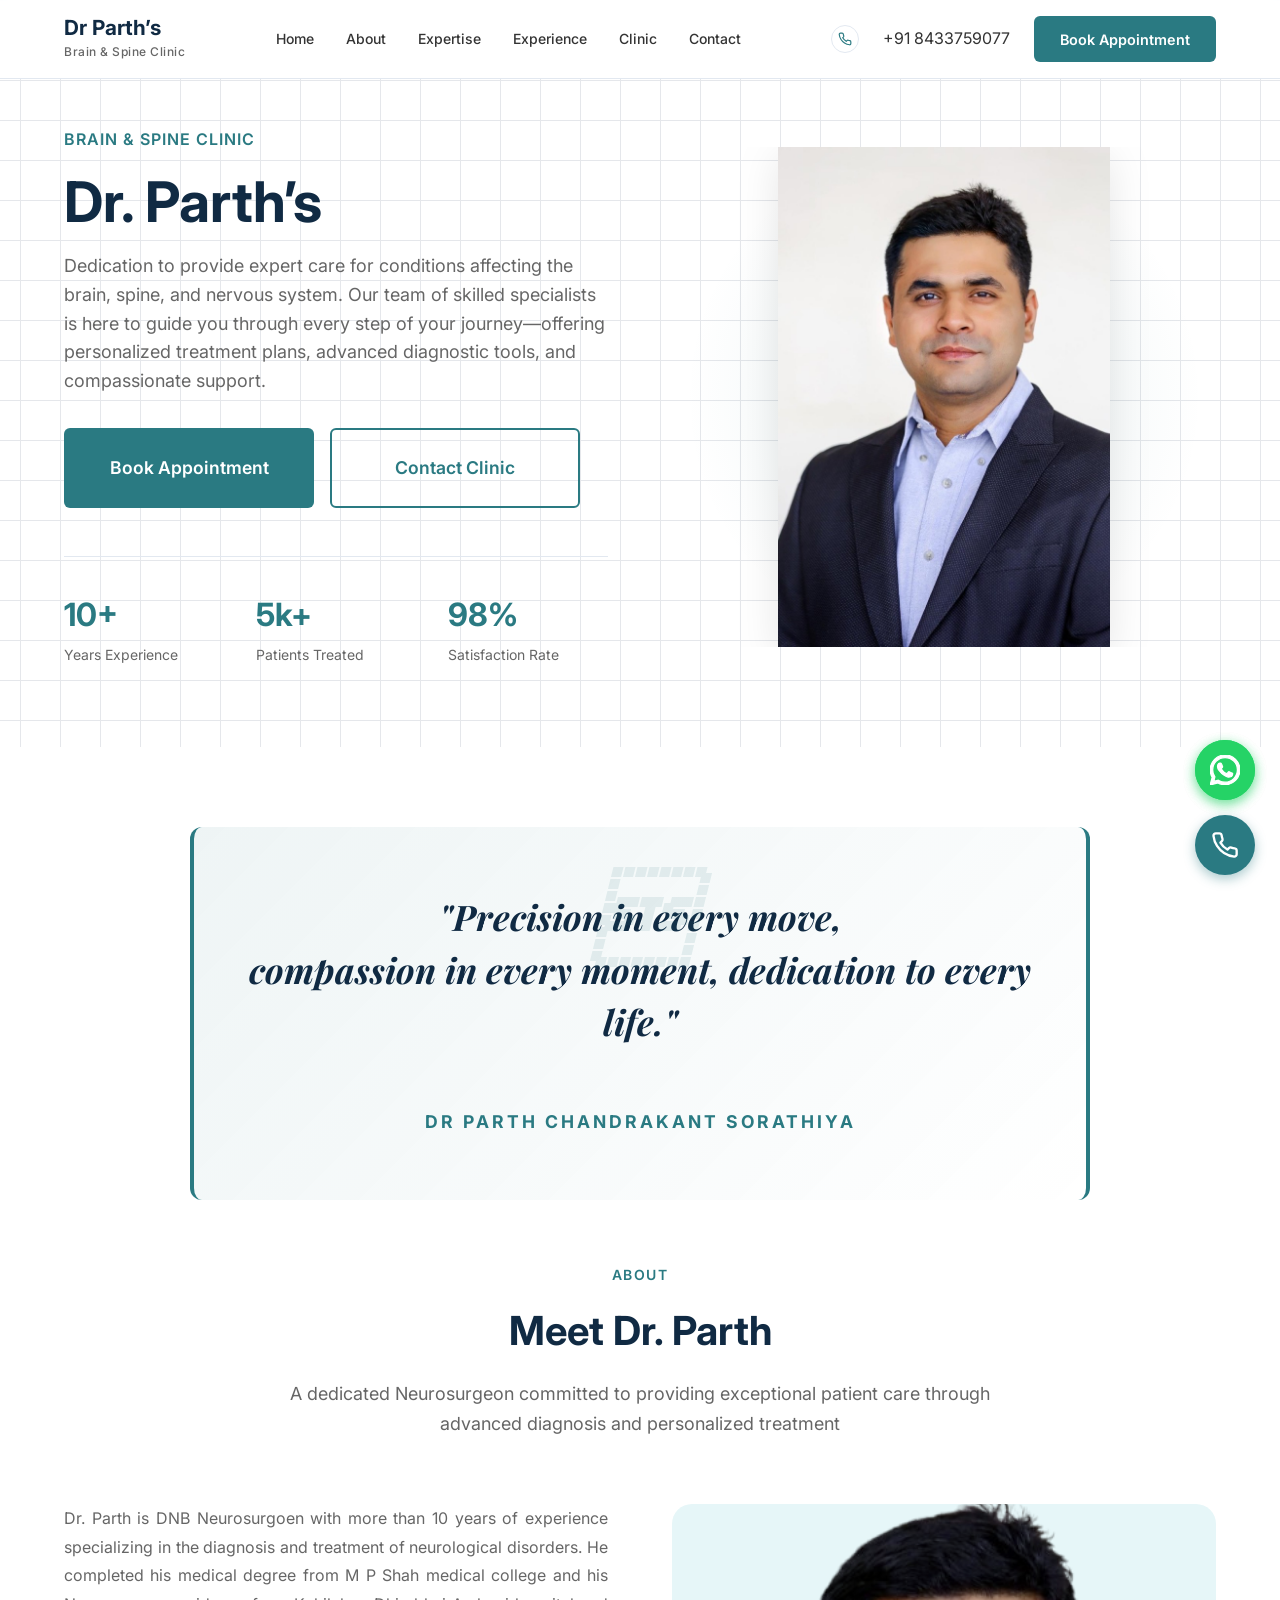
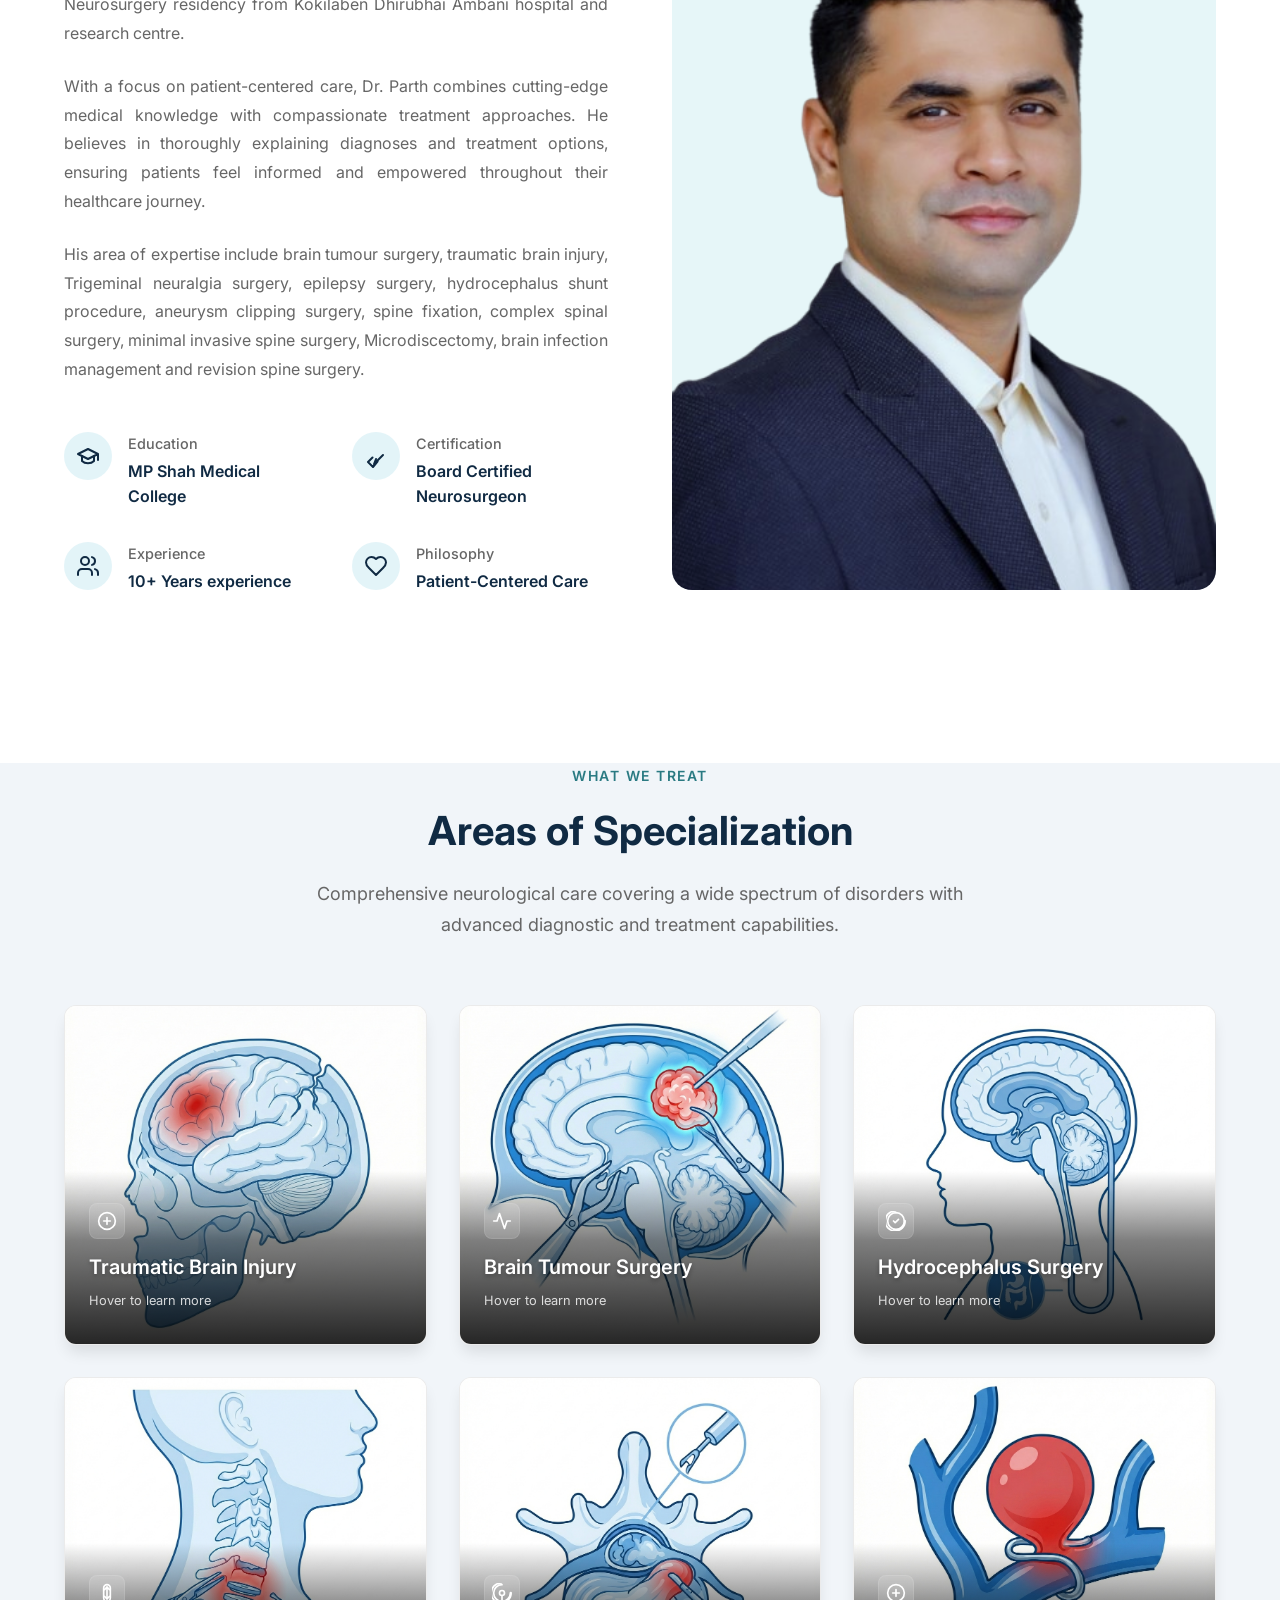
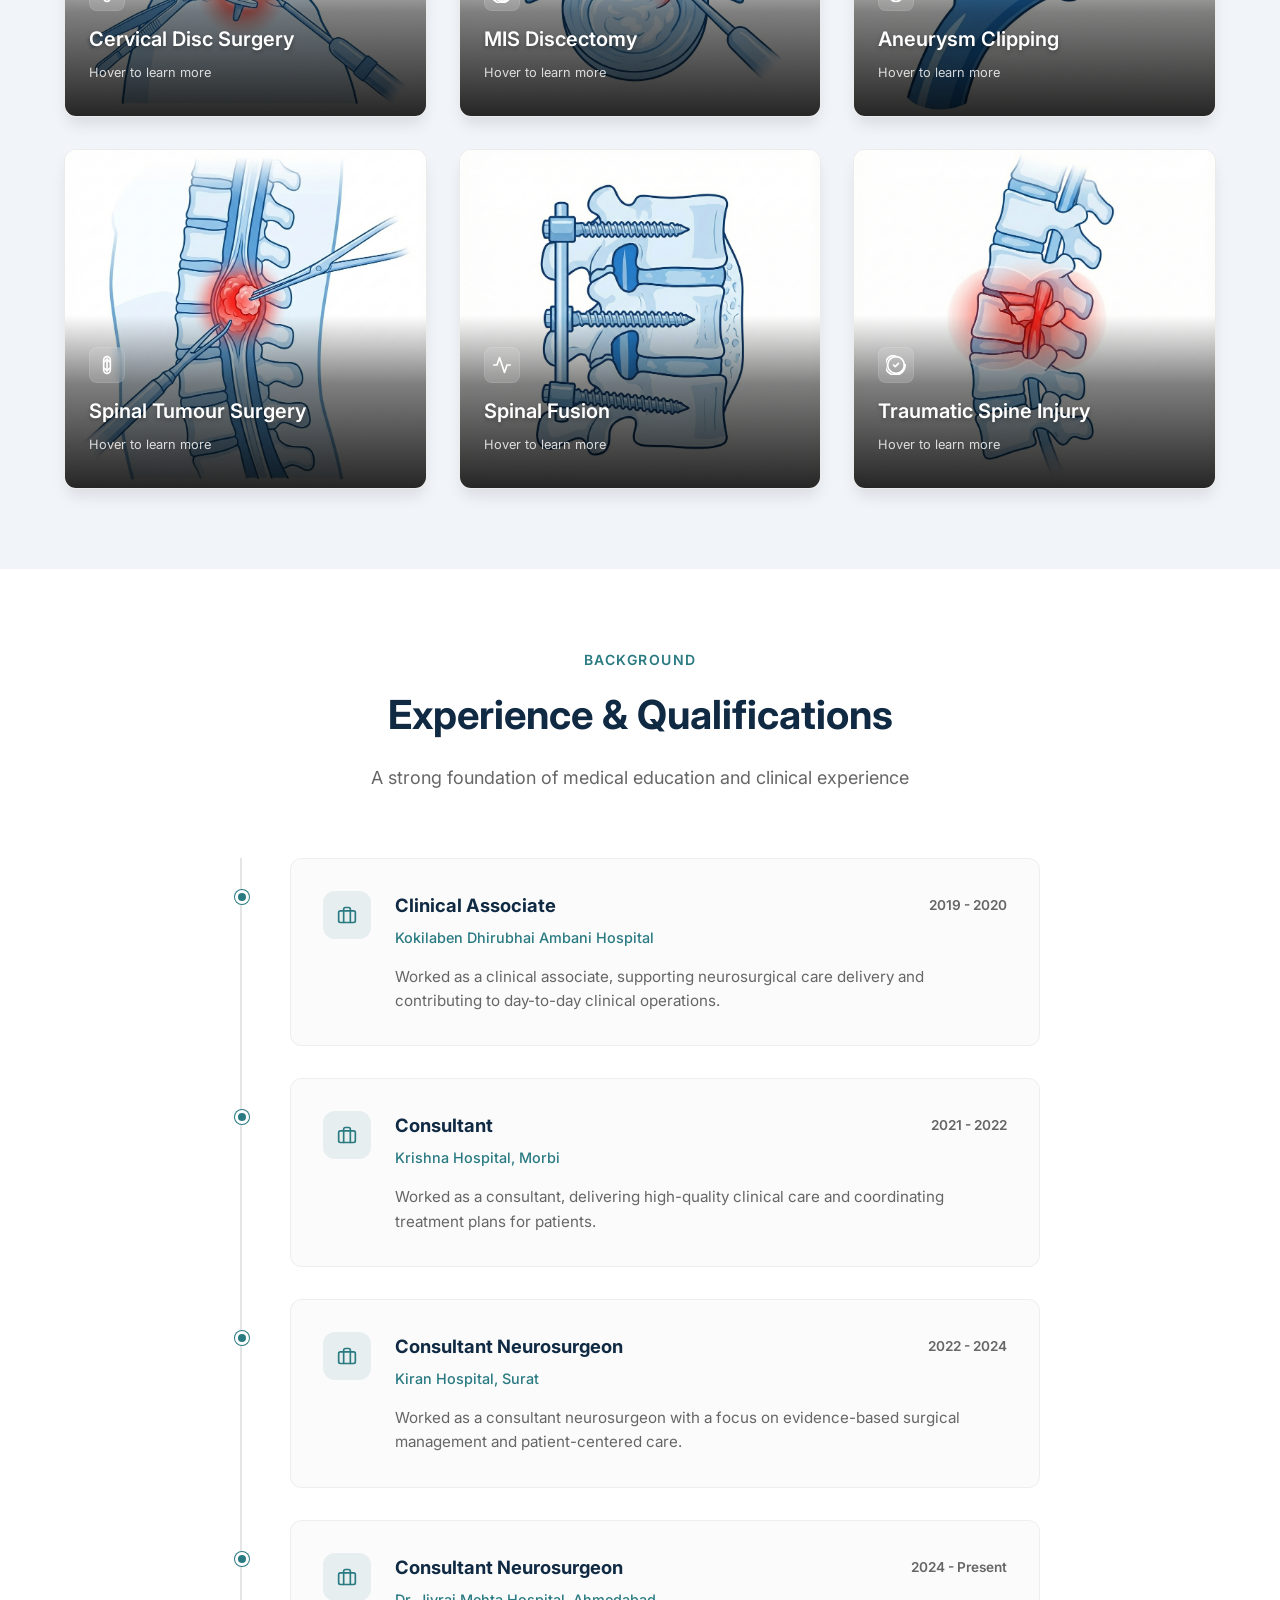
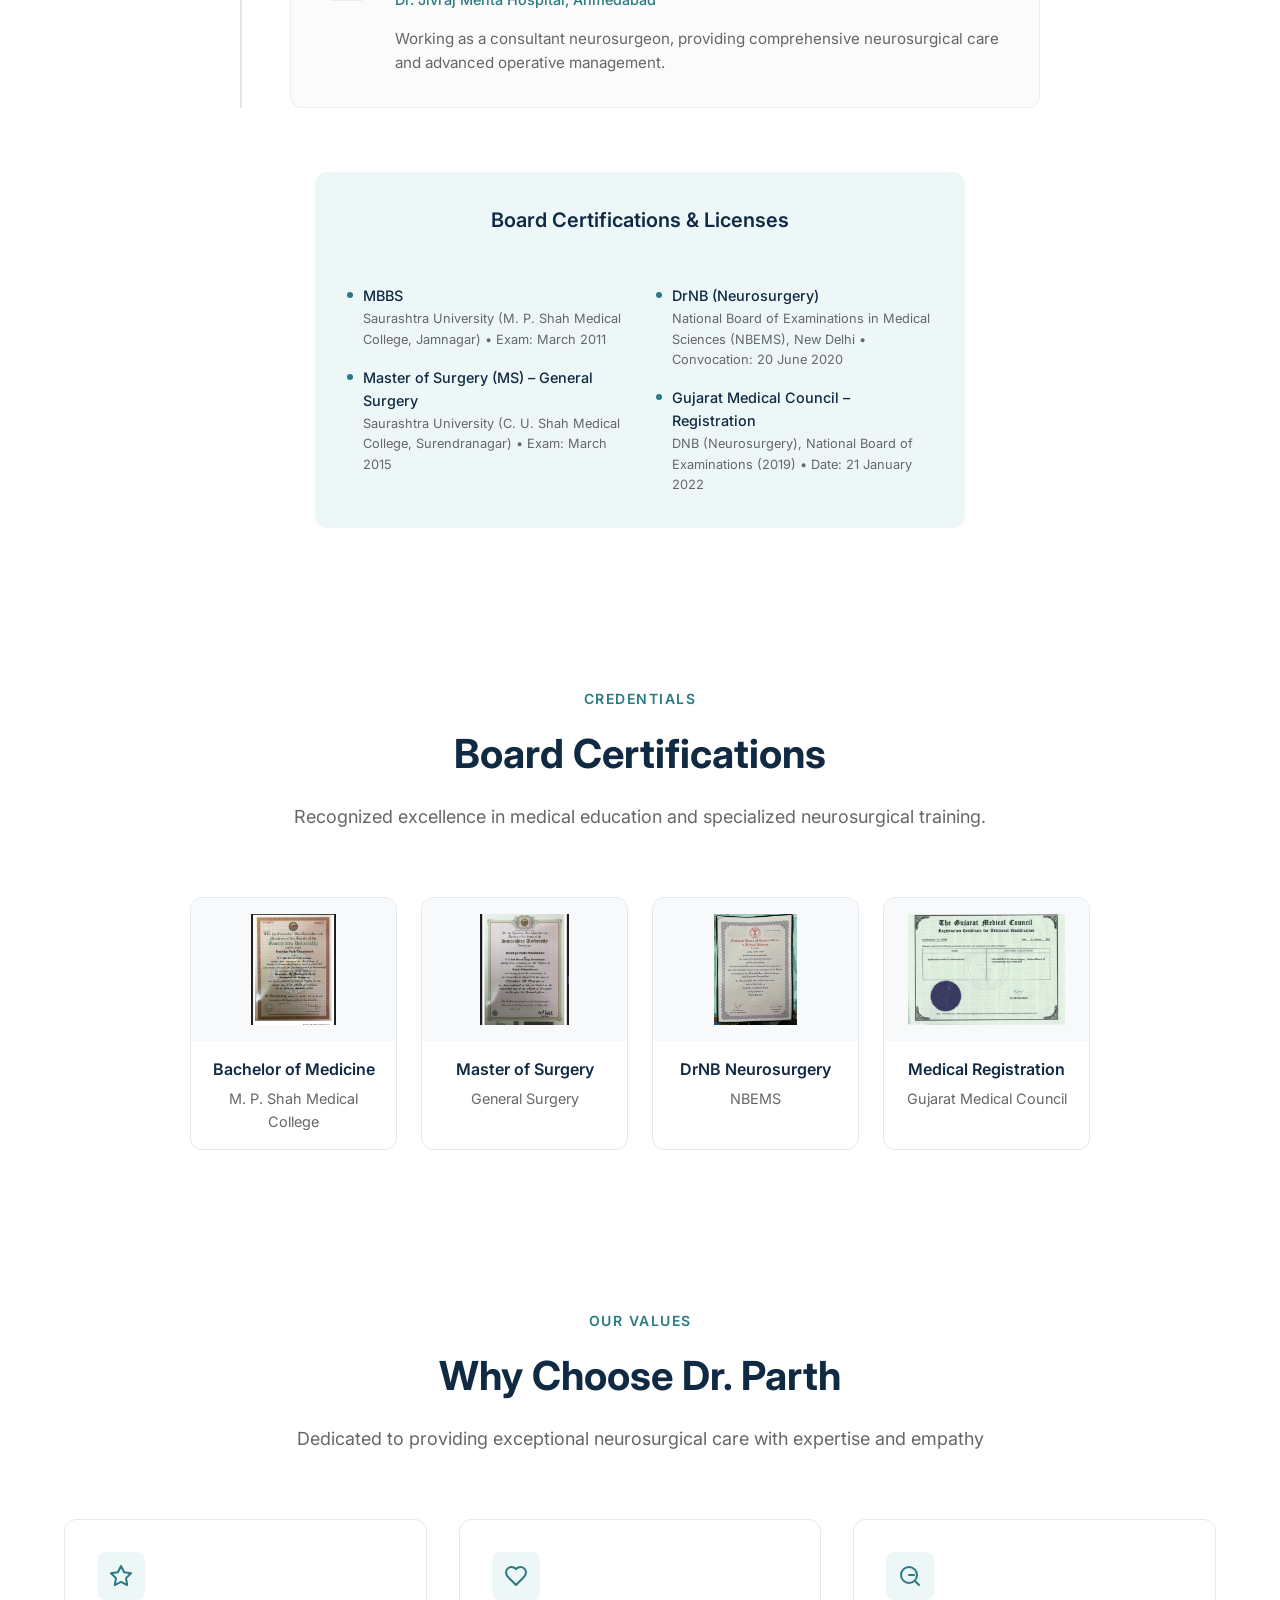
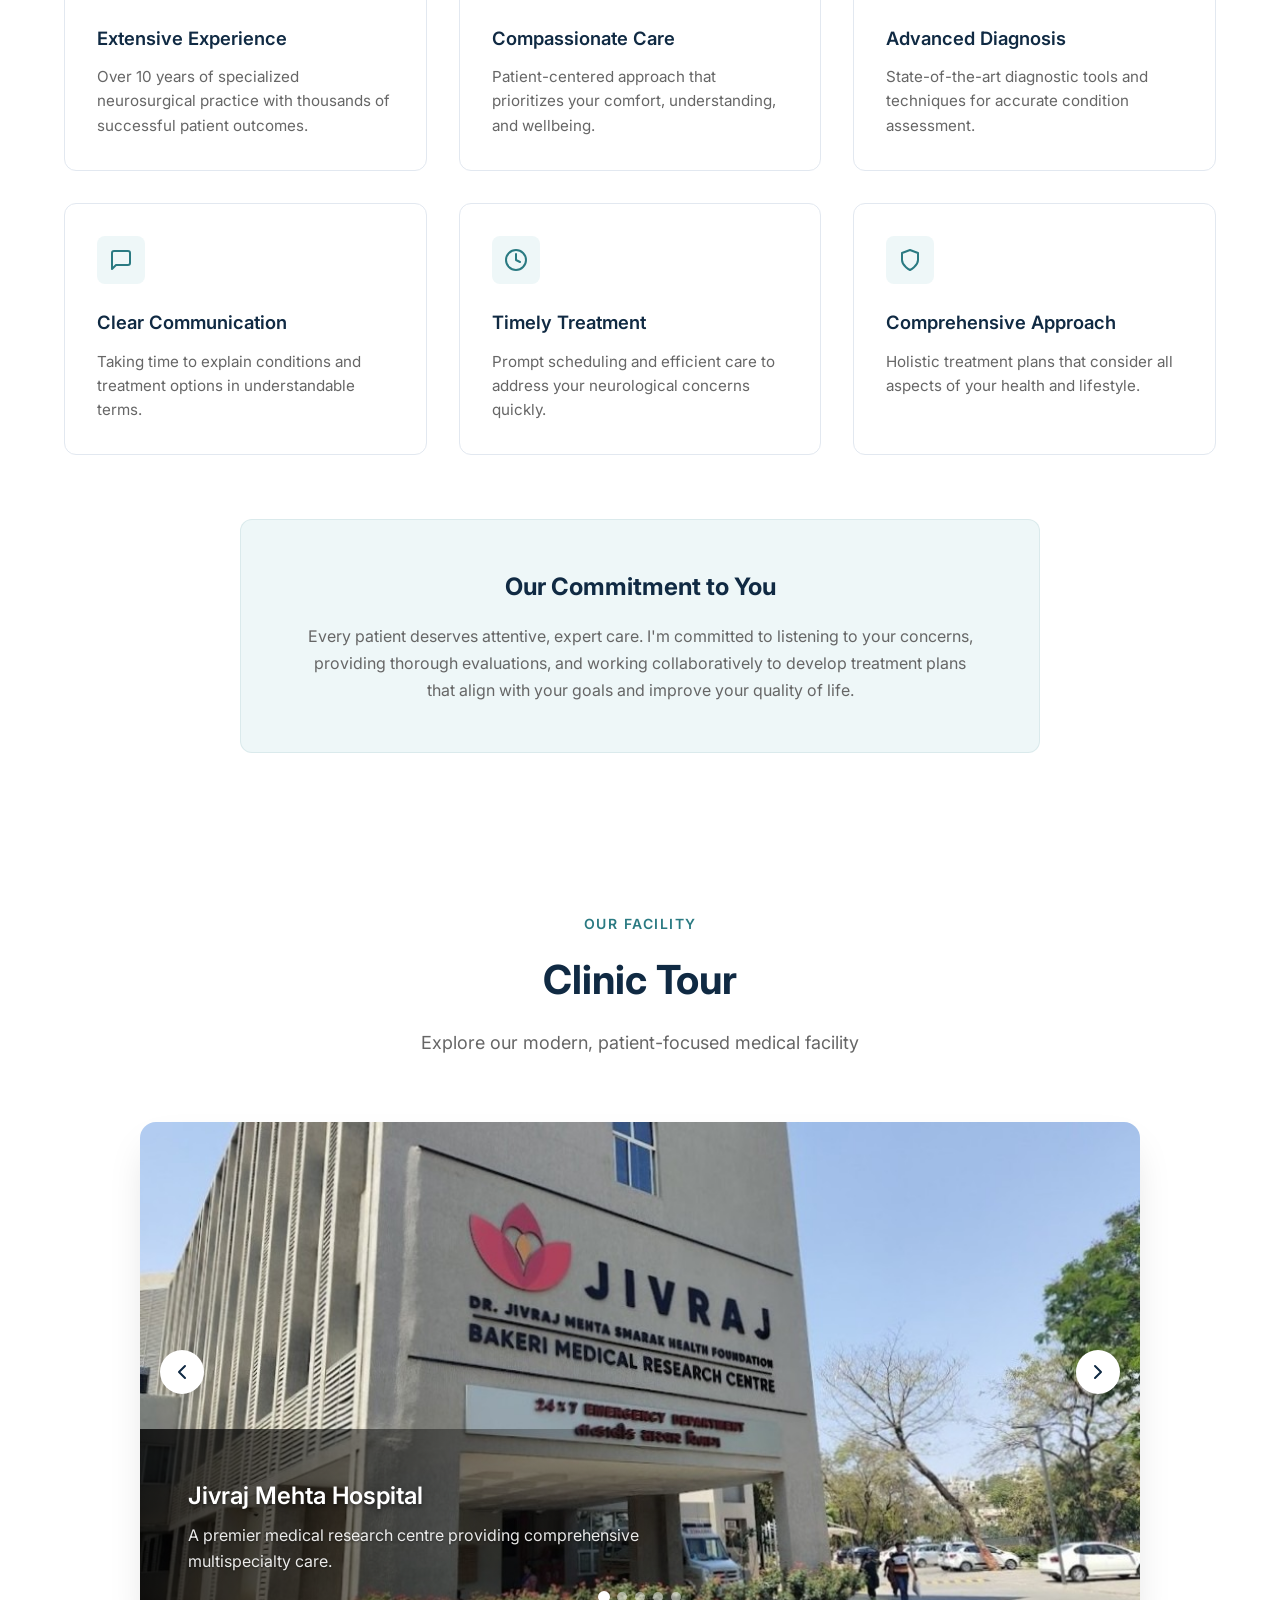
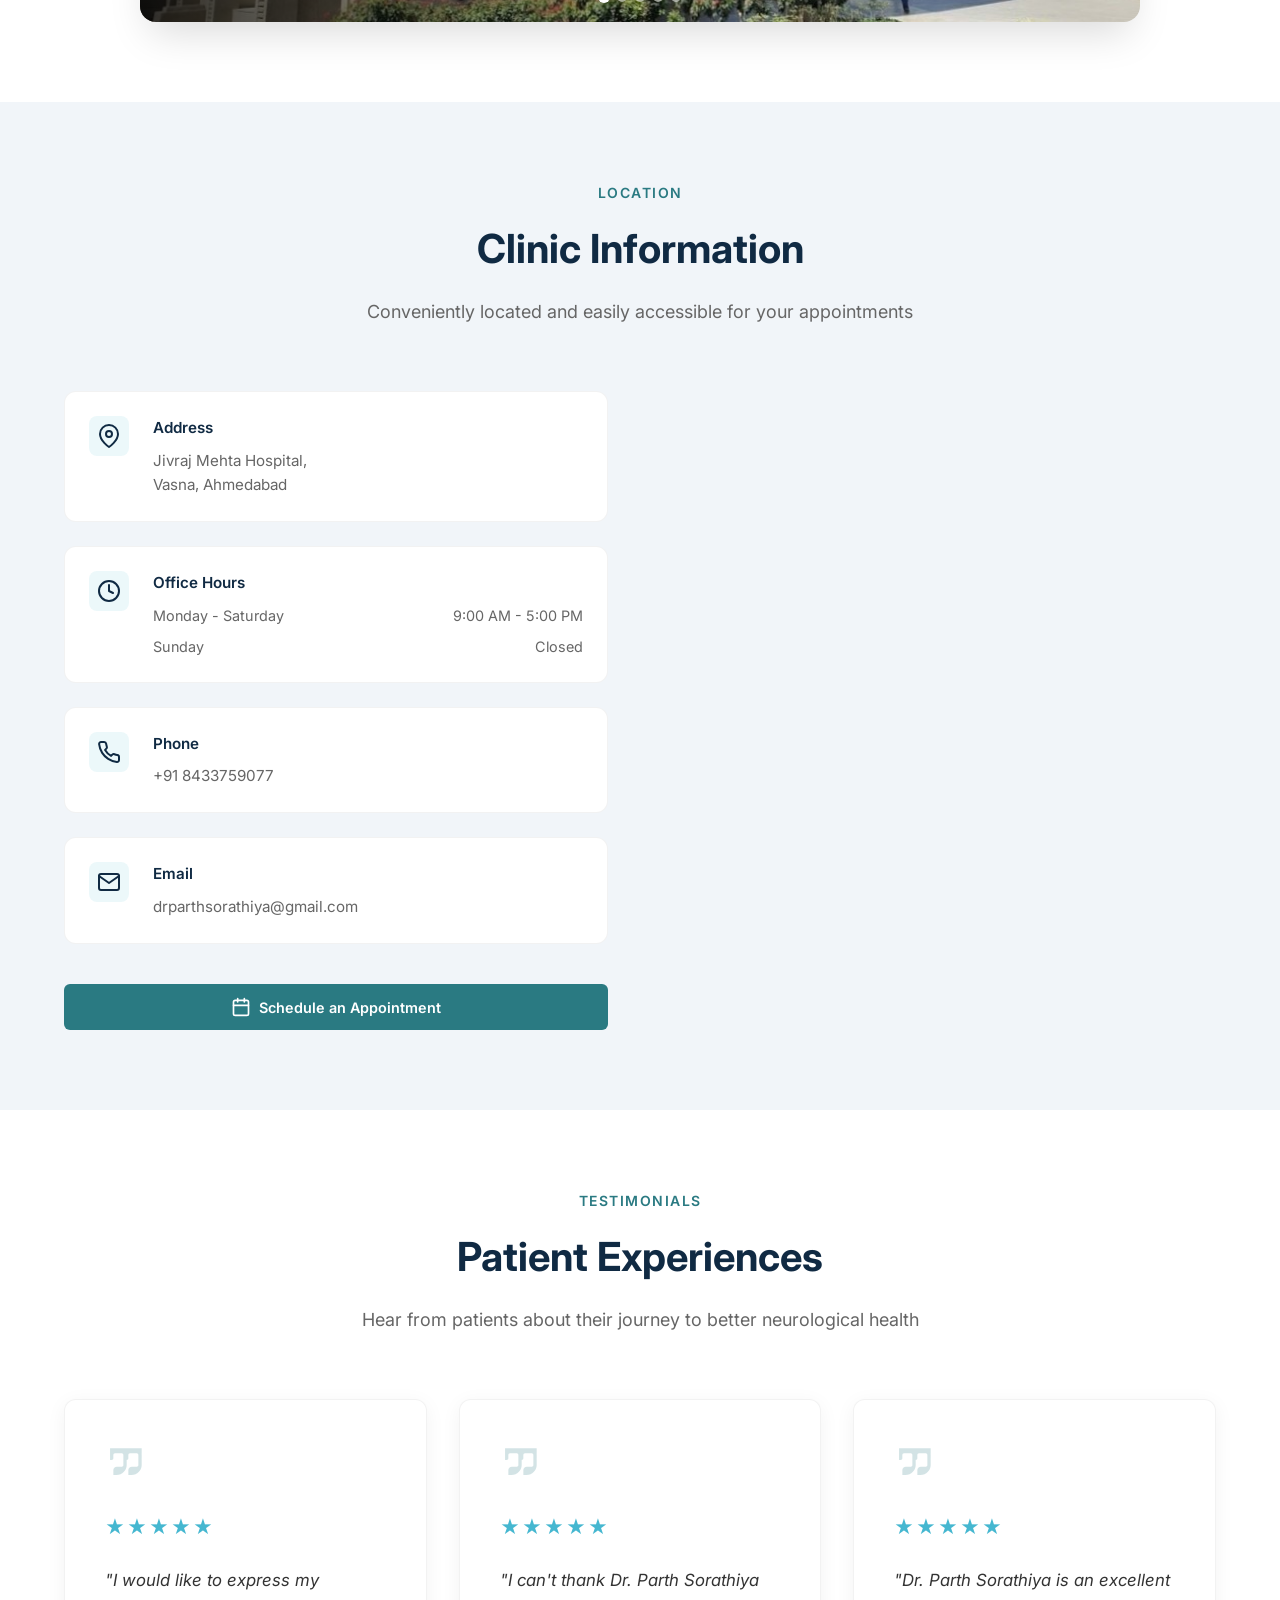
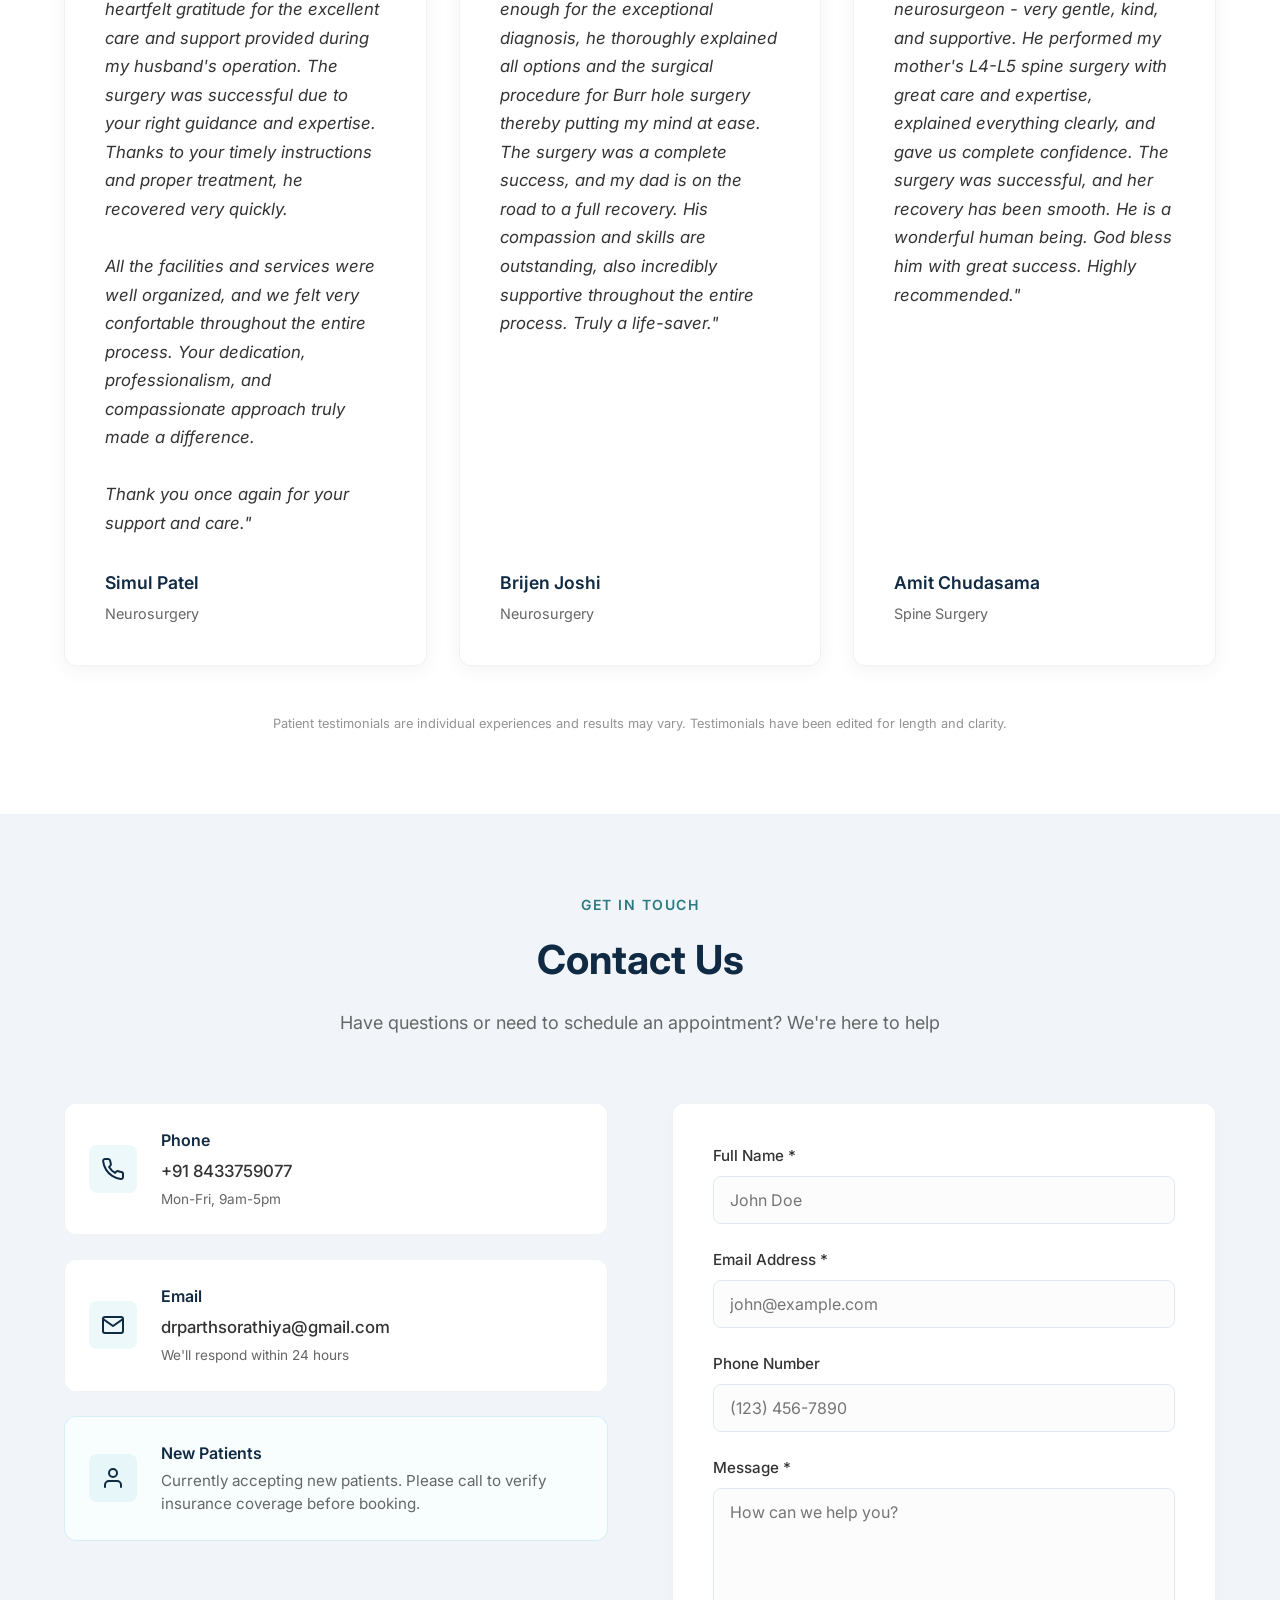
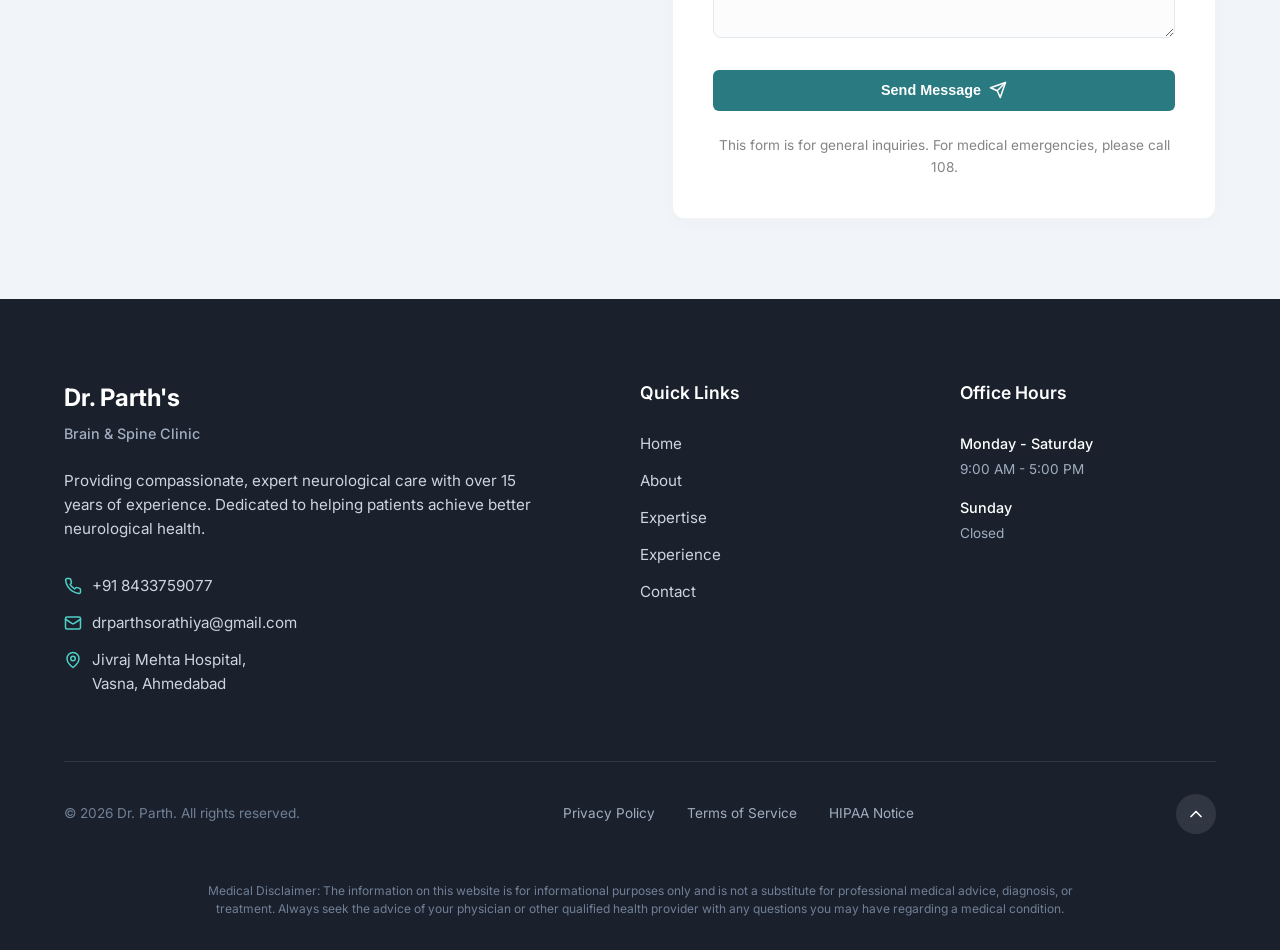
==== index.html @ 2cc27371 "first commit" ====
<!DOCTYPE html>
<html lang="en">

<head>
    <meta charset="UTF-8">
    <meta name="viewport" content="width=device-width, initial-scale=1.0">
    <title>Dr. Parth - Neurologist | Expert Care</title>
    <!-- Google Fonts: Inter -->
    <link rel="preconnect" href="https://fonts.googleapis.com">
    <link rel="preconnect" href="https://fonts.gstatic.com" crossorigin>
    <link
        href="https://fonts.googleapis.com/css2?family=Inter:wght@400;500;600;700&family=Playfair+Display:ital,wght@0,400;0,600;0,700;1,400&display=swap"
        rel="stylesheet">

    <link rel="stylesheet" href="css/base.css">
    <link rel="stylesheet" href="css/layout.css">
    <link rel="stylesheet" href="css/components.css">
    <link rel="stylesheet" href="css/contact.css">
    <link rel="stylesheet" href="css/animations.css">
    <link rel="stylesheet" href="css/responsive.css">
    <style>
        html {
            scroll-behavior: smooth;
        }
    </style>
</head>

<body>
    <!-- Navbar -->
    <header class="navbar">
        <nav class="container nav-container">
            <div class="logo-wrapper">
                <a href="#" class="logo">Dr Parth’s</a>
                <span class="logo-subtitle">Brain & Spine Clinic</span>
            </div>

            <button class="mobile-toggle" aria-label="Toggle navigation">
                <span class="bar"></span>
                <span class="bar"></span>
                <span class="bar"></span>
            </button>

            <div class="nav-menu">
                <ul class="nav-links">
                    <li><a href="#" class="nav-link">Home</a></li>
                    <li><a href="#about" class="nav-link">About</a></li>
                    <li><a href="#expertise" class="nav-link">Expertise</a></li>
                    <li><a href="#experience" class="nav-link">Experience</a></li>
                    <li><a href="#clinic-tour" class="nav-link">Clinic</a></li>
                    <li><a href="#contact" class="nav-link">Contact</a></li>
                </ul>

                <div class="nav-actions">
                    <a href="tel:+918433759077" class="nav-phone">
                        <span class="phone-icon">
                            <svg xmlns="http://www.w3.org/2000/svg" width="24" height="24" viewBox="0 0 24 24"
                                fill="none" stroke="currentColor" stroke-width="2" stroke-linecap="round"
                                stroke-linejoin="round">
                                <path
                                    d="M22 16.92v3a2 2 0 0 1-2.18 2 19.79 19.79 0 0 1-8.63-3.07 19.5 19.5 0 0 1-6-6 19.79 19.79 0 0 1-3.07-8.67A2 2 0 0 1 4.11 2h3a2 2 0 0 1 2 1.72 12.84 12.84 0 0 0 .7 2.81 2 2 0 0 1-.45 2.11L8.09 9.91a16 16 0 0 0 6 6l1.27-1.27a2 2 0 0 1 2.11-.45 12.84 12.84 0 0 0 2.81.7A2 2 0 0 1 22 16.92z">
                                </path>
                            </svg>
                        </span> <a href="tel:+918433759077" style="color: inherit; text-decoration: none;">+91
                            8433759077</a>
                    </a>
                    <a href="#contact" class="btn btn-primary">Book Appointment</a>
                </div>
            </div>
        </nav>
    </header>

    <main>
        <!-- Hero Section -->
        <section class="hero">
            <div class="container grid-2">
                <div class="hero-content">
                    <span class="hero-subtitle">Brain & Spine Clinic</span>
                    <h1 class="hero-title">Dr. Parth’s</h1>
                    <p class="hero-description">Dedication to provide expert care for conditions affecting the brain,
                        spine, and nervous system. Our team of skilled specialists is here to guide you through every
                        step of your journey—offering personalized treatment plans, advanced diagnostic tools, and
                        compassionate support.</p>

                    <div class="hero-actions">
                        <a href="#contact" class="btn btn-primary">Book Appointment</a>
                        <a href="tel:+918433759077" class="btn btn-secondary">Contact Clinic</a>
                    </div>

                    <div class="stats grid-3">
                        <div>
                            <h3 class="stat-number">10+</h3>
                            <p class="stat-label">Years Experience</p>
                        </div>
                        <div>
                            <h3 class="stat-number">5k+</h3>
                            <p class="stat-label">Patients Treated</p>
                        </div>
                        <div>
                            <h3 class="stat-number">98%</h3>
                            <p class="stat-label">Satisfaction Rate</p>
                        </div>
                    </div>
                </div>
                <div class="hero-image">
                    <!-- Placeholder for Doctor's Image -->
                    <div class="hero-image-wrapper">
                        <img src="assets/images/dr-parth-hero-new.jpg" alt="Dr. Parth" class="animate-float">
                    </div>
                </div>
            </div>
        </section>

        <!-- About Section -->
        <section id="about" style="background-color: var(--bg-white);">
            <div class="container">
                <div class="doctor-quote-container">
                    <h3 class="doctor-quote-text">
                        "Precision in every move,<br>
                        compassion in every moment,
                        dedication to every life."
                    </h3>
                    <div class="doctor-quote-divider"></div>
                    <p class="doctor-quote-author">Dr Parth Chandrakant Sorathiya</p>
                </div>
                <div class="section-header text-center">
                    <span class="section-subtitle">ABOUT</span>
                    <h2 class="section-title">Meet Dr. Parth</h2>
                    <p class="section-description">A dedicated Neurosurgeon committed to providing exceptional patient
                        care through advanced diagnosis and personalized treatment</p>
                </div>

                <div class="about-grid">
                    <!-- Left Column: Content -->
                    <div class="about-content">
                        <p class="about-text">
                            Dr. Parth is DNB Neurosurgoen with more than 10 years of experience specializing in
                            the diagnosis and treatment of neurological disorders. He completed his medical degree from
                            M P Shah medical college and his Neurosurgery residency from Kokilaben Dhirubhai Ambani
                            hospital and research centre.
                        </p>
                        <p class="about-text">
                            With a focus on patient-centered care, Dr. Parth combines cutting-edge medical knowledge
                            with compassionate treatment approaches. He believes in thoroughly explaining diagnoses and
                            treatment options, ensuring patients feel informed and empowered throughout their healthcare
                            journey.
                        </p>
                        <p class="about-text">
                            His area of expertise include brain tumour surgery, traumatic brain injury, Trigeminal
                            neuralgia surgery, epilepsy surgery, hydrocephalus shunt procedure, aneurysm clipping
                            surgery, spine fixation, complex spinal surgery, minimal invasive spine surgery,
                            Microdiscectomy, brain infection management and revision spine surgery.
                        </p>

                        <div class="highlight-grid">
                            <!-- Education -->
                            <div class="highlight-item">
                                <div class="highlight-icon">
                                    <svg xmlns="http://www.w3.org/2000/svg" width="24" height="24" viewBox="0 0 24 24"
                                        fill="none" stroke="currentColor" stroke-width="2" stroke-linecap="round"
                                        stroke-linejoin="round">
                                        <path d="M22 10v6M2 10l10-5 10 5-10 5z" />
                                        <path d="M6 12v5c3 3 9 3 12 0v-5" />
                                    </svg>
                                </div>
                                <div>
                                    <h4 class="highlight-title">Education</h4>
                                    <p class="highlight-desc">MP Shah Medical College</p>
                                </div>
                            </div>

                            <!-- Certification -->
                            <div class="highlight-item">
                                <div class="highlight-icon">
                                    <svg xmlns="http://www.w3.org/2000/svg" width="24" height="24" viewBox="0 0 24 24"
                                        fill="none" stroke="currentColor" stroke-width="2" stroke-linecap="round"
                                        stroke-linejoin="round">
                                        <path d="M12 15l-2 5l9-9l-9 9l2-5" />
                                        <path d="M8.5 13.5l-4.5 4.5l5 5l4.5-5.5" />
                                    </svg> <!-- Changed to simpler award icon representation or similar -->
                                    <path
                                        d="M3.85 8.62a4 4 0 0 1 4.78-4.77 4 4 0 0 1 6.74 0 4 4 0 0 1 4.78 4.78 4 4 0 0 1 0 6.74 4 4 0 0 1-4.78 4.78 4 4 0 0 1-6.74 0 4 4 0 0 1-4.78-4.77 4 4 0 0 1 0-6.74Z" />
                                    <path d="m9 12 2 2 4-4" />
                                </div>
                                <div>
                                    <h4 class="highlight-title">Certification</h4>
                                    <p class="highlight-desc">Board Certified Neurosurgeon</p>
                                </div>
                            </div>

                            <!-- Experience -->
                            <div class="highlight-item">
                                <div class="highlight-icon">
                                    <svg xmlns="http://www.w3.org/2000/svg" width="24" height="24" viewBox="0 0 24 24"
                                        fill="none" stroke="currentColor" stroke-width="2" stroke-linecap="round"
                                        stroke-linejoin="round">
                                        <path d="M16 21v-2a4 4 0 0 0-4-4H6a4 4 0 0 0-4 4v2" />
                                        <circle cx="9" cy="7" r="4" />
                                        <path d="M22 21v-2a4 4 0 0 0-3-3.87" />
                                        <path d="M16 3.13a4 4 0 0 1 0 7.75" />
                                    </svg>
                                </div>
                                <div>
                                    <h4 class="highlight-title">Experience</h4>
                                    <p class="highlight-desc">10+ Years experience</p>
                                </div>
                            </div>

                            <!-- Philosophy -->
                            <div class="highlight-item">
                                <div class="highlight-icon">
                                    <svg xmlns="http://www.w3.org/2000/svg" width="24" height="24" viewBox="0 0 24 24"
                                        fill="none" stroke="currentColor" stroke-width="2" stroke-linecap="round"
                                        stroke-linejoin="round">
                                        <path
                                            d="M19 14c1.49-1.46 3-3.21 3-5.5A5.5 5.5 0 0 0 16.5 3c-1.76 0-3 .5-4.5 2-1.5-1.5-2.74-2-4.5-2A5.5 5.5 0 0 0 2 8.5c0 2.3 1.5 4.05 3 5.5l7 7Z" />
                                    </svg>
                                </div>
                                <div>
                                    <h4 class="highlight-title">Philosophy</h4>
                                    <p class="highlight-desc">Patient-Centered Care</p>
                                </div>
                            </div>
                        </div>
                    </div>

                    <!-- Right Column: Image -->
                    <div class="about-image-wrapper">
                        <img src="assets/images/dr-parth-about-new.png" alt="Dr. Parth Portrait" class="about-image">
                    </div>
                </div>
            </div>
        </section>

        <!-- Areas of Specialization  -->
        <section id="expertise" class="expertise-section">
            <div class="container">
                <div class="section-header text-center">
                    <span class="section-subtitle">What We Treat</span>
                    <h2 class="section-title">Areas of Specialization</h2>
                    <p class="section-description">Comprehensive neurological care covering a wide spectrum of disorders
                        with advanced diagnostic and treatment capabilities.</p>
                </div>

                <div class="grid-3 expertise-grid">
                    <!-- Card 1: Migraine -->
                    <div class="expertise-card-container">
                        <div class="expertise-card-inner">
                            <div class="expertise-card-front">
                                <img src="assets/images/brain-specialization.jpg" alt="Traumatic Brain Injury"
                                    class="card-front-img">
                                <div class="card-front-content">
                                    <div class="front-icon-box">
                                        <svg xmlns="http://www.w3.org/2000/svg" width="20" height="20"
                                            viewBox="0 0 24 24" fill="none" stroke="currentColor" stroke-width="2"
                                            stroke-linecap="round" stroke-linejoin="round">
                                            <circle cx="12" cy="12" r="10" />
                                            <path d="M12 8v8" />
                                            <path d="M8 12h8" />
                                        </svg>
                                    </div>
                                    <h3>Traumatic Brain Injury</h3>
                                    <span class="hover-learn-more">Hover to learn more</span>
                                </div>
                            </div>
                            <div class="expertise-card-back">
                                <div class="icon-box">
                                    <svg xmlns="http://www.w3.org/2000/svg" width="24" height="24" viewBox="0 0 24 24"
                                        fill="none" stroke="currentColor" stroke-width="2" stroke-linecap="round"
                                        stroke-linejoin="round">
                                        <circle cx="12" cy="12" r="10" />
                                        <path d="M12 8v8" />
                                        <path d="M8 12h8" />
                                    </svg>
                                </div>
                                <h3>Traumatic Brain Injury</h3>
                                <p>Expert management of head injuries ranging from concussions to severe traumatic brain
                                    injuries, focused on protecting brain function and promoting recovery.</p>
                            </div>
                        </div>
                    </div>

                    <!-- Card 2: Epilepsy -->
                    <div class="expertise-card-container">
                        <div class="expertise-card-inner">
                            <div class="expertise-card-front">
                                <img src="assets/images/brain-surgery.jpg" alt="Brain Tumour Surgery"
                                    class="card-front-img">
                                <div class="card-front-content">
                                    <div class="front-icon-box">
                                        <svg xmlns="http://www.w3.org/2000/svg" width="20" height="20"
                                            viewBox="0 0 24 24" fill="none" stroke="currentColor" stroke-width="2"
                                            stroke-linecap="round" stroke-linejoin="round">
                                            <path d="M22 12h-4l-3 9L9 3l-3 9H2" />
                                        </svg>
                                    </div>
                                    <h3>Brain Tumour Surgery</h3>
                                    <span class="hover-learn-more">Hover to learn more</span>
                                </div>
                            </div>
                            <div class="expertise-card-back">
                                <div class="icon-box">
                                    <svg xmlns="http://www.w3.org/2000/svg" width="24" height="24" viewBox="0 0 24 24"
                                        fill="none" stroke="currentColor" stroke-width="2" stroke-linecap="round"
                                        stroke-linejoin="round">
                                        <path d="M22 12h-4l-3 9L9 3l-3 9H2" />
                                    </svg>
                                </div>
                                <h3>Brain Tumour Surgery</h3>
                                <p>Advanced surgical removal of benign and malignant brain tumours using
                                    state-of-the-art neuronavigation and minimally invasive techniques.</p>
                            </div>
                        </div>
                    </div>

                    <!-- Card 3: Hydrocephalus -->
                    <div class="expertise-card-container">
                        <div class="expertise-card-inner">
                            <div class="expertise-card-front">
                                <img src="assets/images/hydrocephalus-surgery.png" alt="Hydrocephalus Surgery"
                                    class="card-front-img">
                                <div class="card-front-content">
                                    <div class="front-icon-box">
                                        <svg xmlns="http://www.w3.org/2000/svg" width="20" height="20"
                                            viewBox="0 0 24 24" fill="none" stroke="currentColor" stroke-width="2"
                                            stroke-linecap="round" stroke-linejoin="round">
                                            <path
                                                d="M12 2a10 10 0 1 0 10 10 0.5 0.5 0 0 1 1 0 12 12 0 1 1-12-12 0.5 0.5 0 0 1 0-1" />
                                            <path d="M12 2A10 10 0 0 1 22 12" />
                                            <path d="m9 12 2 2 4-4" />
                                        </svg>
                                    </div>
                                    <h3>Hydrocephalus Surgery</h3>
                                    <span class="hover-learn-more">Hover to learn more</span>
                                </div>
                            </div>
                            <div class="expertise-card-back">
                                <div class="icon-box">
                                    <svg xmlns="http://www.w3.org/2000/svg" width="24" height="24" viewBox="0 0 24 24"
                                        fill="none" stroke="currentColor" stroke-width="2" stroke-linecap="round"
                                        stroke-linejoin="round">
                                        <path
                                            d="M12 2a10 10 0 1 0 10 10 0.5 0.5 0 0 1 1 0 12 12 0 1 1-12-12 0.5 0.5 0 0 1 0-1" />
                                        <path d="M12 2A10 10 0 0 1 22 12" />
                                        <path d="m9 12 2 2 4-4" />
                                    </svg>
                                </div>
                                <h3>Hydrocephalus Surgery</h3>
                                <p>Expert surgical management of hydrocephalus including VP shunt placement and
                                    Endoscopic Third Ventriculostomy (ETV) to restore normal cerebrospinal fluid flow.
                                </p>
                            </div>
                        </div>
                    </div>

                    <!-- Card 4: Cervical Disc Surgery -->
                    <div class="expertise-card-container">
                        <div class="expertise-card-inner">
                            <div class="expertise-card-front">
                                <img src="assets/images/cervical-disc-surgery.png" alt="Cervical Disc Surgery"
                                    class="card-front-img">
                                <div class="card-front-content">
                                    <div class="front-icon-box">
                                        <svg xmlns="http://www.w3.org/2000/svg" width="20" height="20"
                                            viewBox="0 0 24 24" fill="none" stroke="currentColor" stroke-width="2"
                                            stroke-linecap="round" stroke-linejoin="round">
                                            <path d="M12 5v14" />
                                            <path d="m15 8-3-3-3 3" />
                                            <path d="m15 16-3 3-3-3" />
                                            <rect x="8" y="2" width="8" height="20" rx="4" />
                                        </svg>
                                    </div>
                                    <h3>Cervical Disc Surgery</h3>
                                    <span class="hover-learn-more">Hover to learn more</span>
                                </div>
                            </div>
                            <div class="expertise-card-back">
                                <div class="icon-box">
                                    <svg xmlns="http://www.w3.org/2000/svg" width="24" height="24" viewBox="0 0 24 24"
                                        fill="none" stroke="currentColor" stroke-width="2" stroke-linecap="round"
                                        stroke-linejoin="round">
                                        <path d="M12 5v14" />
                                        <path d="m15 8-3-3-3 3" />
                                        <path d="m15 16-3 3-3-3" />
                                        <rect x="8" y="2" width="8" height="20" rx="4" />
                                    </svg>
                                </div>
                                <h3>Cervical Disc Surgery</h3>
                                <p>Minimally invasive surgical solutions for cervical disc herniation and spondylosis,
                                    including ACDF and artificial disc replacement to restore mobility.</p>
                            </div>
                        </div>
                    </div>

                    <!-- Card 5: MIS Discectomy -->
                    <div class="expertise-card-container">
                        <div class="expertise-card-inner">
                            <div class="expertise-card-front">
                                <img src="assets/images/mis-discectomy.png" alt="MIS Discectomy" class="card-front-img">
                                <div class="card-front-content">
                                    <div class="front-icon-box">
                                        <svg xmlns="http://www.w3.org/2000/svg" width="20" height="20"
                                            viewBox="0 0 24 24" fill="none" stroke="currentColor" stroke-width="2"
                                            stroke-linecap="round" stroke-linejoin="round">
                                            <path
                                                d="M12 2a10 10 0 1 0 10 10 0.5 0.5 0 0 1 1 0 12 12 0 1 1-12-12 0.5 0.5 0 0 1 0-1" />
                                            <path d="M12 12m-3 0a3 3 0 1 0 6 0a3 3 0 1 0 -6 0" />
                                            <path d="M12 15v7" />
                                        </svg>
                                    </div>
                                    <h3>MIS Discectomy</h3>
                                    <span class="hover-learn-more">Hover to learn more</span>
                                </div>
                            </div>
                            <div class="expertise-card-back">
                                <div class="icon-box">
                                    <svg xmlns="http://www.w3.org/2000/svg" width="24" height="24" viewBox="0 0 24 24"
                                        fill="none" stroke="currentColor" stroke-width="2" stroke-linecap="round"
                                        stroke-linejoin="round">
                                        <path
                                            d="M12 2a10 10 0 1 0 10 10 0.5 0.5 0 0 1 1 0 12 12 0 1 1-12-12 0.5 0.5 0 0 1 0-1" />
                                        <path d="M12 12m-3 0a3 3 0 1 0 6 0a3 3 0 1 0 -6 0" />
                                        <path d="M12 15v7" />
                                    </svg>
                                </div>
                                <h3>MIS Discectomy</h3>
                                <p>Advanced Minimally Invasive Spine (MIS) Discectomy techniques to remove herniated
                                    discs with smaller incisions, ensuring rapid recovery and minimal tissue disruption.
                                </p>
                            </div>
                        </div>
                    </div>

                    <!-- Card 6: Aneurysm Clipping -->
                    <div class="expertise-card-container">
                        <div class="expertise-card-inner">
                            <div class="expertise-card-front">
                                <img src="assets/images/aneurysm-clipping.jpg" alt="Aneurysm Clipping"
                                    class="card-front-img">
                                <div class="card-front-content">
                                    <div class="front-icon-box">
                                        <svg xmlns="http://www.w3.org/2000/svg" width="20" height="20"
                                            viewBox="0 0 24 24" fill="none" stroke="currentColor" stroke-width="2"
                                            stroke-linecap="round" stroke-linejoin="round">
                                            <circle cx="12" cy="12" r="10" />
                                            <path d="M12 8v8" />
                                            <path d="M8 12h8" />
                                        </svg>
                                    </div>
                                    <h3>Aneurysm Clipping</h3>
                                    <span class="hover-learn-more">Hover to learn more</span>
                                </div>
                            </div>
                            <div class="expertise-card-back">
                                <div class="icon-box">
                                    <svg xmlns="http://www.w3.org/2000/svg" width="24" height="24" viewBox="0 0 24 24"
                                        fill="none" stroke="currentColor" stroke-width="2" stroke-linecap="round"
                                        stroke-linejoin="round">
                                        <circle cx="12" cy="12" r="10" />
                                        <path d="M12 8v8" />
                                        <path d="M8 12h8" />
                                    </svg>
                                </div>
                                <h3>Aneurysm Clipping</h3>
                                <p>Microsurgical clipping of brain aneurysms to prevent rupture or treat bleeding, using
                                    high-precision techniques to secure the aneurysm neck.</p>
                            </div>
                        </div>
                    </div>

                    <!-- Card 7: Service 7 -->
                    <div class="expertise-card-container">
                        <div class="expertise-card-inner">
                            <div class="expertise-card-front">
                                <img src="assets/images/service-7.jpg" alt="Service 7" class="card-front-img">
                                <div class="card-front-content">
                                    <div class="front-icon-box">
                                        <svg xmlns="http://www.w3.org/2000/svg" width="20" height="20"
                                            viewBox="0 0 24 24" fill="none" stroke="currentColor" stroke-width="2"
                                            stroke-linecap="round" stroke-linejoin="round">
                                            <path d="M12 5v14" />
                                            <path d="m15 8-3-3-3 3" />
                                            <path d="m15 16-3 3-3-3" />
                                            <rect x="8" y="2" width="8" height="20" rx="4" />
                                        </svg>
                                    </div>
                                    <h3>Spinal Tumour Surgery</h3>
                                    <span class="hover-learn-more">Hover to learn more</span>
                                </div>
                            </div>
                            <div class="expertise-card-back">
                                <div class="icon-box">
                                    <svg xmlns="http://www.w3.org/2000/svg" width="24" height="24" viewBox="0 0 24 24"
                                        fill="none" stroke="currentColor" stroke-width="2" stroke-linecap="round"
                                        stroke-linejoin="round">
                                        <path d="M12 5v14" />
                                        <path d="m15 8-3-3-3 3" />
                                        <path d="m15 16-3 3-3-3" />
                                        <rect x="8" y="2" width="8" height="20" rx="4" />
                                    </svg>
                                </div>
                                <h3>Spinal Tumour Surgery</h3>
                                <p>Microsurgical removal of intramedullary and extramedullary spinal tumours using
                                    advanced monitoring to preserve neurological function.</p>
                            </div>
                        </div>
                    </div>

                    <!-- Card 8: Service 8 -->
                    <div class="expertise-card-container">
                        <div class="expertise-card-inner">
                            <div class="expertise-card-front">
                                <img src="assets/images/service-9.jpg" alt="Service 8" class="card-front-img">
                                <div class="card-front-content">
                                    <div class="front-icon-box">
                                        <svg xmlns="http://www.w3.org/2000/svg" width="20" height="20"
                                            viewBox="0 0 24 24" fill="none" stroke="currentColor" stroke-width="2"
                                            stroke-linecap="round" stroke-linejoin="round">
                                            <path d="M22 12h-4l-3 9L9 3l-3 9H2" />
                                        </svg>
                                    </div>
                                    <h3>Spinal Fusion</h3>
                                    <span class="hover-learn-more">Hover to learn more</span>
                                </div>
                            </div>
                            <div class="expertise-card-back">
                                <div class="icon-box">
                                    <svg xmlns="http://www.w3.org/2000/svg" width="24" height="24" viewBox="0 0 24 24"
                                        fill="none" stroke="currentColor" stroke-width="2" stroke-linecap="round"
                                        stroke-linejoin="round">
                                        <path d="M22 12h-4l-3 9L9 3l-3 9H2" />
                                    </svg>
                                </div>
                                <h3>Spinal Fusion</h3>
                                <p>Stabilization procedures using pedicle screws and rods to treat instability caused by
                                    fractures, spondylolisthesis, or degeneration.</p>
                            </div>
                        </div>
                    </div>

                    <!-- Card 9: Service 9 -->
                    <div class="expertise-card-container">
                        <div class="expertise-card-inner">
                            <div class="expertise-card-front">
                                <img src="assets/images/service-8.jpg" alt="Service 9" class="card-front-img">
                                <div class="card-front-content">
                                    <div class="front-icon-box">
                                        <svg xmlns="http://www.w3.org/2000/svg" width="20" height="20"
                                            viewBox="0 0 24 24" fill="none" stroke="currentColor" stroke-width="2"
                                            stroke-linecap="round" stroke-linejoin="round">
                                            <path
                                                d="M12 2a10 10 0 1 0 10 10 0.5 0.5 0 0 1 1 0 12 12 0 1 1-12-12 0.5 0.5 0 0 1 0-1" />
                                            <path d="M12 2A10 10 0 0 1 22 12" />
                                            <path d="m9 12 2 2 4-4" />
                                        </svg>
                                    </div>
                                    <h3>Traumatic Spine Injury</h3>
                                    <span class="hover-learn-more">Hover to learn more</span>
                                </div>
                            </div>
                            <div class="expertise-card-back">
                                <div class="icon-box">
                                    <svg xmlns="http://www.w3.org/2000/svg" width="24" height="24" viewBox="0 0 24 24"
                                        fill="none" stroke="currentColor" stroke-width="2" stroke-linecap="round"
                                        stroke-linejoin="round">
                                        <path
                                            d="M12 2a10 10 0 1 0 10 10 0.5 0.5 0 0 1 1 0 12 12 0 1 1-12-12 0.5 0.5 0 0 1 0-1" />
                                        <path d="M12 2A10 10 0 0 1 22 12" />
                                        <path d="m9 12 2 2 4-4" />
                                    </svg>
                                </div>
                                <h3>Traumatic Spine Injury</h3>
                                <p>Emergency surgical interventions for spinal fractures and dislocations to decompress
                                    the spinal cord and restore vertebral alignment.</p>
                            </div>
                        </div>
                    </div>
                </div>
            </div>
        </section>

        <!-- Experience & Qualifications Section -->
        <section id="experience" style="background-color: #fff;">
            <div class="container">
                <div class="section-header text-center">
                    <span class="section-subtitle">BACKGROUND</span>
                    <h2 class="section-title">Experience & Qualifications</h2>
                    <p class="section-description">A strong foundation of medical education and clinical experience</p>
                </div>

                <div class="timeline">
                    <!-- Item 1: Clinical Associate (Oldest) -->
                    <div class="timeline-item">
                        <div class="timeline-dot"></div>
                        <div class="timeline-content">
                            <div class="timeline-header">
                                <div class="timeline-icon-box">
                                    <svg xmlns="http://www.w3.org/2000/svg" width="20" height="20" viewBox="0 0 24 24"
                                        fill="none" stroke="currentColor" stroke-width="2" stroke-linecap="round"
                                        stroke-linejoin="round">
                                        <rect x="2" y="7" width="20" height="14" rx="2" ry="2" />
                                        <path d="M16 21V5a2 2 0 0 0-2-2h-4a2 2 0 0 0-2 2v16" />
                                    </svg>
                                </div>
                                <div class="timeline-info">
                                    <h3>Clinical Associate</h3>
                                    <span class="institution">Kokilaben Dhirubhai Ambani Hospital</span>
                                </div>
                                <div class="timeline-year">2019 - 2020</div>
                            </div>
                            <p>Worked as a clinical associate, supporting neurosurgical care delivery and contributing
                                to
                                day-to-day clinical operations.</p>
                        </div>
                    </div>

                    <!-- Item 2: Consultant -->
                    <div class="timeline-item">
                        <div class="timeline-dot"></div>
                        <div class="timeline-content">
                            <div class="timeline-header">
                                <div class="timeline-icon-box">
                                    <svg xmlns="http://www.w3.org/2000/svg" width="20" height="20" viewBox="0 0 24 24"
                                        fill="none" stroke="currentColor" stroke-width="2" stroke-linecap="round"
                                        stroke-linejoin="round">
                                        <rect x="2" y="7" width="20" height="14" rx="2" ry="2" />
                                        <path d="M16 21V5a2 2 0 0 0-2-2h-4a2 2 0 0 0-2 2v16" />
                                    </svg>
                                </div>
                                <div class="timeline-info">
                                    <h3>Consultant</h3>
                                    <span class="institution">Krishna Hospital, Morbi</span>
                                </div>
                                <div class="timeline-year">2021 - 2022</div>
                            </div>
                            <p>Worked as a consultant, delivering high-quality clinical care and coordinating treatment
                                plans for patients.</p>
                        </div>
                    </div>

                    <!-- Item 3: Consultant Neurosurgeon -->
                    <div class="timeline-item">
                        <div class="timeline-dot"></div>
                        <div class="timeline-content">
                            <div class="timeline-header">
                                <div class="timeline-icon-box">
                                    <svg xmlns="http://www.w3.org/2000/svg" width="20" height="20" viewBox="0 0 24 24"
                                        fill="none" stroke="currentColor" stroke-width="2" stroke-linecap="round"
                                        stroke-linejoin="round">
                                        <rect x="2" y="7" width="20" height="14" rx="2" ry="2" />
                                        <path d="M16 21V5a2 2 0 0 0-2-2h-4a2 2 0 0 0-2 2v16" />
                                    </svg>
                                </div>
                                <div class="timeline-info">
                                    <h3>Consultant Neurosurgeon</h3>
                                    <span class="institution">Kiran Hospital, Surat</span>
                                </div>
                                <div class="timeline-year">2022 - 2024</div>
                            </div>
                            <p>Worked as a consultant neurosurgeon with a focus on evidence-based surgical management
                                and
                                patient-centered care.</p>
                        </div>
                    </div>

                    <!-- Item 4: Consultant Neurosurgeon (Newest) -->
                    <div class="timeline-item">
                        <div class="timeline-dot"></div>
                        <div class="timeline-content">
                            <div class="timeline-header">
                                <div class="timeline-icon-box">
                                    <svg xmlns="http://www.w3.org/2000/svg" width="20" height="20" viewBox="0 0 24 24"
                                        fill="none" stroke="currentColor" stroke-width="2" stroke-linecap="round"
                                        stroke-linejoin="round">
                                        <rect x="2" y="7" width="20" height="14" rx="2" ry="2" />
                                        <path d="M16 21V5a2 2 0 0 0-2-2h-4a2 2 0 0 0-2 2v16" />
                                    </svg>
                                </div>
                                <div class="timeline-info">
                                    <h3>Consultant Neurosurgeon</h3>
                                    <span class="institution">Dr. Jivraj Mehta Hospital, Ahmedabad</span>
                                </div>
                                <div class="timeline-year">2024 - Present</div>
                            </div>
                            <p>Working as a consultant neurosurgeon, providing comprehensive neurosurgical care and
                                advanced operative management.</p>
                        </div>
                    </div>
                </div>
            </div>

            <!-- Board Certifications Card (Moved from Certifications) -->
            <div class="certifications-card" style="margin-top: 4rem;">
                <h3 class="cert-title" style="text-align:center; margin-bottom: 2rem; color: var(--secondary-color);">
                    Board Certifications & Licenses</h3>
                <div class="grid-2 cert-grid">
                    <!-- Left Column -->
                    <div class="cert-column">
                        <div class="cert-item">
                            <div class="cert-dot"></div>
                            <div class="cert-content">
                                <h4>MBBS</h4>
                                <span>Saurashtra University (M. P. Shah Medical College, Jamnagar) • Exam: March
                                    2011</span>
                            </div>
                        </div>
                        <div class="cert-item">
                            <div class="cert-dot"></div>
                            <div class="cert-content">
                                <h4>Master of Surgery (MS) – General Surgery</h4>
                                <span>Saurashtra University (C. U. Shah Medical College, Surendranagar) • Exam: March
                                    2015</span>
                            </div>
                        </div>
                    </div>

                    <!-- Right Column -->
                    <div class="cert-column">
                        <div class="cert-item">
                            <div class="cert-dot"></div>
                            <div class="cert-content">
                                <h4>DrNB (Neurosurgery)</h4>
                                <span>National Board of Examinations in Medical Sciences (NBEMS), New Delhi •
                                    Convocation: 20 June 2020</span>
                            </div>
                        </div>
                        <div class="cert-item">
                            <div class="cert-dot"></div>
                            <div class="cert-content">
                                <h4>Gujarat Medical Council – Registration</h4>
                                <span>DNB (Neurosurgery), National Board of Examinations (2019) • Date: 21 January
                                    2022</span>
                            </div>
                        </div>
                    </div>
                </div>
            </div>
            </div>
        </section>
        <section id="certifications" style="background-color: #fff;">
            <div class="container">
                <div class="section-header text-center">
                    <span class="section-subtitle">CREDENTIALS</span>
                    <h2 class="section-title">Board Certifications</h2>
                    <p class="section-description">Recognized excellence in medical education and specialized
                        neurosurgical training.</p>
                </div>



                <div class="cert-gallery-grid">
                    <div class="cert-gallery-card" data-cert-src="assets/images/cert-mbbs.jpeg">
                        <div class="cert-gallery-image-wrapper">
                            <img src="assets/images/cert-mbbs.jpeg" alt="MBBS Certificate" class="cert-gallery-image">
                        </div>
                        <div class="cert-gallery-caption">
                            <h3>Bachelor of Medicine</h3>
                            <p>M. P. Shah Medical College</p>
                        </div>
                    </div>

                    <div class="cert-gallery-card" data-cert-src="assets/images/cert-ms.jpeg">
                        <div class="cert-gallery-image-wrapper">
                            <img src="assets/images/cert-ms.jpeg" alt="MS (General Surgery) Certificate"
                                class="cert-gallery-image">
                        </div>
                        <div class="cert-gallery-caption">
                            <h3>Master of Surgery</h3>
                            <p>General Surgery</p>
                        </div>
                    </div>

                    <div class="cert-gallery-card" data-cert-src="assets/images/cert-nbems.png">
                        <div class="cert-gallery-image-wrapper">
                            <img src="assets/images/cert-nbems.png" alt="DrNB (Neurosurgery) Certificate"
                                class="cert-gallery-image">
                        </div>
                        <div class="cert-gallery-caption">
                            <h3>DrNB Neurosurgery</h3>
                            <p>NBEMS</p>
                        </div>
                    </div>
                    <div class="cert-gallery-card" data-cert-src="assets/images/cert-gmc.jpeg">
                        <div class="cert-gallery-image-wrapper">
                            <img src="assets/images/cert-gmc.jpeg" alt="Gujarat Medical Council Registration"
                                class="cert-gallery-image">
                        </div>
                        <div class="cert-gallery-caption">
                            <h3>Medical Registration</h3>
                            <p>Gujarat Medical Council</p>
                        </div>
                    </div>
                </div>

                <div id="certLightbox" class="cert-lightbox" aria-hidden="true">
                    <div class="cert-lightbox-content" role="dialog" aria-modal="true">
                        <button type="button" class="cert-lightbox-close" aria-label="Close">&times;</button>
                        <img class="cert-lightbox-image" alt="Certificate Preview">
                    </div>
                </div>
            </div>
        </section>

        <!-- Patient Care / Why Choose Dr. Parth Section -->
        <section id="patient-care" style="background-color: #fff;">
            <div class="container">
                <div class="section-header text-center">
                    <span class="section-subtitle">OUR VALUES</span>
                    <h2 class="section-title">Why Choose Dr. Parth</h2>
                    <p class="section-description">Dedicated to providing exceptional neurosurgical care with expertise
                        and empathy</p>
                </div>

                <div class="grid-3 patient-care-grid">
                    <!-- Card 1 -->
                    <div class="care-card">
                        <div class="care-icon-box">
                            <svg xmlns="http://www.w3.org/2000/svg" width="24" height="24" viewBox="0 0 24 24"
                                fill="none" stroke="currentColor" stroke-width="2" stroke-linecap="round"
                                stroke-linejoin="round">
                                <path
                                    d="M12 2l3.09 6.26L22 9.27l-5 4.87 1.18 6.88L12 17.77l-6.18 3.25L7 14.14 2 9.27l6.91-1.01L12 2z" />
                            </svg>
                        </div>
                        <h3>Extensive Experience</h3>
                        <p>Over 10 years of specialized neurosurgical practice with thousands of successful patient
                            outcomes.</p>
                    </div>

                    <!-- Card 2 -->
                    <div class="care-card">
                        <div class="care-icon-box">
                            <svg xmlns="http://www.w3.org/2000/svg" width="24" height="24" viewBox="0 0 24 24"
                                fill="none" stroke="currentColor" stroke-width="2" stroke-linecap="round"
                                stroke-linejoin="round">
                                <path
                                    d="M19 14c1.49-1.46 3-3.21 3-5.5A5.5 5.5 0 0 0 16.5 3c-1.76 0-3 .5-4.5 2-1.5-1.5-2.74-2-4.5-2A5.5 5.5 0 0 0 2 8.5c0 2.3 1.5 4.05 3 5.5l7 7Z" />
                            </svg>
                        </div>
                        <h3>Compassionate Care</h3>
                        <p>Patient-centered approach that prioritizes your comfort, understanding, and wellbeing.</p>
                    </div>

                    <!-- Card 3 -->
                    <div class="care-card">
                        <div class="care-icon-box">
                            <svg xmlns="http://www.w3.org/2000/svg" width="24" height="24" viewBox="0 0 24 24"
                                fill="none" stroke="currentColor" stroke-width="2" stroke-linecap="round"
                                stroke-linejoin="round">
                                <circle cx="11" cy="11" r="8" />
                                <path d="m21 21-4.3-4.3" />
                                <path d="M16 11h-5" />
                            </svg>
                        </div>
                        <h3>Advanced Diagnosis</h3>
                        <p>State-of-the-art diagnostic tools and techniques for accurate condition assessment.</p>
                    </div>

                    <!-- Card 4 -->
                    <div class="care-card">
                        <div class="care-icon-box">
                            <svg xmlns="http://www.w3.org/2000/svg" width="24" height="24" viewBox="0 0 24 24"
                                fill="none" stroke="currentColor" stroke-width="2" stroke-linecap="round"
                                stroke-linejoin="round">
                                <path d="M21 15a2 2 0 0 1-2 2H7l-4 4V5a2 2 0 0 1 2-2h14a2 2 0 0 1 2 2z" />
                            </svg>
                        </div>
                        <h3>Clear Communication</h3>
                        <p>Taking time to explain conditions and treatment options in understandable terms.</p>
                    </div>

                    <!-- Card 5 -->
                    <div class="care-card">
                        <div class="care-icon-box">
                            <svg xmlns="http://www.w3.org/2000/svg" width="24" height="24" viewBox="0 0 24 24"
                                fill="none" stroke="currentColor" stroke-width="2" stroke-linecap="round"
                                stroke-linejoin="round">
                                <circle cx="12" cy="12" r="10" />
                                <polyline points="12 6 12 12 16 14" />
                            </svg>
                        </div>
                        <h3>Timely Treatment</h3>
                        <p>Prompt scheduling and efficient care to address your neurological concerns quickly.</p>
                    </div>

                    <!-- Card 6 -->
                    <div class="care-card">
                        <div class="care-icon-box">
                            <svg xmlns="http://www.w3.org/2000/svg" width="24" height="24" viewBox="0 0 24 24"
                                fill="none" stroke="currentColor" stroke-width="2" stroke-linecap="round"
                                stroke-linejoin="round">
                                <path d="M12 22s8-4 8-10V5l-8-3-8 3v7c0 6 8 10 8 10z" />
                            </svg>
                        </div>
                        <h3>Comprehensive Approach</h3>
                        <p>Holistic treatment plans that consider all aspects of your health and lifestyle.</p>
                    </div>
                </div>

                <div class="commitment-box">
                    <h3>Our Commitment to You</h3>
                    <p>Every patient deserves attentive, expert care. I'm committed to listening to your concerns,
                        providing thorough evaluations, and working collaboratively to develop treatment plans that
                        align with your goals and improve your quality of life.</p>
                </div>
            </div>
        </section>

        <!-- Clinic Tour Slider Section -->
        <section id="clinic-tour" style="background-color: var(--bg-white);">
            <div class="container">
                <div class="section-header text-center">
                    <span class="section-subtitle">OUR FACILITY</span>
                    <h2 class="section-title">Clinic Tour</h2>
                    <p class="section-description">Explore our modern, patient-focused medical facility</p>
                </div>

                <div class="slider-container">
                    <div class="slider-track">
                        <!-- Slide 1: Jivraj Mehta Hospital -->
                        <div class="slide">
                            <img src="assets/images/clinic-recent-3.jpg" alt="Jivraj Mehta Hospital Exterior">
                            <div class="slide-overlay">
                                <h3>Jivraj Mehta Hospital</h3>
                                <p>A premier medical research centre providing comprehensive multispecialty care.</p>
                            </div>
                        </div>
                        <!-- Slide 2: Advanced Microsurgery -->
                        <div class="slide">
                            <img src="assets/images/clinic-recent-5.jpg" alt="Advanced Microsurgery">
                            <div class="slide-overlay">
                                <h3>Advanced Microsurgery</h3>
                                <p>Performing complex neurosurgical procedures with high-precision microscopy.</p>
                            </div>
                        </div>
                        <!-- Slide 3: Advanced Cath Lab -->
                        <div class="slide">
                            <img src="assets/images/clinic-recent-1.jpg" alt="Advanced Cath Lab Facility">
                            <div class="slide-overlay">
                                <h3>Advanced Cath Lab</h3>
                                <p>State-of-the-art interventional facilities including high-resolution angiography.</p>
                            </div>
                        </div>
                        <!-- Slide 4: Expert Care -->
                        <div class="slide">
                            <img src="assets/images/clinic-recent-4.jpg" alt="Dr. Parth Sorathiya">
                            <div class="slide-overlay">
                                <h3>Expert Care</h3>
                                <p>Dr. Parth Sorathiya, dedicated to providing exceptional neurological expertise.</p>
                            </div>
                        </div>
                        <!-- Slide 5: Patient Recovery Ward -->
                        <div class="slide">
                            <img src="assets/images/clinic-recent-2.jpg" alt="Modern Inpatient Ward">
                            <div class="slide-overlay">
                                <h3>Patient Recovery Ward</h3>
                                <p>Clean, spacious, and well-monitored inpatient facilities for optimal recovery.</p>
                            </div>
                        </div>
                    </div>

                    <!-- Navigation Arrows -->
                    <button class="slider-nav prev-btn" aria-label="Previous Slide">
                        <svg xmlns="http://www.w3.org/2000/svg" width="24" height="24" viewBox="0 0 24 24" fill="none"
                            stroke="currentColor" stroke-width="2" stroke-linecap="round" stroke-linejoin="round">
                            <path d="m15 18-6-6 6-6" />
                        </svg>
                    </button>
                    <button class="slider-nav next-btn" aria-label="Next Slide">
                        <svg xmlns="http://www.w3.org/2000/svg" width="24" height="24" viewBox="0 0 24 24" fill="none"
                            stroke="currentColor" stroke-width="2" stroke-linecap="round" stroke-linejoin="round">
                            <path d="m9 18 6-6-6-6" />
                        </svg>
                    </button>

                    <!-- Pagination Dots -->
                    <div class="slider-dots"></div>
                </div>
            </div>
        </section>




        <!-- Clinic Information Section -->
        <section id="location" style="background-color: var(--bg-light);">
            <div class="container">
                <div class="section-header text-center">
                    <span class="section-subtitle">LOCATION</span>
                    <h2 class="section-title">Clinic Information</h2>
                    <p class="section-description">Conveniently located and easily accessible for your appointments</p>
                </div>

                <div class="grid-2 clinic-info-grid">
                    <!-- Left Column: Info Cards -->
                    <div class="clinic-details">
                        <!-- Address -->
                        <div class="clinic-card">
                            <div class="clinic-icon">
                                <svg xmlns="http://www.w3.org/2000/svg" width="24" height="24" viewBox="0 0 24 24"
                                    fill="none" stroke="currentColor" stroke-width="2" stroke-linecap="round"
                                    stroke-linejoin="round">
                                    <path d="M21 10c0 7-9 13-9 13s-9-6-9-13a9 9 0 0 1 18 0z"></path>
                                    <circle cx="12" cy="10" r="3"></circle>
                                </svg>
                            </div>
                            <div class="clinic-text">
                                <h3>Address</h3>
                                <p><a href="https://www.google.com/maps/search/?api=1&query=Jivraj+Mehta+Hospital+Vasna+Ahmedabad"
                                        target="_blank" style="color: inherit; text-decoration: none;">Jivraj Mehta
                                        Hospital,<br>Vasna, Ahmedabad</a></p>
                            </div>
                        </div>

                        <!-- Hours -->
                        <div class="clinic-card">
                            <div class="clinic-icon">
                                <svg xmlns="http://www.w3.org/2000/svg" width="24" height="24" viewBox="0 0 24 24"
                                    fill="none" stroke="currentColor" stroke-width="2" stroke-linecap="round"
                                    stroke-linejoin="round">
                                    <circle cx="12" cy="12" r="10"></circle>
                                    <polyline points="12 6 12 12 16 14"></polyline>
                                </svg>
                            </div>
                            <div class="clinic-text w-100">
                                <h3>Office Hours</h3>
                                <div class="hours-row">
                                    <span>Monday - Saturday</span>
                                    <span>9:00 AM - 5:00 PM</span>
                                </div>
                                <div class="hours-row">
                                    <span>Sunday</span>
                                    <span>Closed</span>
                                </div>
                            </div>
                        </div>

                        <!-- Phone -->
                        <div class="clinic-card">
                            <div class="clinic-icon">
                                <svg xmlns="http://www.w3.org/2000/svg" width="24" height="24" viewBox="0 0 24 24"
                                    fill="none" stroke="currentColor" stroke-width="2" stroke-linecap="round"
                                    stroke-linejoin="round">
                                    <path
                                        d="M22 16.92v3a2 2 0 0 1-2.18 2 19.79 19.79 0 0 1-8.63-3.07 19.5 19.5 0 0 1-6-6 19.79 19.79 0 0 1-3.07-8.67A2 2 0 0 1 4.11 2h3a2 2 0 0 1 2 1.72 12.84 12.84 0 0 0 .7 2.81 2 2 0 0 1-.45 2.11L8.09 9.91a16 16 0 0 0 6 6l1.27-1.27a2 2 0 0 1 2.11-.45 12.84 12.84 0 0 0 2.81.7A2 2 0 0 1 22 16.92z">
                                    </path>
                                </svg>
                            </div>
                            <div class="clinic-text">
                                <h3>Phone</h3>
                                <p><a href="tel:+918433759077" style="color: inherit; text-decoration: none;">+91
                                        8433759077</a></p>
                            </div>
                        </div>

                        <!-- Email -->
                        <div class="clinic-card">
                            <div class="clinic-icon">
                                <svg xmlns="http://www.w3.org/2000/svg" width="24" height="24" viewBox="0 0 24 24"
                                    fill="none" stroke="currentColor" stroke-width="2" stroke-linecap="round"
                                    stroke-linejoin="round">
                                    <path
                                        d="M4 4h16c1.1 0 2 .9 2 2v12c0 1.1-.9 2-2 2H4c-1.1 0-2-.9-2-2V6c0-1.1.9-2 2-2z">
                                    </path>
                                    <polyline points="22,6 12,13 2,6"></polyline>
                                </svg>
                            </div>
                            <div class="clinic-text">
                                <h3>Email</h3>
                                <p>drparthsorathiya@gmail.com</p>
                            </div>
                        </div>

                        <a href="#contact" class="btn btn-primary w-100"
                            style="margin-top: 1rem; justify-content: center;">
                            <svg xmlns="http://www.w3.org/2000/svg" width="20" height="20" viewBox="0 0 24 24"
                                fill="none" stroke="currentColor" stroke-width="2" stroke-linecap="round"
                                stroke-linejoin="round" style="margin-right: 0.5rem;">
                                <rect x="3" y="4" width="18" height="18" rx="2" ry="2"></rect>
                                <line x1="16" y1="2" x2="16" y2="6"></line>
                                <line x1="8" y1="2" x2="8" y2="6"></line>
                                <line x1="3" y1="10" x2="21" y2="10"></line>
                            </svg>
                            Schedule an Appointment
                        </a>
                    </div>

                    <!-- Right Column: Map Placeholder -->
                    <div class="map-container">
                        <iframe
                            src="https://www.google.com/maps/embed?pb=!1m18!1m12!1m3!1d3672.4137258852984!2d72.5431572!3d23.008576699999995!2m3!1f0!2f0!3f0!3m2!1i1024!2i768!4f13.1!3m3!1m2!1s0x395e8523e21503ab%3A0x8125931d7376380c!2sDr.%20Jivraj%20Mehta%20Hospital!5e0!3m2!1sen!2sin!4v1767801096889!5m2!1sen!2sin"
                            width="100%" height="450" style="border:0;" allowfullscreen="" loading="lazy"
                            referrerpolicy="no-referrer-when-downgrade"></iframe>
                    </div>
                </div>
            </div>
        </section>

        <!-- Patient Experiences Section -->
        <section id="testimonials" style="background-color: #fff;">
            <div class="container">
                <div class="section-header text-center">
                    <span class="section-subtitle">TESTIMONIALS</span>
                    <h2 class="section-title">Patient Experiences</h2>
                    <p class="section-description">Hear from patients about their journey to better neurological health
                    </p>
                </div>

                <div class="grid-3">
                    <!-- Testimonial 1 -->
                    <div class="testimonial-card">
                        <div class="quote-icon">
                            <svg xmlns="http://www.w3.org/2000/svg" width="40" height="40" viewBox="0 0 24 24"
                                fill="currentColor" style="opacity: 0.2; color: var(--primary-color);">
                                <path
                                    d="M14.017 21L14.017 18C14.017 16.8954 14.9124 16 16.017 16H19.017C19.5693 16 20.017 15.5523 20.017 15V9C20.017 8.44772 19.5693 8 19.017 8H15.017C14.4647 8 14.017 8.44772 14.017 9V11C14.017 11.5523 13.5693 12 13.017 12H12.017V5H22.017V15C22.017 18.3137 19.3307 21 16.017 21H14.017ZM5.0166 21L5.0166 18C5.0166 16.8954 5.91203 16 7.0166 16H10.0166C10.5689 16 11.0166 15.5523 11.0166 15V9C11.0166 8.44772 10.5689 8 10.0166 8H6.0166C5.46432 8 5.0166 8.44772 5.0166 9V11C5.0166 11.5523 4.56889 12 4.0166 12H3.0166V5H13.0166V15C13.0166 18.3137 10.3303 21 7.0166 21H5.0166Z">
                                </path>
                            </svg>
                        </div>
                        <div class="stars">
                            ★★★★★
                        </div>
                        <p class="testimonial-text">"I would like to express my heartfelt gratitude for the excellent
                            care and support provided during my husband's operation. The surgery was successful due to
                            your right guidance and expertise. Thanks to your timely instructions and proper treatment,
                            he recovered very quickly.<br><br>
                            All the facilities and services were well organized, and we felt very confortable throughout
                            the entire process. Your dedication, professionalism, and compassionate approach truly made
                            a difference.<br><br>
                            Thank you once again for your support and care."</p>
                        <div class="client-info">
                            <h4>Simul Patel</h4>
                            <p>Neurosurgery</p>
                        </div>
                    </div>

                    <!-- Testimonial 2 -->
                    <div class="testimonial-card">
                        <div class="quote-icon">
                            <svg xmlns="http://www.w3.org/2000/svg" width="40" height="40" viewBox="0 0 24 24"
                                fill="currentColor" style="opacity: 0.2; color: var(--primary-color);">
                                <path
                                    d="M14.017 21L14.017 18C14.017 16.8954 14.9124 16 16.017 16H19.017C19.5693 16 20.017 15.5523 20.017 15V9C20.017 8.44772 19.5693 8 19.017 8H15.017C14.4647 8 14.017 8.44772 14.017 9V11C14.017 11.5523 13.5693 12 13.017 12H12.017V5H22.017V15C22.017 18.3137 19.3307 21 16.017 21H14.017ZM5.0166 21L5.0166 18C5.0166 16.8954 5.91203 16 7.0166 16H10.0166C10.5689 16 11.0166 15.5523 11.0166 15V9C11.0166 8.44772 10.5689 8 10.0166 8H6.0166C5.46432 8 5.0166 8.44772 5.0166 9V11C5.0166 11.5523 4.56889 12 4.0166 12H3.0166V5H13.0166V15C13.0166 18.3137 10.3303 21 7.0166 21H5.0166Z">
                                </path>
                            </svg>
                        </div>
                        <div class="stars">
                            ★★★★★
                        </div>
                        <p class="testimonial-text">"I can't thank Dr. Parth Sorathiya enough for the exceptional
                            diagnosis, he thoroughly explained all options and the surgical procedure for Burr hole
                            surgery thereby putting my mind at ease. The surgery was a complete success, and my dad is
                            on the road to a full recovery. His compassion and skills are outstanding, also incredibly
                            supportive throughout the entire process. Truly a life-saver."</p>
                        <div class="client-info">
                            <h4>Brijen Joshi</h4>
                            <p>Neurosurgery</p>
                        </div>
                    </div>

                    <!-- Testimonial 3 -->
                    <div class="testimonial-card">
                        <div class="quote-icon">
                            <svg xmlns="http://www.w3.org/2000/svg" width="40" height="40" viewBox="0 0 24 24"
                                fill="currentColor" style="opacity: 0.2; color: var(--primary-color);">
                                <path
                                    d="M14.017 21L14.017 18C14.017 16.8954 14.9124 16 16.017 16H19.017C19.5693 16 20.017 15.5523 20.017 15V9C20.017 8.44772 19.5693 8 19.017 8H15.017C14.4647 8 14.017 8.44772 14.017 9V11C14.017 11.5523 13.5693 12 13.017 12H12.017V5H22.017V15C22.017 18.3137 19.3307 21 16.017 21H14.017ZM5.0166 21L5.0166 18C5.0166 16.8954 5.91203 16 7.0166 16H10.0166C10.5689 16 11.0166 15.5523 11.0166 15V9C11.0166 8.44772 10.5689 8 10.0166 8H6.0166C5.46432 8 5.0166 8.44772 5.0166 9V11C5.0166 11.5523 4.56889 12 4.0166 12H3.0166V5H13.0166V15C13.0166 18.3137 10.3303 21 7.0166 21H5.0166Z">
                                </path>
                            </svg>
                        </div>
                        <div class="stars">
                            ★★★★★
                        </div>
                        <p class="testimonial-text">"Dr. Parth Sorathiya is an excellent neurosurgeon - very gentle,
                            kind, and supportive. He performed my mother's L4-L5 spine surgery with great care and
                            expertise, explained everything clearly, and gave us complete confidence. The surgery was
                            successful, and her recovery has been smooth. He is a wonderful human being. God bless him
                            with great success. Highly recommended."</p>
                        <div class="client-info">
                            <h4>Amit Chudasama</h4>
                            <p>Spine Surgery</p>
                        </div>
                    </div>
                </div>

                <p class="testimonial-disclaimer"
                    style="text-align: center; color: var(--text-light); font-size: 0.8rem; margin-top: 3rem; opacity: 0.7;">
                    Patient testimonials are individual experiences and results may vary. Testimonials have been edited
                    for length and clarity.
                </p>
            </div>
        </section>

        <!-- Contact Section -->
        <section id="contact" style="background-color: var(--bg-light);">
            <div class="container">
                <div class="section-header text-center">
                    <span class="section-subtitle">GET IN TOUCH</span>
                    <h2 class="section-title">Contact Us</h2>
                    <p class="section-description">Have questions or need to schedule an appointment? We're here to help
                    </p>
                </div>

                <div class="grid-2 contact-grid">
                    <!-- Left Column: Contact Cards -->
                    <div class="contact-cards">
                        <!-- Phone -->
                        <div class="contact-card">
                            <div class="contact-icon">
                                <svg xmlns="http://www.w3.org/2000/svg" width="24" height="24" viewBox="0 0 24 24"
                                    fill="none" stroke="currentColor" stroke-width="2" stroke-linecap="round"
                                    stroke-linejoin="round">
                                    <path
                                        d="M22 16.92v3a2 2 0 0 1-2.18 2 19.79 19.79 0 0 1-8.63-3.07 19.5 19.5 0 0 1-6-6 19.79 19.79 0 0 1-3.07-8.67A2 2 0 0 1 4.11 2h3a2 2 0 0 1 2 1.72 12.84 12.84 0 0 0 .7 2.81 2 2 0 0 1-.45 2.11L8.09 9.91a16 16 0 0 0 6 6l1.27-1.27a2 2 0 0 1 2.11-.45 12.84 12.84 0 0 0 2.81.7A2 2 0 0 1 22 16.92z">
                                    </path>
                                </svg>
                            </div>
                            <div class="contact-info">
                                <h3>Phone</h3>
                                <p><a href="tel:+918433759077" style="color: inherit; text-decoration: none;">+91
                                        8433759077</a></p>
                                <span class="contact-subtext">Mon-Fri, 9am-5pm</span>
                            </div>
                        </div>

                        <!-- Email -->
                        <div class="contact-card">
                            <div class="contact-icon">
                                <svg xmlns="http://www.w3.org/2000/svg" width="24" height="24" viewBox="0 0 24 24"
                                    fill="none" stroke="currentColor" stroke-width="2" stroke-linecap="round"
                                    stroke-linejoin="round">
                                    <path
                                        d="M4 4h16c1.1 0 2 .9 2 2v12c0 1.1-.9 2-2 2H4c-1.1 0-2-.9-2-2V6c0-1.1.9-2 2-2z">
                                    </path>
                                    <polyline points="22,6 12,13 2,6"></polyline>
                                </svg>
                            </div>
                            <div class="contact-info">
                                <h3>Email</h3>
                                <p>drparthsorathiya@gmail.com</p>
                                <span class="contact-subtext">We'll respond within 24 hours</span>
                            </div>
                        </div>

                        <!-- New Patients -->
                        <div class="contact-card highlight-card">
                            <div class="contact-icon">
                                <svg xmlns="http://www.w3.org/2000/svg" width="24" height="24" viewBox="0 0 24 24"
                                    fill="none" stroke="currentColor" stroke-width="2" stroke-linecap="round"
                                    stroke-linejoin="round">
                                    <path d="M20 21v-2a4 4 0 0 0-4-4H8a4 4 0 0 0-4 4v2"></path>
                                    <circle cx="12" cy="7" r="4"></circle>
                                </svg>
                            </div>
                            <div class="contact-info">
                                <h3>New Patients</h3>
                                <p class="small-text">Currently accepting new patients. Please call to verify insurance
                                    coverage before booking.</p>
                            </div>
                        </div>
                    </div>

                    <!-- Right Column: Contact Form -->
                    <div class="contact-form-container">
                        <form class="contact-form">
                            <div class="form-group">
                                <label for="fullname">Full Name *</label>
                                <input type="text" id="fullname" placeholder="John Doe" required>
                            </div>

                            <div class="form-group">
                                <label for="email">Email Address *</label>
                                <input type="email" id="email" placeholder="john@example.com" required>
                            </div>

                            <div class="form-group">
                                <label for="phone">Phone Number</label>
                                <input type="tel" id="phone" placeholder="(123) 456-7890">
                            </div>

                            <div class="form-group">
                                <label for="message">Message *</label>
                                <textarea id="message" placeholder="How can we help you?" required></textarea>
                            </div>

                            <button type="submit" class="btn btn-primary w-100">
                                Send Message
                                <svg xmlns="http://www.w3.org/2000/svg" width="18" height="18" viewBox="0 0 24 24"
                                    fill="none" stroke="currentColor" stroke-width="2" stroke-linecap="round"
                                    stroke-linejoin="round" style="margin-left: 8px; vertical-align: middle;">
                                    <line x1="22" y1="2" x2="11" y2="13"></line>
                                    <polygon points="22 2 15 22 11 13 2 9 22 2"></polygon>
                                </svg>
                            </button>
                        </form>
                        <p class="form-disclaimer">This form is for general inquiries. For medical emergencies, please
                            call 108.</p>
                    </div>
                </div>
            </div>
        </section>

    </main>

    <!-- Footer -->
    <!-- Footer -->
    <footer class="site-footer">
        <div class="container">
            <div class="footer-grid">
                <!-- Column 1: Doctor Info -->
                <div class="footer-col-info">
                    <h3 class="footer-brand">Dr. Parth's</h3>
                    <span class="footer-designation">Brain & Spine Clinic</span>
                    <p class="footer-bio">
                        Providing compassionate, expert neurological care with over 15 years of experience.
                        Dedicated to helping patients achieve better neurological health.
                    </p>
                    <div class="footer-contact-list">
                        <div class="contact-li">
                            <svg xmlns="http://www.w3.org/2000/svg" width="18" height="18" viewBox="0 0 24 24"
                                fill="none" stroke="currentColor" stroke-width="2" stroke-linecap="round"
                                stroke-linejoin="round">
                                <path
                                    d="M22 16.92v3a2 2 0 0 1-2.18 2 19.79 19.79 0 0 1-8.63-3.07 19.5 19.5 0 0 1-6-6 19.79 19.79 0 0 1-3.07-8.67A2 2 0 0 1 4.11 2h3a2 2 0 0 1 2 1.72 12.84 12.84 0 0 0 .7 2.81 2 2 0 0 1-.45 2.11L8.09 9.91a16 16 0 0 0 6 6l1.27-1.27a2 2 0 0 1 2.11-.45 12.84 12.84 0 0 0 2.81.7A2 2 0 0 1 22 16.92z" />
                            </svg>
                            <span><a href="tel:+918433759077" style="color: inherit; text-decoration: none;">+91
                                    8433759077</a></span>
                        </div>
                        <div class="contact-li">
                            <svg xmlns="http://www.w3.org/2000/svg" width="18" height="18" viewBox="0 0 24 24"
                                fill="none" stroke="currentColor" stroke-width="2" stroke-linecap="round"
                                stroke-linejoin="round">
                                <rect width="20" height="16" x="2" y="4" rx="2" />
                                <path d="m22 7-8.97 5.7a1.94 1.94 0 0 1-2.06 0L2 7" />
                            </svg>
                            <span>drparthsorathiya@gmail.com</span>
                        </div>
                        <div class="contact-li">
                            <svg xmlns="http://www.w3.org/2000/svg" width="18" height="18" viewBox="0 0 24 24"
                                fill="none" stroke="currentColor" stroke-width="2" stroke-linecap="round"
                                stroke-linejoin="round">
                                <path d="M20 10c0 6-8 12-8 12s-8-6-8-12a8 8 0 0 1 16 0Z" />
                                <circle cx="12" cy="10" r="3" />
                            </svg>
                            <span><a href="https://www.google.com/maps/search/?api=1&query=Jivraj+Mehta+Hospital+Vasna+Ahmedabad"
                                    target="_blank" style="color: inherit; text-decoration: none;">Jivraj Mehta
                                    Hospital,<br>Vasna, Ahmedabad</a></span>
                        </div>
                    </div>
                </div>

                <!-- Column 2: Quick Links -->
                <div class="footer-col-links">
                    <h4 class="footer-heading">Quick Links</h4>
                    <ul class="footer-links-list">
                        <li><a href="#">Home</a></li>
                        <li><a href="#about">About</a></li>
                        <li><a href="#expertise">Expertise</a></li>
                        <li><a href="#experience">Experience</a></li>
                        <li><a href="#contact">Contact</a></li>
                    </ul>
                </div>

                <!-- Column 3: Office Hours -->
                <div class="footer-col-hours">
                    <h4 class="footer-heading">Office Hours</h4>
                    <ul class="footer-hours-list">
                        <li>
                            <span class="day-label">Monday - Saturday</span>
                            <span class="hours-value">9:00 AM - 5:00 PM</span>
                        </li>
                        <li>
                            <span class="day-label">Sunday</span>
                            <span class="hours-value">Closed</span>
                        </li>
                    </ul>
                </div>
            </div>

            <div class="footer-divider"></div>

            <div class="footer-bottom">
                <div class="footer-copyright">
                    &copy; 2026 Dr. Parth. All rights reserved.
                </div>
                <div class="footer-legal">
                    <a href="#">Privacy Policy</a>
                    <a href="#">Terms of Service</a>
                    <a href="#">HIPAA Notice</a>
                </div>
                <button class="footer-scroll-top" onclick="window.scrollTo({top: 0, behavior: 'smooth'})"
                    aria-label="Scroll to top">
                    <svg xmlns="http://www.w3.org/2000/svg" width="20" height="20" viewBox="0 0 24 24" fill="none"
                        stroke="currentColor" stroke-width="2" stroke-linecap="round" stroke-linejoin="round">
                        <path d="m18 15-6-6-6 6" />
                    </svg>
                </button>
            </div>

            <div class="footer-disclaimer">
                <p>Medical Disclaimer: The information on this website is for informational purposes only and is not a
                    substitute for professional medical advice, diagnosis, or treatment. Always seek the advice of your
                    physician or other qualified health provider with any questions you may have regarding a medical
                    condition.</p>
            </div>
        </div>
    </footer>



    <!-- Floating WhatsApp Button -->
    <a href="https://wa.me/918433759077" class="floating-whatsapp-btn" aria-label="Chat on WhatsApp" target="_blank">
        <svg xmlns="http://www.w3.org/2000/svg" width="24" height="24" viewBox="0 0 24 24" fill="white" stroke="none">
            <path
                d="M17.472 14.382c-.297-.149-1.758-.867-2.03-.967-.273-.099-.471-.148-.67.15-.197.297-.767.966-.94 1.164-.173.199-.347.223-.644.075-.297-.15-1.255-.463-2.39-1.475-.883-.788-1.48-1.761-1.653-2.059-.173-.297-.018-.458.13-.606.134-.133.298-.347.446-.52.149-.174.198-.298.298-.497.099-.198.05-.371-.025-.52-.075-.149-.669-1.612-.916-2.207-.242-.579-.487-.5-.669-.51-.173-.008-.371-.01-.57-.01-.198 0-.52.074-.792.372-.272.297-1.04 1.016-1.04 2.479 0 1.462 1.065 2.875 1.213 3.074.149.198 2.096 3.2 5.077 4.487.709.306 1.262.489 1.694.625.712.227 1.36.195 1.871.118.571-.085 1.758-.719 2.006-1.413.248-.694.248-1.289.173-1.413-.074-.124-.272-.198-.57-.347m-5.421 7.403h-.004a9.87 9.87 0 0 1-5.031-1.378l-.361-.214-3.741.982.998-3.648-.235-.374a9.86 9.86 0 0 1-1.51-5.26c.001-5.45 4.436-9.884 9.888-9.884 2.64 0 5.122 1.03 6.988 2.898a9.825 9.825 0 0 1 2.893 6.994c-.003 5.45-4.437 9.884-9.885 9.884m8.413-18.297A11.815 11.815 0 0 0 12.05 0C5.495 0 .16 5.335.157 11.892c0 2.096.547 4.142 1.588 5.945L.057 24l6.305-1.654a11.882 11.882 0 0 0 5.683 1.448h.005c6.554 0 11.89-5.335 11.893-11.893a11.821 11.821 0 0 0-3.48-8.413Z" />
        </svg>
    </a>

    <!-- Floating WhatsApp Button -->
    <a href="https://wa.me/918433759077" class="floating-whatsapp-btn" aria-label="Chat on WhatsApp" target="_blank">
        <svg xmlns="http://www.w3.org/2000/svg" width="24" height="24" viewBox="0 0 24 24" fill="white" stroke="none">
            <path
                d="M17.472 14.382c-.297-.149-1.758-.867-2.03-.967-.273-.099-.471-.148-.67.15-.197.297-.767.966-.94 1.164-.173.199-.347.223-.644.075-.297-.15-1.255-.463-2.39-1.475-.883-.788-1.48-1.761-1.653-2.059-.173-.297-.018-.458.13-.606.134-.133.298-.347.446-.52.149-.174.198-.298.298-.497.099-.198.05-.371-.025-.52-.075-.149-.669-1.612-.916-2.207-.242-.579-.487-.5-.669-.51-.173-.008-.371-.01-.57-.01-.198 0-.52.074-.792.372-.272.297-1.04 1.016-1.04 2.479 0 1.462 1.065 2.875 1.213 3.074.149.198 2.096 3.2 5.077 4.487.709.306 1.262.489 1.694.625.712.227 1.36.195 1.871.118.571-.085 1.758-.719 2.006-1.413.248-.694.248-1.289.173-1.413-.074-.124-.272-.198-.57-.347m-5.421 7.403h-.004a9.87 9.87 0 0 1-5.031-1.378l-.361-.214-3.741.982.998-3.648-.235-.374a9.86 9.86 0 0 1-1.51-5.26c.001-5.45 4.436-9.884 9.888-9.884 2.64 0 5.122 1.03 6.988 2.898a9.825 9.825 0 0 1 2.893 6.994c-.003 5.45-4.437 9.884-9.885 9.884m8.413-18.297A11.815 11.815 0 0 0 12.05 0C5.495 0 .16 5.335.157 11.892c0 2.096.547 4.142 1.588 5.945L.057 24l6.305-1.654a11.882 11.882 0 0 0 5.683 1.448h.005c6.554 0 11.89-5.335 11.893-11.893a11.821 11.821 0 0 0-3.48-8.413Z" />
        </svg>
    </a>

    <!-- Floating Call Button -->
    <a href="tel:+918433759077" class="floating-call-btn" aria-label="Call Now">
        <svg xmlns="http://www.w3.org/2000/svg" width="24" height="24" viewBox="0 0 24 24" fill="none"
            stroke="currentColor" stroke-width="2" stroke-linecap="round" stroke-linejoin="round">
            <path
                d="M22 16.92v3a2 2 0 0 1-2.18 2 19.79 19.79 0 0 1-8.63-3.07 19.5 19.5 0 0 1-6-6 19.79 19.79 0 0 1-3.07-8.67A2 2 0 0 1 4.11 2h3a2 2 0 0 1 2 1.72 12.84 12.84 0 0 0 .7 2.81 2 2 0 0 1-.45 2.11L8.09 9.91a16 16 0 0 0 6 6l1.27-1.27a2 2 0 0 1 2.11-.45 12.84 12.84 0 0 0 2.81.7A2 2 0 0 1 22 16.92z">
            </path>
        </svg>
    </a>

    <!-- Lightbox Modal -->
    <div id="certLightbox" class="lightbox-modal">
        <div class="lightbox-content">
            <button class="lightbox-close" aria-label="Close lightbox">&times;</button>
            <img src="" alt="Certificate Full View" class="lightbox-image">
        </div>
    </div>

    <!-- JavaScript -->
    <script src="js/main.js"></script>
</body>

</html>
---- css/base.css ----
/* Base styles: Reset, variables, typography */
:root {
    /* Color Palette */
    --primary-color: #2A7A82;
    /* Dark Teal */
    --primary-dark: #1e5a60;
    --secondary-color: #102A43;
    /* Dark Navy for Footer */
    --text-main: #333333;
    /* Dark Slate Grey */
    --text-light: #666666;
    /* Medium Grey */
    --text-white: #ffffff;
    --bg-white: #ffffff;
    --bg-light: #F1F5F9;
    /* Very light blue/grey */
    --border-color: #e2e8f0;

    /* Fonts */
    --font-main: 'Inter', system-ui, -apple-system, sans-serif;

    /* Spacing */
    --container-width: 1200px;
    --section-padding: 5rem 1rem;
}

* {
    box-sizing: border-box;
    margin: 0;
    padding: 0;
}

body {
    font-family: var(--font-main);
    color: var(--text-main);
    background-color: var(--bg-white);
    line-height: 1.6;
    -webkit-font-smoothing: antialiased;
    background-image:
        linear-gradient(#e5e7eb 1px, transparent 1px),
        linear-gradient(90deg, #e5e7eb 1px, transparent 1px);
    background-size: 40px 40px;
    background-position: center top;
}
---- css/layout.css ----
/* Layout styles: Grids, sections */
.container {
    max-width: var(--container-width);
    margin: 0 auto;
    padding: 0 1.5rem;
}

section {
    padding: var(--section-padding);
}

.expertise-section {
    background-color: var(--bg-light);
    position: relative;
    z-index: 1;
    /* Ensure it sits above body background if needed, though color opacity 1 is enough */
}

.grid-2 {
    display: grid;
    grid-template-columns: repeat(2, 1fr);
    gap: 4rem;
    align-items: center;
}

.grid-3 {
    display: grid;
    grid-template-columns: repeat(3, 1fr);
    gap: 2rem;
}

.section-title {
    font-size: 2.5rem;
    color: var(--secondary-color);
    margin-bottom: 1rem;
    text-align: center;
    font-weight: 700;
}

.section-header {
    max-width: 700px;
    margin: 0 auto 4rem;
    text-align: center;
}

.section-subtitle {
    display: block;
    color: var(--primary-color);
    font-weight: 600;
    text-transform: uppercase;
    font-size: 0.875rem;
    letter-spacing: 1.5px;
    margin-bottom: 0.75rem;
}

.section-description {
    color: var(--text-light);
    font-size: 1.125rem;
    line-height: 1.7;
}

/* Hero Section Styles */
.hero {
    padding: 3rem 0 5rem;
    overflow: hidden;
    /* Prevent horizontal scroll */
}

.hero-subtitle {
    display: block;
    color: var(--primary-color);
    font-weight: 600;
    text-transform: uppercase;
    letter-spacing: 1px;
    margin-bottom: 0.5rem;
}

.hero-title {
    font-size: 3.5rem;
    color: var(--secondary-color);
    margin: 1rem 0;
    line-height: 1.2;
    font-weight: 700;
}

.hero-description {
    font-size: 1.125rem;
    color: var(--text-light);
    margin-bottom: 2rem;
    line-height: 1.6;
    max-width: 600px;
}

.hero-actions {
    display: flex;
    gap: 1rem;
    margin-bottom: 3rem;
    flex-wrap: wrap;
    /* Allow wrapping on small screens */
}

.stats {
    border-top: 1px solid var(--border-color);
    padding-top: 2rem;
    margin-top: 2rem;
}

.stat-number {
    font-size: 2rem;
    color: var(--primary-color);
    margin-bottom: 0.25rem;
    font-weight: 700;
}

.stat-label {
    color: var(--text-light);
    font-size: 0.875rem;
}

.hero-image-wrapper {
    position: relative;
    width: 100%;
    height: 500px;
    border-radius: 20px;
    display: flex;
    align-items: flex-end;
    justify-content: center;
    overflow: hidden;
    background: radial-gradient(circle at center, rgba(42, 122, 130, 0.1) 0%, transparent 70%);
    /* Subtle background */
}

.hero-image-wrapper img {
    max-width: 120%;
    /* Slightly larger than container for effect, but constrained */
    height: auto;
    max-height: 100%;
    object-fit: contain;
    filter: drop-shadow(0 10px 20px rgba(0, 0, 0, 0.1));
    z-index: 1;
}

/* About Section Text */
.about-text {
    text-align: justify;
    line-height: 1.8;
    margin-bottom: 1.5rem;
    color: var(--text-light);
}

/* Footer Layout */
.site-footer {
    background-color: #1a202c;
    /* Deep blue/charcoal from design */
    color: #cbd5e0;
    padding: 5rem 0 2rem;
    font-size: 0.95rem;
}

.footer-grid {
    display: grid;
    grid-template-columns: 2fr 1fr 1fr;
    gap: 4rem;
    margin-bottom: 4rem;
}

.footer-col-info {
    max-width: 480px;
}

.footer-brand {
    color: #fff;
    font-size: 1.5rem;
    font-weight: 700;
    margin-bottom: 0.25rem;
}

.footer-designation {
    display: block;
    color: #a0aec0;
    font-weight: 500;
    margin-bottom: 1.5rem;
    font-size: 0.9rem;
}

.footer-bio {
    margin-bottom: 2rem;
    line-height: 1.6;
}

.footer-contact-list {
    display: flex;
    flex-direction: column;
    gap: 0.8rem;
}

.contact-li {
    display: flex;
    align-items: flex-start;
    gap: 10px;
}

.contact-li svg {
    color: #4fd1c5;
    /* Teal accent */
    flex-shrink: 0;
    margin-top: 3px;
}

.footer-heading {
    color: #fff;
    font-size: 1.1rem;
    font-weight: 600;
    margin-bottom: 1.5rem;
}

.footer-links-list {
    list-style: none;
    display: flex;
    flex-direction: column;
    gap: 0.8rem;
}

.footer-links-list a {
    color: #cbd5e0;
    text-decoration: none;
    transition: color 0.2s;
}

.footer-links-list a:hover {
    color: #fff;
}

.footer-hours-list {
    list-style: none;
    display: flex;
    flex-direction: column;
    gap: 1rem;
}

.footer-hours-list li {
    display: flex;
    flex-direction: column;
    gap: 0.25rem;
}

.day-label {
    display: block;
    color: #fff;
    font-size: 0.9rem;
    font-weight: 500;
}

.hours-value {
    color: #a0aec0;
    font-size: 0.85rem;
}

.footer-divider {
    border-top: 1px solid rgba(255, 255, 255, 0.1);
    margin-bottom: 2rem;
}

.footer-bottom {
    display: flex;
    justify-content: space-between;
    align-items: center;
    flex-wrap: wrap;
    gap: 2rem;
    margin-bottom: 3rem;
}

.footer-legal {
    display: flex;
    gap: 2rem;
}

.footer-legal a {
    color: #a0aec0;
    text-decoration: none;
    font-size: 0.85rem;
    transition: color 0.2s;
}

.footer-legal a:hover {
    color: #fff;
}

.footer-copyright {
    color: #718096;
    font-size: 0.85rem;
}

.footer-scroll-top {
    width: 40px;
    height: 40px;
    border-radius: 50%;
    background: rgba(255, 255, 255, 0.1);
    border: none;
    color: #fff;
    display: flex;
    align-items: center;
    justify-content: center;
    cursor: pointer;
    transition: all 0.2s;
}

.footer-scroll-top:hover {
    background: rgba(255, 255, 255, 0.2);
    transform: translateY(-2px);
}

.footer-disclaimer {
    text-align: center;
    color: #718096;
    font-size: 0.75rem;
    max-width: 900px;
    margin: 0 auto;
    line-height: 1.5;
}

@media (max-width: 992px) {
    .footer-grid {
        grid-template-columns: 1.5fr 1fr;
        gap: 3rem;
    }
}

@media (max-width: 768px) {
    .footer-grid {
        grid-template-columns: 1fr;
        gap: 3rem;
    }

    .footer-bottom {
        flex-direction: column;
        text-align: center;
        gap: 1.5rem;
    }

    .footer-legal {
        gap: 1.5rem;
        flex-wrap: wrap;
        justify-content: center;
    }
}
---- css/components.css ----
/* Component styles: Buttons, cards, navbar */

/* Buttons */
.btn {
    display: inline-flex;
    align-items: center;
    justify-content: center;
    padding: 0.6rem 1.5rem;
    border-radius: 6px;
    text-decoration: none;
    font-weight: 600;
    font-size: 0.9rem;
    transition: all 0.3s ease;
    cursor: pointer;
    border: 2px solid transparent;
}

.btn-primary {
    background-color: var(--primary-color);
    color: var(--text-white);
}

.btn-primary:hover {
    background-color: var(--primary-dark);
    transform: translateY(-2px);
    box-shadow: 0 4px 6px -1px rgba(0, 0, 0, 0.1), 0 2px 4px -1px rgba(0, 0, 0, 0.06);
}

.btn-secondary {
    background-color: transparent;
    color: var(--primary-color);
    border-color: var(--primary-color);
}

.btn-secondary:hover {
    background-color: rgba(42, 122, 130, 0.05);
    /* --primary-color with opacity */
    transform: translateY(-2px);
}

/* Hero Section Specific Button Overrides */
.hero-content .btn {
    min-width: 250px;
    padding: 1.5rem 2rem;
    font-size: 1.1rem;
    /* Slightly larger text to match the new height */
}

/* Cards */
.card {
    background: var(--bg-white);
    border: 1px solid var(--border-color);
    border-radius: 12px;
    padding: 2rem;
    transition: all 0.3s ease;
    position: relative;
    overflow: hidden;
}

.card:hover {
    transform: translateY(-5px);
    box-shadow: 0 20px 25px -5px rgba(0, 0, 0, 0.1), 0 10px 10px -5px rgba(0, 0, 0, 0.04);
    border-color: var(--primary-color);
}

/* Navbar */
/* Navbar */
.navbar {
    background-color: rgba(255, 255, 255, 0.95);
    backdrop-filter: blur(10px);
    border-bottom: 1px solid var(--border-color);
    position: sticky;
    top: 0;
    z-index: 1000;
    padding: 1rem 0;
}

.mobile-toggle {
    display: none;
}

.nav-container {
    display: flex;
    justify-content: space-between;
    align-items: center;
}

.nav-menu {
    display: flex;
    align-items: center;
    flex-grow: 1;
    margin-left: 3rem;
    gap: 3rem;
}

/* Logo Styles */
.logo-wrapper {
    display: flex;
    flex-direction: column;
    justify-content: center;
}

.logo {
    font-size: 1.3rem;
    font-weight: 700;
    color: var(--secondary-color);
    text-decoration: none;
    line-height: 1.1;
    margin-bottom: 2px;
}

.logo-subtitle {
    font-size: 0.75rem;
    color: var(--text-light);
    font-weight: 500;
    letter-spacing: 0.5px;
}

/* Navigation Links */
.nav-links {
    display: flex;
    gap: 2rem;
    list-style: none;
    margin: 0 auto;
}

.nav-link {
    color: var(--text-main);
    text-decoration: none;
    font-weight: 500;
    font-size: 0.875rem;
    transition: color 0.2s ease;
}

.nav-link:hover {
    color: var(--primary-color);
}

/* Right Actions */
.nav-actions {
    display: flex;
    align-items: center;
    gap: 1.5rem;
}

.nav-phone {
    display: flex;
    align-items: center;
    gap: 0.5rem;
    color: var(--text-main);
    font-weight: 600;
    text-decoration: none;
    font-size: 0.85rem;
    white-space: nowrap;
}

.nav-phone:hover {
    color: var(--primary-color);
}

.phone-icon {
    display: flex;
    align-items: center;
    justify-content: center;
    font-size: 1rem;
    width: 28px;
    height: 28px;
    border: 1px solid var(--border-color);
    border-radius: 50%;
    color: var(--primary-color);
    transition: all 0.3s ease;
}

.nav-phone:hover .phone-icon {
    border-color: var(--primary-color);
    background-color: var(--bg-light);
}

.phone-icon svg {
    width: 14px;
    height: 14px;
}

/* Expertise Cards */
/* Expertise Flip Cards */
/* Expertise Flip Cards */
/* Expertise Flip Cards */
.expertise-card-container {
    background-color: transparent;
    height: 340px;
    /* Taller for better look */
    perspective: 1000px;
    cursor: pointer;
}

.expertise-card-inner {
    position: relative;
    width: 100%;
    height: 100%;
    text-align: left;
    transition: transform 0.6s cubic-bezier(0.4, 0.2, 0.2, 1);
    transform-style: preserve-3d;
    border-radius: 12px;
    box-shadow: 0 10px 15px -3px rgba(0, 0, 0, 0.1);
}

.expertise-card-container:hover .expertise-card-inner {
    transform: rotateY(180deg);
}

/* Front and Back Faces */
.expertise-card-front,
.expertise-card-back {
    position: absolute;
    width: 100%;
    height: 100%;
    -webkit-backface-visibility: hidden;
    backface-visibility: hidden;
    border-radius: 12px;
    overflow: hidden;
    background-color: #fff;
    border: 1px solid rgba(0, 0, 0, 0.08);
    /* Subtle border */
    display: flex;
    flex-direction: column;
}

/* Front Side Styling */
.card-front-img {
    width: 100%;
    height: 100%;
    object-fit: cover;
    transition: transform 0.5s ease;
}

.expertise-card-container:hover .card-front-img {
    transform: scale(1.05);
    /* Subtle zoom before flip */
}

.card-front-content {
    position: absolute;
    bottom: 0;
    left: 0;
    width: 100%;
    padding: 2rem 1.5rem;
    /* Larger padding */
    background: linear-gradient(to top, rgba(0, 0, 0, 0.85) 0%, rgba(0, 0, 0, 0.5) 60%, transparent 100%);
    color: white;
    display: flex;
    flex-direction: column;
    justify-content: flex-end;
    align-items: flex-start;
}

.front-icon-box {
    width: 36px;
    height: 36px;
    background: rgba(255, 255, 255, 0.15);
    backdrop-filter: blur(4px);
    border-radius: 8px;
    display: flex;
    align-items: center;
    justify-content: center;
    margin-bottom: 0.75rem;
    color: #fff;
    border: 1px solid rgba(255, 255, 255, 0.1);
}

.card-front-content h3 {
    font-size: 1.25rem;
    font-weight: 600;
    margin: 0 0 0.5rem 0;
    color: #fff;
    text-shadow: 0 2px 4px rgba(0, 0, 0, 0.3);
    text-align: left;
    width: 100%;
}

.hover-learn-more {
    font-size: 0.8rem;
    opacity: 0.9;
    font-weight: 400;
    color: rgba(255, 255, 255, 0.9);
}

/* Back Side Styling */
.expertise-card-back {
    transform: rotateY(180deg);
    padding: 2.5rem 2rem;
    display: flex;
    flex-direction: column;
    align-items: flex-start;
    /* Left align */
    justify-content: flex-start;
    /* Top align */
    background: #fff;
    text-align: left;
    /* Left text */
}

.expertise-card-back .icon-box {
    width: 48px;
    height: 48px;
    background: rgba(42, 122, 130, 0.08);
    /* Lighter background */
    border-radius: 12px;
    /* Rounded square matches ref */
    display: flex;
    align-items: center;
    justify-content: center;
    margin-bottom: 1.5rem;
    color: var(--primary-color);
}

.expertise-card-back h3 {
    font-size: 1.25rem;
    color: var(--secondary-color);
    margin-bottom: 1rem;
    font-weight: 700;
}

.expertise-card-back p {
    color: var(--text-light);
    line-height: 1.6;
    font-size: 0.9rem;
    margin-bottom: 0;
    flex-grow: 0;
}

/* Experience / Timeline Section */
.timeline {
    position: relative;
    max-width: 800px;
    margin: 3rem auto 0;
    padding-left: 3rem;
    border-left: 2px solid rgba(0, 0, 0, 0.1);
}

.timeline-item {
    position: relative;
    margin-bottom: 2rem;
}

.timeline-item:last-child {
    margin-bottom: 0;
}

.timeline-dot {
    position: absolute;
    left: calc(-3rem - 7px);
    /* Center on 2px border: -3rem - half_dot(7) + half_border(1) => -3rem - 6px? close enough */
    top: 2rem;
    width: 14px;
    height: 14px;
    background-color: var(--primary-color);
    border-radius: 50%;
    border: 3px solid #fff;
    box-shadow: 0 0 0 1px var(--primary-color);
    z-index: 2;
}

.timeline-content {
    background: #fbfbfb;
    border: 1px solid rgba(0, 0, 0, 0.05);
    border-radius: 12px;
    padding: 2rem;
    transition: all 0.3s ease;
}

.timeline-content:hover {
    background: #fff;
    box-shadow: 0 10px 20px -5px rgba(0, 0, 0, 0.05);
    transform: translateX(5px);
    border-color: rgba(42, 122, 130, 0.2);
}

.timeline-header {
    display: flex;
    align-items: flex-start;
    gap: 1.5rem;
    margin-bottom: 1rem;
}

.timeline-icon-box {
    width: 48px;
    height: 48px;
    background: rgba(42, 122, 130, 0.1);
    color: var(--primary-color);
    border-radius: 12px;
    display: flex;
    align-items: center;
    justify-content: center;
    flex-shrink: 0;
}

.timeline-info {
    flex-grow: 1;
}

.timeline-info h3 {
    font-size: 1.15rem;
    color: var(--secondary-color);
    font-weight: 700;
    margin: 0 0 0.35rem 0;
}

.institution {
    display: block;
    color: var(--primary-color);
    font-weight: 500;
    font-size: 0.9rem;
}

.timeline-year {
    color: var(--text-light);
    font-size: 0.85rem;
    font-weight: 600;
    white-space: nowrap;
    padding-top: 0.25rem;
}

.timeline-content p {
    color: var(--text-light);
    line-height: 1.6;
    margin-left: calc(48px + 1.5rem);
    font-size: 0.95rem;
    margin-bottom: 0;
}

@media (max-width: 768px) {
    .timeline {
        padding-left: 2rem;
    }

    .timeline-dot {
        left: calc(-2rem - 7px);
    }

    .timeline-header {
        flex-direction: column;
        gap: 0.5rem;
    }

    .timeline-year {
        position: static;
        font-size: 0.8rem;
        margin-left: calc(48px + 1.5rem);
    }

    .timeline-content {
        padding: 1.5rem;
    }
}

/* Certifications Section */
.certifications-card {
    background: #eef7f8;
    /* Light blue/teal tint matching the image */
    border-radius: 12px;
    padding: 2rem;
    /* Further reduced padding */
    max-width: 650px;
    /* Further reduced width */
    margin: 0 auto;
}

.cert-title {
    font-size: 1.25rem;
    /* Smaller title */
    color: var(--secondary-color);
    margin-bottom: 1.5rem;
    /* Reduced margin */
    font-weight: 600;
}

.cert-grid {
    column-gap: 2rem;
    /* Tighter gap */
    row-gap: 1.25rem;
    /* Tighter rows */
    align-items: flex-start;
}

.cert-item {
    display: flex;
    align-items: flex-start;
    gap: 0.6rem;
    margin-bottom: 1rem;
    /* Reduced item margin */
}

.cert-item:last-child {
    margin-bottom: 0;
}

.cert-dot {
    width: 6px;
    /* Smaller dot */
    height: 6px;
    background-color: var(--primary-color);
    border-radius: 50%;
    margin-top: 0.5rem;
    /* Align with first line of text */
    flex-shrink: 0;
}

.cert-content h4 {
    font-size: 0.9rem;
    /* Smaller font */
    color: var(--secondary-color);
    font-weight: 500;
    margin: 0 0 0.1rem 0;
}

.cert-content span {
    display: block;
    color: var(--text-light);
    font-size: 0.8rem;
    /* Smaller font */
    font-weight: 400;
}

.cert-gallery-grid {
    display: grid;
    grid-template-columns: repeat(4, minmax(0, 1fr));
    gap: 1.5rem;
    margin: 2rem auto 0;
    max-width: 900px;
}

.cert-gallery-card {
    background: #fff;
    border: 1px solid var(--border-color);
    border-radius: 12px;
    overflow: hidden;
    cursor: pointer;
    transition: transform 0.25s ease, box-shadow 0.25s ease;
}

.cert-gallery-card:hover {
    transform: translateY(-4px);
    box-shadow: 0 10px 25px -5px rgba(0, 0, 0, 0.08);
}

.cert-gallery-image-wrapper {
    position: relative;
    width: 100%;
    padding-top: 70%;
    background: #f8f9fa;
}

.cert-gallery-image {
    position: absolute;
    inset: 0;
    width: 100%;
    height: 100%;
    object-fit: contain;
    padding: 1rem;
}

.cert-gallery-caption {
    padding: 1rem;
    text-align: center;
}

.cert-gallery-caption h3 {
    margin: 0 0 0.25rem 0;
    font-size: 1rem;
    color: var(--secondary-color);
    font-weight: 600;
}

.cert-gallery-caption p {
    margin: 0;
    color: var(--text-light);
    font-size: 0.9rem;
}

.cert-lightbox {
    position: fixed;
    top: 0;
    left: 0;
    width: 100%;
    height: 100%;
    background: rgba(0, 0, 0, 0.9);
    z-index: 10000;
    display: flex;
    align-items: center;
    justify-content: center;
    opacity: 0;
    visibility: hidden;
    transition: opacity 0.25s ease, visibility 0.25s ease;
}

.cert-lightbox.active {
    opacity: 1;
    visibility: visible;
}

.cert-lightbox-content {
    position: relative;
    max-width: 92%;
    max-height: 92vh;
}

.cert-lightbox-image {
    max-width: 100%;
    max-height: 92vh;
    display: block;
    border-radius: 8px;
}

.cert-lightbox-close {
    position: absolute;
    top: -44px;
    right: 0;
    background: none;
    border: none;
    color: #fff;
    font-size: 34px;
    line-height: 1;
    cursor: pointer;
    padding: 0;
}

@media (max-width: 1024px) {
    .cert-gallery-grid {
        grid-template-columns: repeat(2, minmax(0, 1fr));
    }
}

@media (max-width: 768px) {
    .certifications-card {
        padding: 2rem;
    }

    .cert-grid {
        grid-template-columns: 1fr;
        gap: 1.5rem;
    }

    .cert-gallery-grid {
        grid-template-columns: 1fr;
    }
}

/* Patient Care Section */
.patient-care-grid {
    margin-bottom: 4rem;
}

.care-card {
    background: #fff;
    border: 1px solid var(--border-color);
    border-radius: 12px;
    padding: 2rem;
    transition: all 0.3s ease;
    display: flex;
    flex-direction: column;
    align-items: flex-start;
}

.care-card:hover {
    transform: translateY(-5px);
    box-shadow: 0 10px 25px -5px rgba(0, 0, 0, 0.05);
    border-color: rgba(42, 122, 130, 0.3);
}

.care-icon-box {
    width: 48px;
    height: 48px;
    background: #eef7f8;
    color: var(--primary-color);
    border-radius: 8px;
    /* Slightly squarer than others for variety or match design */
    display: flex;
    align-items: center;
    justify-content: center;
    margin-bottom: 1.5rem;
}

.care-card h3 {
    font-size: 1.15rem;
    color: var(--secondary-color);
    font-weight: 600;
    margin-bottom: 0.75rem;
}

.care-card p {
    color: var(--text-light);
    font-size: 0.95rem;
    line-height: 1.6;
    margin-bottom: 0;
}

.commitment-box {
    background: #eef7f8;
    border: 1px solid rgba(42, 122, 130, 0.1);
    border-radius: 12px;
    padding: 3rem 4rem;
    text-align: center;
    max-width: 800px;
    margin: 0 auto;
}

.commitment-box h3 {
    font-size: 1.5rem;
    color: var(--secondary-color);
    margin-bottom: 1rem;
    font-weight: 700;
}

.commitment-box p {
    color: var(--text-light);
    font-size: 1rem;
    line-height: 1.7;
    margin-bottom: 0;
}

@media (max-width: 768px) {
    .patient-care-grid {
        grid-template-columns: 1fr;
        gap: 1.5rem;
    }

    .commitment-box {
        padding: 2rem;
    }
}

/* Clinic Tour Slider Section */
.slider-container {
    position: relative;
    max-width: 1000px;
    margin: 0 auto;
    border-radius: 16px;
    overflow: hidden;
    box-shadow: 0 20px 40px -10px rgba(0, 0, 0, 0.15);
}

.slider-track {
    display: flex;
    transition: transform 0.5s ease-in-out;
}

.slide {
    min-width: 100%;
    position: relative;
}

.slide img {
    width: 100%;
    height: 500px;
    object-fit: cover;
    display: block;
}

.slide-overlay {
    position: absolute;
    bottom: 0;
    left: 0;
    width: 60%;
    /* Only cover part of the image for the overlay text */
    padding: 3rem;
    background: linear-gradient(to right, rgba(0, 0, 0, 0.8), rgba(0, 0, 0, 0));
    color: white;
}

.slide-overlay h3 {
    font-size: 1.5rem;
    font-weight: 600;
    margin-bottom: 0.5rem;
    text-shadow: 0 2px 4px rgba(0, 0, 0, 0.5);
}

.slide-overlay p {
    font-size: 1rem;
    opacity: 0.9;
    margin-bottom: 0;
    text-shadow: 0 1px 2px rgba(0, 0, 0, 0.5);
}

.slider-nav {
    position: absolute;
    top: 50%;
    transform: translateY(-50%);
    width: 44px;
    height: 44px;
    background: white;
    border: none;
    border-radius: 50%;
    display: flex;
    align-items: center;
    justify-content: center;
    cursor: pointer;
    box-shadow: 0 4px 10px rgba(0, 0, 0, 0.1);
    transition: all 0.2s ease;
    z-index: 10;
    color: var(--secondary-color);
}

.slider-nav:hover {
    background: var(--primary-color);
    color: white;
}

.prev-btn {
    left: 20px;
}

.next-btn {
    right: 20px;
}

.slider-dots {
    position: absolute;
    bottom: 20px;
    left: 50%;
    transform: translateX(-50%);
    display: flex;
    gap: 8px;
    z-index: 10;
}

.dot {
    width: 10px;
    height: 10px;
    background: rgba(255, 255, 255, 0.5);
    border-radius: 50%;
    cursor: pointer;
    transition: all 0.3s ease;
}

.dot.active {
    background: white;
    transform: scale(1.2);
}

@media (max-width: 768px) {
    .slide img {
        height: 350px;
    }

    .slide-overlay {
        width: 100%;
        background: linear-gradient(to top, rgba(0, 0, 0, 0.8), transparent);
    }

    .slide-overlay {
        padding: 1.5rem;
    }
}

/* About Section */
/* About Section */
.about-grid {
    display: grid;
    grid-template-columns: 1fr 1fr;
    gap: 4rem;
    align-items: stretch;
    /* Stretch columns to match height */
}

.about-text {
    font-size: 1rem;
    color: var(--text-light);
    line-height: 1.8;
    margin-bottom: 1.5rem;
}

.highlight-grid {
    display: grid;
    grid-template-columns: 1fr 1fr;
    gap: 2rem;
    margin-top: 3rem;
}

.highlight-item {
    display: flex;
    align-items: flex-start;
    gap: 1rem;
}

.highlight-icon {
    flex-shrink: 0;
    width: 48px;
    height: 48px;
    background-color: rgba(69, 183, 208, 0.15);
    /* Light secondary color */
    border-radius: 50%;
    display: flex;
    align-items: center;
    justify-content: center;
    color: var(--secondary-color);
}

.highlight-title {
    font-size: 0.9rem;
    color: var(--text-light);
    margin: 0;
    font-weight: 500;
}

.highlight-desc {
    font-size: 1rem;
    color: var(--secondary-color);
    margin: 0.25rem 0 0;
    font-weight: 600;
}

.about-image-wrapper {
    background-color: #e6f6f8;
    /* Soft blue background matching reference */
    border-radius: 20px;
    position: relative;
    height: 80%;
    /* Fill the grid column */
    min-height: 250px;
    /* Minimum height for visual balance */
    display: flex;
    align-items: flex-end;
    justify-content: center;
    overflow: hidden;
}

.about-image {
    width: 100%;
    height: 100%;
    margin-top: 40px;
    /* Push image down as requested */
    object-fit: cover;
    object-position: center;
    /* Anchor bottom to crop top space */
    mix-blend-mode: multiply;
    /* Blends white background into the blue */
    display: block;
}






/* Testimonial Section */
.testimonial-card {
    background: #fff;
    border-radius: 12px;
    padding: 2.5rem;
    box-shadow: 0 4px 20px rgba(0, 0, 0, 0.05);
    border: 1px solid rgba(0, 0, 0, 0.05);
    transition: transform 0.3s ease;
    display: flex;
    flex-direction: column;
    height: 100%;
}

.testimonial-card:hover {
    transform: translateY(-5px);
    box-shadow: 0 8px 30px rgba(0, 0, 0, 0.08);
}

.quote-icon {
    margin-bottom: 1.5rem;
}

.stars {
    color: #45b7d0;
    /* Use secondary color or gold */
    margin-bottom: 1.5rem;
    letter-spacing: 2px;
    font-size: 1.2rem;
}

.testimonial-text {
    font-size: 1.05rem;
    line-height: 1.7;
    color: var(--text-main);
    margin-bottom: 2rem;
    flex-grow: 1;
    /* Pushes author info to bottom */
    font-style: italic;
}

.client-info h4 {
    color: var(--secondary-color);
    font-size: 1.1rem;
    font-weight: 600;
    margin-bottom: 0.25rem;
}

.client-info p {
    color: var(--text-light);
    font-size: 0.9rem;
    margin: 0;
}



/* Clinic Information Section */
.clinic-info-grid {
    align-items: stretch;
    /* Match height of columns */
}

.clinic-details {
    display: flex;
    flex-direction: column;
    gap: 1.5rem;
}

.clinic-card {
    background: #fff;
    border-radius: 12px;
    padding: 1.5rem;
    display: flex;
    align-items: flex-start;
    gap: 1.5rem;
    border: 1px solid rgba(0, 0, 0, 0.05);
}

.clinic-icon {
    width: 40px;
    height: 40px;
    background-color: rgba(69, 183, 208, 0.1);
    border-radius: 8px;
    display: flex;
    align-items: center;
    justify-content: center;
    color: var(--secondary-color);
    flex-shrink: 0;
}

.clinic-text h3 {
    color: var(--secondary-color);
    font-size: 0.95rem;
    margin-bottom: 0.5rem;
    font-weight: 600;
}

.clinic-text p {
    color: var(--text-light);
    font-size: 0.95rem;
    margin: 0;
    line-height: 1.6;
}

.w-100 {
    width: 100%;
}

.hours-row {
    display: flex;
    justify-content: space-between;
    margin-bottom: 0.5rem;
    font-size: 0.9rem;
    color: var(--text-light);
}

.hours-row:last-child {
    margin-bottom: 0;
}

.map-container {
    height: 100%;
    min-height: 500px;
    border-radius: 20px;
    overflow: hidden;
}

.map-placeholder {
    width: 100%;
    height: 100%;
    background-color: #e6f6f8;
    /* Soft blue matching theme */
    display: flex;
    align-items: center;
    justify-content: center;
    text-align: center;
}

.map-content {
    color: var(--secondary-color);
}

.map-icon {
    margin-bottom: 1rem;
    display: flex;
    justify-content: center;
}

.map-content h3 {
    font-size: 1.2rem;
    margin-bottom: 0.5rem;
}

.map-content p {
    font-size: 0.9rem;
    opacity: 0.8;
}

@media (max-width: 768px) {
    .map-container {
        min-height: 300px;
        order: -1;
        /* Place map above/below as needed? Default is below in DOM flow */
    }
}

/* Doctor Quote Section */
.doctor-quote-container {
    text-align: center;
    margin-bottom: 4rem;
    padding: 4rem 2rem;
    background: linear-gradient(135deg, rgba(42, 122, 130, 0.08) 0%, rgba(255, 255, 255, 0) 100%);
    border-radius: 12px;
    position: relative;
    max-width: 900px;
    margin-left: auto;
    margin-right: auto;
    border-left: 4px solid var(--primary-color);
    border-right: 4px solid var(--primary-color);
}

.doctor-quote-text {
    font-size: 2.2rem;
    font-style: italic;
    color: var(--secondary-color);
    line-height: 1.5;
    margin-bottom: 2rem;
    font-family: 'Playfair Display', serif;
    position: relative;
}

.doctor-quote-text::before {
    content: '';
    font-size: 6rem;
    color: rgba(42, 122, 130, 0.1);
    position: absolute;
    top: -3rem;
    left: 50%;
    transform: translateX(-50%);
    z-index: 0;
}

.doctor-quote-divider {
    width: 80px;
    height: 3px;
    background-color: var(--accent-color);
    margin: 0 auto 1.5rem;
    border-radius: 2px;
}

.doctor-quote-author {
    font-size: 1.1rem;
    font-weight: 700;
    color: var(--primary-color);
    text-transform: uppercase;
    letter-spacing: 3px;
    font-family: 'Inter', sans-serif;
}


/* Floating Call Button */
.floating-call-btn {
    position: fixed;
    bottom: 25px;
    right: 25px;
    width: 60px;
    height: 60px;
    background-color: var(--primary-color);
    color: white;
    border-radius: 50%;
    display: flex;
    align-items: center;
    justify-content: center;
    box-shadow: 0 4px 12px rgba(42, 122, 130, 0.4);
    z-index: 9999;
    text-decoration: none;
    transition: all 0.3s ease;
    animation: pulse-border 2s infinite;
}

.floating-call-btn:hover {
    transform: scale(1.1);
    background-color: var(--primary-dark);
}

.floating-call-btn svg {
    width: 28px;
    height: 28px;
    stroke: white;
    fill: none;
}

@keyframes pulse-border {
    0% {
        box-shadow: 0 0 0 0 rgba(42, 122, 130, 0.7);
    }

    70% {
        box-shadow: 0 0 0 15px rgba(42, 122, 130, 0);
    }

    100% {
        box-shadow: 0 0 0 0 rgba(42, 122, 130, 0);
    }
}

/* Floating WhatsApp Button */
.floating-whatsapp-btn {
    position: fixed;
    bottom: 100px;
    right: 25px;
    width: 60px;
    height: 60px;
    background-color: #25D366;
    color: white;
    border-radius: 50%;
    display: flex;
    align-items: center;
    justify-content: center;
    box-shadow: 0 4px 12px rgba(37, 211, 102, 0.4);
    z-index: 9999;
    text-decoration: none;
    transition: all 0.3s ease;
}

.floating-whatsapp-btn:hover {
    transform: scale(1.1);
    background-color: #128C7E;
}

.floating-whatsapp-btn svg {
    width: 30px;
    height: 30px;
    stroke: white;
    fill: white;
}

/* Contact Form Success Toast */
.form-success-toast {
    position: fixed;
    bottom: 30px;
    right: 30px;
    background-color: #48bb78;
    color: white;
    padding: 1rem 2rem;
    border-radius: 8px;
    box-shadow: 0 4px 12px rgba(0, 0, 0, 0.15);
    display: flex;
    align-items: center;
    gap: 12px;
    z-index: 3000;
    transform: translateY(100px);
    opacity: 0;
    transition: all 0.4s cubic-bezier(0.175, 0.885, 0.32, 1.275);
}

.form-success-toast.active {
    transform: translateY(0);
    opacity: 1;
}

.form-success-toast svg {
    width: 24px;
    height: 24px;
}

/* Certifications Section */
#certifications {
    background-color: var(--bg-light);
    padding: 5rem 0;
}

.cert-grid {
    display: grid;
    grid-template-columns: repeat(auto-fit, minmax(250px, 1fr));
    gap: 2rem;
    margin-top: 3rem;
}

.cert-card {
    background: #fff;
    border-radius: 12px;
    overflow: hidden;
    box-shadow: 0 4px 20px rgba(0, 0, 0, 0.05);
    transition: transform 0.3s ease, box-shadow 0.3s ease;
    border: 1px solid rgba(0, 0, 0, 0.05);
}

.cert-card:hover {
    transform: translateY(-5px);
    box-shadow: 0 10px 30px rgba(0, 0, 0, 0.1);
}

.cert-image-wrapper {
    position: relative;
    padding-top: 75%;
    /* 4:3 Aspect Ratio */
    background: #f8f9fa;
    border-bottom: 1px solid rgba(0, 0, 0, 0.05);
}

.cert-image {
    position: absolute;
    top: 0;
    left: 0;
    width: 100%;
    height: 100%;
    object-fit: contain;
    padding: 1rem;
}

.cert-caption {
    padding: 1.5rem;
    text-align: center;
}

.cert-caption h3 {
    color: var(--secondary-color);
    font-size: 1.1rem;
    margin-bottom: 0.5rem;
    font-weight: 600;
}

.cert-caption p {
    color: var(--text-light);
    font-size: 0.9rem;
    margin: 0;
}

/* Spacing Adjustments */
#about {
    padding-bottom: 0.1rem;
}

#expertise {
    padding-top: 0.1rem;
}

/* Certificate Lightbox */
.lightbox-modal {
    position: fixed;
    top: 0;
    left: 0;
    width: 100%;
    height: 100%;
    background-color: rgba(0, 0, 0, 0.9);
    z-index: 10000;
    display: flex;
    justify-content: center;
    align-items: center;
    opacity: 0;
    visibility: hidden;
    transition: all 0.3s ease;
}

.lightbox-modal.active {
    opacity: 1;
    visibility: visible;
}

.lightbox-content {
    position: relative;
    max-width: 90%;
    max-height: 90vh;
    animation: zoomIn 0.3s ease;
}

.lightbox-image {
    max-width: 100%;
    max-height: 90vh;
    display: block;
    border-radius: 4px;
    box-shadow: 0 5px 25px rgba(0, 0, 0, 0.5);
}

.lightbox-close {
    position: absolute;
    top: -40px;
    right: 0;
    color: white;
    font-size: 30px;
    cursor: pointer;
    background: none;
    border: none;
    padding: 0;
    line-height: 1;
    transition: transform 0.2s ease;
}

.lightbox-close:hover {
    transform: scale(1.2);
    color: var(--primary-color);
}

@keyframes zoomIn {
    from {
        transform: scale(0.9);
        opacity: 0;
    }

    to {
        transform: scale(1);
        opacity: 1;
    }
}

.cert-card {
    cursor: pointer;
}

.cert-image-wrapper::after {
    content: '';
    position: absolute;
    top: 0;
    left: 0;
    width: 100%;
    height: 100%;
    background: rgba(0, 0, 0, 0.1);
    opacity: 0;
    transition: opacity 0.3s ease;
}

.cert-card:hover .cert-image-wrapper::after {
    opacity: 1;
}

.cert-card:hover .cert-image {
    transform: scale(1.05);
    transition: transform 0.5s ease;
}
---- css/contact.css ----
/* Redesigned Contact Section Styles */
.contact-grid {
    align-items: flex-start;
}

.contact-cards {
    display: flex;
    flex-direction: column;
    gap: 1.5rem;
}

.contact-card {
    background: #fff;
    border-radius: 12px;
    padding: 1.5rem;
    display: flex;
    align-items: center;
    /* Vertically align icon and text */
    gap: 1.5rem;
    border: 1px solid rgba(0, 0, 0, 0.05);
    /* Match clinic cards */
    transition: transform 0.2s ease, box-shadow 0.2s ease;
}

.contact-card:hover {
    transform: translateY(-2px);
    box-shadow: 0 4px 15px rgba(0, 0, 0, 0.05);
}

.highlight-card {
    background-color: #f8fdfe;
    /* Very subtle blue tint */
    border-color: rgba(69, 183, 208, 0.2);
}

.contact-icon {
    width: 48px;
    height: 48px;
    background-color: rgba(69, 183, 208, 0.1);
    /* Light secondary color */
    border-radius: 8px;
    display: flex;
    align-items: center;
    justify-content: center;
    color: var(--secondary-color);
    flex-shrink: 0;
}

.contact-info h3 {
    color: var(--secondary-color);
    font-size: 1rem;
    margin-bottom: 0.25rem;
    font-weight: 600;
}

.contact-info p {
    color: var(--text-main);
    font-weight: 500;
    font-size: 1.05rem;
    margin: 0;
}

.contact-subtext {
    display: block;
    color: var(--text-light);
    font-size: 0.85rem;
    margin-top: 0.25rem;
}

.small-text {
    font-size: 0.95rem !important;
    font-weight: 400 !important;
    color: var(--text-light) !important;
    line-height: 1.5;
}

.contact-form-container {
    background: #fff;
    padding: 2.5rem;
    border-radius: 12px;
    border: 1px solid rgba(0, 0, 0, 0.05);
    box-shadow: 0 4px 20px rgba(0, 0, 0, 0.02);
}

.form-group {
    margin-bottom: 1.5rem;
}

.form-group label {
    display: block;
    color: var(--text-main);
    font-weight: 500;
    font-size: 0.95rem;
    margin-bottom: 0.5rem;
}

.form-group input,
.form-group textarea {
    width: 100%;
    padding: 0.8rem 1rem;
    border: 1px solid var(--border-color);
    border-radius: 8px;
    font-family: inherit;
    font-size: 1rem;
    color: var(--text-main);
    background-color: #fcfcfc;
    transition: all 0.2s ease;
}

.form-group textarea {
    min-height: 150px;
    resize: vertical;
}

.form-group input:focus,
.form-group textarea:focus {
    outline: none;
    border-color: var(--secondary-color);
    background-color: #fff;
    box-shadow: 0 0 0 4px rgba(69, 183, 208, 0.1);
}

.form-disclaimer {
    margin-top: 1.5rem;
    text-align: center;
    font-size: 0.85rem;
    color: var(--text-light);
    opacity: 0.8;
}

@media (max-width: 768px) {
    .contact-form-container {
        padding: 1.5rem;
    }
}
---- css/animations.css ----
/* Animation styles: Transitions & effects */
.fade-in {
    opacity: 0;
    animation: fadeIn 0.5s forwards;
}

@keyframes fadeIn {
    to {
        opacity: 1;
    }
}
/* Floating Animation for Hero Image */
@keyframes float-image {
    0% { transform: translateY(0); }
    50% { transform: translateY(-10px); }
    100% { transform: translateY(0); }
}

.animate-float {
    animation: float-image 4s ease-in-out infinite;
}
---- css/responsive.css ----
/* Responsive styles */

/* Tablet adjustments */
@media (max-width: 1024px) {
    .container {
        max-width: 90%;
    }

    .grid-2,
    .grid-3 {
        gap: 3rem;
    }
}

/* Mobile styles */
@media (max-width: 768px) {

    /* Typography adjustments */
    .section-title {
        font-size: 2rem;
    }

    /* Mobile Navigation */
    .mobile-toggle {
        display: block;
        background: none;
        border: none;
        cursor: pointer;
        padding: 0.5rem;
    }

    .mobile-toggle .bar {
        display: block;
        width: 25px;
        height: 3px;
        margin: 5px auto;
        background-color: var(--secondary-color);
        transition: all 0.3s ease;
    }

    .nav-menu {
        position: fixed;
        top: 75px;
        left: -100%;
        width: 100%;
        height: calc(100vh - 75px);
        background-color: var(--bg-white);
        flex-direction: column;
        align-items: center;
        justify-content: flex-start;
        padding-top: 3rem;
        transition: 0.3s cubic-bezier(0.4, 0, 0.2, 1);
        border-top: 1px solid var(--border-color);
        margin-left: 0;
        box-shadow: 0 10px 15px -3px rgba(0, 0, 0, 0.1);
        z-index: 999;
    }

    .nav-menu.active {
        left: 0;
    }

    .nav-links {
        flex-direction: column;
        gap: 2rem;
        margin: 0 0 3rem 0;
        width: 100%;
        text-align: center;
    }

    .nav-actions {
        flex-direction: column;
        width: 100%;
        justify-content: center;
        gap: 1rem;
    }

    .nav-actions .btn {
        width: 80%;
        max-width: 300px;
    }

    /* Grid Stack */
    .grid-2,
    .grid-3 {
        grid-template-columns: 1fr;
        gap: 2rem;
    }

    .hero .grid-2 {
        display: flex;
        flex-direction: column-reverse;
    }

    /* Hero Section Mobile */
    .hero-content h1 {
        font-size: 2.5rem !important;
        line-height: 1.2 !important;
    }

    .hero-content p {
        font-size: 1rem !important;
    }

    .hero-description {
        text-align: justify;
    }

    .hero-content .stats {
        padding-top: 1.5rem;
    }

    /* Keep stats in one row on mobile */
    .hero-content .stats.grid-3 {
        grid-template-columns: repeat(3, 1fr);
        gap: 1rem;
    }

    .hero-content .stats h3 {
        font-size: 1.5rem !important;
    }

    .hero-image div {
        height: 350px !important;
    }

    /* About Section Mobile */
    .about-grid {
        grid-template-columns: 1fr;
    }

    /* Button adjustments for mobile */
    .btn {
        padding: 0.75rem 1.25rem;
        font-size: 0.875rem;
    }

    .btn-wide {
        min-width: 160px;
    }

    /* Section padding reduction */
    section {
        padding: 3rem 1rem;
    }

    /* Footer */
    .footer-grid {
        grid-template-columns: 1fr;
        text-align: center;
        gap: 2rem;
    }

    /* Card adjustments */
    .card {
        padding: 1.5rem;
    }

    /* Form adjustments */
    form input,
    form textarea,
    form select {
        font-size: 16px !important;
        /* Prevents zoom on iOS */
    }

    /* Fix text overflow on mobile */
    .about-text {
        text-align: left !important;
        word-wrap: break-word;
        overflow-wrap: break-word;
    }

    .about-content {
        padding: 0 0.5rem;
    }
}

/* Extra Small Mobile (phones in portrait) */
@media (max-width: 480px) {
    .container {
        padding: 0 1rem;
    }

    .section-title {
        font-size: 1.75rem;
    }

    .hero-content h1 {
        font-size: 2rem !important;
    }

    .hero-content span {
        font-size: 0.75rem !important;
    }

    .hero-image div {
        height: 300px !important;
    }

    .btn {
        padding: 0.65rem 1rem;
        font-size: 0.8rem;
    }

    .btn-wide {
        min-width: 140px;
    }

    /* Stats grid on very small screens */
    .hero-content .stats {
        gap: 1rem;
    }

    .hero-content .stats h3 {
        font-size: 1.25rem !important;
    }

    .hero-content .stats p {
        font-size: 0.75rem !important;
    }

    /* Card spacing */
    .card {
        padding: 1.25rem;
    }

    /* Section padding */
    section {
        padding: 2.5rem 1rem;
    }
}
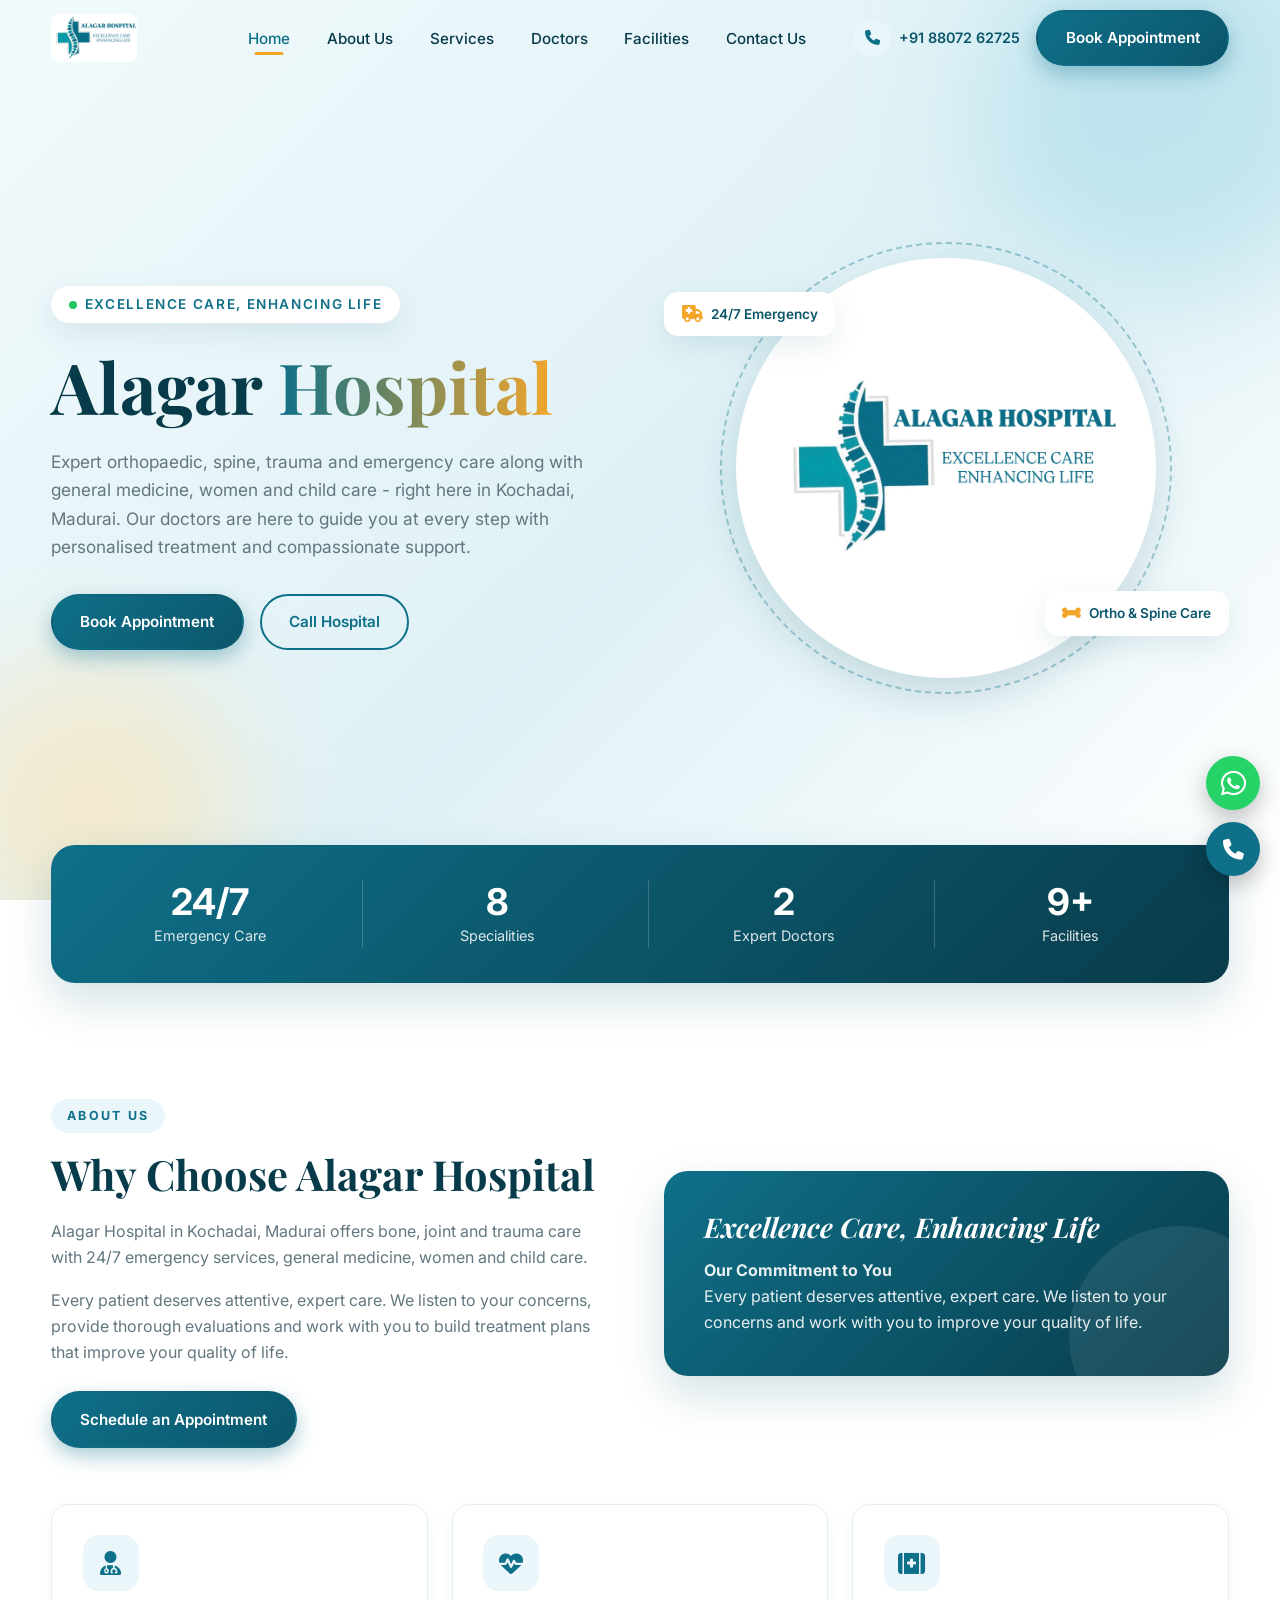
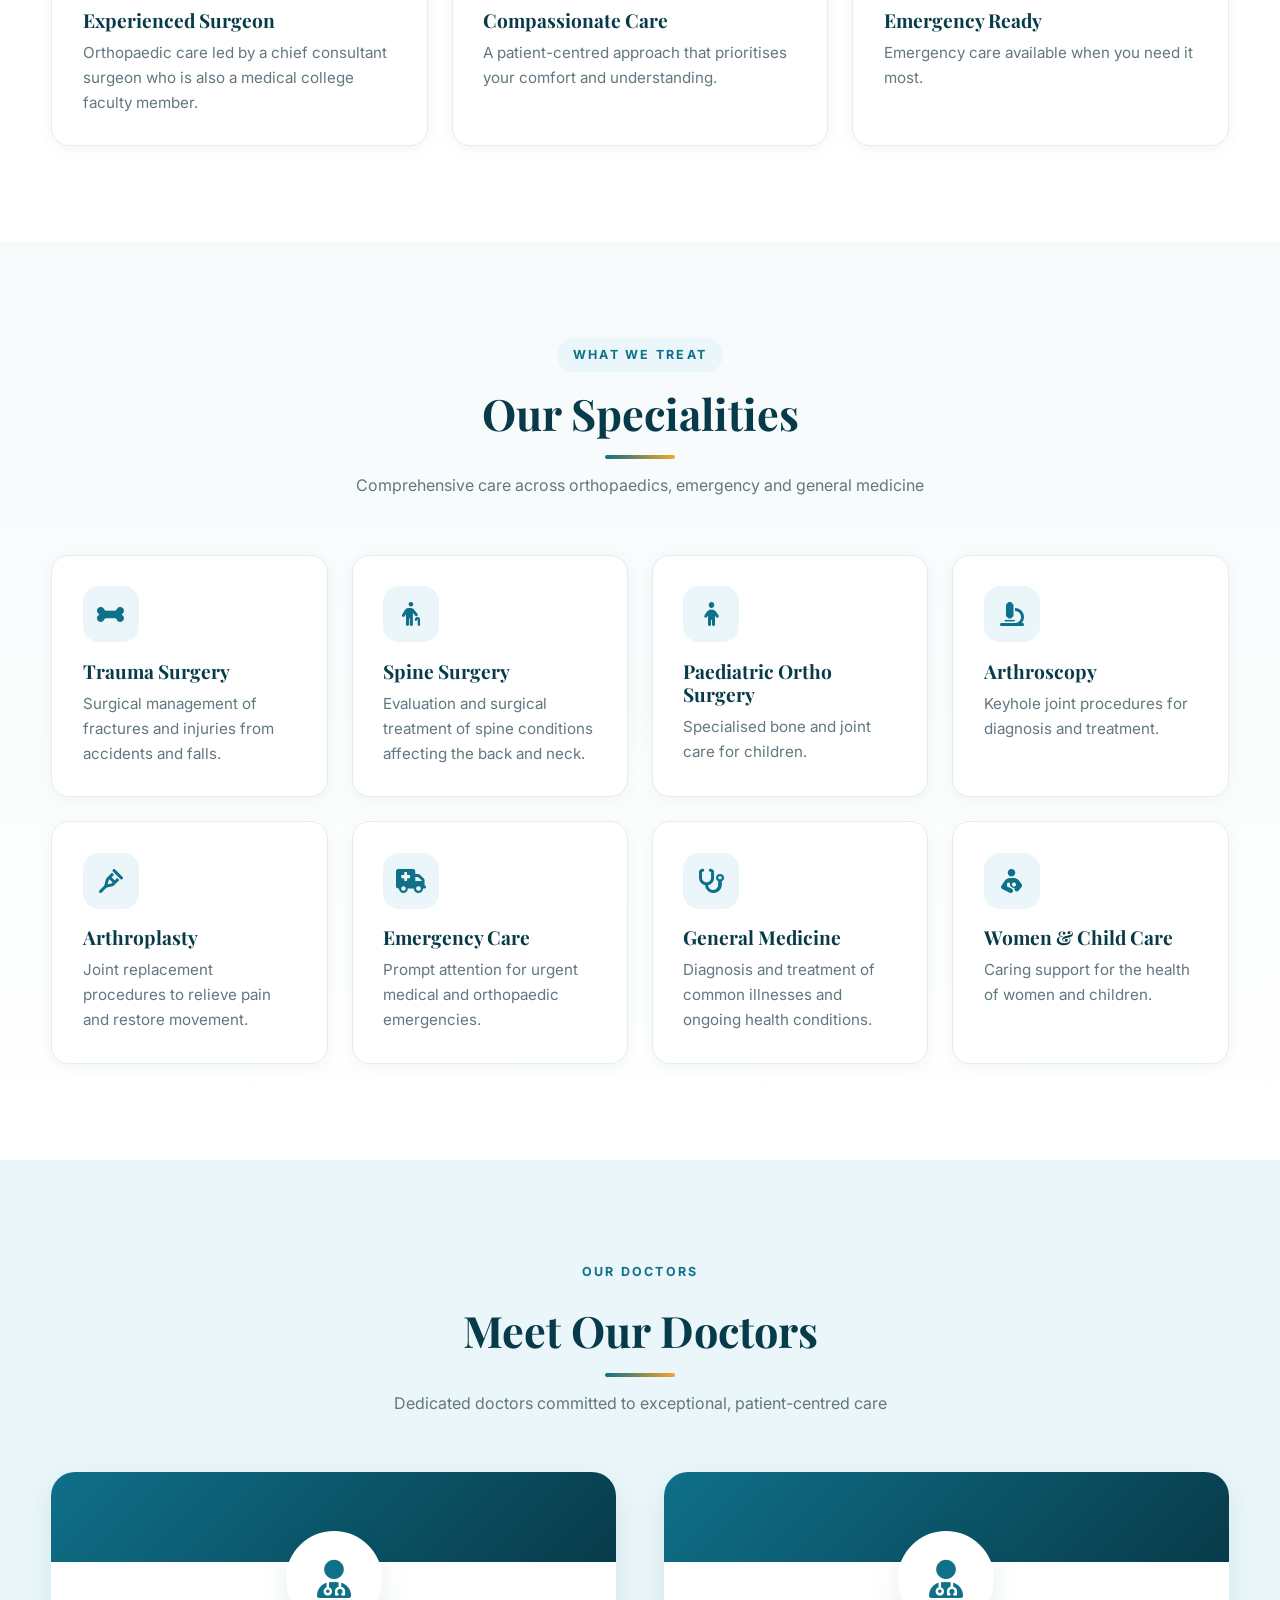
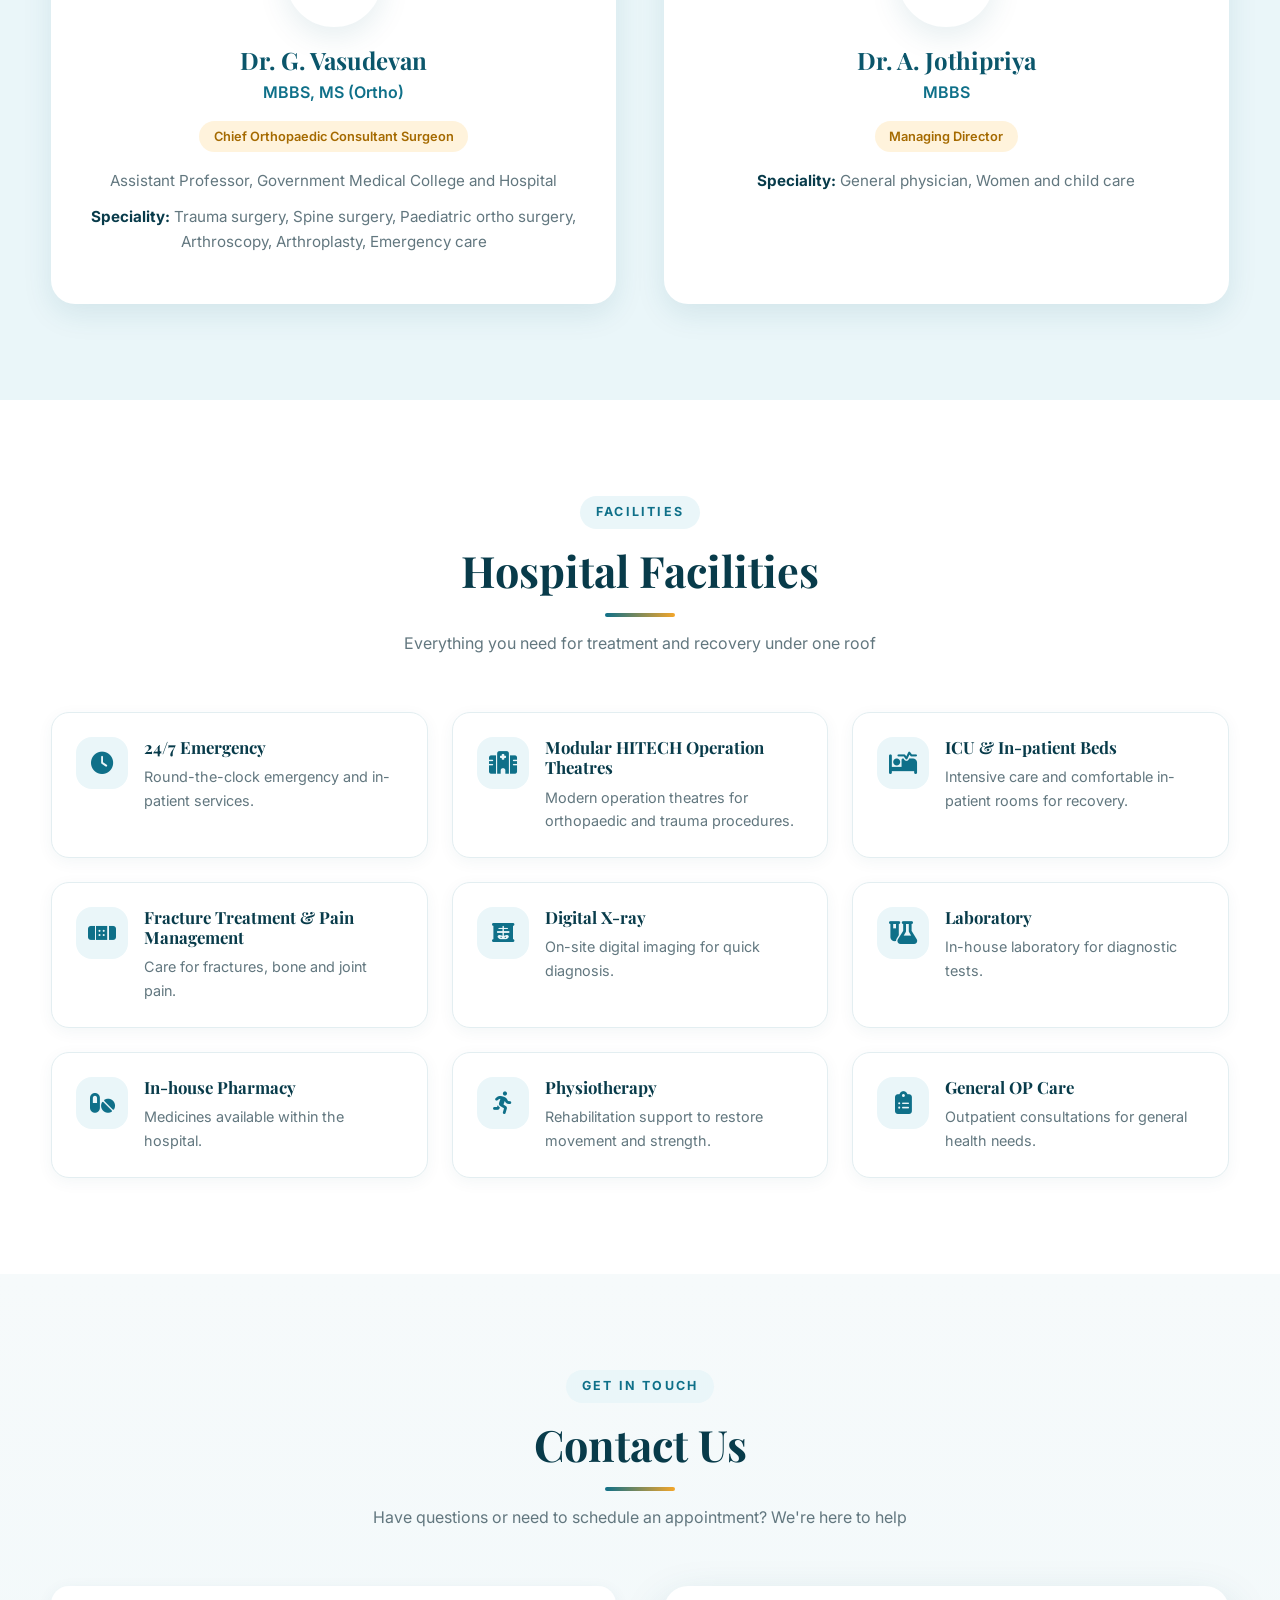
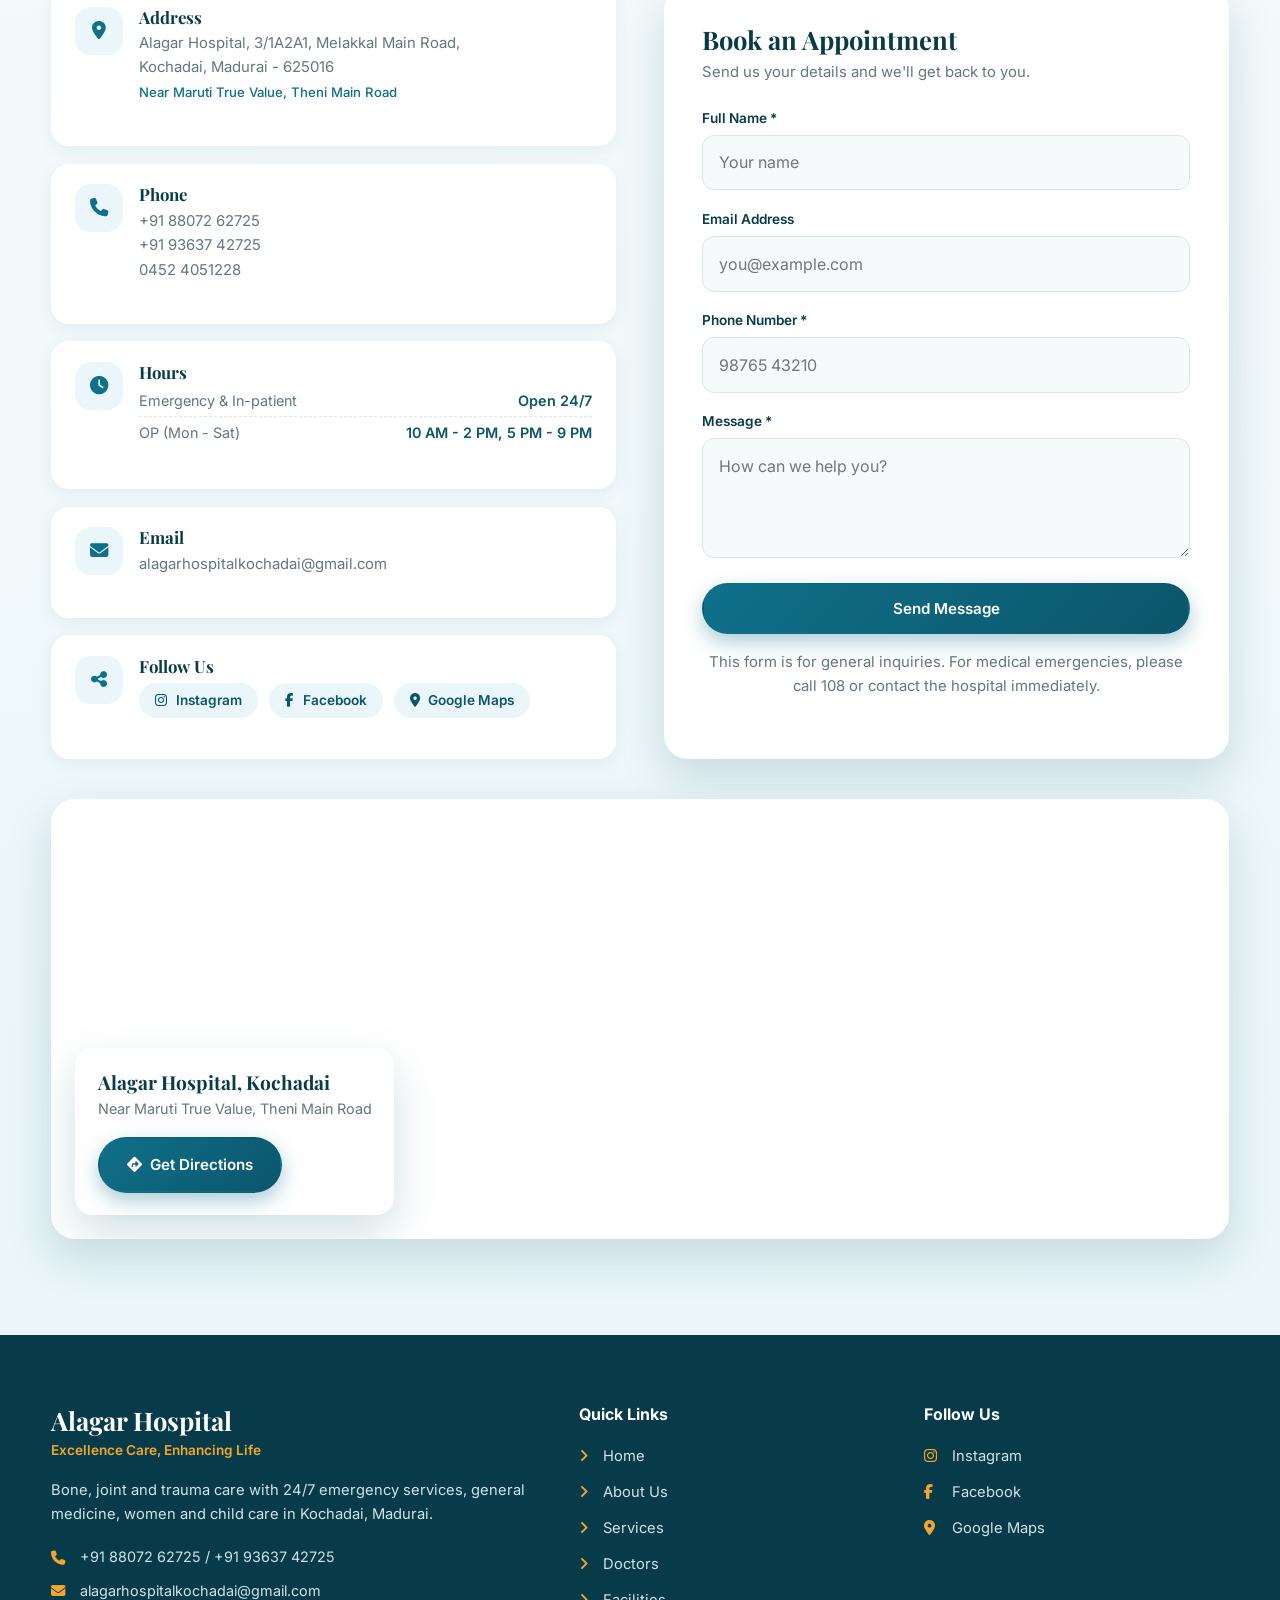
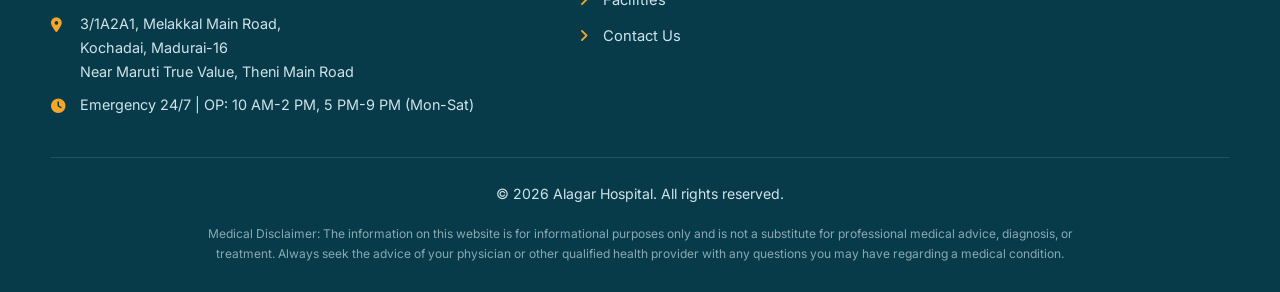
==== commit 4b5b53dc: "UI Updated" ====
--- a/index.html
+++ b/index.html
@@ -4,1445 +4,280 @@
 <head>
     <meta charset="UTF-8">
     <meta name="viewport" content="width=device-width, initial-scale=1.0">
-    <title>Dr. Parth - Neurologist | Expert Care</title>
-    <!-- Google Fonts: Inter -->
+    <title>Alagar Hospital, Kochadai, Madurai | Orthopaedics, Spine &amp; General Medicine</title>
+    <meta name="description"
+        content="Alagar Hospital, Kochadai, Madurai - trauma, spine, paediatric ortho, arthroscopy, arthroplasty, emergency care, general medicine, women and child care.">
     <link rel="preconnect" href="https://fonts.googleapis.com">
     <link rel="preconnect" href="https://fonts.gstatic.com" crossorigin>
     <link
         href="https://fonts.googleapis.com/css2?family=Inter:wght@400;500;600;700&family=Playfair+Display:ital,wght@0,400;0,600;0,700;1,400&display=swap"
         rel="stylesheet">
 
-    <link rel="stylesheet" href="css/base.css">
-    <link rel="stylesheet" href="css/layout.css">
-    <link rel="stylesheet" href="css/components.css">
-    <link rel="stylesheet" href="css/contact.css">
-    <link rel="stylesheet" href="css/animations.css">
-    <link rel="stylesheet" href="css/responsive.css">
-    <style>
-        html {
-            scroll-behavior: smooth;
-        }
-    </style>
+    <link rel="stylesheet" href="https://cdnjs.cloudflare.com/ajax/libs/font-awesome/6.5.2/css/all.min.css">
+ <link rel="stylesheet" href="css/style.css">
 </head>
 
 <body>
+    <div class="scroll-progress" id="scrollProgress"></div>
+    <div class="nav-overlay" id="navOverlay"></div>
+
     <!-- Navbar -->
-    <header class="navbar">
-        <nav class="container nav-container">
-            <div class="logo-wrapper">
-                <a href="#" class="logo">Dr Parth’s</a>
-                <span class="logo-subtitle">Brain & Spine Clinic</span>
-            </div>
-
-            <button class="mobile-toggle" aria-label="Toggle navigation">
-                <span class="bar"></span>
-                <span class="bar"></span>
-                <span class="bar"></span>
-            </button>
-
-            <div class="nav-menu">
-                <ul class="nav-links">
-                    <li><a href="#" class="nav-link">Home</a></li>
-                    <li><a href="#about" class="nav-link">About</a></li>
-                    <li><a href="#expertise" class="nav-link">Expertise</a></li>
-                    <li><a href="#experience" class="nav-link">Experience</a></li>
-                    <li><a href="#clinic-tour" class="nav-link">Clinic</a></li>
-                    <li><a href="#contact" class="nav-link">Contact</a></li>
-                </ul>
-
-                <div class="nav-actions">
-                    <a href="tel:+918433759077" class="nav-phone">
-                        <span class="phone-icon">
-                            <svg xmlns="http://www.w3.org/2000/svg" width="24" height="24" viewBox="0 0 24 24"
-                                fill="none" stroke="currentColor" stroke-width="2" stroke-linecap="round"
-                                stroke-linejoin="round">
-                                <path
-                                    d="M22 16.92v3a2 2 0 0 1-2.18 2 19.79 19.79 0 0 1-8.63-3.07 19.5 19.5 0 0 1-6-6 19.79 19.79 0 0 1-3.07-8.67A2 2 0 0 1 4.11 2h3a2 2 0 0 1 2 1.72 12.84 12.84 0 0 0 .7 2.81 2 2 0 0 1-.45 2.11L8.09 9.91a16 16 0 0 0 6 6l1.27-1.27a2 2 0 0 1 2.11-.45 12.84 12.84 0 0 0 2.81.7A2 2 0 0 1 22 16.92z">
-                                </path>
-                            </svg>
-                        </span> <a href="tel:+918433759077" style="color: inherit; text-decoration: none;">+91
-                            8433759077</a>
-                    </a>
-                    <a href="#contact" class="btn btn-primary">Book Appointment</a>
-                </div>
-            </div>
-        </nav>
-    </header>
+   <div id="header-container"></div>
 
     <main>
-        <!-- Hero Section -->
-        <section class="hero">
+        <!-- ===== HOME ===== -->
+        <section class="hero" id="home">
+            <span class="blob b1"></span><span class="blob b2"></span>
             <div class="container grid-2">
                 <div class="hero-content">
-                    <span class="hero-subtitle">Brain & Spine Clinic</span>
-                    <h1 class="hero-title">Dr. Parth’s</h1>
-                    <p class="hero-description">Dedication to provide expert care for conditions affecting the brain,
-                        spine, and nervous system. Our team of skilled specialists is here to guide you through every
-                        step of your journey—offering personalized treatment plans, advanced diagnostic tools, and
-                        compassionate support.</p>
-
-                    <div class="hero-actions">
+                    <span class="hero-subtitle reveal">Excellence Care, Enhancing Life</span>
+                    <h1 class="hero-title reveal" style="--d:.1s">Alagar <span>Hospital</span></h1>
+                    <p class="hero-description reveal" style="--d:.2s">Expert orthopaedic, spine, trauma and emergency care along with general
+                        medicine, women and child care - right here in Kochadai, Madurai. Our doctors are here to guide
+                        you at every step with personalised treatment and compassionate support.</p>
+                    <div class="hero-actions reveal" style="--d:.3s">
                         <a href="#contact" class="btn btn-primary">Book Appointment</a>
-                        <a href="tel:+918433759077" class="btn btn-secondary">Contact Clinic</a>
-                    </div>
-
-                    <div class="stats grid-3">
-                        <div>
-                            <h3 class="stat-number">10+</h3>
-                            <p class="stat-label">Years Experience</p>
-                        </div>
-                        <div>
-                            <h3 class="stat-number">5k+</h3>
-                            <p class="stat-label">Patients Treated</p>
-                        </div>
-                        <div>
-                            <h3 class="stat-number">98%</h3>
-                            <p class="stat-label">Satisfaction Rate</p>
-                        </div>
-                    </div>
-                </div>
-                <div class="hero-image">
-                    <!-- Placeholder for Doctor's Image -->
+                        <a href="tel:+918807262725" class="btn btn-outline">Call Hospital</a>
+                    </div>
+                </div>
+                <div class="hero-image reveal zoom" style="--d:.2s">
                     <div class="hero-image-wrapper">
-                        <img src="assets/images/dr-parth-hero-new.jpg" alt="Dr. Parth" class="animate-float">
-                    </div>
-                </div>
-            </div>
-        </section>
-
-        <!-- About Section -->
-        <section id="about" style="background-color: var(--bg-white);">
-            <div class="container">
-                <div class="doctor-quote-container">
-                    <h3 class="doctor-quote-text">
-                        "Precision in every move,<br>
-                        compassion in every moment,
-                        dedication to every life."
-                    </h3>
-                    <div class="doctor-quote-divider"></div>
-                    <p class="doctor-quote-author">Dr Parth Chandrakant Sorathiya</p>
-                </div>
-                <div class="section-header text-center">
-                    <span class="section-subtitle">ABOUT</span>
-                    <h2 class="section-title">Meet Dr. Parth</h2>
-                    <p class="section-description">A dedicated Neurosurgeon committed to providing exceptional patient
-                        care through advanced diagnosis and personalized treatment</p>
-                </div>
-
-                <div class="about-grid">
-                    <!-- Left Column: Content -->
-                    <div class="about-content">
-                        <p class="about-text">
-                            Dr. Parth is DNB Neurosurgoen with more than 10 years of experience specializing in
-                            the diagnosis and treatment of neurological disorders. He completed his medical degree from
-                            M P Shah medical college and his Neurosurgery residency from Kokilaben Dhirubhai Ambani
-                            hospital and research centre.
-                        </p>
-                        <p class="about-text">
-                            With a focus on patient-centered care, Dr. Parth combines cutting-edge medical knowledge
-                            with compassionate treatment approaches. He believes in thoroughly explaining diagnoses and
-                            treatment options, ensuring patients feel informed and empowered throughout their healthcare
-                            journey.
-                        </p>
-                        <p class="about-text">
-                            His area of expertise include brain tumour surgery, traumatic brain injury, Trigeminal
-                            neuralgia surgery, epilepsy surgery, hydrocephalus shunt procedure, aneurysm clipping
-                            surgery, spine fixation, complex spinal surgery, minimal invasive spine surgery,
-                            Microdiscectomy, brain infection management and revision spine surgery.
-                        </p>
-
-                        <div class="highlight-grid">
-                            <!-- Education -->
-                            <div class="highlight-item">
-                                <div class="highlight-icon">
-                                    <svg xmlns="http://www.w3.org/2000/svg" width="24" height="24" viewBox="0 0 24 24"
-                                        fill="none" stroke="currentColor" stroke-width="2" stroke-linecap="round"
-                                        stroke-linejoin="round">
-                                        <path d="M22 10v6M2 10l10-5 10 5-10 5z" />
-                                        <path d="M6 12v5c3 3 9 3 12 0v-5" />
-                                    </svg>
-                                </div>
-                                <div>
-                                    <h4 class="highlight-title">Education</h4>
-                                    <p class="highlight-desc">MP Shah Medical College</p>
-                                </div>
-                            </div>
-
-                            <!-- Certification -->
-                            <div class="highlight-item">
-                                <div class="highlight-icon">
-                                    <svg xmlns="http://www.w3.org/2000/svg" width="24" height="24" viewBox="0 0 24 24"
-                                        fill="none" stroke="currentColor" stroke-width="2" stroke-linecap="round"
-                                        stroke-linejoin="round">
-                                        <path d="M12 15l-2 5l9-9l-9 9l2-5" />
-                                        <path d="M8.5 13.5l-4.5 4.5l5 5l4.5-5.5" />
-                                    </svg> <!-- Changed to simpler award icon representation or similar -->
-                                    <path
-                                        d="M3.85 8.62a4 4 0 0 1 4.78-4.77 4 4 0 0 1 6.74 0 4 4 0 0 1 4.78 4.78 4 4 0 0 1 0 6.74 4 4 0 0 1-4.78 4.78 4 4 0 0 1-6.74 0 4 4 0 0 1-4.78-4.77 4 4 0 0 1 0-6.74Z" />
-                                    <path d="m9 12 2 2 4-4" />
-                                </div>
-                                <div>
-                                    <h4 class="highlight-title">Certification</h4>
-                                    <p class="highlight-desc">Board Certified Neurosurgeon</p>
-                                </div>
-                            </div>
-
-                            <!-- Experience -->
-                            <div class="highlight-item">
-                                <div class="highlight-icon">
-                                    <svg xmlns="http://www.w3.org/2000/svg" width="24" height="24" viewBox="0 0 24 24"
-                                        fill="none" stroke="currentColor" stroke-width="2" stroke-linecap="round"
-                                        stroke-linejoin="round">
-                                        <path d="M16 21v-2a4 4 0 0 0-4-4H6a4 4 0 0 0-4 4v2" />
-                                        <circle cx="9" cy="7" r="4" />
-                                        <path d="M22 21v-2a4 4 0 0 0-3-3.87" />
-                                        <path d="M16 3.13a4 4 0 0 1 0 7.75" />
-                                    </svg>
-                                </div>
-                                <div>
-                                    <h4 class="highlight-title">Experience</h4>
-                                    <p class="highlight-desc">10+ Years experience</p>
-                                </div>
-                            </div>
-
-                            <!-- Philosophy -->
-                            <div class="highlight-item">
-                                <div class="highlight-icon">
-                                    <svg xmlns="http://www.w3.org/2000/svg" width="24" height="24" viewBox="0 0 24 24"
-                                        fill="none" stroke="currentColor" stroke-width="2" stroke-linecap="round"
-                                        stroke-linejoin="round">
-                                        <path
-                                            d="M19 14c1.49-1.46 3-3.21 3-5.5A5.5 5.5 0 0 0 16.5 3c-1.76 0-3 .5-4.5 2-1.5-1.5-2.74-2-4.5-2A5.5 5.5 0 0 0 2 8.5c0 2.3 1.5 4.05 3 5.5l7 7Z" />
-                                    </svg>
-                                </div>
-                                <div>
-                                    <h4 class="highlight-title">Philosophy</h4>
-                                    <p class="highlight-desc">Patient-Centered Care</p>
-                                </div>
-                            </div>
-                        </div>
-                    </div>
-
-                    <!-- Right Column: Image -->
-                    <div class="about-image-wrapper">
-                        <img src="assets/images/dr-parth-about-new.png" alt="Dr. Parth Portrait" class="about-image">
-                    </div>
-                </div>
-            </div>
-        </section>
-
-        <!-- Areas of Specialization  -->
-        <section id="expertise" class="expertise-section">
-            <div class="container">
-                <div class="section-header text-center">
-                    <span class="section-subtitle">What We Treat</span>
-                    <h2 class="section-title">Areas of Specialization</h2>
-                    <p class="section-description">Comprehensive neurological care covering a wide spectrum of disorders
-                        with advanced diagnostic and treatment capabilities.</p>
-                </div>
-
-                <div class="grid-3 expertise-grid">
-                    <!-- Card 1: Migraine -->
-                    <div class="expertise-card-container">
-                        <div class="expertise-card-inner">
-                            <div class="expertise-card-front">
-                                <img src="assets/images/brain-specialization.jpg" alt="Traumatic Brain Injury"
-                                    class="card-front-img">
-                                <div class="card-front-content">
-                                    <div class="front-icon-box">
-                                        <svg xmlns="http://www.w3.org/2000/svg" width="20" height="20"
-                                            viewBox="0 0 24 24" fill="none" stroke="currentColor" stroke-width="2"
-                                            stroke-linecap="round" stroke-linejoin="round">
-                                            <circle cx="12" cy="12" r="10" />
-                                            <path d="M12 8v8" />
-                                            <path d="M8 12h8" />
-                                        </svg>
-                                    </div>
-                                    <h3>Traumatic Brain Injury</h3>
-                                    <span class="hover-learn-more">Hover to learn more</span>
-                                </div>
-                            </div>
-                            <div class="expertise-card-back">
-                                <div class="icon-box">
-                                    <svg xmlns="http://www.w3.org/2000/svg" width="24" height="24" viewBox="0 0 24 24"
-                                        fill="none" stroke="currentColor" stroke-width="2" stroke-linecap="round"
-                                        stroke-linejoin="round">
-                                        <circle cx="12" cy="12" r="10" />
-                                        <path d="M12 8v8" />
-                                        <path d="M8 12h8" />
-                                    </svg>
-                                </div>
-                                <h3>Traumatic Brain Injury</h3>
-                                <p>Expert management of head injuries ranging from concussions to severe traumatic brain
-                                    injuries, focused on protecting brain function and promoting recovery.</p>
-                            </div>
-                        </div>
-                    </div>
-
-                    <!-- Card 2: Epilepsy -->
-                    <div class="expertise-card-container">
-                        <div class="expertise-card-inner">
-                            <div class="expertise-card-front">
-                                <img src="assets/images/brain-surgery.jpg" alt="Brain Tumour Surgery"
-                                    class="card-front-img">
-                                <div class="card-front-content">
-                                    <div class="front-icon-box">
-                                        <svg xmlns="http://www.w3.org/2000/svg" width="20" height="20"
-                                            viewBox="0 0 24 24" fill="none" stroke="currentColor" stroke-width="2"
-                                            stroke-linecap="round" stroke-linejoin="round">
-                                            <path d="M22 12h-4l-3 9L9 3l-3 9H2" />
-                                        </svg>
-                                    </div>
-                                    <h3>Brain Tumour Surgery</h3>
-                                    <span class="hover-learn-more">Hover to learn more</span>
-                                </div>
-                            </div>
-                            <div class="expertise-card-back">
-                                <div class="icon-box">
-                                    <svg xmlns="http://www.w3.org/2000/svg" width="24" height="24" viewBox="0 0 24 24"
-                                        fill="none" stroke="currentColor" stroke-width="2" stroke-linecap="round"
-                                        stroke-linejoin="round">
-                                        <path d="M22 12h-4l-3 9L9 3l-3 9H2" />
-                                    </svg>
-                                </div>
-                                <h3>Brain Tumour Surgery</h3>
-                                <p>Advanced surgical removal of benign and malignant brain tumours using
-                                    state-of-the-art neuronavigation and minimally invasive techniques.</p>
-                            </div>
-                        </div>
-                    </div>
-
-                    <!-- Card 3: Hydrocephalus -->
-                    <div class="expertise-card-container">
-                        <div class="expertise-card-inner">
-                            <div class="expertise-card-front">
-                                <img src="assets/images/hydrocephalus-surgery.png" alt="Hydrocephalus Surgery"
-                                    class="card-front-img">
-                                <div class="card-front-content">
-                                    <div class="front-icon-box">
-                                        <svg xmlns="http://www.w3.org/2000/svg" width="20" height="20"
-                                            viewBox="0 0 24 24" fill="none" stroke="currentColor" stroke-width="2"
-                                            stroke-linecap="round" stroke-linejoin="round">
-                                            <path
-                                                d="M12 2a10 10 0 1 0 10 10 0.5 0.5 0 0 1 1 0 12 12 0 1 1-12-12 0.5 0.5 0 0 1 0-1" />
-                                            <path d="M12 2A10 10 0 0 1 22 12" />
-                                            <path d="m9 12 2 2 4-4" />
-                                        </svg>
-                                    </div>
-                                    <h3>Hydrocephalus Surgery</h3>
-                                    <span class="hover-learn-more">Hover to learn more</span>
-                                </div>
-                            </div>
-                            <div class="expertise-card-back">
-                                <div class="icon-box">
-                                    <svg xmlns="http://www.w3.org/2000/svg" width="24" height="24" viewBox="0 0 24 24"
-                                        fill="none" stroke="currentColor" stroke-width="2" stroke-linecap="round"
-                                        stroke-linejoin="round">
-                                        <path
-                                            d="M12 2a10 10 0 1 0 10 10 0.5 0.5 0 0 1 1 0 12 12 0 1 1-12-12 0.5 0.5 0 0 1 0-1" />
-                                        <path d="M12 2A10 10 0 0 1 22 12" />
-                                        <path d="m9 12 2 2 4-4" />
-                                    </svg>
-                                </div>
-                                <h3>Hydrocephalus Surgery</h3>
-                                <p>Expert surgical management of hydrocephalus including VP shunt placement and
-                                    Endoscopic Third Ventriculostomy (ETV) to restore normal cerebrospinal fluid flow.
-                                </p>
-                            </div>
-                        </div>
-                    </div>
-
-                    <!-- Card 4: Cervical Disc Surgery -->
-                    <div class="expertise-card-container">
-                        <div class="expertise-card-inner">
-                            <div class="expertise-card-front">
-                                <img src="assets/images/cervical-disc-surgery.png" alt="Cervical Disc Surgery"
-                                    class="card-front-img">
-                                <div class="card-front-content">
-                                    <div class="front-icon-box">
-                                        <svg xmlns="http://www.w3.org/2000/svg" width="20" height="20"
-                                            viewBox="0 0 24 24" fill="none" stroke="currentColor" stroke-width="2"
-                                            stroke-linecap="round" stroke-linejoin="round">
-                                            <path d="M12 5v14" />
-                                            <path d="m15 8-3-3-3 3" />
-                                            <path d="m15 16-3 3-3-3" />
-                                            <rect x="8" y="2" width="8" height="20" rx="4" />
-                                        </svg>
-                                    </div>
-                                    <h3>Cervical Disc Surgery</h3>
-                                    <span class="hover-learn-more">Hover to learn more</span>
-                                </div>
-                            </div>
-                            <div class="expertise-card-back">
-                                <div class="icon-box">
-                                    <svg xmlns="http://www.w3.org/2000/svg" width="24" height="24" viewBox="0 0 24 24"
-                                        fill="none" stroke="currentColor" stroke-width="2" stroke-linecap="round"
-                                        stroke-linejoin="round">
-                                        <path d="M12 5v14" />
-                                        <path d="m15 8-3-3-3 3" />
-                                        <path d="m15 16-3 3-3-3" />
-                                        <rect x="8" y="2" width="8" height="20" rx="4" />
-                                    </svg>
-                                </div>
-                                <h3>Cervical Disc Surgery</h3>
-                                <p>Minimally invasive surgical solutions for cervical disc herniation and spondylosis,
-                                    including ACDF and artificial disc replacement to restore mobility.</p>
-                            </div>
-                        </div>
-                    </div>
-
-                    <!-- Card 5: MIS Discectomy -->
-                    <div class="expertise-card-container">
-                        <div class="expertise-card-inner">
-                            <div class="expertise-card-front">
-                                <img src="assets/images/mis-discectomy.png" alt="MIS Discectomy" class="card-front-img">
-                                <div class="card-front-content">
-                                    <div class="front-icon-box">
-                                        <svg xmlns="http://www.w3.org/2000/svg" width="20" height="20"
-                                            viewBox="0 0 24 24" fill="none" stroke="currentColor" stroke-width="2"
-                                            stroke-linecap="round" stroke-linejoin="round">
-                                            <path
-                                                d="M12 2a10 10 0 1 0 10 10 0.5 0.5 0 0 1 1 0 12 12 0 1 1-12-12 0.5 0.5 0 0 1 0-1" />
-                                            <path d="M12 12m-3 0a3 3 0 1 0 6 0a3 3 0 1 0 -6 0" />
-                                            <path d="M12 15v7" />
-                                        </svg>
-                                    </div>
-                                    <h3>MIS Discectomy</h3>
-                                    <span class="hover-learn-more">Hover to learn more</span>
-                                </div>
-                            </div>
-                            <div class="expertise-card-back">
-                                <div class="icon-box">
-                                    <svg xmlns="http://www.w3.org/2000/svg" width="24" height="24" viewBox="0 0 24 24"
-                                        fill="none" stroke="currentColor" stroke-width="2" stroke-linecap="round"
-                                        stroke-linejoin="round">
-                                        <path
-                                            d="M12 2a10 10 0 1 0 10 10 0.5 0.5 0 0 1 1 0 12 12 0 1 1-12-12 0.5 0.5 0 0 1 0-1" />
-                                        <path d="M12 12m-3 0a3 3 0 1 0 6 0a3 3 0 1 0 -6 0" />
-                                        <path d="M12 15v7" />
-                                    </svg>
-                                </div>
-                                <h3>MIS Discectomy</h3>
-                                <p>Advanced Minimally Invasive Spine (MIS) Discectomy techniques to remove herniated
-                                    discs with smaller incisions, ensuring rapid recovery and minimal tissue disruption.
-                                </p>
-                            </div>
-                        </div>
-                    </div>
-
-                    <!-- Card 6: Aneurysm Clipping -->
-                    <div class="expertise-card-container">
-                        <div class="expertise-card-inner">
-                            <div class="expertise-card-front">
-                                <img src="assets/images/aneurysm-clipping.jpg" alt="Aneurysm Clipping"
-                                    class="card-front-img">
-                                <div class="card-front-content">
-                                    <div class="front-icon-box">
-                                        <svg xmlns="http://www.w3.org/2000/svg" width="20" height="20"
-                                            viewBox="0 0 24 24" fill="none" stroke="currentColor" stroke-width="2"
-                                            stroke-linecap="round" stroke-linejoin="round">
-                                            <circle cx="12" cy="12" r="10" />
-                                            <path d="M12 8v8" />
-                                            <path d="M8 12h8" />
-                                        </svg>
-                                    </div>
-                                    <h3>Aneurysm Clipping</h3>
-                                    <span class="hover-learn-more">Hover to learn more</span>
-                                </div>
-                            </div>
-                            <div class="expertise-card-back">
-                                <div class="icon-box">
-                                    <svg xmlns="http://www.w3.org/2000/svg" width="24" height="24" viewBox="0 0 24 24"
-                                        fill="none" stroke="currentColor" stroke-width="2" stroke-linecap="round"
-                                        stroke-linejoin="round">
-                                        <circle cx="12" cy="12" r="10" />
-                                        <path d="M12 8v8" />
-                                        <path d="M8 12h8" />
-                                    </svg>
-                                </div>
-                                <h3>Aneurysm Clipping</h3>
-                                <p>Microsurgical clipping of brain aneurysms to prevent rupture or treat bleeding, using
-                                    high-precision techniques to secure the aneurysm neck.</p>
-                            </div>
-                        </div>
-                    </div>
-
-                    <!-- Card 7: Service 7 -->
-                    <div class="expertise-card-container">
-                        <div class="expertise-card-inner">
-                            <div class="expertise-card-front">
-                                <img src="assets/images/service-7.jpg" alt="Service 7" class="card-front-img">
-                                <div class="card-front-content">
-                                    <div class="front-icon-box">
-                                        <svg xmlns="http://www.w3.org/2000/svg" width="20" height="20"
-                                            viewBox="0 0 24 24" fill="none" stroke="currentColor" stroke-width="2"
-                                            stroke-linecap="round" stroke-linejoin="round">
-                                            <path d="M12 5v14" />
-                                            <path d="m15 8-3-3-3 3" />
-                                            <path d="m15 16-3 3-3-3" />
-                                            <rect x="8" y="2" width="8" height="20" rx="4" />
-                                        </svg>
-                                    </div>
-                                    <h3>Spinal Tumour Surgery</h3>
-                                    <span class="hover-learn-more">Hover to learn more</span>
-                                </div>
-                            </div>
-                            <div class="expertise-card-back">
-                                <div class="icon-box">
-                                    <svg xmlns="http://www.w3.org/2000/svg" width="24" height="24" viewBox="0 0 24 24"
-                                        fill="none" stroke="currentColor" stroke-width="2" stroke-linecap="round"
-                                        stroke-linejoin="round">
-                                        <path d="M12 5v14" />
-                                        <path d="m15 8-3-3-3 3" />
-                                        <path d="m15 16-3 3-3-3" />
-                                        <rect x="8" y="2" width="8" height="20" rx="4" />
-                                    </svg>
-                                </div>
-                                <h3>Spinal Tumour Surgery</h3>
-                                <p>Microsurgical removal of intramedullary and extramedullary spinal tumours using
-                                    advanced monitoring to preserve neurological function.</p>
-                            </div>
-                        </div>
-                    </div>
-
-                    <!-- Card 8: Service 8 -->
-                    <div class="expertise-card-container">
-                        <div class="expertise-card-inner">
-                            <div class="expertise-card-front">
-                                <img src="assets/images/service-9.jpg" alt="Service 8" class="card-front-img">
-                                <div class="card-front-content">
-                                    <div class="front-icon-box">
-                                        <svg xmlns="http://www.w3.org/2000/svg" width="20" height="20"
-                                            viewBox="0 0 24 24" fill="none" stroke="currentColor" stroke-width="2"
-                                            stroke-linecap="round" stroke-linejoin="round">
-                                            <path d="M22 12h-4l-3 9L9 3l-3 9H2" />
-                                        </svg>
-                                    </div>
-                                    <h3>Spinal Fusion</h3>
-                                    <span class="hover-learn-more">Hover to learn more</span>
-                                </div>
-                            </div>
-                            <div class="expertise-card-back">
-                                <div class="icon-box">
-                                    <svg xmlns="http://www.w3.org/2000/svg" width="24" height="24" viewBox="0 0 24 24"
-                                        fill="none" stroke="currentColor" stroke-width="2" stroke-linecap="round"
-                                        stroke-linejoin="round">
-                                        <path d="M22 12h-4l-3 9L9 3l-3 9H2" />
-                                    </svg>
-                                </div>
-                                <h3>Spinal Fusion</h3>
-                                <p>Stabilization procedures using pedicle screws and rods to treat instability caused by
-                                    fractures, spondylolisthesis, or degeneration.</p>
-                            </div>
-                        </div>
-                    </div>
-
-                    <!-- Card 9: Service 9 -->
-                    <div class="expertise-card-container">
-                        <div class="expertise-card-inner">
-                            <div class="expertise-card-front">
-                                <img src="assets/images/service-8.jpg" alt="Service 9" class="card-front-img">
-                                <div class="card-front-content">
-                                    <div class="front-icon-box">
-                                        <svg xmlns="http://www.w3.org/2000/svg" width="20" height="20"
-                                            viewBox="0 0 24 24" fill="none" stroke="currentColor" stroke-width="2"
-                                            stroke-linecap="round" stroke-linejoin="round">
-                                            <path
-                                                d="M12 2a10 10 0 1 0 10 10 0.5 0.5 0 0 1 1 0 12 12 0 1 1-12-12 0.5 0.5 0 0 1 0-1" />
-                                            <path d="M12 2A10 10 0 0 1 22 12" />
-                                            <path d="m9 12 2 2 4-4" />
-                                        </svg>
-                                    </div>
-                                    <h3>Traumatic Spine Injury</h3>
-                                    <span class="hover-learn-more">Hover to learn more</span>
-                                </div>
-                            </div>
-                            <div class="expertise-card-back">
-                                <div class="icon-box">
-                                    <svg xmlns="http://www.w3.org/2000/svg" width="24" height="24" viewBox="0 0 24 24"
-                                        fill="none" stroke="currentColor" stroke-width="2" stroke-linecap="round"
-                                        stroke-linejoin="round">
-                                        <path
-                                            d="M12 2a10 10 0 1 0 10 10 0.5 0.5 0 0 1 1 0 12 12 0 1 1-12-12 0.5 0.5 0 0 1 0-1" />
-                                        <path d="M12 2A10 10 0 0 1 22 12" />
-                                        <path d="m9 12 2 2 4-4" />
-                                    </svg>
-                                </div>
-                                <h3>Traumatic Spine Injury</h3>
-                                <p>Emergency surgical interventions for spinal fractures and dislocations to decompress
-                                    the spinal cord and restore vertebral alignment.</p>
-                            </div>
-                        </div>
-                    </div>
-                </div>
-            </div>
-        </section>
-
-        <!-- Experience & Qualifications Section -->
-        <section id="experience" style="background-color: #fff;">
-            <div class="container">
-                <div class="section-header text-center">
-                    <span class="section-subtitle">BACKGROUND</span>
-                    <h2 class="section-title">Experience & Qualifications</h2>
-                    <p class="section-description">A strong foundation of medical education and clinical experience</p>
-                </div>
-
-                <div class="timeline">
-                    <!-- Item 1: Clinical Associate (Oldest) -->
-                    <div class="timeline-item">
-                        <div class="timeline-dot"></div>
-                        <div class="timeline-content">
-                            <div class="timeline-header">
-                                <div class="timeline-icon-box">
-                                    <svg xmlns="http://www.w3.org/2000/svg" width="20" height="20" viewBox="0 0 24 24"
-                                        fill="none" stroke="currentColor" stroke-width="2" stroke-linecap="round"
-                                        stroke-linejoin="round">
-                                        <rect x="2" y="7" width="20" height="14" rx="2" ry="2" />
-                                        <path d="M16 21V5a2 2 0 0 0-2-2h-4a2 2 0 0 0-2 2v16" />
-                                    </svg>
-                                </div>
-                                <div class="timeline-info">
-                                    <h3>Clinical Associate</h3>
-                                    <span class="institution">Kokilaben Dhirubhai Ambani Hospital</span>
-                                </div>
-                                <div class="timeline-year">2019 - 2020</div>
-                            </div>
-                            <p>Worked as a clinical associate, supporting neurosurgical care delivery and contributing
-                                to
-                                day-to-day clinical operations.</p>
-                        </div>
-                    </div>
-
-                    <!-- Item 2: Consultant -->
-                    <div class="timeline-item">
-                        <div class="timeline-dot"></div>
-                        <div class="timeline-content">
-                            <div class="timeline-header">
-                                <div class="timeline-icon-box">
-                                    <svg xmlns="http://www.w3.org/2000/svg" width="20" height="20" viewBox="0 0 24 24"
-                                        fill="none" stroke="currentColor" stroke-width="2" stroke-linecap="round"
-                                        stroke-linejoin="round">
-                                        <rect x="2" y="7" width="20" height="14" rx="2" ry="2" />
-                                        <path d="M16 21V5a2 2 0 0 0-2-2h-4a2 2 0 0 0-2 2v16" />
-                                    </svg>
-                                </div>
-                                <div class="timeline-info">
-                                    <h3>Consultant</h3>
-                                    <span class="institution">Krishna Hospital, Morbi</span>
-                                </div>
-                                <div class="timeline-year">2021 - 2022</div>
-                            </div>
-                            <p>Worked as a consultant, delivering high-quality clinical care and coordinating treatment
-                                plans for patients.</p>
-                        </div>
-                    </div>
-
-                    <!-- Item 3: Consultant Neurosurgeon -->
-                    <div class="timeline-item">
-                        <div class="timeline-dot"></div>
-                        <div class="timeline-content">
-                            <div class="timeline-header">
-                                <div class="timeline-icon-box">
-                                    <svg xmlns="http://www.w3.org/2000/svg" width="20" height="20" viewBox="0 0 24 24"
-                                        fill="none" stroke="currentColor" stroke-width="2" stroke-linecap="round"
-                                        stroke-linejoin="round">
-                                        <rect x="2" y="7" width="20" height="14" rx="2" ry="2" />
-                                        <path d="M16 21V5a2 2 0 0 0-2-2h-4a2 2 0 0 0-2 2v16" />
-                                    </svg>
-                                </div>
-                                <div class="timeline-info">
-                                    <h3>Consultant Neurosurgeon</h3>
-                                    <span class="institution">Kiran Hospital, Surat</span>
-                                </div>
-                                <div class="timeline-year">2022 - 2024</div>
-                            </div>
-                            <p>Worked as a consultant neurosurgeon with a focus on evidence-based surgical management
-                                and
-                                patient-centered care.</p>
-                        </div>
-                    </div>
-
-                    <!-- Item 4: Consultant Neurosurgeon (Newest) -->
-                    <div class="timeline-item">
-                        <div class="timeline-dot"></div>
-                        <div class="timeline-content">
-                            <div class="timeline-header">
-                                <div class="timeline-icon-box">
-                                    <svg xmlns="http://www.w3.org/2000/svg" width="20" height="20" viewBox="0 0 24 24"
-                                        fill="none" stroke="currentColor" stroke-width="2" stroke-linecap="round"
-                                        stroke-linejoin="round">
-                                        <rect x="2" y="7" width="20" height="14" rx="2" ry="2" />
-                                        <path d="M16 21V5a2 2 0 0 0-2-2h-4a2 2 0 0 0-2 2v16" />
-                                    </svg>
-                                </div>
-                                <div class="timeline-info">
-                                    <h3>Consultant Neurosurgeon</h3>
-                                    <span class="institution">Dr. Jivraj Mehta Hospital, Ahmedabad</span>
-                                </div>
-                                <div class="timeline-year">2024 - Present</div>
-                            </div>
-                            <p>Working as a consultant neurosurgeon, providing comprehensive neurosurgical care and
-                                advanced operative management.</p>
-                        </div>
-                    </div>
-                </div>
-            </div>
-
-            <!-- Board Certifications Card (Moved from Certifications) -->
-            <div class="certifications-card" style="margin-top: 4rem;">
-                <h3 class="cert-title" style="text-align:center; margin-bottom: 2rem; color: var(--secondary-color);">
-                    Board Certifications & Licenses</h3>
-                <div class="grid-2 cert-grid">
-                    <!-- Left Column -->
-                    <div class="cert-column">
-                        <div class="cert-item">
-                            <div class="cert-dot"></div>
-                            <div class="cert-content">
-                                <h4>MBBS</h4>
-                                <span>Saurashtra University (M. P. Shah Medical College, Jamnagar) • Exam: March
-                                    2011</span>
-                            </div>
-                        </div>
-                        <div class="cert-item">
-                            <div class="cert-dot"></div>
-                            <div class="cert-content">
-                                <h4>Master of Surgery (MS) – General Surgery</h4>
-                                <span>Saurashtra University (C. U. Shah Medical College, Surendranagar) • Exam: March
-                                    2015</span>
-                            </div>
-                        </div>
-                    </div>
-
-                    <!-- Right Column -->
-                    <div class="cert-column">
-                        <div class="cert-item">
-                            <div class="cert-dot"></div>
-                            <div class="cert-content">
-                                <h4>DrNB (Neurosurgery)</h4>
-                                <span>National Board of Examinations in Medical Sciences (NBEMS), New Delhi •
-                                    Convocation: 20 June 2020</span>
-                            </div>
-                        </div>
-                        <div class="cert-item">
-                            <div class="cert-dot"></div>
-                            <div class="cert-content">
-                                <h4>Gujarat Medical Council – Registration</h4>
-                                <span>DNB (Neurosurgery), National Board of Examinations (2019) • Date: 21 January
-                                    2022</span>
-                            </div>
-                        </div>
-                    </div>
-                </div>
-            </div>
-            </div>
-        </section>
-        <section id="certifications" style="background-color: #fff;">
-            <div class="container">
-                <div class="section-header text-center">
-                    <span class="section-subtitle">CREDENTIALS</span>
-                    <h2 class="section-title">Board Certifications</h2>
-                    <p class="section-description">Recognized excellence in medical education and specialized
-                        neurosurgical training.</p>
-                </div>
-
-
-
-                <div class="cert-gallery-grid">
-                    <div class="cert-gallery-card" data-cert-src="assets/images/cert-mbbs.jpeg">
-                        <div class="cert-gallery-image-wrapper">
-                            <img src="assets/images/cert-mbbs.jpeg" alt="MBBS Certificate" class="cert-gallery-image">
-                        </div>
-                        <div class="cert-gallery-caption">
-                            <h3>Bachelor of Medicine</h3>
-                            <p>M. P. Shah Medical College</p>
-                        </div>
-                    </div>
-
-                    <div class="cert-gallery-card" data-cert-src="assets/images/cert-ms.jpeg">
-                        <div class="cert-gallery-image-wrapper">
-                            <img src="assets/images/cert-ms.jpeg" alt="MS (General Surgery) Certificate"
-                                class="cert-gallery-image">
-                        </div>
-                        <div class="cert-gallery-caption">
-                            <h3>Master of Surgery</h3>
-                            <p>General Surgery</p>
-                        </div>
-                    </div>
-
-                    <div class="cert-gallery-card" data-cert-src="assets/images/cert-nbems.png">
-                        <div class="cert-gallery-image-wrapper">
-                            <img src="assets/images/cert-nbems.png" alt="DrNB (Neurosurgery) Certificate"
-                                class="cert-gallery-image">
-                        </div>
-                        <div class="cert-gallery-caption">
-                            <h3>DrNB Neurosurgery</h3>
-                            <p>NBEMS</p>
-                        </div>
-                    </div>
-                    <div class="cert-gallery-card" data-cert-src="assets/images/cert-gmc.jpeg">
-                        <div class="cert-gallery-image-wrapper">
-                            <img src="assets/images/cert-gmc.jpeg" alt="Gujarat Medical Council Registration"
-                                class="cert-gallery-image">
-                        </div>
-                        <div class="cert-gallery-caption">
-                            <h3>Medical Registration</h3>
-                            <p>Gujarat Medical Council</p>
-                        </div>
-                    </div>
-                </div>
-
-                <div id="certLightbox" class="cert-lightbox" aria-hidden="true">
-                    <div class="cert-lightbox-content" role="dialog" aria-modal="true">
-                        <button type="button" class="cert-lightbox-close" aria-label="Close">&times;</button>
-                        <img class="cert-lightbox-image" alt="Certificate Preview">
-                    </div>
-                </div>
-            </div>
-        </section>
-
-        <!-- Patient Care / Why Choose Dr. Parth Section -->
-        <section id="patient-care" style="background-color: #fff;">
-            <div class="container">
-                <div class="section-header text-center">
-                    <span class="section-subtitle">OUR VALUES</span>
-                    <h2 class="section-title">Why Choose Dr. Parth</h2>
-                    <p class="section-description">Dedicated to providing exceptional neurosurgical care with expertise
-                        and empathy</p>
-                </div>
-
-                <div class="grid-3 patient-care-grid">
-                    <!-- Card 1 -->
-                    <div class="care-card">
-                        <div class="care-icon-box">
-                            <svg xmlns="http://www.w3.org/2000/svg" width="24" height="24" viewBox="0 0 24 24"
-                                fill="none" stroke="currentColor" stroke-width="2" stroke-linecap="round"
-                                stroke-linejoin="round">
-                                <path
-                                    d="M12 2l3.09 6.26L22 9.27l-5 4.87 1.18 6.88L12 17.77l-6.18 3.25L7 14.14 2 9.27l6.91-1.01L12 2z" />
-                            </svg>
-                        </div>
-                        <h3>Extensive Experience</h3>
-                        <p>Over 10 years of specialized neurosurgical practice with thousands of successful patient
-                            outcomes.</p>
-                    </div>
-
-                    <!-- Card 2 -->
-                    <div class="care-card">
-                        <div class="care-icon-box">
-                            <svg xmlns="http://www.w3.org/2000/svg" width="24" height="24" viewBox="0 0 24 24"
-                                fill="none" stroke="currentColor" stroke-width="2" stroke-linecap="round"
-                                stroke-linejoin="round">
-                                <path
-                                    d="M19 14c1.49-1.46 3-3.21 3-5.5A5.5 5.5 0 0 0 16.5 3c-1.76 0-3 .5-4.5 2-1.5-1.5-2.74-2-4.5-2A5.5 5.5 0 0 0 2 8.5c0 2.3 1.5 4.05 3 5.5l7 7Z" />
-                            </svg>
-                        </div>
+                        <img src="assets/images/alagar-logo.jpeg" alt="Alagar Hospital">
+                    </div>
+                    <div class="float-badge fb1"><i class="fa-solid fa-truck-medical"></i> 24/7 Emergency</div>
+                    <div class="float-badge fb2"><i class="fa-solid fa-bone"></i> Ortho &amp; Spine Care</div>
+                </div>
+            </div>
+        </section>
+
+        <div class="stats">
+            <div class="container">
+                <div class="stats-box reveal">
+                    <div class="stat"><h3>24/7</h3><p>Emergency Care</p></div>
+                    <div class="stat"><h3><span class="count" data-to="8">0</span></h3><p>Specialities</p></div>
+                    <div class="stat"><h3><span class="count" data-to="2">0</span></h3><p>Expert Doctors</p></div>
+                    <div class="stat"><h3><span class="count" data-to="9">0</span>+</h3><p>Facilities</p></div>
+                </div>
+            </div>
+        </div>
+
+        <!-- ===== ABOUT US ===== -->
+        <section class="about" id="about">
+            <div class="container">
+                <div class="grid-2">
+                    <div class="about-intro reveal left">
+                        <span class="section-subtitle">ABOUT US</span>
+                        <h2>Why Choose Alagar Hospital</h2>
+                        <p>Alagar Hospital in Kochadai, Madurai offers bone, joint and trauma care with 24/7 emergency services, general medicine, women and child care.</p>
+                        <p>Every patient deserves attentive, expert care. We listen to your concerns, provide thorough evaluations and work with you to build treatment plans that improve your quality of life.</p>
+                        <a href="#contact" class="btn btn-primary" style="margin-top:.6rem">Schedule an Appointment</a>
+                    </div>
+                    <div class="tagline-card reveal right">
+                        <h3>Excellence Care, Enhancing Life</h3>
+                        <p><strong>Our Commitment to You</strong><br>
+                            Every patient deserves attentive, expert care. We listen to your concerns and work with you to improve your quality of life.</p>
+                    </div>
+                </div>
+
+                <div class="grid-3 value-grid">
+                    <div class="value-card reveal">
+                        <div class="icon-bubble"><i class="fa-solid fa-user-doctor"></i></div>
+                        <h3>Experienced Surgeon</h3>
+                        <p>Orthopaedic care led by a chief consultant surgeon who is also a medical college faculty member.</p>
+                    </div>
+                    <div class="value-card reveal" style="--d:.12s">
+                        <div class="icon-bubble"><i class="fa-solid fa-heart-pulse"></i></div>
                         <h3>Compassionate Care</h3>
-                        <p>Patient-centered approach that prioritizes your comfort, understanding, and wellbeing.</p>
-                    </div>
-
-                    <!-- Card 3 -->
-                    <div class="care-card">
-                        <div class="care-icon-box">
-                            <svg xmlns="http://www.w3.org/2000/svg" width="24" height="24" viewBox="0 0 24 24"
-                                fill="none" stroke="currentColor" stroke-width="2" stroke-linecap="round"
-                                stroke-linejoin="round">
-                                <circle cx="11" cy="11" r="8" />
-                                <path d="m21 21-4.3-4.3" />
-                                <path d="M16 11h-5" />
-                            </svg>
-                        </div>
-                        <h3>Advanced Diagnosis</h3>
-                        <p>State-of-the-art diagnostic tools and techniques for accurate condition assessment.</p>
-                    </div>
-
-                    <!-- Card 4 -->
-                    <div class="care-card">
-                        <div class="care-icon-box">
-                            <svg xmlns="http://www.w3.org/2000/svg" width="24" height="24" viewBox="0 0 24 24"
-                                fill="none" stroke="currentColor" stroke-width="2" stroke-linecap="round"
-                                stroke-linejoin="round">
-                                <path d="M21 15a2 2 0 0 1-2 2H7l-4 4V5a2 2 0 0 1 2-2h14a2 2 0 0 1 2 2z" />
-                            </svg>
-                        </div>
-                        <h3>Clear Communication</h3>
-                        <p>Taking time to explain conditions and treatment options in understandable terms.</p>
-                    </div>
-
-                    <!-- Card 5 -->
-                    <div class="care-card">
-                        <div class="care-icon-box">
-                            <svg xmlns="http://www.w3.org/2000/svg" width="24" height="24" viewBox="0 0 24 24"
-                                fill="none" stroke="currentColor" stroke-width="2" stroke-linecap="round"
-                                stroke-linejoin="round">
-                                <circle cx="12" cy="12" r="10" />
-                                <polyline points="12 6 12 12 16 14" />
-                            </svg>
-                        </div>
-                        <h3>Timely Treatment</h3>
-                        <p>Prompt scheduling and efficient care to address your neurological concerns quickly.</p>
-                    </div>
-
-                    <!-- Card 6 -->
-                    <div class="care-card">
-                        <div class="care-icon-box">
-                            <svg xmlns="http://www.w3.org/2000/svg" width="24" height="24" viewBox="0 0 24 24"
-                                fill="none" stroke="currentColor" stroke-width="2" stroke-linecap="round"
-                                stroke-linejoin="round">
-                                <path d="M12 22s8-4 8-10V5l-8-3-8 3v7c0 6 8 10 8 10z" />
-                            </svg>
-                        </div>
-                        <h3>Comprehensive Approach</h3>
-                        <p>Holistic treatment plans that consider all aspects of your health and lifestyle.</p>
-                    </div>
-                </div>
-
-                <div class="commitment-box">
-                    <h3>Our Commitment to You</h3>
-                    <p>Every patient deserves attentive, expert care. I'm committed to listening to your concerns,
-                        providing thorough evaluations, and working collaboratively to develop treatment plans that
-                        align with your goals and improve your quality of life.</p>
-                </div>
-            </div>
-        </section>
-
-        <!-- Clinic Tour Slider Section -->
-        <section id="clinic-tour" style="background-color: var(--bg-white);">
-            <div class="container">
-                <div class="section-header text-center">
-                    <span class="section-subtitle">OUR FACILITY</span>
-                    <h2 class="section-title">Clinic Tour</h2>
-                    <p class="section-description">Explore our modern, patient-focused medical facility</p>
-                </div>
-
-                <div class="slider-container">
-                    <div class="slider-track">
-                        <!-- Slide 1: Jivraj Mehta Hospital -->
-                        <div class="slide">
-                            <img src="assets/images/clinic-recent-3.jpg" alt="Jivraj Mehta Hospital Exterior">
-                            <div class="slide-overlay">
-                                <h3>Jivraj Mehta Hospital</h3>
-                                <p>A premier medical research centre providing comprehensive multispecialty care.</p>
-                            </div>
-                        </div>
-                        <!-- Slide 2: Advanced Microsurgery -->
-                        <div class="slide">
-                            <img src="assets/images/clinic-recent-5.jpg" alt="Advanced Microsurgery">
-                            <div class="slide-overlay">
-                                <h3>Advanced Microsurgery</h3>
-                                <p>Performing complex neurosurgical procedures with high-precision microscopy.</p>
-                            </div>
-                        </div>
-                        <!-- Slide 3: Advanced Cath Lab -->
-                        <div class="slide">
-                            <img src="assets/images/clinic-recent-1.jpg" alt="Advanced Cath Lab Facility">
-                            <div class="slide-overlay">
-                                <h3>Advanced Cath Lab</h3>
-                                <p>State-of-the-art interventional facilities including high-resolution angiography.</p>
-                            </div>
-                        </div>
-                        <!-- Slide 4: Expert Care -->
-                        <div class="slide">
-                            <img src="assets/images/clinic-recent-4.jpg" alt="Dr. Parth Sorathiya">
-                            <div class="slide-overlay">
-                                <h3>Expert Care</h3>
-                                <p>Dr. Parth Sorathiya, dedicated to providing exceptional neurological expertise.</p>
-                            </div>
-                        </div>
-                        <!-- Slide 5: Patient Recovery Ward -->
-                        <div class="slide">
-                            <img src="assets/images/clinic-recent-2.jpg" alt="Modern Inpatient Ward">
-                            <div class="slide-overlay">
-                                <h3>Patient Recovery Ward</h3>
-                                <p>Clean, spacious, and well-monitored inpatient facilities for optimal recovery.</p>
-                            </div>
-                        </div>
-                    </div>
-
-                    <!-- Navigation Arrows -->
-                    <button class="slider-nav prev-btn" aria-label="Previous Slide">
-                        <svg xmlns="http://www.w3.org/2000/svg" width="24" height="24" viewBox="0 0 24 24" fill="none"
-                            stroke="currentColor" stroke-width="2" stroke-linecap="round" stroke-linejoin="round">
-                            <path d="m15 18-6-6 6-6" />
-                        </svg>
-                    </button>
-                    <button class="slider-nav next-btn" aria-label="Next Slide">
-                        <svg xmlns="http://www.w3.org/2000/svg" width="24" height="24" viewBox="0 0 24 24" fill="none"
-                            stroke="currentColor" stroke-width="2" stroke-linecap="round" stroke-linejoin="round">
-                            <path d="m9 18 6-6-6-6" />
-                        </svg>
-                    </button>
-
-                    <!-- Pagination Dots -->
-                    <div class="slider-dots"></div>
-                </div>
-            </div>
-        </section>
-
-
-
-
-        <!-- Clinic Information Section -->
-        <section id="location" style="background-color: var(--bg-light);">
-            <div class="container">
-                <div class="section-header text-center">
-                    <span class="section-subtitle">LOCATION</span>
-                    <h2 class="section-title">Clinic Information</h2>
-                    <p class="section-description">Conveniently located and easily accessible for your appointments</p>
-                </div>
-
-                <div class="grid-2 clinic-info-grid">
-                    <!-- Left Column: Info Cards -->
-                    <div class="clinic-details">
-                        <!-- Address -->
-                        <div class="clinic-card">
-                            <div class="clinic-icon">
-                                <svg xmlns="http://www.w3.org/2000/svg" width="24" height="24" viewBox="0 0 24 24"
-                                    fill="none" stroke="currentColor" stroke-width="2" stroke-linecap="round"
-                                    stroke-linejoin="round">
-                                    <path d="M21 10c0 7-9 13-9 13s-9-6-9-13a9 9 0 0 1 18 0z"></path>
-                                    <circle cx="12" cy="10" r="3"></circle>
-                                </svg>
-                            </div>
-                            <div class="clinic-text">
-                                <h3>Address</h3>
-                                <p><a href="https://www.google.com/maps/search/?api=1&query=Jivraj+Mehta+Hospital+Vasna+Ahmedabad"
-                                        target="_blank" style="color: inherit; text-decoration: none;">Jivraj Mehta
-                                        Hospital,<br>Vasna, Ahmedabad</a></p>
-                            </div>
-                        </div>
-
-                        <!-- Hours -->
-                        <div class="clinic-card">
-                            <div class="clinic-icon">
-                                <svg xmlns="http://www.w3.org/2000/svg" width="24" height="24" viewBox="0 0 24 24"
-                                    fill="none" stroke="currentColor" stroke-width="2" stroke-linecap="round"
-                                    stroke-linejoin="round">
-                                    <circle cx="12" cy="12" r="10"></circle>
-                                    <polyline points="12 6 12 12 16 14"></polyline>
-                                </svg>
-                            </div>
-                            <div class="clinic-text w-100">
-                                <h3>Office Hours</h3>
-                                <div class="hours-row">
-                                    <span>Monday - Saturday</span>
-                                    <span>9:00 AM - 5:00 PM</span>
-                                </div>
-                                <div class="hours-row">
-                                    <span>Sunday</span>
-                                    <span>Closed</span>
-                                </div>
-                            </div>
-                        </div>
-
-                        <!-- Phone -->
-                        <div class="clinic-card">
-                            <div class="clinic-icon">
-                                <svg xmlns="http://www.w3.org/2000/svg" width="24" height="24" viewBox="0 0 24 24"
-                                    fill="none" stroke="currentColor" stroke-width="2" stroke-linecap="round"
-                                    stroke-linejoin="round">
-                                    <path
-                                        d="M22 16.92v3a2 2 0 0 1-2.18 2 19.79 19.79 0 0 1-8.63-3.07 19.5 19.5 0 0 1-6-6 19.79 19.79 0 0 1-3.07-8.67A2 2 0 0 1 4.11 2h3a2 2 0 0 1 2 1.72 12.84 12.84 0 0 0 .7 2.81 2 2 0 0 1-.45 2.11L8.09 9.91a16 16 0 0 0 6 6l1.27-1.27a2 2 0 0 1 2.11-.45 12.84 12.84 0 0 0 2.81.7A2 2 0 0 1 22 16.92z">
-                                    </path>
-                                </svg>
-                            </div>
-                            <div class="clinic-text">
-                                <h3>Phone</h3>
-                                <p><a href="tel:+918433759077" style="color: inherit; text-decoration: none;">+91
-                                        8433759077</a></p>
-                            </div>
-                        </div>
-
-                        <!-- Email -->
-                        <div class="clinic-card">
-                            <div class="clinic-icon">
-                                <svg xmlns="http://www.w3.org/2000/svg" width="24" height="24" viewBox="0 0 24 24"
-                                    fill="none" stroke="currentColor" stroke-width="2" stroke-linecap="round"
-                                    stroke-linejoin="round">
-                                    <path
-                                        d="M4 4h16c1.1 0 2 .9 2 2v12c0 1.1-.9 2-2 2H4c-1.1 0-2-.9-2-2V6c0-1.1.9-2 2-2z">
-                                    </path>
-                                    <polyline points="22,6 12,13 2,6"></polyline>
-                                </svg>
-                            </div>
-                            <div class="clinic-text">
-                                <h3>Email</h3>
-                                <p>drparthsorathiya@gmail.com</p>
-                            </div>
-                        </div>
-
-                        <a href="#contact" class="btn btn-primary w-100"
-                            style="margin-top: 1rem; justify-content: center;">
-                            <svg xmlns="http://www.w3.org/2000/svg" width="20" height="20" viewBox="0 0 24 24"
-                                fill="none" stroke="currentColor" stroke-width="2" stroke-linecap="round"
-                                stroke-linejoin="round" style="margin-right: 0.5rem;">
-                                <rect x="3" y="4" width="18" height="18" rx="2" ry="2"></rect>
-                                <line x1="16" y1="2" x2="16" y2="6"></line>
-                                <line x1="8" y1="2" x2="8" y2="6"></line>
-                                <line x1="3" y1="10" x2="21" y2="10"></line>
-                            </svg>
-                            Schedule an Appointment
-                        </a>
-                    </div>
-
-                    <!-- Right Column: Map Placeholder -->
-                    <div class="map-container">
-                        <iframe
-                            src="https://www.google.com/maps/embed?pb=!1m18!1m12!1m3!1d3672.4137258852984!2d72.5431572!3d23.008576699999995!2m3!1f0!2f0!3f0!3m2!1i1024!2i768!4f13.1!3m3!1m2!1s0x395e8523e21503ab%3A0x8125931d7376380c!2sDr.%20Jivraj%20Mehta%20Hospital!5e0!3m2!1sen!2sin!4v1767801096889!5m2!1sen!2sin"
-                            width="100%" height="450" style="border:0;" allowfullscreen="" loading="lazy"
-                            referrerpolicy="no-referrer-when-downgrade"></iframe>
-                    </div>
-                </div>
-            </div>
-        </section>
-
-        <!-- Patient Experiences Section -->
-        <section id="testimonials" style="background-color: #fff;">
-            <div class="container">
-                <div class="section-header text-center">
-                    <span class="section-subtitle">TESTIMONIALS</span>
-                    <h2 class="section-title">Patient Experiences</h2>
-                    <p class="section-description">Hear from patients about their journey to better neurological health
-                    </p>
+                        <p>A patient-centred approach that prioritises your comfort and understanding.</p>
+                    </div>
+                    <div class="value-card reveal" style="--d:.24s">
+                        <div class="icon-bubble"><i class="fa-solid fa-kit-medical"></i></div>
+                        <h3>Emergency Ready</h3>
+                        <p>Emergency care available when you need it most.</p>
+                    </div>
+                </div>
+            </div>
+        </section>
+
+        <!-- ===== SERVICES ===== -->
+        <section class="services" id="services">
+            <div class="container">
+                <div class="section-header reveal">
+                    <span class="section-subtitle">WHAT WE TREAT</span>
+                    <h2 class="section-title">Our Specialities</h2>
+                    <p class="section-description">Comprehensive care across orthopaedics, emergency and general medicine</p>
+                </div>
+
+                <div class="grid-4">
+                    <div class="service-card reveal"><div class="icon-bubble"><i class="fa-solid fa-bone"></i></div><h3>Trauma Surgery</h3><p>Surgical management of fractures and injuries from accidents and falls.</p></div>
+                    <div class="service-card reveal" style="--d:.08s"><div class="icon-bubble"><i class="fa-solid fa-person-cane"></i></div><h3>Spine Surgery</h3><p>Evaluation and surgical treatment of spine conditions affecting the back and neck.</p></div>
+                    <div class="service-card reveal" style="--d:.16s"><div class="icon-bubble"><i class="fa-solid fa-child"></i></div><h3>Paediatric Ortho Surgery</h3><p>Specialised bone and joint care for children.</p></div>
+                    <div class="service-card reveal" style="--d:.24s"><div class="icon-bubble"><i class="fa-solid fa-microscope"></i></div><h3>Arthroscopy</h3><p>Keyhole joint procedures for diagnosis and treatment.</p></div>
+                    <div class="service-card reveal"><div class="icon-bubble"><i class="fa-solid fa-crutch"></i></div><h3>Arthroplasty</h3><p>Joint replacement procedures to relieve pain and restore movement.</p></div>
+                    <div class="service-card reveal" style="--d:.08s"><div class="icon-bubble"><i class="fa-solid fa-truck-medical"></i></div><h3>Emergency Care</h3><p>Prompt attention for urgent medical and orthopaedic emergencies.</p></div>
+                    <div class="service-card reveal" style="--d:.16s"><div class="icon-bubble"><i class="fa-solid fa-stethoscope"></i></div><h3>General Medicine</h3><p>Diagnosis and treatment of common illnesses and ongoing health conditions.</p></div>
+                    <div class="service-card reveal" style="--d:.24s"><div class="icon-bubble"><i class="fa-solid fa-person-breastfeeding"></i></div><h3>Women &amp; Child Care</h3><p>Caring support for the health of women and children.</p></div>
+                </div>
+            </div>
+        </section>
+
+        <!-- ===== DOCTORS ===== -->
+        <section class="doctors" id="doctors">
+            <div class="container">
+                <div class="section-header reveal">
+                    <span class="section-subtitle">OUR DOCTORS</span>
+                    <h2 class="section-title">Meet Our Doctors</h2>
+                    <p class="section-description">Dedicated doctors committed to exceptional, patient-centred care</p>
+                </div>
+
+                <div class="grid-2" style="align-items: stretch;">
+                    <div class="doctor-card reveal left">
+                        <div class="doctor-avatar"><i class="fa-solid fa-user-doctor"></i></div>
+                        <h3>Dr. G. Vasudevan</h3>
+                        <span class="doctor-role">MBBS, MS (Ortho)</span>
+                        <span class="doctor-tag">Chief Orthopaedic Consultant Surgeon</span>
+                        <p>Assistant Professor, Government Medical College and Hospital</p>
+                        <p><strong>Speciality:</strong> Trauma surgery, Spine surgery, Paediatric ortho surgery, Arthroscopy, Arthroplasty, Emergency care</p>
+                    </div>
+
+                    <div class="doctor-card reveal right">
+                        <div class="doctor-avatar"><i class="fa-solid fa-user-doctor"></i></div>
+                        <h3>Dr. A. Jothipriya</h3>
+                        <span class="doctor-role">MBBS</span>
+                        <span class="doctor-tag">Managing Director</span>
+                        <p><strong>Speciality:</strong> General physician, Women and child care</p>
+                    </div>
+                </div>
+            </div>
+        </section>
+
+        <!-- ===== FACILITIES ===== -->
+        <section class="facilities" id="facilities">
+            <div class="container">
+                <div class="section-header reveal">
+                    <span class="section-subtitle">FACILITIES</span>
+                    <h2 class="section-title">Hospital Facilities</h2>
+                    <p class="section-description">Everything you need for treatment and recovery under one roof</p>
                 </div>
 
                 <div class="grid-3">
-                    <!-- Testimonial 1 -->
-                    <div class="testimonial-card">
-                        <div class="quote-icon">
-                            <svg xmlns="http://www.w3.org/2000/svg" width="40" height="40" viewBox="0 0 24 24"
-                                fill="currentColor" style="opacity: 0.2; color: var(--primary-color);">
-                                <path
-                                    d="M14.017 21L14.017 18C14.017 16.8954 14.9124 16 16.017 16H19.017C19.5693 16 20.017 15.5523 20.017 15V9C20.017 8.44772 19.5693 8 19.017 8H15.017C14.4647 8 14.017 8.44772 14.017 9V11C14.017 11.5523 13.5693 12 13.017 12H12.017V5H22.017V15C22.017 18.3137 19.3307 21 16.017 21H14.017ZM5.0166 21L5.0166 18C5.0166 16.8954 5.91203 16 7.0166 16H10.0166C10.5689 16 11.0166 15.5523 11.0166 15V9C11.0166 8.44772 10.5689 8 10.0166 8H6.0166C5.46432 8 5.0166 8.44772 5.0166 9V11C5.0166 11.5523 4.56889 12 4.0166 12H3.0166V5H13.0166V15C13.0166 18.3137 10.3303 21 7.0166 21H5.0166Z">
-                                </path>
-                            </svg>
-                        </div>
-                        <div class="stars">
-                            ★★★★★
-                        </div>
-                        <p class="testimonial-text">"I would like to express my heartfelt gratitude for the excellent
-                            care and support provided during my husband's operation. The surgery was successful due to
-                            your right guidance and expertise. Thanks to your timely instructions and proper treatment,
-                            he recovered very quickly.<br><br>
-                            All the facilities and services were well organized, and we felt very confortable throughout
-                            the entire process. Your dedication, professionalism, and compassionate approach truly made
-                            a difference.<br><br>
-                            Thank you once again for your support and care."</p>
-                        <div class="client-info">
-                            <h4>Simul Patel</h4>
-                            <p>Neurosurgery</p>
-                        </div>
-                    </div>
-
-                    <!-- Testimonial 2 -->
-                    <div class="testimonial-card">
-                        <div class="quote-icon">
-                            <svg xmlns="http://www.w3.org/2000/svg" width="40" height="40" viewBox="0 0 24 24"
-                                fill="currentColor" style="opacity: 0.2; color: var(--primary-color);">
-                                <path
-                                    d="M14.017 21L14.017 18C14.017 16.8954 14.9124 16 16.017 16H19.017C19.5693 16 20.017 15.5523 20.017 15V9C20.017 8.44772 19.5693 8 19.017 8H15.017C14.4647 8 14.017 8.44772 14.017 9V11C14.017 11.5523 13.5693 12 13.017 12H12.017V5H22.017V15C22.017 18.3137 19.3307 21 16.017 21H14.017ZM5.0166 21L5.0166 18C5.0166 16.8954 5.91203 16 7.0166 16H10.0166C10.5689 16 11.0166 15.5523 11.0166 15V9C11.0166 8.44772 10.5689 8 10.0166 8H6.0166C5.46432 8 5.0166 8.44772 5.0166 9V11C5.0166 11.5523 4.56889 12 4.0166 12H3.0166V5H13.0166V15C13.0166 18.3137 10.3303 21 7.0166 21H5.0166Z">
-                                </path>
-                            </svg>
-                        </div>
-                        <div class="stars">
-                            ★★★★★
-                        </div>
-                        <p class="testimonial-text">"I can't thank Dr. Parth Sorathiya enough for the exceptional
-                            diagnosis, he thoroughly explained all options and the surgical procedure for Burr hole
-                            surgery thereby putting my mind at ease. The surgery was a complete success, and my dad is
-                            on the road to a full recovery. His compassion and skills are outstanding, also incredibly
-                            supportive throughout the entire process. Truly a life-saver."</p>
-                        <div class="client-info">
-                            <h4>Brijen Joshi</h4>
-                            <p>Neurosurgery</p>
-                        </div>
-                    </div>
-
-                    <!-- Testimonial 3 -->
-                    <div class="testimonial-card">
-                        <div class="quote-icon">
-                            <svg xmlns="http://www.w3.org/2000/svg" width="40" height="40" viewBox="0 0 24 24"
-                                fill="currentColor" style="opacity: 0.2; color: var(--primary-color);">
-                                <path
-                                    d="M14.017 21L14.017 18C14.017 16.8954 14.9124 16 16.017 16H19.017C19.5693 16 20.017 15.5523 20.017 15V9C20.017 8.44772 19.5693 8 19.017 8H15.017C14.4647 8 14.017 8.44772 14.017 9V11C14.017 11.5523 13.5693 12 13.017 12H12.017V5H22.017V15C22.017 18.3137 19.3307 21 16.017 21H14.017ZM5.0166 21L5.0166 18C5.0166 16.8954 5.91203 16 7.0166 16H10.0166C10.5689 16 11.0166 15.5523 11.0166 15V9C11.0166 8.44772 10.5689 8 10.0166 8H6.0166C5.46432 8 5.0166 8.44772 5.0166 9V11C5.0166 11.5523 4.56889 12 4.0166 12H3.0166V5H13.0166V15C13.0166 18.3137 10.3303 21 7.0166 21H5.0166Z">
-                                </path>
-                            </svg>
-                        </div>
-                        <div class="stars">
-                            ★★★★★
-                        </div>
-                        <p class="testimonial-text">"Dr. Parth Sorathiya is an excellent neurosurgeon - very gentle,
-                            kind, and supportive. He performed my mother's L4-L5 spine surgery with great care and
-                            expertise, explained everything clearly, and gave us complete confidence. The surgery was
-                            successful, and her recovery has been smooth. He is a wonderful human being. God bless him
-                            with great success. Highly recommended."</p>
-                        <div class="client-info">
-                            <h4>Amit Chudasama</h4>
-                            <p>Spine Surgery</p>
-                        </div>
-                    </div>
-                </div>
-
-                <p class="testimonial-disclaimer"
-                    style="text-align: center; color: var(--text-light); font-size: 0.8rem; margin-top: 3rem; opacity: 0.7;">
-                    Patient testimonials are individual experiences and results may vary. Testimonials have been edited
-                    for length and clarity.
-                </p>
-            </div>
-        </section>
-
-        <!-- Contact Section -->
-        <section id="contact" style="background-color: var(--bg-light);">
-            <div class="container">
-                <div class="section-header text-center">
+                    <div class="facility-card reveal"><div class="icon-bubble"><i class="fa-solid fa-clock"></i></div><div><h3>24/7 Emergency</h3><p>Round-the-clock emergency and in-patient services.</p></div></div>
+                    <div class="facility-card reveal" style="--d:.1s"><div class="icon-bubble"><i class="fa-solid fa-hospital"></i></div><div><h3>Modular HITECH Operation Theatres</h3><p>Modern operation theatres for orthopaedic and trauma procedures.</p></div></div>
+                    <div class="facility-card reveal" style="--d:.2s"><div class="icon-bubble"><i class="fa-solid fa-bed-pulse"></i></div><div><h3>ICU &amp; In-patient Beds</h3><p>Intensive care and comfortable in-patient rooms for recovery.</p></div></div>
+                    <div class="facility-card reveal"><div class="icon-bubble"><i class="fa-solid fa-bandage"></i></div><div><h3>Fracture Treatment &amp; Pain Management</h3><p>Care for fractures, bone and joint pain.</p></div></div>
+                    <div class="facility-card reveal" style="--d:.1s"><div class="icon-bubble"><i class="fa-solid fa-x-ray"></i></div><div><h3>Digital X-ray</h3><p>On-site digital imaging for quick diagnosis.</p></div></div>
+                    <div class="facility-card reveal" style="--d:.2s"><div class="icon-bubble"><i class="fa-solid fa-flask-vial"></i></div><div><h3>Laboratory</h3><p>In-house laboratory for diagnostic tests.</p></div></div>
+                    <div class="facility-card reveal"><div class="icon-bubble"><i class="fa-solid fa-pills"></i></div><div><h3>In-house Pharmacy</h3><p>Medicines available within the hospital.</p></div></div>
+                    <div class="facility-card reveal" style="--d:.1s"><div class="icon-bubble"><i class="fa-solid fa-person-running"></i></div><div><h3>Physiotherapy</h3><p>Rehabilitation support to restore movement and strength.</p></div></div>
+                    <div class="facility-card reveal" style="--d:.2s"><div class="icon-bubble"><i class="fa-solid fa-clipboard-list"></i></div><div><h3>General OP Care</h3><p>Outpatient consultations for general health needs.</p></div></div>
+                </div>
+            </div>
+        </section>
+
+        <!-- ===== CONTACT US (includes location) ===== -->
+        <section class="contact" id="contact">
+            <div class="container">
+                <div class="section-header reveal">
                     <span class="section-subtitle">GET IN TOUCH</span>
                     <h2 class="section-title">Contact Us</h2>
-                    <p class="section-description">Have questions or need to schedule an appointment? We're here to help
-                    </p>
+                    <p class="section-description">Have questions or need to schedule an appointment? We're here to help</p>
                 </div>
 
                 <div class="grid-2 contact-grid">
-                    <!-- Left Column: Contact Cards -->
-                    <div class="contact-cards">
-                        <!-- Phone -->
-                        <div class="contact-card">
-                            <div class="contact-icon">
-                                <svg xmlns="http://www.w3.org/2000/svg" width="24" height="24" viewBox="0 0 24 24"
-                                    fill="none" stroke="currentColor" stroke-width="2" stroke-linecap="round"
-                                    stroke-linejoin="round">
-                                    <path
-                                        d="M22 16.92v3a2 2 0 0 1-2.18 2 19.79 19.79 0 0 1-8.63-3.07 19.5 19.5 0 0 1-6-6 19.79 19.79 0 0 1-3.07-8.67A2 2 0 0 1 4.11 2h3a2 2 0 0 1 2 1.72 12.84 12.84 0 0 0 .7 2.81 2 2 0 0 1-.45 2.11L8.09 9.91a16 16 0 0 0 6 6l1.27-1.27a2 2 0 0 1 2.11-.45 12.84 12.84 0 0 0 2.81.7A2 2 0 0 1 22 16.92z">
-                                    </path>
-                                </svg>
-                            </div>
-                            <div class="contact-info">
+                    <div class="contact-side reveal left">
+                        <div class="info-card">
+                            <div class="icon-bubble"><i class="fa-solid fa-location-dot"></i></div>
+                            <div>
+                                <h3>Address</h3>
+                                <p><a href="https://maps.app.goo.gl/KKzJRMkKSJ7NowUF9?g_st=aw" target="_blank" rel="noopener">Alagar Hospital, 3/1A2A1, Melakkal Main Road,<br>Kochadai, Madurai - 625016</a><br>
+                                    <span class="info-sub">Near Maruti True Value, Theni Main Road</span></p>
+                            </div>
+                        </div>
+
+                        <div class="info-card">
+                            <div class="icon-bubble"><i class="fa-solid fa-phone"></i></div>
+                            <div>
                                 <h3>Phone</h3>
-                                <p><a href="tel:+918433759077" style="color: inherit; text-decoration: none;">+91
-                                        8433759077</a></p>
-                                <span class="contact-subtext">Mon-Fri, 9am-5pm</span>
-                            </div>
-                        </div>
-
-                        <!-- Email -->
-                        <div class="contact-card">
-                            <div class="contact-icon">
-                                <svg xmlns="http://www.w3.org/2000/svg" width="24" height="24" viewBox="0 0 24 24"
-                                    fill="none" stroke="currentColor" stroke-width="2" stroke-linecap="round"
-                                    stroke-linejoin="round">
-                                    <path
-                                        d="M4 4h16c1.1 0 2 .9 2 2v12c0 1.1-.9 2-2 2H4c-1.1 0-2-.9-2-2V6c0-1.1.9-2 2-2z">
-                                    </path>
-                                    <polyline points="22,6 12,13 2,6"></polyline>
-                                </svg>
-                            </div>
-                            <div class="contact-info">
+                                <p><a href="tel:+918807262725">+91 88072 62725</a><br>
+                                    <a href="tel:+919363742725">+91 93637 42725</a><br>
+                                    <a href="tel:+914524051228">0452 4051228</a></p>
+                            </div>
+                        </div>
+
+                        <div class="info-card">
+                            <div class="icon-bubble"><i class="fa-solid fa-clock"></i></div>
+                            <div style="width:100%">
+                                <h3>Hours</h3>
+                                <div class="hours-row"><span>Emergency &amp; In-patient</span><span>Open 24/7</span></div>
+                                <div class="hours-row"><span>OP (Mon - Sat)</span><span>10 AM - 2 PM, 5 PM - 9 PM</span></div>
+                            </div>
+                        </div>
+
+                        <div class="info-card">
+                            <div class="icon-bubble"><i class="fa-solid fa-envelope"></i></div>
+                            <div>
                                 <h3>Email</h3>
-                                <p>drparthsorathiya@gmail.com</p>
-                                <span class="contact-subtext">We'll respond within 24 hours</span>
-                            </div>
-                        </div>
-
-                        <!-- New Patients -->
-                        <div class="contact-card highlight-card">
-                            <div class="contact-icon">
-                                <svg xmlns="http://www.w3.org/2000/svg" width="24" height="24" viewBox="0 0 24 24"
-                                    fill="none" stroke="currentColor" stroke-width="2" stroke-linecap="round"
-                                    stroke-linejoin="round">
-                                    <path d="M20 21v-2a4 4 0 0 0-4-4H8a4 4 0 0 0-4 4v2"></path>
-                                    <circle cx="12" cy="7" r="4"></circle>
-                                </svg>
-                            </div>
-                            <div class="contact-info">
-                                <h3>New Patients</h3>
-                                <p class="small-text">Currently accepting new patients. Please call to verify insurance
-                                    coverage before booking.</p>
-                            </div>
-                        </div>
-                    </div>
-
-                    <!-- Right Column: Contact Form -->
-                    <div class="contact-form-container">
-                        <form class="contact-form">
+                                <p><a href="mailto:alagarhospitalkochadai@gmail.com">alagarhospitalkochadai@gmail.com</a></p>
+                            </div>
+                        </div>
+
+                        <div class="info-card">
+                            <div class="icon-bubble"><i class="fa-solid fa-share-nodes"></i></div>
+                            <div>
+                                <h3>Follow Us</h3>
+                                <div class="social-links">
+                                    <a href="https://instagram.com/alagar_hospital" target="_blank" rel="noopener"><i class="fa-brands fa-instagram"></i> Instagram</a>
+                                    <a href="https://www.facebook.com/share/1JsT9ByRAV/" target="_blank" rel="noopener"><i class="fa-brands fa-facebook-f"></i> Facebook</a>
+                                    <a href="https://maps.app.goo.gl/KKzJRMkKSJ7NowUF9?g_st=aw" target="_blank" rel="noopener"><i class="fa-solid fa-location-dot"></i> Google Maps</a>
+                                </div>
+                            </div>
+                        </div>
+                    </div>
+
+                    <div class="form-wrap reveal right">
+                        <h3>Book an Appointment</h3>
+                        <p>Send us your details and we'll get back to you.</p>
+                        <form class="contact-form" id="contactForm">
                             <div class="form-group">
                                 <label for="fullname">Full Name *</label>
-                                <input type="text" id="fullname" placeholder="John Doe" required>
-                            </div>
-
-                            <div class="form-group">
-                                <label for="email">Email Address *</label>
-                                <input type="email" id="email" placeholder="john@example.com" required>
-                            </div>
-
-                            <div class="form-group">
-                                <label for="phone">Phone Number</label>
-                                <input type="tel" id="phone" placeholder="(123) 456-7890">
-                            </div>
-
+                                <input type="text" id="fullname" placeholder="Your name" required>
+                            </div>
+                            <div class="form-group">
+                                <label for="email">Email Address</label>
+                                <input type="email" id="email" placeholder="you@example.com">
+                            </div>
+                            <div class="form-group">
+                                <label for="phone">Phone Number *</label>
+                                <input type="tel" id="phone" placeholder="98765 43210" required>
+                            </div>
                             <div class="form-group">
                                 <label for="message">Message *</label>
                                 <textarea id="message" placeholder="How can we help you?" required></textarea>
                             </div>
-
-                            <button type="submit" class="btn btn-primary w-100">
-                                Send Message
-                                <svg xmlns="http://www.w3.org/2000/svg" width="18" height="18" viewBox="0 0 24 24"
-                                    fill="none" stroke="currentColor" stroke-width="2" stroke-linecap="round"
-                                    stroke-linejoin="round" style="margin-left: 8px; vertical-align: middle;">
-                                    <line x1="22" y1="2" x2="11" y2="13"></line>
-                                    <polygon points="22 2 15 22 11 13 2 9 22 2"></polygon>
-                                </svg>
-                            </button>
+                            <button type="submit" class="btn btn-primary w-100">Send Message</button>
                         </form>
                         <p class="form-disclaimer">This form is for general inquiries. For medical emergencies, please
-                            call 108.</p>
-                    </div>
-                </div>
-            </div>
-        </section>
-
+                            call 108 or contact the hospital immediately.</p>
+                    </div>
+                </div>
+
+                <div class="map-wrap reveal zoom">
+                    <iframe src="https://www.google.com/maps?q=Alagar+Hospital+Kochadai+Madurai&output=embed" title="Alagar Hospital location map"
+                        loading="lazy" referrerpolicy="no-referrer-when-downgrade" allowfullscreen></iframe>
+                    <div class="map-card">
+                        <h3>Alagar Hospital, Kochadai</h3>
+                        <p>Near Maruti True Value, Theni Main Road</p>
+                        <a href="https://maps.app.goo.gl/KKzJRMkKSJ7NowUF9?g_st=aw" target="_blank" rel="noopener" class="btn btn-primary"><i class="fa-solid fa-diamond-turn-right"></i> Get Directions</a>
+                    </div>
+                </div>
+            </div>
+        </section>
     </main>
 
     <!-- Footer -->
-    <!-- Footer -->
-    <footer class="site-footer">
-        <div class="container">
-            <div class="footer-grid">
-                <!-- Column 1: Doctor Info -->
-                <div class="footer-col-info">
-                    <h3 class="footer-brand">Dr. Parth's</h3>
-                    <span class="footer-designation">Brain & Spine Clinic</span>
-                    <p class="footer-bio">
-                        Providing compassionate, expert neurological care with over 15 years of experience.
-                        Dedicated to helping patients achieve better neurological health.
-                    </p>
-                    <div class="footer-contact-list">
-                        <div class="contact-li">
-                            <svg xmlns="http://www.w3.org/2000/svg" width="18" height="18" viewBox="0 0 24 24"
-                                fill="none" stroke="currentColor" stroke-width="2" stroke-linecap="round"
-                                stroke-linejoin="round">
-                                <path
-                                    d="M22 16.92v3a2 2 0 0 1-2.18 2 19.79 19.79 0 0 1-8.63-3.07 19.5 19.5 0 0 1-6-6 19.79 19.79 0 0 1-3.07-8.67A2 2 0 0 1 4.11 2h3a2 2 0 0 1 2 1.72 12.84 12.84 0 0 0 .7 2.81 2 2 0 0 1-.45 2.11L8.09 9.91a16 16 0 0 0 6 6l1.27-1.27a2 2 0 0 1 2.11-.45 12.84 12.84 0 0 0 2.81.7A2 2 0 0 1 22 16.92z" />
-                            </svg>
-                            <span><a href="tel:+918433759077" style="color: inherit; text-decoration: none;">+91
-                                    8433759077</a></span>
-                        </div>
-                        <div class="contact-li">
-                            <svg xmlns="http://www.w3.org/2000/svg" width="18" height="18" viewBox="0 0 24 24"
-                                fill="none" stroke="currentColor" stroke-width="2" stroke-linecap="round"
-                                stroke-linejoin="round">
-                                <rect width="20" height="16" x="2" y="4" rx="2" />
-                                <path d="m22 7-8.97 5.7a1.94 1.94 0 0 1-2.06 0L2 7" />
-                            </svg>
-                            <span>drparthsorathiya@gmail.com</span>
-                        </div>
-                        <div class="contact-li">
-                            <svg xmlns="http://www.w3.org/2000/svg" width="18" height="18" viewBox="0 0 24 24"
-                                fill="none" stroke="currentColor" stroke-width="2" stroke-linecap="round"
-                                stroke-linejoin="round">
-                                <path d="M20 10c0 6-8 12-8 12s-8-6-8-12a8 8 0 0 1 16 0Z" />
-                                <circle cx="12" cy="10" r="3" />
-                            </svg>
-                            <span><a href="https://www.google.com/maps/search/?api=1&query=Jivraj+Mehta+Hospital+Vasna+Ahmedabad"
-                                    target="_blank" style="color: inherit; text-decoration: none;">Jivraj Mehta
-                                    Hospital,<br>Vasna, Ahmedabad</a></span>
-                        </div>
-                    </div>
-                </div>
-
-                <!-- Column 2: Quick Links -->
-                <div class="footer-col-links">
-                    <h4 class="footer-heading">Quick Links</h4>
-                    <ul class="footer-links-list">
-                        <li><a href="#">Home</a></li>
-                        <li><a href="#about">About</a></li>
-                        <li><a href="#expertise">Expertise</a></li>
-                        <li><a href="#experience">Experience</a></li>
-                        <li><a href="#contact">Contact</a></li>
-                    </ul>
-                </div>
-
-                <!-- Column 3: Office Hours -->
-                <div class="footer-col-hours">
-                    <h4 class="footer-heading">Office Hours</h4>
-                    <ul class="footer-hours-list">
-                        <li>
-                            <span class="day-label">Monday - Saturday</span>
-                            <span class="hours-value">9:00 AM - 5:00 PM</span>
-                        </li>
-                        <li>
-                            <span class="day-label">Sunday</span>
-                            <span class="hours-value">Closed</span>
-                        </li>
-                    </ul>
-                </div>
-            </div>
-
-            <div class="footer-divider"></div>
-
-            <div class="footer-bottom">
-                <div class="footer-copyright">
-                    &copy; 2026 Dr. Parth. All rights reserved.
-                </div>
-                <div class="footer-legal">
-                    <a href="#">Privacy Policy</a>
-                    <a href="#">Terms of Service</a>
-                    <a href="#">HIPAA Notice</a>
-                </div>
-                <button class="footer-scroll-top" onclick="window.scrollTo({top: 0, behavior: 'smooth'})"
-                    aria-label="Scroll to top">
-                    <svg xmlns="http://www.w3.org/2000/svg" width="20" height="20" viewBox="0 0 24 24" fill="none"
-                        stroke="currentColor" stroke-width="2" stroke-linecap="round" stroke-linejoin="round">
-                        <path d="m18 15-6-6-6 6" />
-                    </svg>
-                </button>
-            </div>
-
-            <div class="footer-disclaimer">
-                <p>Medical Disclaimer: The information on this website is for informational purposes only and is not a
-                    substitute for professional medical advice, diagnosis, or treatment. Always seek the advice of your
-                    physician or other qualified health provider with any questions you may have regarding a medical
-                    condition.</p>
-            </div>
-        </div>
-    </footer>
-
-
-
-    <!-- Floating WhatsApp Button -->
-    <a href="https://wa.me/918433759077" class="floating-whatsapp-btn" aria-label="Chat on WhatsApp" target="_blank">
-        <svg xmlns="http://www.w3.org/2000/svg" width="24" height="24" viewBox="0 0 24 24" fill="white" stroke="none">
-            <path
-                d="M17.472 14.382c-.297-.149-1.758-.867-2.03-.967-.273-.099-.471-.148-.67.15-.197.297-.767.966-.94 1.164-.173.199-.347.223-.644.075-.297-.15-1.255-.463-2.39-1.475-.883-.788-1.48-1.761-1.653-2.059-.173-.297-.018-.458.13-.606.134-.133.298-.347.446-.52.149-.174.198-.298.298-.497.099-.198.05-.371-.025-.52-.075-.149-.669-1.612-.916-2.207-.242-.579-.487-.5-.669-.51-.173-.008-.371-.01-.57-.01-.198 0-.52.074-.792.372-.272.297-1.04 1.016-1.04 2.479 0 1.462 1.065 2.875 1.213 3.074.149.198 2.096 3.2 5.077 4.487.709.306 1.262.489 1.694.625.712.227 1.36.195 1.871.118.571-.085 1.758-.719 2.006-1.413.248-.694.248-1.289.173-1.413-.074-.124-.272-.198-.57-.347m-5.421 7.403h-.004a9.87 9.87 0 0 1-5.031-1.378l-.361-.214-3.741.982.998-3.648-.235-.374a9.86 9.86 0 0 1-1.51-5.26c.001-5.45 4.436-9.884 9.888-9.884 2.64 0 5.122 1.03 6.988 2.898a9.825 9.825 0 0 1 2.893 6.994c-.003 5.45-4.437 9.884-9.885 9.884m8.413-18.297A11.815 11.815 0 0 0 12.05 0C5.495 0 .16 5.335.157 11.892c0 2.096.547 4.142 1.588 5.945L.057 24l6.305-1.654a11.882 11.882 0 0 0 5.683 1.448h.005c6.554 0 11.89-5.335 11.893-11.893a11.821 11.821 0 0 0-3.48-8.413Z" />
-        </svg>
-    </a>
-
-    <!-- Floating WhatsApp Button -->
-    <a href="https://wa.me/918433759077" class="floating-whatsapp-btn" aria-label="Chat on WhatsApp" target="_blank">
-        <svg xmlns="http://www.w3.org/2000/svg" width="24" height="24" viewBox="0 0 24 24" fill="white" stroke="none">
-            <path
-                d="M17.472 14.382c-.297-.149-1.758-.867-2.03-.967-.273-.099-.471-.148-.67.15-.197.297-.767.966-.94 1.164-.173.199-.347.223-.644.075-.297-.15-1.255-.463-2.39-1.475-.883-.788-1.48-1.761-1.653-2.059-.173-.297-.018-.458.13-.606.134-.133.298-.347.446-.52.149-.174.198-.298.298-.497.099-.198.05-.371-.025-.52-.075-.149-.669-1.612-.916-2.207-.242-.579-.487-.5-.669-.51-.173-.008-.371-.01-.57-.01-.198 0-.52.074-.792.372-.272.297-1.04 1.016-1.04 2.479 0 1.462 1.065 2.875 1.213 3.074.149.198 2.096 3.2 5.077 4.487.709.306 1.262.489 1.694.625.712.227 1.36.195 1.871.118.571-.085 1.758-.719 2.006-1.413.248-.694.248-1.289.173-1.413-.074-.124-.272-.198-.57-.347m-5.421 7.403h-.004a9.87 9.87 0 0 1-5.031-1.378l-.361-.214-3.741.982.998-3.648-.235-.374a9.86 9.86 0 0 1-1.51-5.26c.001-5.45 4.436-9.884 9.888-9.884 2.64 0 5.122 1.03 6.988 2.898a9.825 9.825 0 0 1 2.893 6.994c-.003 5.45-4.437 9.884-9.885 9.884m8.413-18.297A11.815 11.815 0 0 0 12.05 0C5.495 0 .16 5.335.157 11.892c0 2.096.547 4.142 1.588 5.945L.057 24l6.305-1.654a11.882 11.882 0 0 0 5.683 1.448h.005c6.554 0 11.89-5.335 11.893-11.893a11.821 11.821 0 0 0-3.48-8.413Z" />
-        </svg>
-    </a>
-
-    <!-- Floating Call Button -->
-    <a href="tel:+918433759077" class="floating-call-btn" aria-label="Call Now">
-        <svg xmlns="http://www.w3.org/2000/svg" width="24" height="24" viewBox="0 0 24 24" fill="none"
-            stroke="currentColor" stroke-width="2" stroke-linecap="round" stroke-linejoin="round">
-            <path
-                d="M22 16.92v3a2 2 0 0 1-2.18 2 19.79 19.79 0 0 1-8.63-3.07 19.5 19.5 0 0 1-6-6 19.79 19.79 0 0 1-3.07-8.67A2 2 0 0 1 4.11 2h3a2 2 0 0 1 2 1.72 12.84 12.84 0 0 0 .7 2.81 2 2 0 0 1-.45 2.11L8.09 9.91a16 16 0 0 0 6 6l1.27-1.27a2 2 0 0 1 2.11-.45 12.84 12.84 0 0 0 2.81.7A2 2 0 0 1 22 16.92z">
-            </path>
-        </svg>
-    </a>
-
-    <!-- Lightbox Modal -->
-    <div id="certLightbox" class="lightbox-modal">
-        <div class="lightbox-content">
-            <button class="lightbox-close" aria-label="Close lightbox">&times;</button>
-            <img src="" alt="Certificate Full View" class="lightbox-image">
-        </div>
-    </div>
-
-    <!-- JavaScript -->
-    <script src="js/main.js"></script>
+    <div id="footer-container"></div>
+
+    <script src="js/script.js"></script>
 </body>
 
 </html>
--- a/css/style.css
+++ b/css/style.css
@@ -0,0 +1,292 @@
+/* ========== Base ========== */
+*, *::before, *::after { box-sizing: border-box; margin: 0; padding: 0; }
+:root {
+    --primary: #0f7089; --secondary: #0b566b; --dark: #083b4a; --accent: #f4a62a;
+    --soft: #eaf6f9; --bg: #f6fafb; --text: #2b3f47; --muted: #62777f; --radius: 18px;
+    --shadow: 0 10px 30px rgba(11, 86, 107, .10); --shadow-lg: 0 18px 45px rgba(11, 86, 107, .18); --nav-h: 76px;
+}
+html { scroll-behavior: smooth; scroll-padding-top: var(--nav-h); }
+body { animation: pageIn .5s ease; font-family: 'Inter', sans-serif; color: var(--text); background: #fff; line-height: 1.65; overflow-x: hidden; }
+img { max-width: 100%; display: block; }
+a { color: inherit; text-decoration: none; }
+ul { list-style: none; }
+h1, h2, h3, h4 { font-family: 'Playfair Display', serif; color: var(--dark); line-height: 1.2; }
+.container { width: min(1180px, 92%); margin-inline: auto; }
+section { padding: 96px 0; position: relative; }
+.grid-2 { display: grid; grid-template-columns: 1fr 1fr; gap: 3rem; align-items: center; }
+.grid-3 { display: grid; grid-template-columns: repeat(3, 1fr); gap: 1.5rem; }
+.grid-4 { display: grid; grid-template-columns: repeat(4, 1fr); gap: 1.5rem; }
+.text-center { text-align: center; }
+.w-100 { width: 100%; }
+
+/* Buttons */
+.btn { display: inline-flex; align-items: center; justify-content: center; gap: .5rem; padding: .85rem 1.7rem; border-radius: 50px; font-weight: 600; font-size: .95rem;
+    border: 2px solid transparent; cursor: pointer; transition: transform .3s, box-shadow .3s, background .3s, color .3s; font-family: inherit; position: relative; overflow: hidden; }
+.btn-primary { background: linear-gradient(135deg, var(--primary), var(--secondary)); color: #fff; box-shadow: 0 8px 20px rgba(15, 112, 137, .35); }
+.btn-primary:hover { transform: translateY(-3px); box-shadow: 0 12px 28px rgba(15, 112, 137, .45); }
+.btn-outline { border-color: var(--primary); color: var(--primary); background: transparent; }
+.btn-outline:hover { background: var(--primary); color: #fff; transform: translateY(-3px); }
+.btn-light { background: #fff; color: var(--secondary); }
+.btn-light:hover { transform: translateY(-3px); box-shadow: 0 10px 24px rgba(0, 0, 0, .2); }
+.btn::after { content: ""; position: absolute; top: 0; left: -120%; width: 60%; height: 100%; background: linear-gradient(120deg, transparent, rgba(255, 255, 255, .45), transparent); transform: skewX(-20deg); }
+.btn:hover::after { left: 140%; transition: left .7s; }
+.btn i { font-size: .95rem; }
+
+/* Section heading */
+.section-header { max-width: 680px; margin: 0 auto 3.5rem; text-align: center; }
+.section-subtitle { display: inline-block; font-size: .78rem; font-weight: 700; letter-spacing: .18em; color: var(--primary); background: var(--soft); padding: .4rem 1rem; border-radius: 50px; margin-bottom: 1rem; }
+.section-title { font-size: clamp(1.9rem, 4vw, 2.7rem); margin-bottom: .8rem; }
+.section-title::after { content: ""; display: block; width: 70px; height: 4px; border-radius: 4px; margin: 1rem auto 0; background: linear-gradient(90deg, var(--primary), var(--accent)); }
+.section-description { color: var(--muted); }
+
+/* ========== Scroll progress ========== */
+.scroll-progress { position: fixed; top: 0; left: 0; height: 3px; width: 0; z-index: 2000; background: linear-gradient(90deg, var(--primary), var(--accent)); }
+
+/* ========== Navbar ========== */
+.navbar { position: fixed; top: 0; left: 0; width: 100%; height: var(--nav-h); z-index: 1000; transition: box-shadow .35s, height .35s; animation: navDrop .8s ease both; }
+/* blur lives on a pseudo-element so the mobile drawer (position: fixed) isn't trapped inside the navbar */
+.navbar::before { content: ""; position: absolute; inset: 0; z-index: -1; background: rgba(255, 255, 255, .92); backdrop-filter: blur(12px); -webkit-backdrop-filter: blur(12px); opacity: 0; transition: opacity .35s; }
+.navbar.scrolled { box-shadow: 0 4px 25px rgba(11, 86, 107, .12); height: 68px; }
+.navbar.scrolled::before { opacity: 1; }
+.nav-container { height: 100%; display: flex; align-items: center; justify-content: space-between; gap: 1rem; }
+.logo-img { height: 48px; width: auto; border-radius: 8px; transition: transform .3s; }
+.logo:hover .logo-img { transform: scale(1.06); }
+.nav-menu { display: flex; align-items: center; gap: 2rem; }
+.nav-links { display: flex; gap: .4rem; }
+.nav-link { position: relative; padding: .55rem .95rem; font-weight: 500; font-size: .95rem; color: var(--dark); border-radius: 50px; transition: color .3s; }
+.nav-link::after { content: ""; position: absolute; left: 50%; bottom: 2px; width: 0; height: 3px; border-radius: 3px; background: var(--accent); transform: translateX(-50%); transition: width .3s; }
+.nav-link:hover, .nav-link.active { color: var(--primary); }
+.nav-link:hover::after, .nav-link.active::after { width: 40%; }
+.nav-actions { display: flex; align-items: center; gap: 1rem; }
+.nav-phone { display: flex; align-items: center; gap: .5rem; font-weight: 600; font-size: .9rem; color: var(--secondary); }
+.phone-icon { width: 38px; height: 38px; border-radius: 50%; display: grid; place-items: center; background: var(--soft); color: var(--primary); animation: ring 2.6s infinite; }
+.phone-icon i { font-size: .95rem; }
+.mobile-toggle { display: none; width: 44px; height: 44px; border: 0; background: var(--soft); border-radius: 12px; cursor: pointer; flex-direction: column; align-items: center; justify-content: center; gap: 5px; z-index: 1101; }
+.mobile-toggle .bar { width: 22px; height: 2.5px; background: var(--secondary); border-radius: 3px; transition: transform .35s, opacity .25s; }
+.mobile-toggle.open .bar:nth-child(1) { transform: translateY(7.5px) rotate(45deg); }
+.mobile-toggle.open .bar:nth-child(2) { opacity: 0; }
+.mobile-toggle.open .bar:nth-child(3) { transform: translateY(-7.5px) rotate(-45deg); }
+.nav-overlay { position: fixed; inset: 0; background: rgba(8, 59, 74, .55); backdrop-filter: blur(3px); opacity: 0; visibility: hidden; transition: opacity .35s, visibility .35s; z-index: 990; }
+.nav-overlay.show { opacity: 1; visibility: visible; }
+
+/* ========== Hero (home) ========== */
+.hero { min-height: 100vh; padding: calc(var(--nav-h) + 50px) 0 90px; display: flex; align-items: center; overflow: hidden; background: linear-gradient(135deg, #f2fafc 0%, #dff1f6 55%, #fff 100%); }
+.blob { position: absolute; border-radius: 50%; filter: blur(60px); opacity: .5; z-index: 0; animation: blobMove 14s ease-in-out infinite; }
+.blob.b1 { width: 380px; height: 380px; background: #9fd6e4; top: -80px; right: -80px; }
+.blob.b2 { width: 300px; height: 300px; background: #ffe0a8; bottom: -60px; left: -60px; animation-delay: -6s; }
+.hero .container, .page-banner .container { position: relative; z-index: 1; }
+.hero-subtitle { display: inline-flex; align-items: center; gap: .5rem; font-weight: 600; font-size: .85rem; letter-spacing: .12em; text-transform: uppercase; color: var(--primary); background: #fff; padding: .45rem 1.1rem; border-radius: 50px; box-shadow: var(--shadow); margin-bottom: 1.3rem; }
+.hero-subtitle::before { content: ""; width: 8px; height: 8px; border-radius: 50%; background: #22c55e; animation: pulse 1.6s infinite; }
+.hero-title { font-size: clamp(2.6rem, 6vw, 4.4rem); margin-bottom: 1.2rem; }
+.hero-title span { background: linear-gradient(90deg, var(--primary), var(--accent)); -webkit-background-clip: text; background-clip: text; color: transparent; }
+.hero-description { font-size: 1.08rem; color: var(--muted); max-width: 540px; margin-bottom: 2rem; }
+.hero-actions { display: flex; flex-wrap: wrap; gap: 1rem; }
+.hero-image { position: relative; display: grid; place-items: center; }
+.hero-image-wrapper { width: min(420px, 90%); aspect-ratio: 1; border-radius: 50%; background: #fff; display: grid; place-items: center; padding: 2.2rem; box-shadow: var(--shadow-lg); position: relative; animation: float 6s ease-in-out infinite; }
+.hero-image-wrapper::before { content: ""; position: absolute; inset: -16px; border-radius: 50%; border: 2px dashed rgba(15, 112, 137, .35); animation: spin 28s linear infinite; }
+.hero-image-wrapper img { border-radius: 50%; width: 100%; height: 100%; object-fit: contain; }
+.float-badge { position: absolute; background: #fff; padding: .7rem 1.1rem; border-radius: 14px; box-shadow: var(--shadow); font-size: .85rem; font-weight: 600; color: var(--secondary); display: flex; align-items: center; gap: .5rem; animation: float 5s ease-in-out infinite; }
+.float-badge i { color: var(--accent); font-size: 1.05rem; }
+.float-badge.fb1 { top: 8%; left: 0; }
+.float-badge.fb2 { bottom: 10%; right: 0; animation-delay: -2.5s; }
+
+/* Stats strip */
+.stats { margin-top: -55px; padding: 0 0 20px; position: relative; z-index: 5; }
+.stats-box { background: linear-gradient(135deg, var(--primary), var(--dark)); border-radius: 24px; padding: 2.2rem 1.5rem; color: #fff; display: grid; grid-template-columns: repeat(4, 1fr); gap: 1rem; text-align: center; box-shadow: var(--shadow-lg); }
+.stat h3 { color: #fff; font-size: 2.3rem; font-family: 'Inter', sans-serif; font-weight: 700; }
+.stat p { font-size: .9rem; opacity: .85; }
+.stat + .stat { border-left: 1px solid rgba(255, 255, 255, .2); }
+
+/* ========== Inner page banner ========== */
+.page-banner { padding: calc(var(--nav-h) + 64px) 0 70px; text-align: center; overflow: hidden; background: linear-gradient(135deg, #f2fafc 0%, #dff1f6 55%, #fff 100%); }
+.page-banner h1 { font-size: clamp(2.2rem, 5vw, 3.4rem); margin-bottom: .8rem; }
+.page-banner p { color: var(--muted); max-width: 620px; margin: 0 auto 1.2rem; }
+.breadcrumb { display: inline-flex; align-items: center; gap: .7rem; background: #fff; padding: .5rem 1.2rem; border-radius: 50px; box-shadow: var(--shadow); font-size: .88rem; font-weight: 500; }
+.breadcrumb a { color: var(--primary); }
+.breadcrumb a:hover { text-decoration: underline; }
+.breadcrumb i { font-size: .65rem; color: var(--muted); }
+.breadcrumb span { color: var(--muted); }
+
+/* ========== Cards ========== */
+.about { background: #fff; }
+.about-intro p { color: var(--muted); margin-bottom: 1rem; }
+.about-intro h2 { font-size: clamp(1.9rem, 4vw, 2.6rem); margin-bottom: 1.2rem; }
+.tagline-card { background: linear-gradient(135deg, var(--primary), var(--dark)); color: #fff; border-radius: 24px; padding: 2.5rem; position: relative; overflow: hidden; box-shadow: var(--shadow-lg); }
+.tagline-card::after { content: ""; position: absolute; width: 220px; height: 220px; border-radius: 50%; background: rgba(255, 255, 255, .08); right: -60px; bottom: -70px; }
+.tagline-card h3 { color: #fff; font-style: italic; font-size: 1.7rem; margin-bottom: .8rem; }
+.tagline-card p { opacity: .9; position: relative; z-index: 1; }
+.value-grid { margin-top: 3.5rem; }
+.value-card, .service-card, .facility-card { display: block; background: #fff; border-radius: var(--radius); padding: 1.9rem; border: 1px solid #e3eef1; box-shadow: 0 4px 16px rgba(11, 86, 107, .05);
+    transition: transform .35s, box-shadow .35s, border-color .35s; position: relative; overflow: hidden; }
+.value-card::before, .service-card::before, .facility-card::before { content: ""; position: absolute; left: 0; top: 0; width: 100%; height: 4px; background: linear-gradient(90deg, var(--primary), var(--accent)); transform: scaleX(0); transform-origin: left; transition: transform .45s; }
+.value-card:hover, .service-card:hover, .facility-card:hover { transform: translateY(-8px); box-shadow: var(--shadow-lg); border-color: transparent; }
+.value-card:hover::before, .service-card:hover::before, .facility-card:hover::before { transform: scaleX(1); }
+.icon-bubble { width: 56px; height: 56px; border-radius: 16px; background: var(--soft); display: grid; place-items: center; font-size: 1.5rem; margin-bottom: 1.1rem; transition: transform .4s, background .4s; }
+.icon-bubble i { color: var(--primary); transition: color .4s; }
+.value-card:hover .icon-bubble, .service-card:hover .icon-bubble, .facility-card:hover .icon-bubble { transform: rotate(-8deg) scale(1.12); background: #fff3dc; }
+.value-card:hover .icon-bubble i, .service-card:hover .icon-bubble i, .facility-card:hover .icon-bubble i { color: #d98a0b; }
+.value-card h3, .service-card h3, .facility-card h3 { font-size: 1.2rem; margin-bottom: .5rem; }
+.value-card p, .service-card p, .facility-card p { color: var(--muted); font-size: .95rem; }
+.card-link { display: inline-flex; align-items: center; gap: .4rem; margin-top: .9rem; font-weight: 600; font-size: .9rem; color: var(--primary); }
+.card-link i { font-size: .75rem; transition: transform .3s; }
+.value-card:hover .card-link i { transform: translateX(6px); }
+
+.services { background: linear-gradient(180deg, var(--bg), #fff); }
+.explore { background: #fff; padding-top: 70px; }
+
+/* Doctors */
+.doctors { background: var(--soft); }
+.doctor-card { background: #fff; border-radius: 24px; padding: 2.4rem 2rem; text-align: center; box-shadow: var(--shadow); transition: transform .4s, box-shadow .4s; position: relative; overflow: hidden; }
+.doctor-card:hover { transform: translateY(-10px); box-shadow: var(--shadow-lg); }
+.doctor-card::before { content: ""; position: absolute; top: 0; left: 0; right: 0; height: 90px; background: linear-gradient(135deg, var(--primary), var(--dark)); }
+.doctor-avatar { width: 96px; height: 96px; border-radius: 50%; margin: 20px auto 1.2rem; position: relative; z-index: 1; background: #fff; border: 5px solid #fff; display: grid; place-items: center; box-shadow: var(--shadow); }
+.doctor-avatar i { color: var(--primary); font-size: 2.4rem; }
+.doctor-card h3 { color: var(--secondary); margin-bottom: .25rem; font-size: 1.5rem; }
+.doctor-role { font-weight: 600; color: var(--primary); display: block; margin-bottom: 1rem; }
+.doctor-card p { color: var(--muted); font-size: .95rem; margin-bottom: .7rem; }
+.doctor-card p strong { color: var(--dark); }
+.doctor-tag { display: inline-block; background: #fff3dc; color: #a56a00; font-weight: 600; font-size: .8rem; padding: .3rem .9rem; border-radius: 50px; margin-bottom: 1rem; }
+
+/* Facilities */
+.facilities { background: #fff; }
+.facility-card { display: flex; gap: 1rem; align-items: flex-start; padding: 1.5rem; }
+.facility-card .icon-bubble { margin: 0; flex-shrink: 0; width: 52px; height: 52px; font-size: 1.4rem; }
+.facility-card h3 { font-size: 1.05rem; }
+.facility-card p { font-size: .9rem; }
+
+/* CTA band */
+.cta-band { padding: 0 0 96px; background: #fff; }
+.cta-box { background: linear-gradient(135deg, var(--primary), var(--dark)); border-radius: 24px; padding: 2.8rem; color: #fff; display: flex; align-items: center; justify-content: space-between; gap: 1.5rem; flex-wrap: wrap; box-shadow: var(--shadow-lg); }
+.cta-box h3 { color: #fff; font-size: 1.7rem; margin-bottom: .3rem; }
+.cta-box p { opacity: .85; }
+.cta-actions { display: flex; gap: 1rem; flex-wrap: wrap; }
+.cta-box .btn-outline { border-color: #fff; color: #fff; }
+.cta-box .btn-outline:hover { background: #fff; color: var(--secondary); }
+
+/* Contact */
+.contact { background: linear-gradient(180deg, var(--bg), var(--soft)); }
+.contact-grid { align-items: stretch; }
+.contact-side { display: grid; gap: 1.1rem; }
+.info-card { background: #fff; border-radius: var(--radius); padding: 1.3rem 1.5rem; display: flex; gap: 1rem; align-items: flex-start; box-shadow: 0 4px 16px rgba(11, 86, 107, .07); transition: transform .3s, box-shadow .3s; }
+.info-card:hover { transform: translateX(8px); box-shadow: var(--shadow); }
+.info-card .icon-bubble { margin: 0; flex-shrink: 0; width: 48px; height: 48px; }
+.info-card .icon-bubble i { font-size: 1.15rem; }
+.info-card h3 { font-size: 1.05rem; margin-bottom: .25rem; }
+.info-card p, .info-card a { font-size: .93rem; color: var(--muted); }
+.info-card a:hover { color: var(--primary); }
+.info-sub { font-size: .82rem; color: var(--primary); font-weight: 500; }
+.hours-row { display: flex; justify-content: space-between; gap: 1rem; font-size: .9rem; color: var(--muted); padding: .2rem 0; border-bottom: 1px dashed #dbe8ec; }
+.hours-row:last-child { border: 0; }
+.hours-row span:last-child { font-weight: 600; color: var(--secondary); text-align: right; }
+.social-links { display: flex; gap: .7rem; flex-wrap: wrap; margin-top: .4rem; }
+.social-links a { padding: .4rem 1rem; border-radius: 50px; background: var(--soft); color: var(--secondary); font-weight: 600; font-size: .85rem; transition: background .3s, color .3s, transform .3s; }
+.social-links a i { margin-right: .35rem; }
+.social-links a:hover { background: var(--primary); color: #fff; transform: translateY(-3px); }
+.form-wrap { background: #fff; border-radius: 24px; padding: 2.4rem; box-shadow: var(--shadow-lg); display: flex; flex-direction: column; }
+.form-wrap h3 { font-size: 1.6rem; margin-bottom: .3rem; }
+.form-wrap > p { color: var(--muted); margin-bottom: 1.4rem; font-size: .93rem; }
+.form-group { margin-bottom: 1.1rem; }
+.form-group label { display: block; font-weight: 600; font-size: .85rem; margin-bottom: .35rem; color: var(--dark); }
+.form-group input, .form-group textarea { width: 100%; padding: .85rem 1rem; border: 1.5px solid #d8e6ea; border-radius: 12px; font: inherit; background: var(--bg); transition: border-color .3s, box-shadow .3s, background .3s; }
+.form-group input:focus, .form-group textarea:focus { outline: none; border-color: var(--primary); background: #fff; box-shadow: 0 0 0 4px rgba(15, 112, 137, .12); }
+.form-group textarea { min-height: 120px; resize: vertical; }
+.form-disclaimer { margin-top: 1rem; font-size: .8rem; color: var(--muted); text-align: center; }
+.map-wrap { position: relative; margin-top: 2.5rem; border-radius: 24px; overflow: hidden; box-shadow: var(--shadow-lg); background: #fff; }
+.map-wrap iframe { display: block; width: 100%; height: 440px; border: 0; }
+.map-card { position: absolute; left: 24px; bottom: 24px; max-width: 320px; background: #fff; border-radius: 18px; padding: 1.4rem; box-shadow: var(--shadow-lg); }
+.map-card h3 { font-size: 1.2rem; margin-bottom: .2rem; }
+.map-card p { color: var(--muted); font-size: .9rem; margin-bottom: 1rem; }
+
+/* ========== Footer ========== */
+.site-footer { background: var(--dark); color: #cfe3e9; padding: 70px 0 28px; }
+.footer-grid { display: grid; grid-template-columns: 1.6fr 1fr 1fr; gap: 2.5rem; }
+.footer-brand { color: #fff; font-size: 1.6rem; margin-bottom: .2rem; }
+.footer-designation { color: var(--accent); font-size: .85rem; font-weight: 600; display: block; margin-bottom: 1rem; }
+.footer-bio { font-size: .92rem; margin-bottom: 1.2rem; }
+.footer-contact-list { display: grid; gap: .6rem; font-size: .9rem; }
+.footer-contact-list div { display: flex; gap: .8rem; align-items: flex-start; }
+.footer-contact-list i { color: var(--accent); width: 16px; margin-top: .35rem; flex-shrink: 0; }
+.footer-heading { color: #fff; font-family: 'Inter', sans-serif; font-size: 1rem; margin-bottom: 1.1rem; }
+.footer-links-list { display: grid; gap: .6rem; }
+.footer-links-list a { font-size: .92rem; transition: color .3s, padding .3s; }
+.footer-links-list a i { width: 18px; margin-right: .4rem; color: var(--accent); }
+.footer-links-list a:hover { color: var(--accent); padding-left: 6px; }
+.footer-divider { height: 1px; background: rgba(255, 255, 255, .12); margin: 2.5rem 0 1.5rem; }
+.footer-bottom { text-align: center; font-size: .88rem; }
+.footer-disclaimer { margin-top: 1.2rem; font-size: .75rem; opacity: .65; text-align: center; max-width: 900px; margin-inline: auto; }
+
+/* Floating buttons */
+.floating-whatsapp-btn, .floating-call-btn, .to-top { position: fixed; right: 20px; width: 54px; height: 54px; border-radius: 50%; display: grid; place-items: center; color: #fff; z-index: 900; box-shadow: 0 8px 22px rgba(0, 0, 0, .25); transition: transform .3s; border: 0; cursor: pointer; }
+.floating-whatsapp-btn { bottom: 90px; background: #25d366; animation: pulseRing 2.2s infinite; }
+.floating-whatsapp-btn i { font-size: 1.8rem; }
+.floating-call-btn { bottom: 24px; background: var(--primary); }
+.floating-call-btn i { font-size: 1.3rem; }
+.to-top { bottom: 156px; width: 44px; height: 44px; right: 25px; background: var(--dark); opacity: 0; visibility: hidden; transform: translateY(15px); transition: .35s; }
+.to-top.show { opacity: 1; visibility: visible; transform: none; }
+.floating-whatsapp-btn:hover, .floating-call-btn:hover, .to-top:hover { transform: scale(1.12); }
+
+/* ========== Reveal animations ========== */
+.reveal { opacity: 0; transform: translateY(40px); transition: opacity .8s ease, transform .8s ease; transition-delay: var(--d, 0s); }
+.reveal.left { transform: translateX(-50px); }
+.reveal.right { transform: translateX(50px); }
+.reveal.zoom { transform: scale(.9); }
+.reveal.visible { opacity: 1; transform: none; }
+
+@keyframes linkIn { from { opacity: 0; transform: translateX(30px); } to { opacity: 1; transform: none; } }
+@keyframes pageIn { from { opacity: 0; } to { opacity: 1; } }
+@keyframes navDrop { from { transform: translateY(-100%); } to { transform: none; } }
+@keyframes float { 0%, 100% { transform: translateY(0); } 50% { transform: translateY(-14px); } }
+@keyframes spin { to { transform: rotate(360deg); } }
+@keyframes pulse { 0% { box-shadow: 0 0 0 0 rgba(34, 197, 94, .6); } 100% { box-shadow: 0 0 0 10px rgba(34, 197, 94, 0); } }
+@keyframes pulseRing { 0% { box-shadow: 0 0 0 0 rgba(37, 211, 102, .6); } 100% { box-shadow: 0 0 0 18px rgba(37, 211, 102, 0); } }
+@keyframes ring { 0%, 70%, 100% { transform: rotate(0); } 75% { transform: rotate(-14deg); } 80% { transform: rotate(14deg); } 85% { transform: rotate(-10deg); } 90% { transform: rotate(10deg); } }
+@keyframes blobMove { 0%, 100% { transform: translate(0, 0) scale(1); } 50% { transform: translate(40px, 30px) scale(1.12); } }
+
+/* ========== Responsive ========== */
+@media (max-width: 1100px) {
+    .nav-phone { display: none; }
+    .grid-4 { grid-template-columns: repeat(2, 1fr); }
+}
+@media (max-width: 992px) {
+    section { padding: 76px 0; }
+    .grid-2 { grid-template-columns: 1fr; gap: 2.5rem; }
+    .grid-3 { grid-template-columns: repeat(2, 1fr); }
+    .hero { text-align: center; min-height: auto; }
+    .hero-description { margin-inline: auto; }
+    .hero-actions { justify-content: center; }
+    .hero-image { order: -1; }
+    .hero-image-wrapper { width: min(300px, 70%); }
+    .mobile-toggle { display: flex; }
+    .nav-menu { position: fixed; top: 0; right: 0; height: 100vh; height: 100dvh; width: min(330px, 85%); background: #fff; flex-direction: column; align-items: stretch; justify-content: flex-start; gap: 1.5rem;
+        padding: 100px 1.6rem 2rem; transform: translateX(100%); visibility: hidden; transition: transform .45s cubic-bezier(.77, 0, .18, 1), visibility .45s; box-shadow: -10px 0 40px rgba(0, 0, 0, .2); z-index: 1100; overflow-y: auto; }
+    .nav-menu.open { transform: none; visibility: visible; }
+    .nav-links { flex-direction: column; gap: .3rem; }
+    .nav-link { display: block; padding: .9rem 1rem; border-radius: 12px; }
+    .nav-link::after { display: none; }
+    .nav-link.active, .nav-link:hover { background: var(--soft); }
+    .nav-menu.open .nav-link { animation: linkIn .45s ease both; animation-delay: calc(var(--i) * .07s + .15s); }
+    .nav-actions { flex-direction: column; align-items: stretch; }
+    .nav-phone { display: flex; justify-content: center; }
+    .stats-box { grid-template-columns: repeat(2, 1fr); }
+    .stat:nth-child(3) { border-left: 0; }
+    .footer-grid { grid-template-columns: 1fr 1fr; }
+    .footer-col-info { grid-column: 1 / -1; }
+    .reveal.left, .reveal.right { transform: translateY(40px); }
+    .cta-band { padding-bottom: 76px; }
+}
+@media (max-width: 640px) {
+    .grid-3, .grid-4 { grid-template-columns: 1fr; }
+    .float-badge { display: none; }
+    .form-wrap { padding: 1.6rem; }
+    .footer-grid { grid-template-columns: 1fr; }
+    .hours-row { flex-direction: column; gap: 0; }
+    .hours-row span:last-child { text-align: left; }
+    .hero-actions .btn { width: 100%; }
+    .map-wrap iframe { height: 320px; }
+    .map-card { position: static; max-width: none; border-radius: 0; box-shadow: none; }
+    .cta-box { text-align: center; justify-content: center; }
+}
+@media (prefers-reduced-motion: reduce) {
+    *, *::before, *::after { animation: none !important; transition: none !important; }
+    .reveal { opacity: 1; transform: none; }
+}
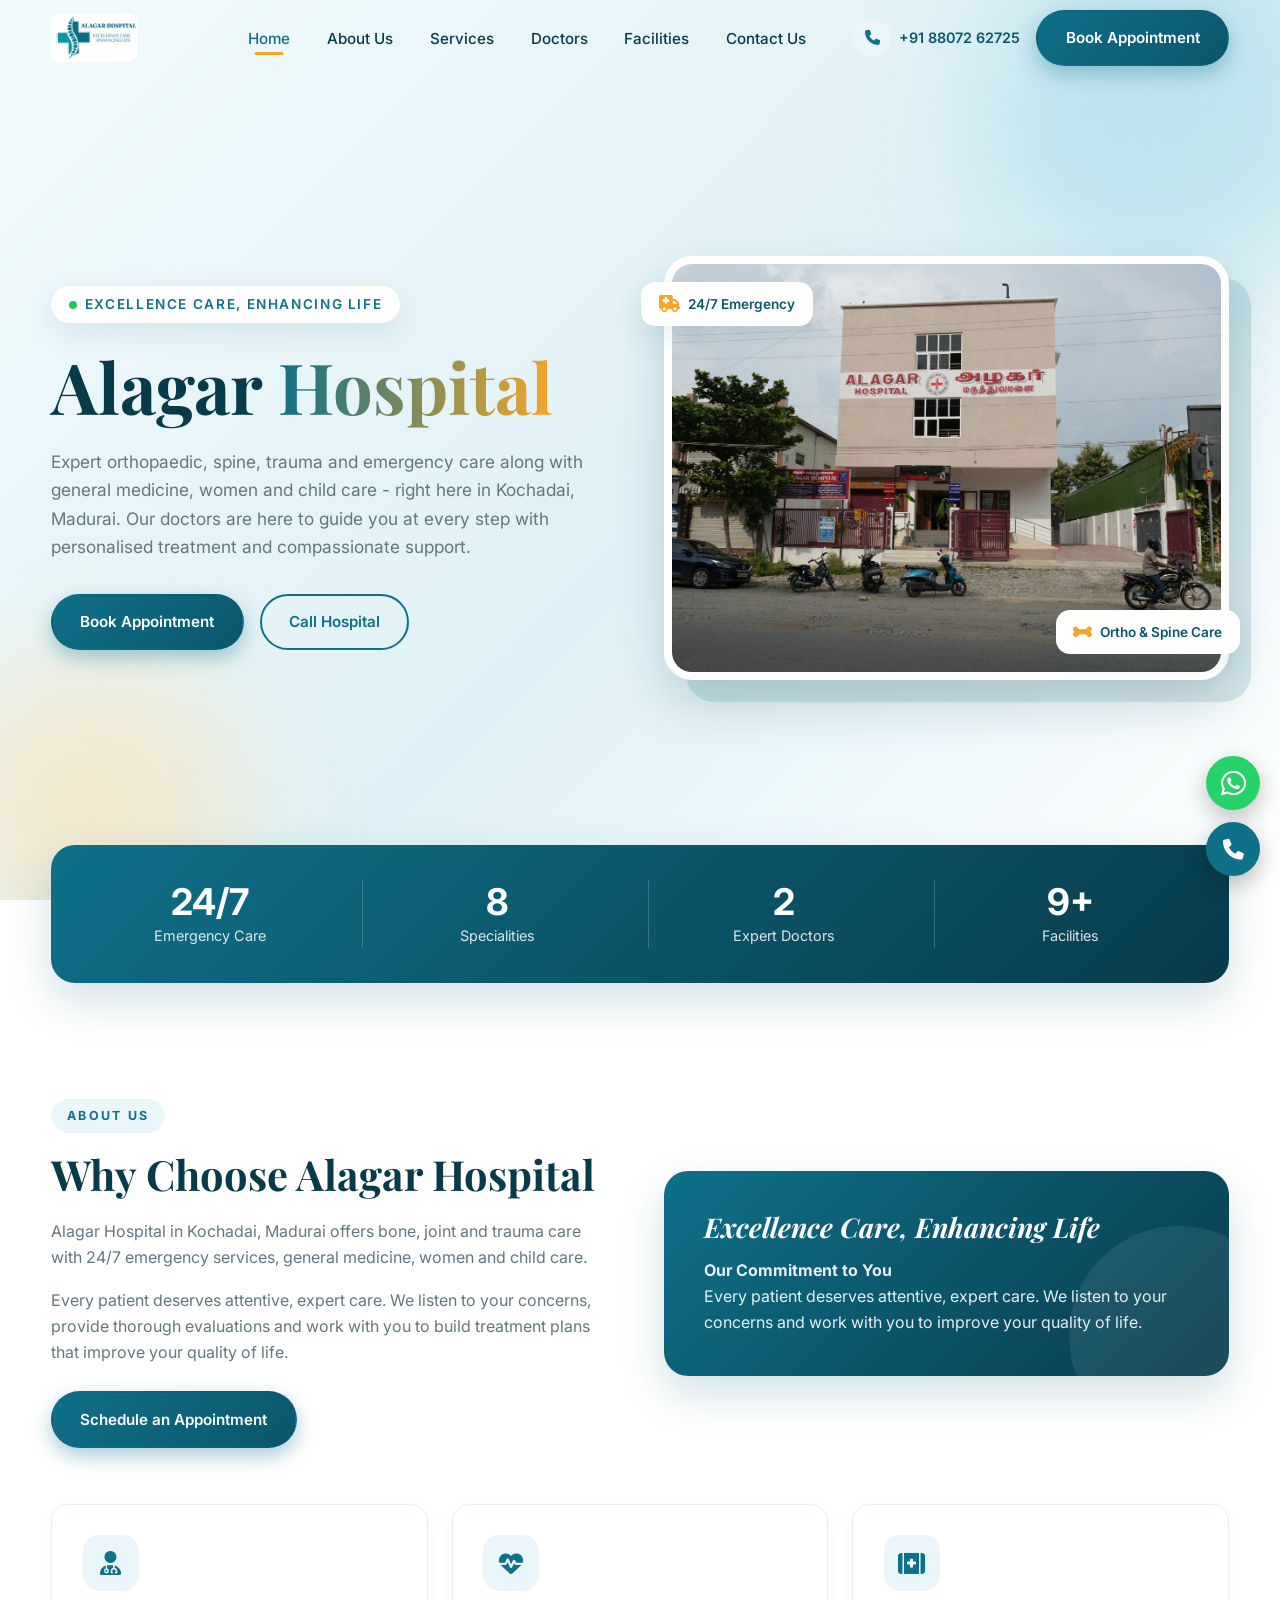
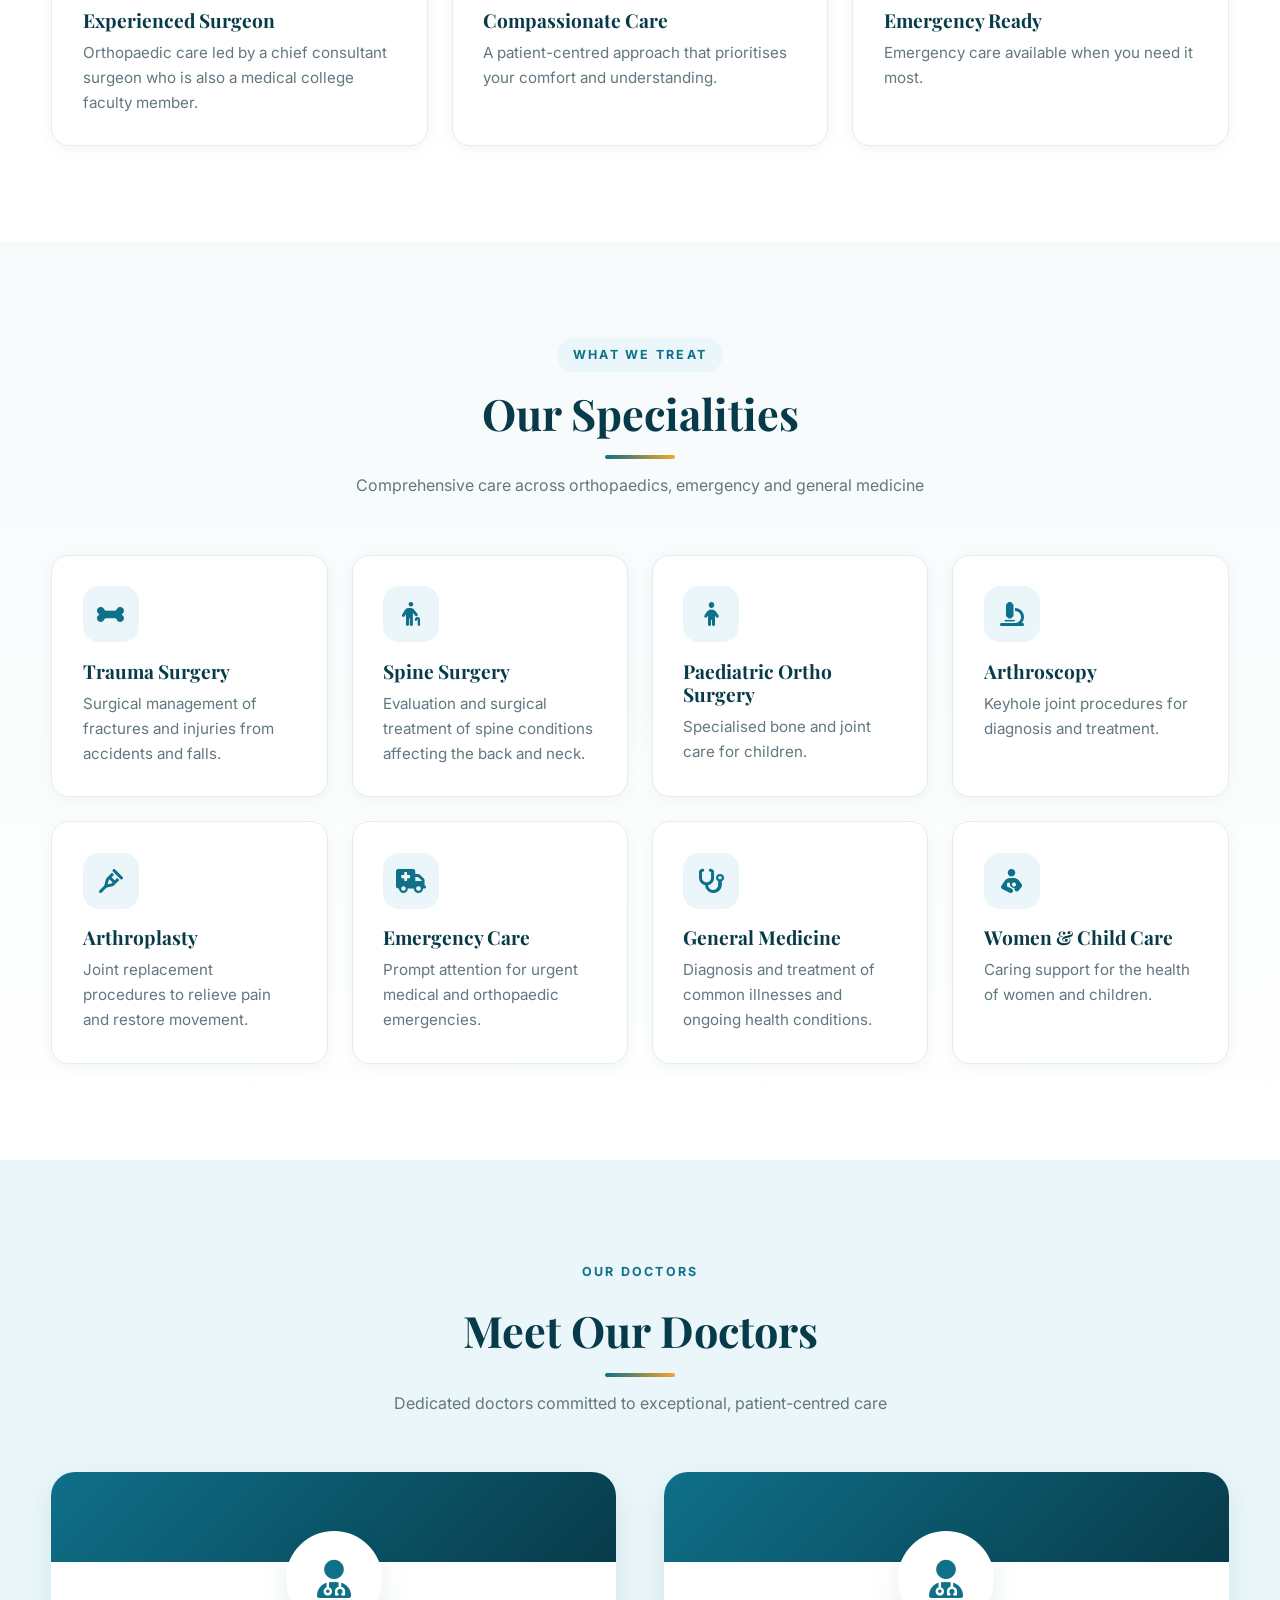
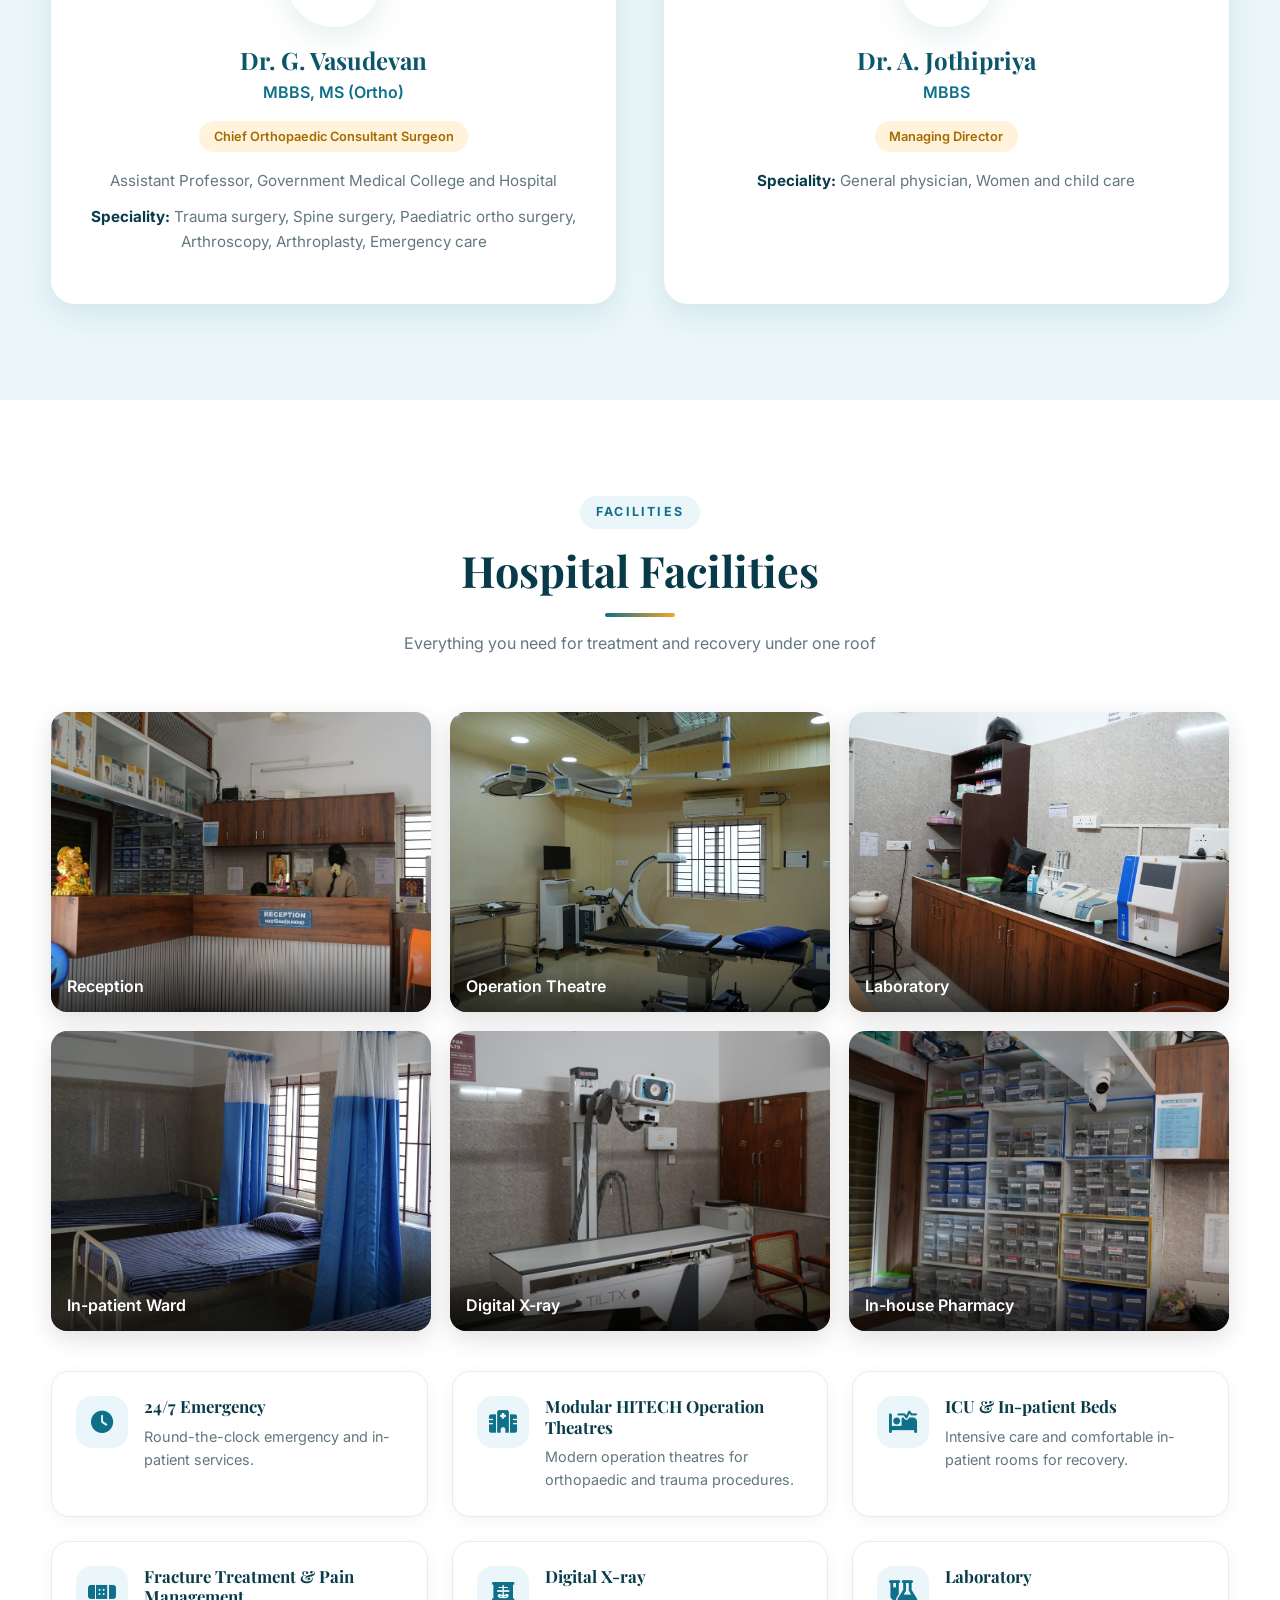
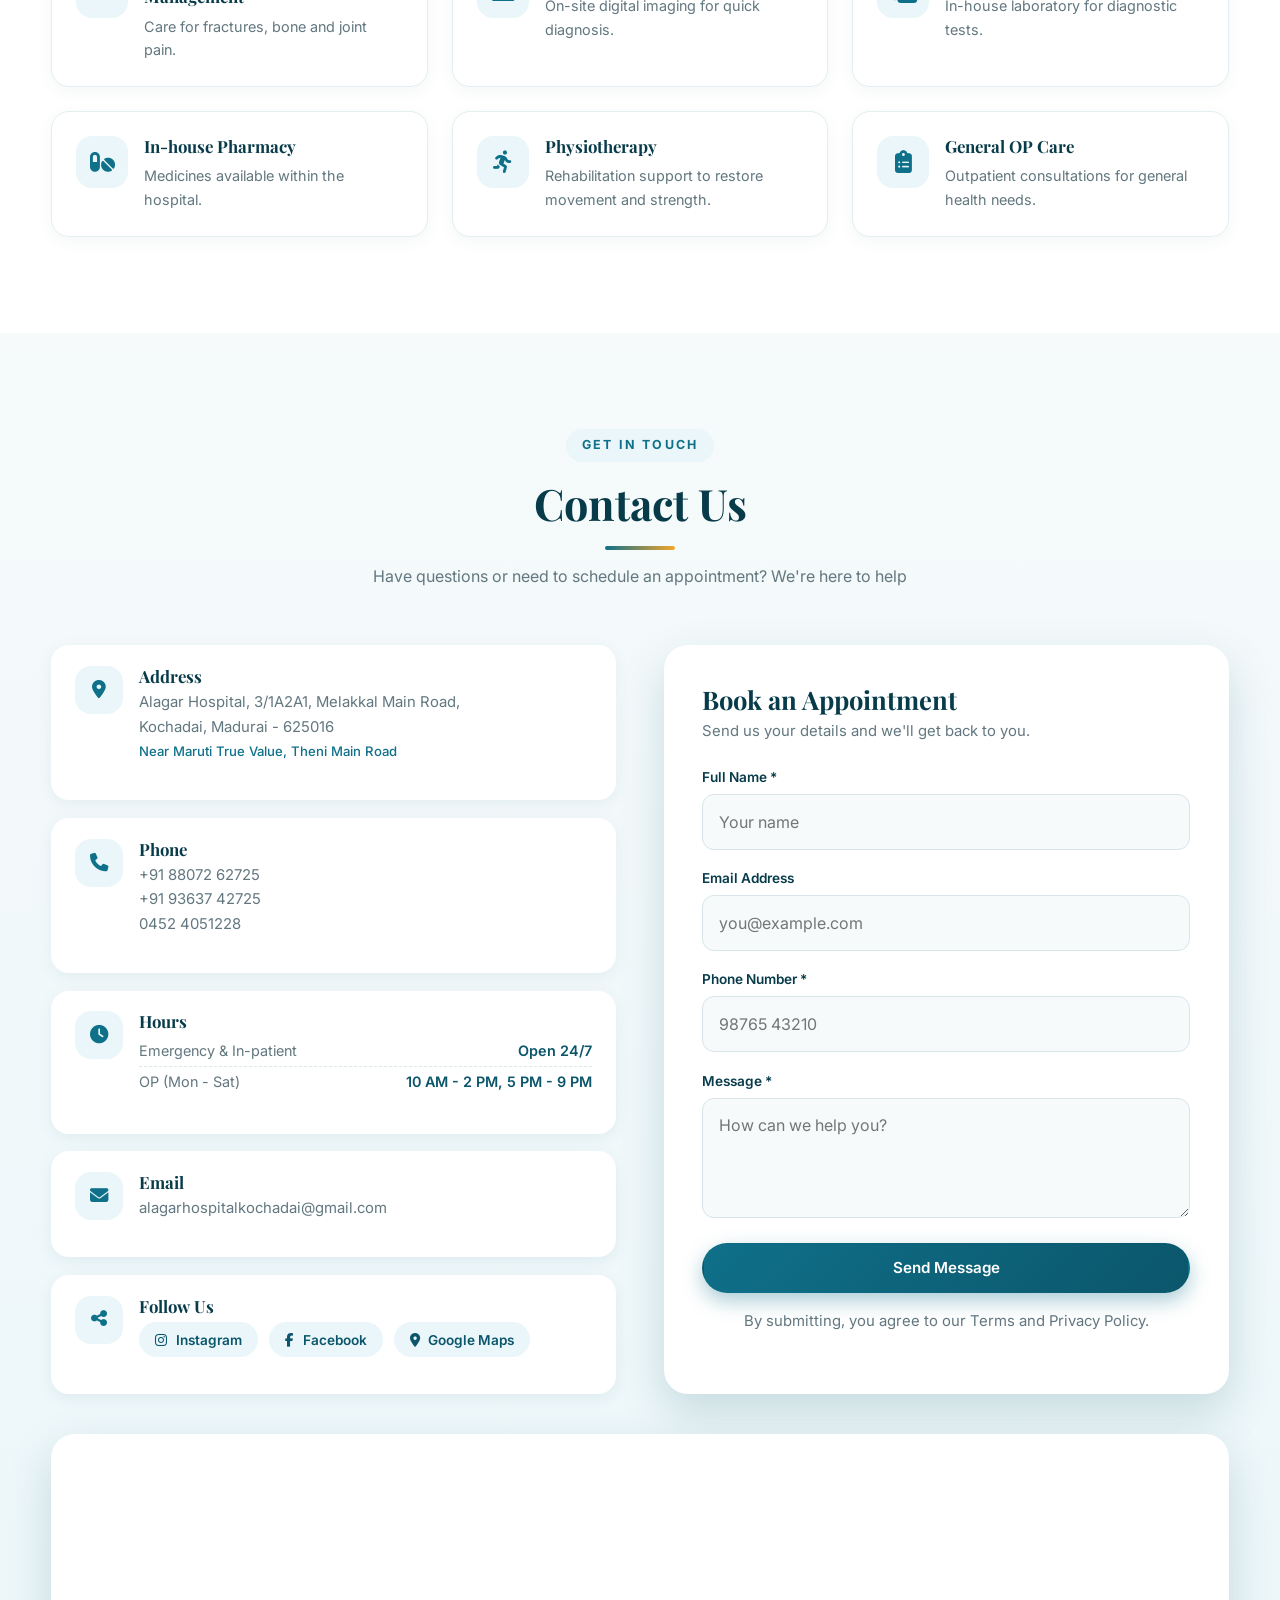
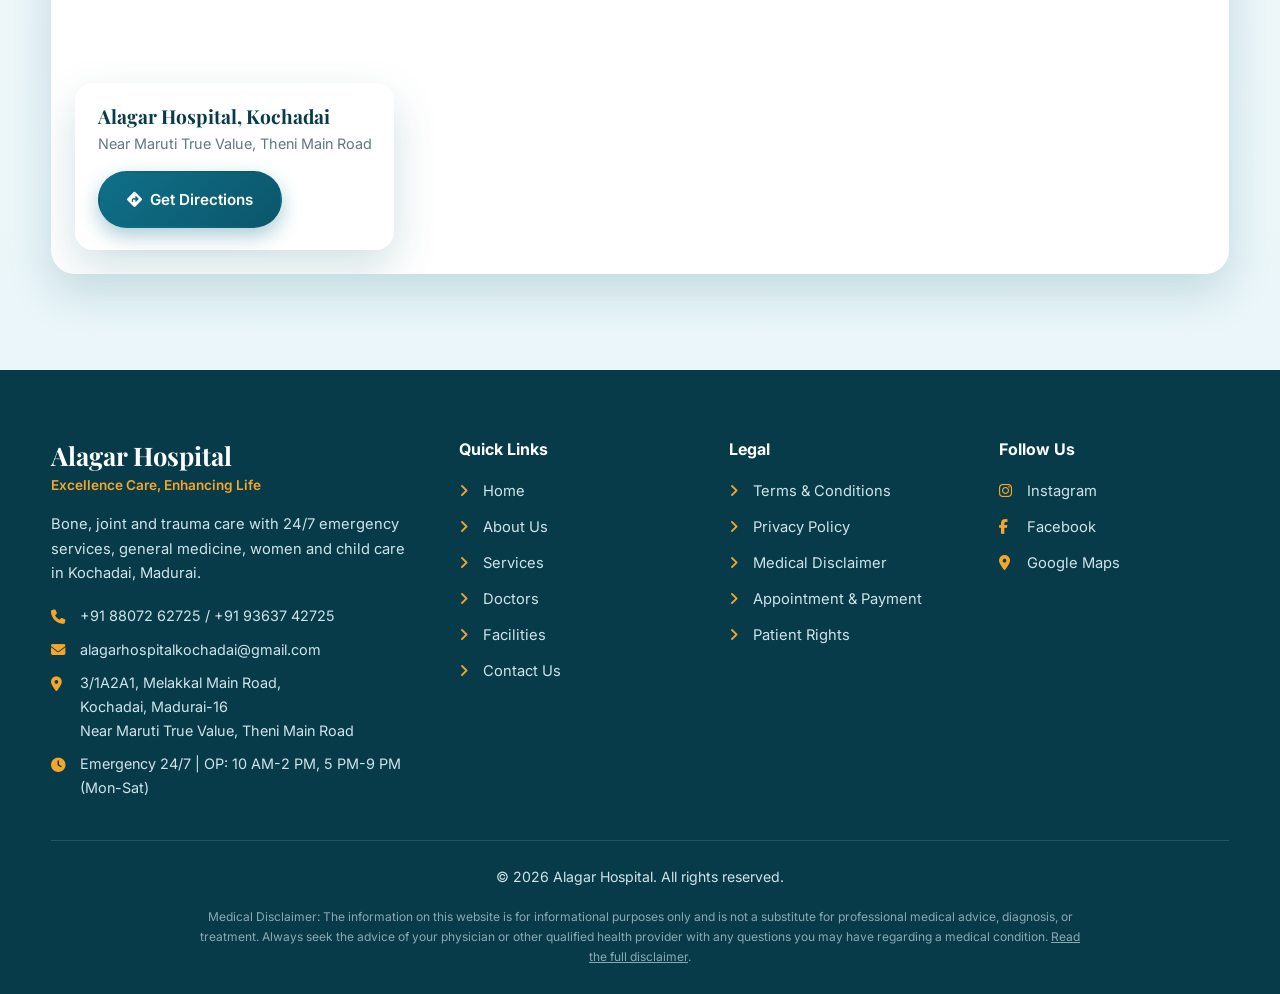
==== commit b6359c45: "ui corrections Updated" ====
--- a/index.html
+++ b/index.html
@@ -42,7 +42,7 @@
                 </div>
                 <div class="hero-image reveal zoom" style="--d:.2s">
                     <div class="hero-image-wrapper">
-                        <img src="assets/images/alagar-logo.jpeg" alt="Alagar Hospital">
+                        <img src="assets/images/hospital-building.jpg" alt="Alagar Hospital building, Kochadai, Madurai">
                     </div>
                     <div class="float-badge fb1"><i class="fa-solid fa-truck-medical"></i> 24/7 Emergency</div>
                     <div class="float-badge fb2"><i class="fa-solid fa-bone"></i> Ortho &amp; Spine Care</div>
@@ -159,6 +159,15 @@
                     <h2 class="section-title">Hospital Facilities</h2>
                     <p class="section-description">Everything you need for treatment and recovery under one roof</p>
                 </div>
+
+                <div class="photo-gallery">
+                    <figure class="photo reveal span-4" style="--d:.1s"><img src="assets/images/reception.jpg" alt="Hospital reception" style="object-position:center 48%" loading="lazy"><figcaption>Reception</figcaption></figure>
+    <figure class="photo reveal span-4"><img src="assets/images/operation-theatre.jpg" alt="Modular operation theatre" style="object-position:center 60%" loading="lazy"><figcaption>Operation Theatre</figcaption></figure>
+<figure class="photo reveal span-4" style="--d:.1s"><img src="assets/images/laboratory.jpg" alt="In-house laboratory" style="object-position:center 65%" loading="lazy"><figcaption>Laboratory</figcaption></figure>
+<figure class="photo reveal span-4"><img src="assets/images/inpatient-ward.jpg" alt="In-patient ward" style="object-position:center 70%" loading="lazy"><figcaption>In-patient Ward</figcaption></figure>
+    <figure class="photo reveal span-4" style="--d:.1s"><img src="assets/images/xray-room.jpg" alt="Digital X-ray room" style="object-position:center 55%" loading="lazy"><figcaption>Digital X-ray</figcaption></figure>
+    <figure class="photo reveal span-4" style="--d:.2s"><img src="assets/images/pharmacy.jpg" alt="In-house pharmacy" style="object-position:center 45%" loading="lazy"><figcaption>In-house Pharmacy</figcaption></figure>
+</div>
 
                 <div class="grid-3">
                     <div class="facility-card reveal"><div class="icon-bubble"><i class="fa-solid fa-clock"></i></div><div><h3>24/7 Emergency</h3><p>Round-the-clock emergency and in-patient services.</p></div></div>
@@ -256,8 +265,7 @@
                             </div>
                             <button type="submit" class="btn btn-primary w-100">Send Message</button>
                         </form>
-                        <p class="form-disclaimer">This form is for general inquiries. For medical emergencies, please
-                            call 108 or contact the hospital immediately.</p>
+                        <p class="form-disclaimer">By submitting, you agree to our <a href="terms-and-conditions.html">Terms</a> and <a href="privacy-policy.html">Privacy Policy</a>.</p>
                     </div>
                 </div>
 
--- a/css/style.css
+++ b/css/style.css
@@ -82,13 +82,10 @@
 .hero-description { font-size: 1.08rem; color: var(--muted); max-width: 540px; margin-bottom: 2rem; }
 .hero-actions { display: flex; flex-wrap: wrap; gap: 1rem; }
 .hero-image { position: relative; display: grid; place-items: center; }
-.hero-image-wrapper { width: min(420px, 90%); aspect-ratio: 1; border-radius: 50%; background: #fff; display: grid; place-items: center; padding: 2.2rem; box-shadow: var(--shadow-lg); position: relative; animation: float 6s ease-in-out infinite; }
-.hero-image-wrapper::before { content: ""; position: absolute; inset: -16px; border-radius: 50%; border: 2px dashed rgba(15, 112, 137, .35); animation: spin 28s linear infinite; }
-.hero-image-wrapper img { border-radius: 50%; width: 100%; height: 100%; object-fit: contain; }
 .float-badge { position: absolute; background: #fff; padding: .7rem 1.1rem; border-radius: 14px; box-shadow: var(--shadow); font-size: .85rem; font-weight: 600; color: var(--secondary); display: flex; align-items: center; gap: .5rem; animation: float 5s ease-in-out infinite; }
 .float-badge i { color: var(--accent); font-size: 1.05rem; }
-.float-badge.fb1 { top: 8%; left: 0; }
-.float-badge.fb2 { bottom: 10%; right: 0; animation-delay: -2.5s; }
+.float-badge.fb1 { top: 8%; left: -14px; }
+.float-badge.fb2 { bottom: 10%; right: -14px; animation-delay: -2.5s; }
 
 /* Stats strip */
 .stats { margin-top: -55px; padding: 0 0 20px; position: relative; z-index: 5; }
@@ -199,7 +196,7 @@
 
 /* ========== Footer ========== */
 .site-footer { background: var(--dark); color: #cfe3e9; padding: 70px 0 28px; }
-.footer-grid { display: grid; grid-template-columns: 1.6fr 1fr 1fr; gap: 2.5rem; }
+.footer-grid { display: grid; grid-template-columns: 1.6fr 1fr 1fr 1fr; gap: 2.5rem; }
 .footer-brand { color: #fff; font-size: 1.6rem; margin-bottom: .2rem; }
 .footer-designation { color: var(--accent); font-size: .85rem; font-weight: 600; display: block; margin-bottom: 1rem; }
 .footer-bio { font-size: .92rem; margin-bottom: 1.2rem; }
@@ -255,7 +252,7 @@
     .hero-description { margin-inline: auto; }
     .hero-actions { justify-content: center; }
     .hero-image { order: -1; }
-    .hero-image-wrapper { width: min(300px, 70%); }
+    .hero-image-wrapper { width: 100%; max-width: 440px; box-shadow: var(--shadow-lg); }
     .mobile-toggle { display: flex; }
     .nav-menu { position: fixed; top: 0; right: 0; height: 100vh; height: 100dvh; width: min(330px, 85%); background: #fff; flex-direction: column; align-items: stretch; justify-content: flex-start; gap: 1.5rem;
         padding: 100px 1.6rem 2rem; transform: translateX(100%); visibility: hidden; transition: transform .45s cubic-bezier(.77, 0, .18, 1), visibility .45s; box-shadow: -10px 0 40px rgba(0, 0, 0, .2); z-index: 1100; overflow-y: auto; }
@@ -289,4 +286,134 @@
 @media (prefers-reduced-motion: reduce) {
     *, *::before, *::after { animation: none !important; transition: none !important; }
     .reveal { opacity: 1; transform: none; }
-}+}
+
+.hero-image-wrapper img { width: 100%; height: 100%; object-fit: cover; border-radius: inherit; }
+
+.photo-gallery {
+    display: grid;
+    grid-template-columns: repeat(12, 1fr);
+    gap: 1.2rem;
+    margin-bottom: 2.5rem;
+}
+.photo { position: relative; margin: 0; height: 300px; border-radius: 16px; overflow: hidden; box-shadow: 0 8px 24px rgba(0,0,0,.12); }
+.photo.span-6 { grid-column: span 6; }
+.photo.span-4 { grid-column: span 4; }
+.photo img { width: 100%; height: 100%; object-fit: cover; display: block; transition: transform .5s ease; }
+.photo:hover img { transform: scale(1.06); }
+.photo figcaption {
+    position: absolute; left: 0; right: 0; bottom: 0;
+    padding: 2rem 1rem .8rem;
+    color: #fff; font-weight: 600;
+    background: linear-gradient(transparent, rgba(0,0,0,.65));
+}
+@media (max-width: 900px) {
+    .photo.span-6, .photo.span-4 { grid-column: span 12; height: 240px; }
+}
+
+.photo-gallery + .grid-3 { margin-top: 2.5rem; }
+
+/* ===== Hero image: replace circle with rounded photo frame ===== */
+.hero-image::before,
+.hero-image::after,
+.hero-image-wrapper::before,
+.hero-image-wrapper::after {
+    display: none !important; /* removes the dashed ring / circle decorations */
+}
+
+.hero-image {
+    position: relative;
+    display: flex;
+    justify-content: center;
+}
+
+.hero-image-wrapper {
+    width: 100% !important;
+    max-width: 580px;
+    height: auto !important;
+    aspect-ratio: 4 / 3;
+    padding: 0 !important;
+    border-radius: 28px !important;
+    border: 8px solid #fff;
+    background: #fff !important;
+    overflow: hidden;
+    animation: none !important;
+    transform: none !important;
+    box-shadow:
+        0 24px 50px rgba(15, 60, 80, .18),
+        22px 22px 0 0 rgba(13, 107, 130, .14); /* offset teal block behind the photo */
+}
+
+.hero-image-wrapper img {
+    width: 100% !important;
+    height: 100% !important;
+    border-radius: 0 !important;
+    object-fit: cover;
+    object-position: center 40%;
+    animation: none !important;
+    display: block;
+}
+
+/* floating badges sit on the frame corners */
+.hero-image .fb1 { top: 6%; left: -4%; right: auto; bottom: auto; }
+.hero-image .fb2 { bottom: 6%; right: -2%; left: auto; top: auto; }
+
+@media (max-width: 768px) {
+    .hero-image-wrapper { max-width: 100%; box-shadow: 0 16px 36px rgba(15, 60, 80, .16); }
+    .hero-image .fb1 { left: 4%; }
+    .hero-image .fb2 { right: 4%; }
+}
+
+/* ========== Legal pages ========== */
+.legal { background: var(--bg); padding: 70px 0 60px; }
+.legal-grid { display: grid; grid-template-columns: 290px 1fr; gap: 2.5rem; align-items: start; }
+.legal-nav { position: sticky; top: calc(var(--nav-h) + 20px); background: #fff; border: 1px solid #e3eef1; border-radius: var(--radius); padding: 1.4rem; box-shadow: var(--shadow); }
+.legal-nav h3 { font-size: 1.1rem; margin-bottom: .8rem; }
+.legal-nav ul a { display: flex; align-items: center; gap: .7rem; padding: .7rem .9rem; border-radius: 12px; font-weight: 500; font-size: .92rem; color: var(--dark); transition: background .3s, color .3s; }
+.legal-nav ul a i { color: var(--primary); width: 18px; text-align: center; }
+.legal-nav ul a:hover, .legal-nav ul a.active { background: var(--soft); color: var(--primary); }
+.legal-nav ul a.active { font-weight: 600; }
+.legal-help { margin-top: 1.2rem; padding: 1.1rem 1.2rem; border-radius: 14px; background: linear-gradient(135deg, var(--primary), var(--dark)); color: #fff; font-size: .88rem; }
+.legal-help p { opacity: .85; margin-bottom: .6rem; }
+.legal-help a { color: #fff; font-weight: 700; }
+.legal-content { background: #fff; border: 1px solid #e3eef1; border-radius: 24px; padding: 2.8rem; box-shadow: var(--shadow); }
+.legal-updated { display: inline-block; font-size: .8rem; font-weight: 600; color: var(--primary); background: var(--soft); padding: .35rem .9rem; border-radius: 50px; margin-bottom: 1.2rem; }
+.legal-intro { font-size: 1.05rem; color: var(--text); margin-bottom: .5rem; }
+.legal-content h2 { font-size: 1.35rem; margin: 2.2rem 0 .7rem; display: flex; gap: .6rem; align-items: baseline; }
+.legal-content h2 span { color: var(--accent); font-family: 'Inter', sans-serif; font-weight: 700; font-size: 1rem; }
+.legal-content p, .legal-content li { color: var(--muted); font-size: .97rem; margin-bottom: .8rem; max-width: 75ch; }
+.legal-content ul { list-style: disc; padding-left: 1.3rem; margin-bottom: 1rem; }
+.legal-content li { margin-bottom: .45rem; }
+.legal-content a { color: var(--primary); font-weight: 600; text-decoration: underline; text-underline-offset: 3px; }
+.legal-content strong { color: var(--dark); }
+.legal-note { display: flex; gap: .9rem; align-items: flex-start; background: #fff8e8; border-left: 4px solid var(--accent); padding: 1rem 1.2rem; border-radius: 0 12px 12px 0; margin: 1.2rem 0; }
+.legal-note p { margin: 0; color: #6b4a00; font-size: .93rem; }
+.legal-note i { color: #d98a0b; margin-top: .25rem; }
+.legal-emergency { background: #fdecec; border-left-color: #dc2626; }
+.legal-emergency p { color: #7f1d1d; }
+.legal-emergency i { color: #dc2626; }
+.legal-emergency a { color: #b91c1c; }
+@media (max-width: 992px) {
+    .legal-grid { grid-template-columns: 1fr; }
+    .legal-nav { position: static; }
+    .legal-nav ul { display: grid; grid-template-columns: 1fr 1fr; gap: .3rem; }
+}
+@media (max-width: 640px) {
+    .legal-content { padding: 1.6rem; }
+    .legal-nav ul { grid-template-columns: 1fr; }
+}
+
+/* Legal page banners - one image per page */
+.banner-terms       { background: url('../assets/images/banner-terms.svg') center / cover no-repeat, linear-gradient(135deg, #f2fafc 0%, #dff1f6 55%, #fff 100%); }
+.banner-privacy     { background: url('../assets/images/banner-privacy.svg') center / cover no-repeat, linear-gradient(135deg, #f2fafc 0%, #dff1f6 55%, #fff 100%); }
+.banner-disclaimer  { background: url('../assets/images/banner-disclaimer.svg') center / cover no-repeat, linear-gradient(135deg, #f2fafc 0%, #dff1f6 55%, #fff 100%); }
+.banner-appointment { background: url('../assets/images/banner-appointment.svg') center / cover no-repeat, linear-gradient(135deg, #f2fafc 0%, #dff1f6 55%, #fff 100%); }
+.banner-rights      { background: url('../assets/images/banner-rights.svg') center / cover no-repeat, linear-gradient(135deg, #f2fafc 0%, #dff1f6 55%, #fff 100%); }
+
+@media (max-width: 992px) {
+    .banner-terms, .banner-privacy, .banner-disclaimer, .banner-appointment, .banner-rights {
+        background-size: 1100px auto, cover;
+        background-position: center bottom, center;
+    }
+}
+.legal-img { display: block; width: 100%; height: auto; max-height: 320px; object-fit: cover; border-radius: 16px; margin: 1.4rem 0 .6rem; }
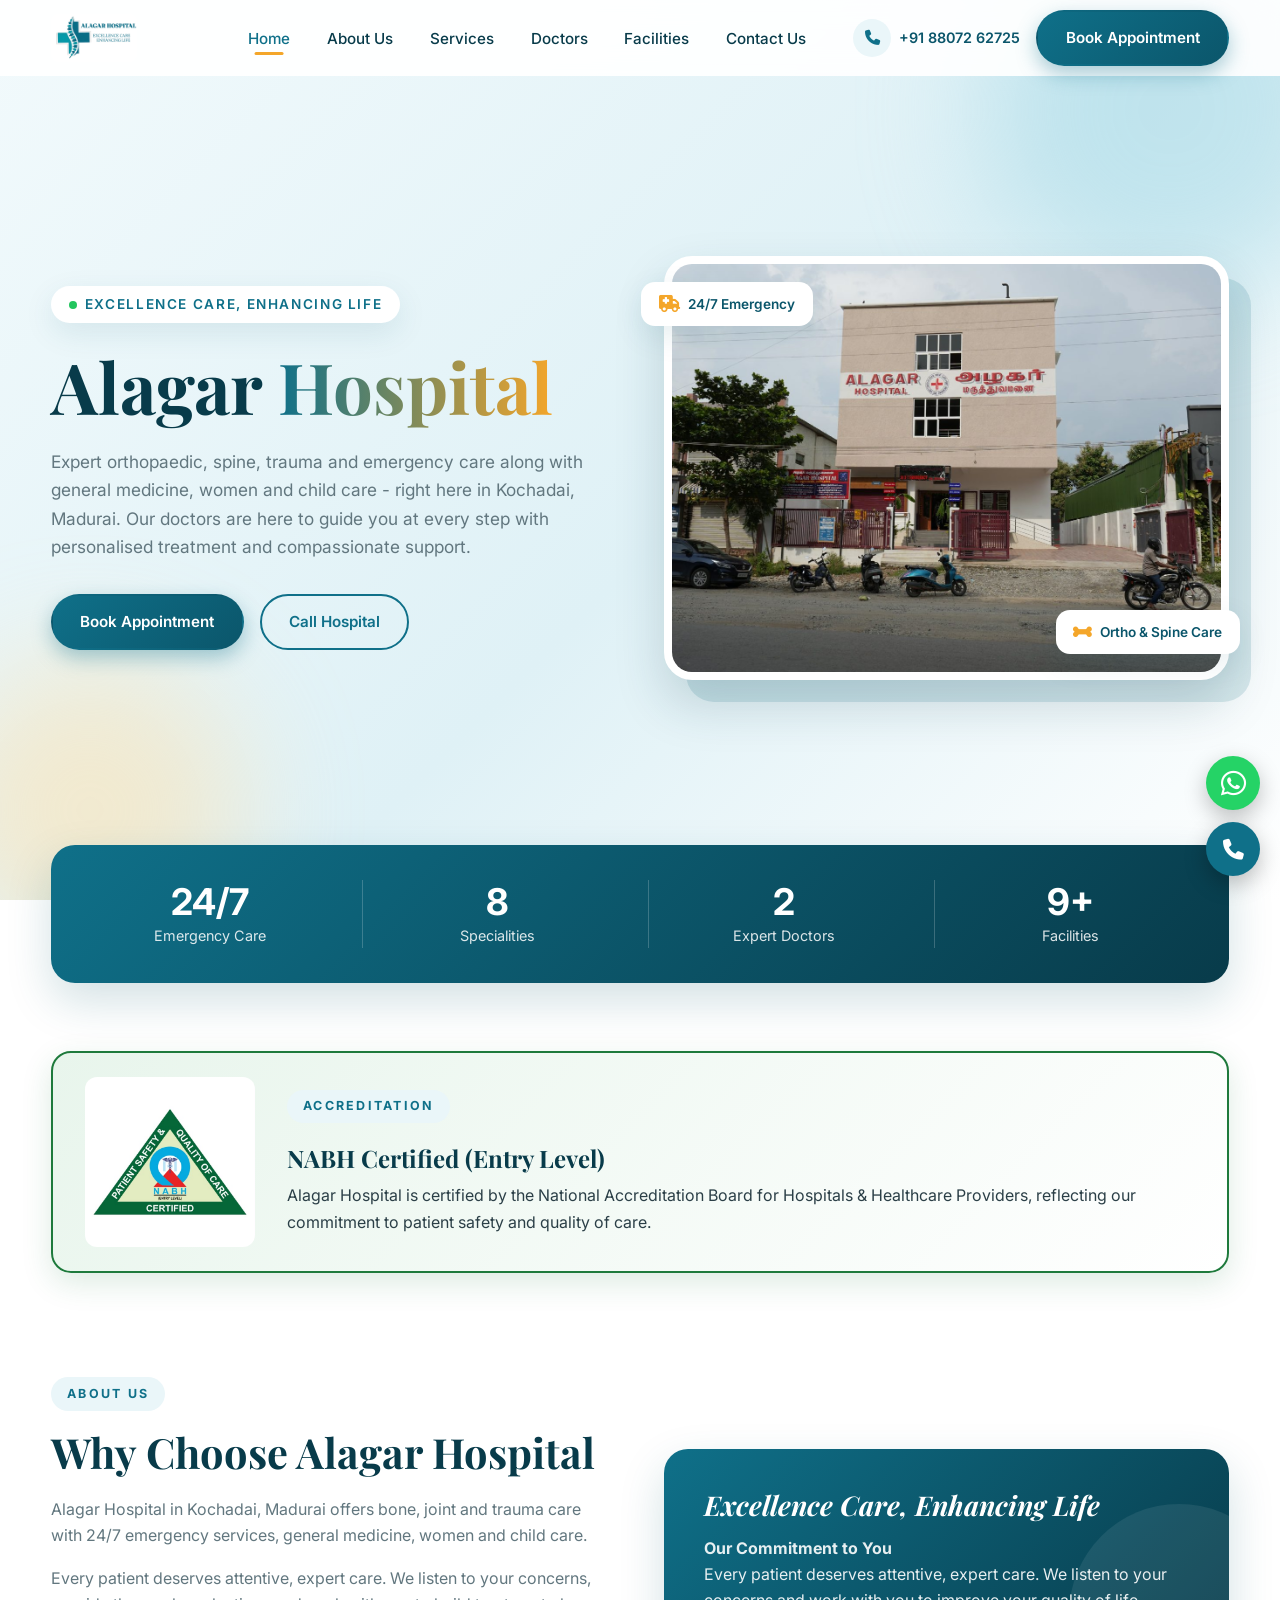
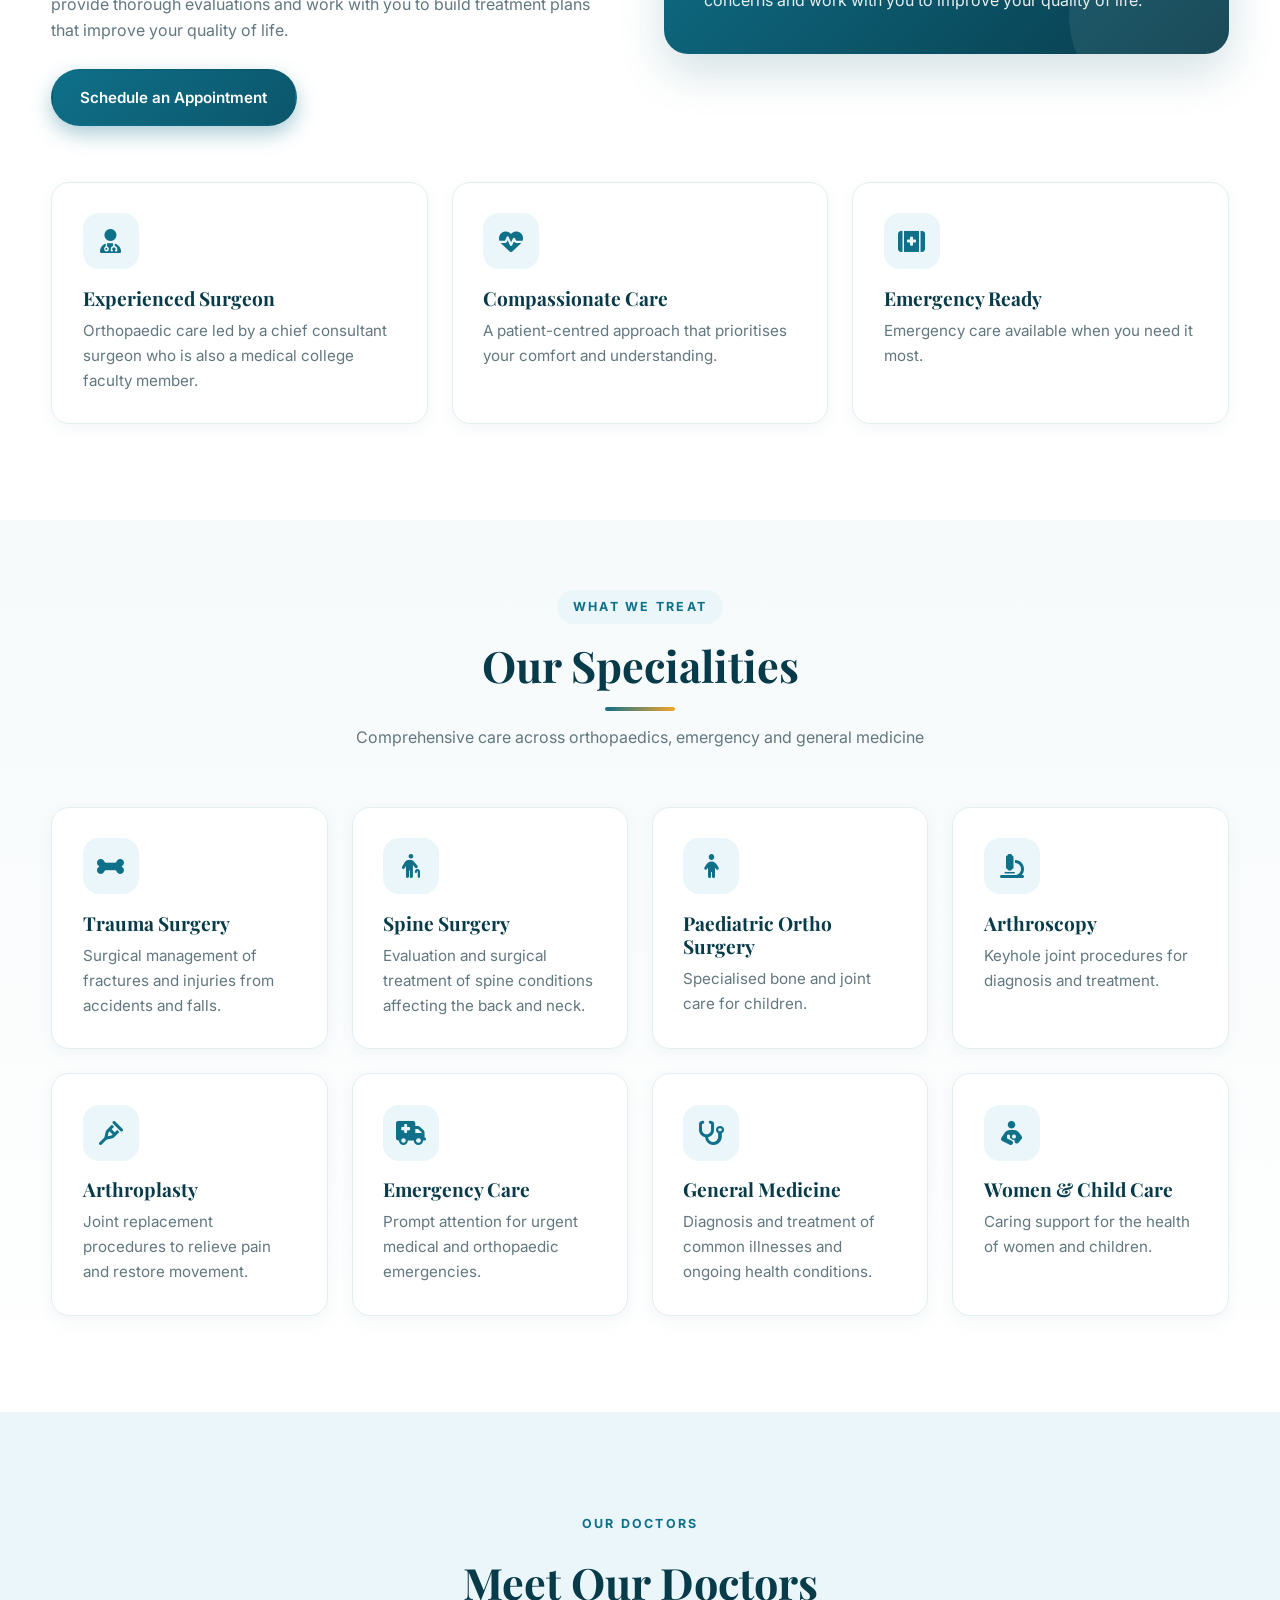
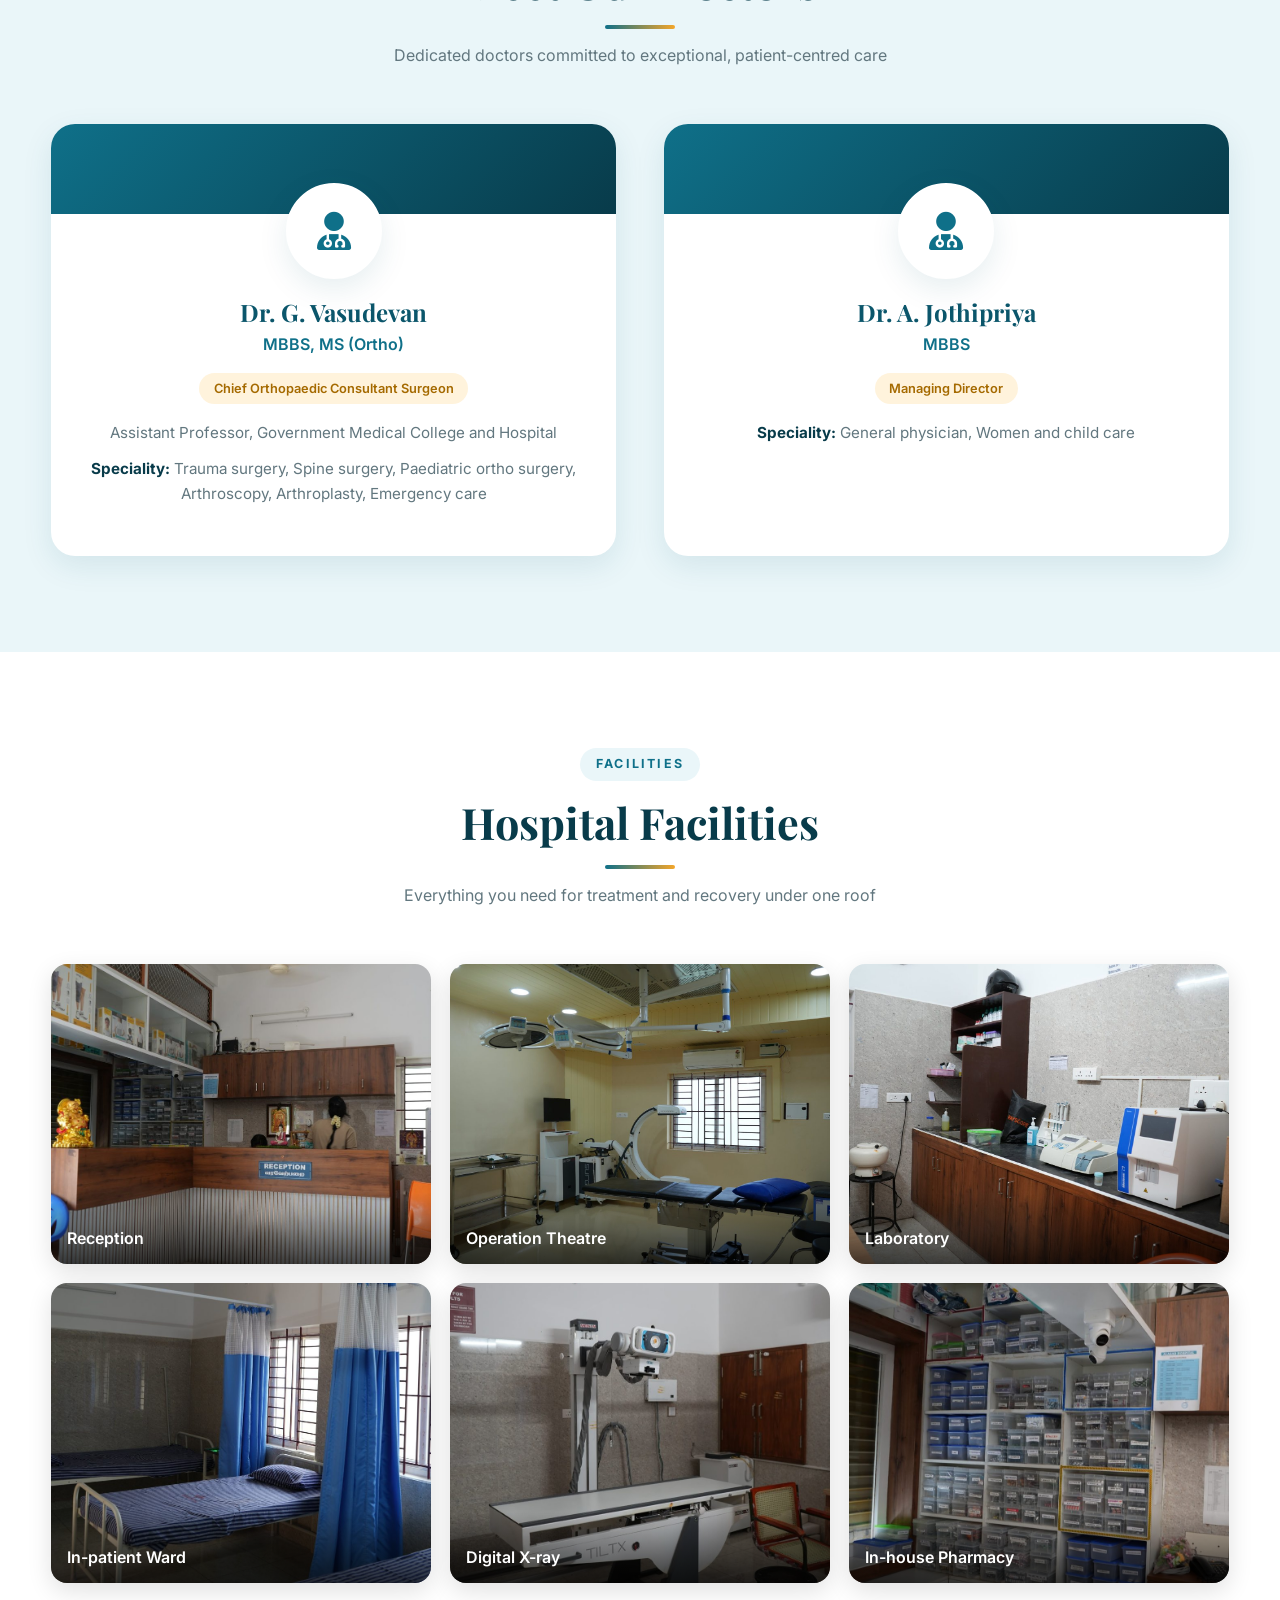
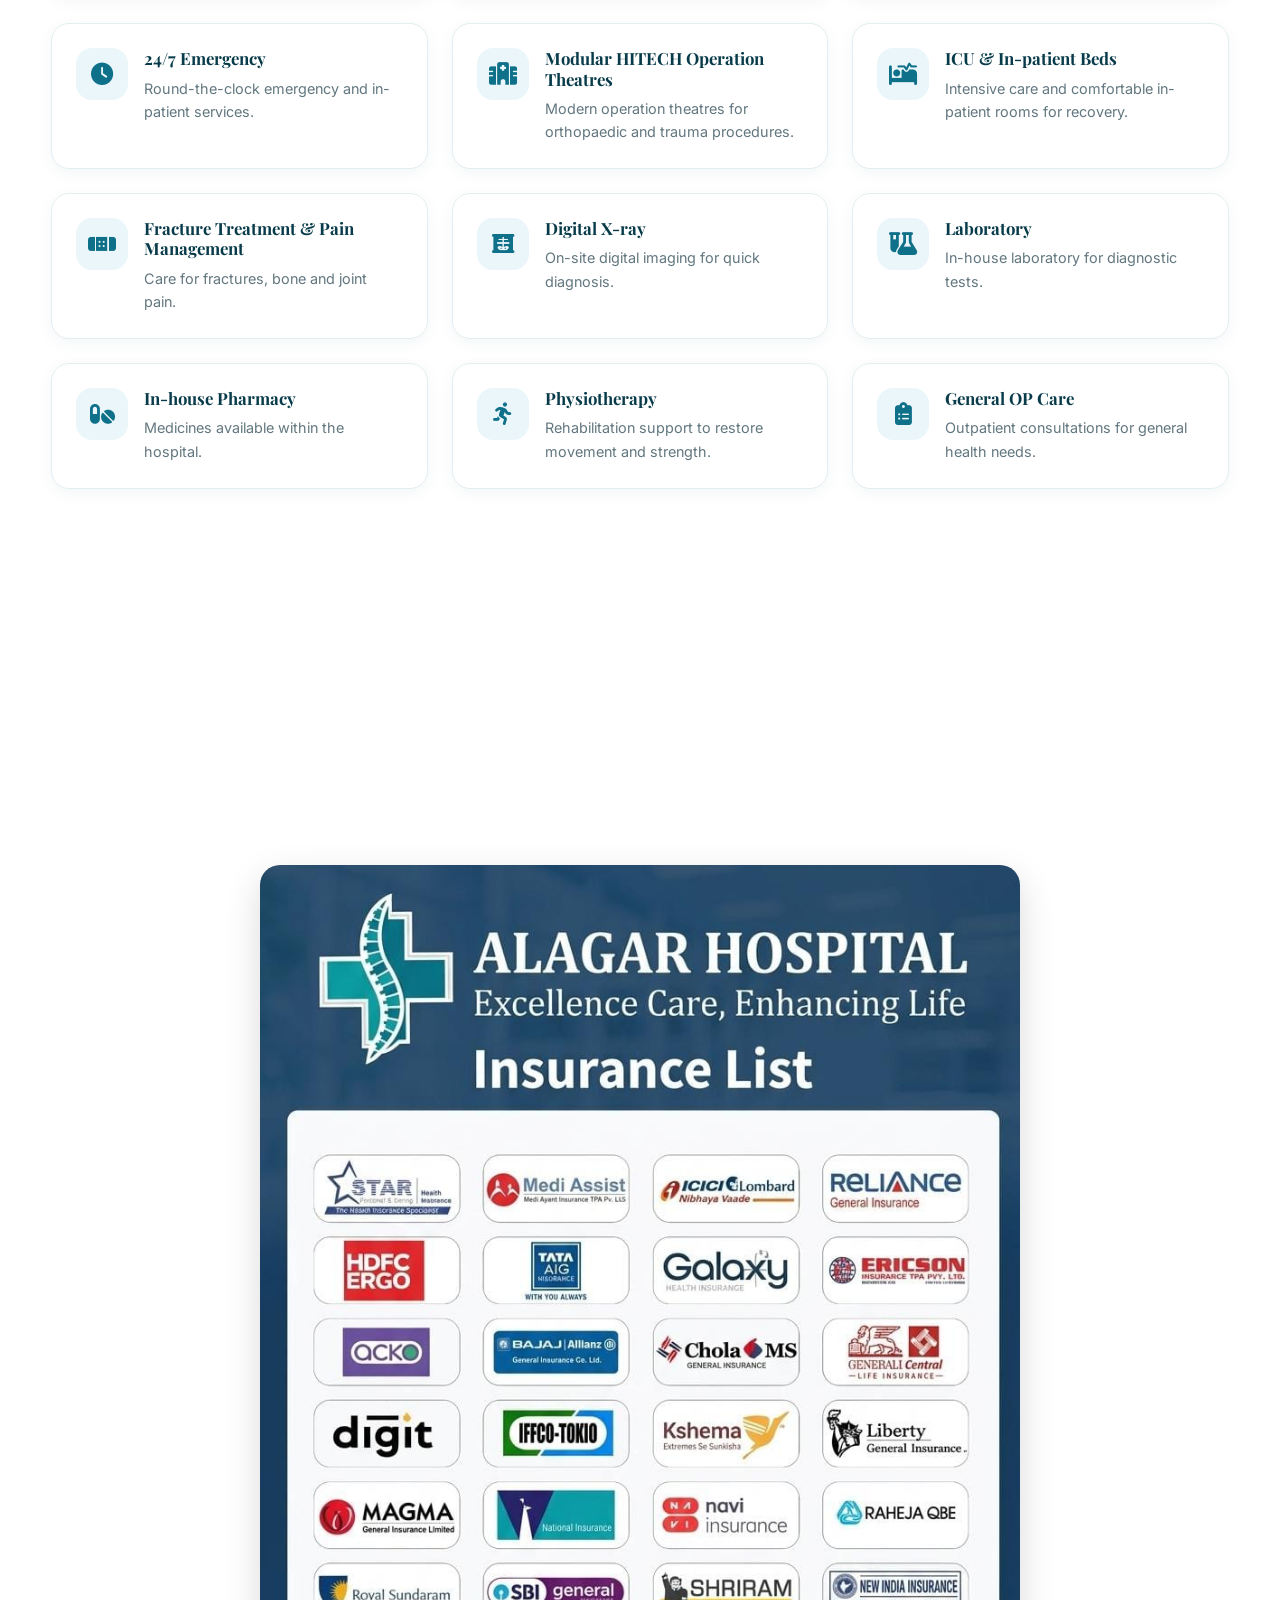
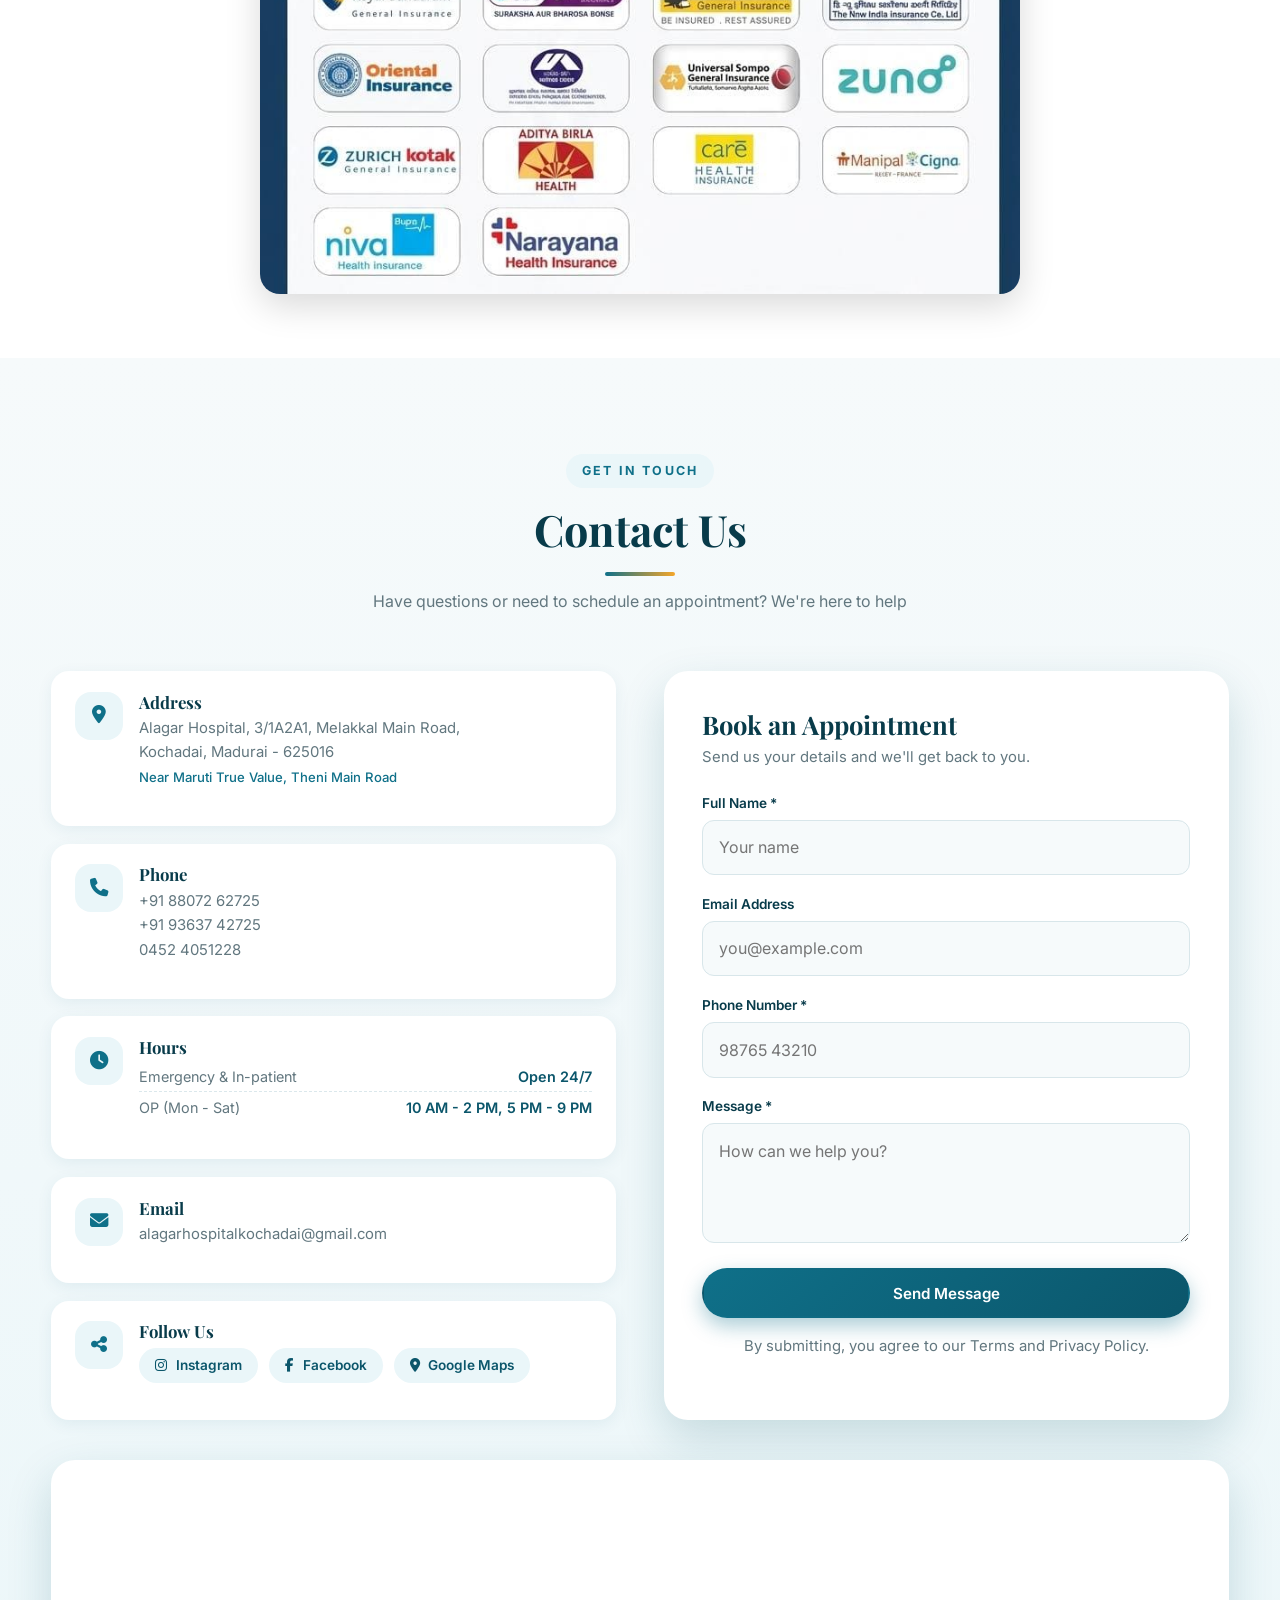
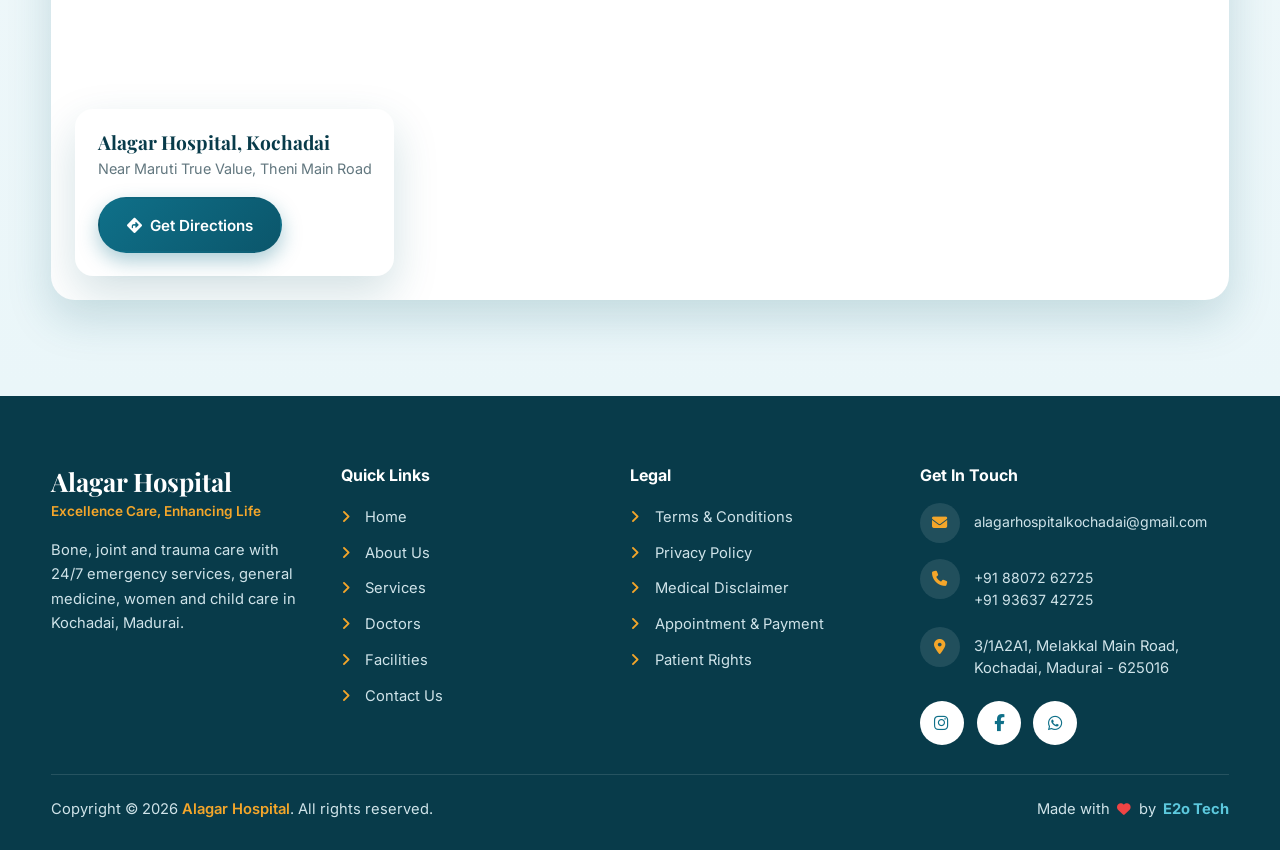
==== commit 2ff126e9: "ui corrections Updated" ====
--- a/index.html
+++ b/index.html
@@ -46,6 +46,7 @@
                     </div>
                     <div class="float-badge fb1"><i class="fa-solid fa-truck-medical"></i> 24/7 Emergency</div>
                     <div class="float-badge fb2"><i class="fa-solid fa-bone"></i> Ortho &amp; Spine Care</div>
+                    <!-- <div class="float-badge fb3"><i class="fa-solid fa-certificate"></i> NABH Certified</div> -->
                 </div>
             </div>
         </section>
@@ -60,6 +61,22 @@
                 </div>
             </div>
         </div>
+        
+        <!-- ===== NABH CERTIFICATION ===== -->
+        <section class="nabh" id="nabh">
+            <div class="container">
+                <div class="nabh-box reveal zoom">
+                    <img src="assets/images/nabh-certified.jpg"
+                        alt="NABH Entry Level Certified - Patient Safety and Quality of Care" loading="lazy">
+                    <div class="nabh-text">
+                        <span class="section-subtitle">ACCREDITATION</span>
+                        <h2>NABH Certified (Entry Level)</h2>
+                        <p>Alagar Hospital is certified by the National Accreditation Board for Hospitals &amp; Healthcare
+                            Providers, reflecting our commitment to patient safety and quality of care.</p>
+                    </div>
+                </div>
+            </div>
+        </section>
 
         <!-- ===== ABOUT US ===== -->
         <section class="about" id="about">
@@ -183,6 +200,20 @@
             </div>
         </section>
 
+        <!-- ===== INSURANCE ===== -->
+<section class="insurance" id="insurance">
+    <div class="container">
+        <div class="section-header reveal">
+            <span class="section-subtitle">INSURANCE</span>
+            <h2 class="section-title">Insurances Available</h2>
+            <p class="section-description">We accept a wide range of health insurance providers</p>
+        </div>
+        <div class="insurance-card reveal zoom">
+            <img src="assets/images/insurance-list.jpg" alt="Alagar Hospital insurance list - Star Health, Medi Assist, ICICI Lombard, HDFC Ergo, Bajaj Allianz, Care Health and more" loading="lazy">
+        </div>
+    </div>
+</section>
+
         <!-- ===== CONTACT US (includes location) ===== -->
         <section class="contact" id="contact">
             <div class="container">
--- a/css/style.css
+++ b/css/style.css
@@ -18,6 +18,32 @@
 .grid-4 { display: grid; grid-template-columns: repeat(4, 1fr); gap: 1.5rem; }
 .text-center { text-align: center; }
 .w-100 { width: 100%; }
+
+/* NABH */
+.nabh { padding: 2rem 0 0; }
+.nabh + .about { padding-top: 56px; }   /* overrides the big navbar offset on the home page */
+.nabh-box {
+    display: flex;
+    align-items: center;
+    gap: 2rem;
+    padding: 1.2rem 2rem;
+    border-radius: 20px;
+    background: linear-gradient(135deg, #e8f5ec, #ffffff);
+    border: 2px solid #1e7a3c;
+    box-shadow: 0 10px 30px rgba(30, 122, 60, .15);
+}
+.nabh-box img { width: 150px; height: auto; flex-shrink: 0; border-radius: 12px; }
+.nabh-text h2 { margin: .3rem 0 .5rem; }
+.nabh-text p { margin: 0; }
+
+/* About page: tighter gap under banner, NABH spacing */
+.inner-page .about { padding-top: 56px; }
+.inner-page .nabh { padding: 0 0 3rem; }
+
+/* Services page: insurance spacing */
+.inner-page .services { padding-bottom: 40px; }
+.inner-page .insurance { background: var(--soft); padding: 70px 0; }
+.inner-page .cta-band { padding-top: 70px; }
 
 /* Buttons */
 .btn { display: inline-flex; align-items: center; justify-content: center; gap: .5rem; padding: .85rem 1.7rem; border-radius: 50px; font-weight: 600; font-size: .95rem;
@@ -209,9 +235,31 @@
 .footer-links-list a i { width: 18px; margin-right: .4rem; color: var(--accent); }
 .footer-links-list a:hover { color: var(--accent); padding-left: 6px; }
 .footer-divider { height: 1px; background: rgba(255, 255, 255, .12); margin: 2.5rem 0 1.5rem; }
-.footer-bottom { text-align: center; font-size: .88rem; }
-.footer-disclaimer { margin-top: 1.2rem; font-size: .75rem; opacity: .65; text-align: center; max-width: 900px; margin-inline: auto; }
-
+/* ===== Footer: bottom bar ===== */
+.footer-disclaimer { margin: 2.5rem auto 0; font-size: .75rem; opacity: .65; text-align: center; max-width: 900px; }
+.footer-divider { height: 1px; background: rgba(255, 255, 255, .12); margin: 1.8rem 0 1.4rem; }
+
+.footer-bottom {
+    display: flex;
+    align-items: center;
+    justify-content: space-between;
+    gap: 1rem;
+    flex-wrap: wrap;
+    font-size: .92rem;
+    text-align: left;
+}
+.footer-bottom p { margin: 0; }
+.footer-bottom .brand-name { color: var(--accent); font-weight: 600; }
+.footer-bottom .made-by { display: flex; align-items: center; gap: .45rem; }
+.footer-bottom .made-by i { color: #ef4444; font-size: .85rem; animation: heartbeat 1.6s ease-in-out infinite; }
+.footer-bottom .made-by a { color: #5cc8dd; font-weight: 700; transition: color .3s; }
+.footer-bottom .made-by a:hover { color: var(--accent); }
+
+@keyframes heartbeat { 0%, 100% { transform: scale(1); } 15% { transform: scale(1.25); } 30% { transform: scale(1); } }
+
+@media (max-width: 640px) {
+    .footer-bottom { flex-direction: column; text-align: center; justify-content: center; }
+}
 /* Floating buttons */
 .floating-whatsapp-btn, .floating-call-btn, .to-top { position: fixed; right: 20px; width: 54px; height: 54px; border-radius: 50%; display: grid; place-items: center; color: #fff; z-index: 900; box-shadow: 0 8px 22px rgba(0, 0, 0, .25); transition: transform .3s; border: 0; cursor: pointer; }
 .floating-whatsapp-btn { bottom: 90px; background: #25d366; animation: pulseRing 2.2s infinite; }
@@ -416,4 +464,233 @@
         background-position: center bottom, center;
     }
 }
-.legal-img { display: block; width: 100%; height: auto; max-height: 320px; object-fit: cover; border-radius: 16px; margin: 1.4rem 0 .6rem; }+.legal-img { display: block; width: 100%; height: auto; max-height: 320px; object-fit: cover; border-radius: 16px; margin: 1.4rem 0 .6rem; }
+
+.navbar::before { opacity: 1; }
+
+.carousel {
+    position: relative;
+    aspect-ratio: 4 / 3;
+    border-radius: 24px;
+    overflow: hidden;
+    box-shadow: var(--shadow-lg);
+    background: var(--soft);
+}
+.carousel-track, .carousel .slide { position: absolute; inset: 0; margin: 0; }
+.carousel .slide { opacity: 0; transition: opacity .8s ease; }
+.carousel .slide.active { opacity: 1; }
+.carousel .slide img { width: 100%; height: 100%; object-fit: cover; }
+
+.carousel-btn {
+    position: absolute;
+    top: 50%;
+    transform: translateY(-50%);
+    width: 44px;
+    height: 44px;
+    border: 0;
+    border-radius: 50%;
+    background: rgba(255, 255, 255, .85);
+    color: var(--secondary);
+    cursor: pointer;
+    z-index: 2;
+    transition: background .3s, transform .3s;
+}
+.carousel-btn:hover { background: #fff; transform: translateY(-50%) scale(1.1); }
+.carousel-btn.prev { left: 14px; }
+.carousel-btn.next { right: 14px; }
+
+.carousel-dots {
+    position: absolute;
+    left: 0;
+    right: 0;
+    bottom: 14px;
+    display: flex;
+    justify-content: center;
+    gap: .5rem;
+    z-index: 2;
+}
+.carousel-dots button {
+    width: 10px;
+    height: 10px;
+    padding: 0;
+    border: 0;
+    border-radius: 50%;
+    background: rgba(255, 255, 255, .6);
+    cursor: pointer;
+    transition: width .3s, background .3s;
+}
+.carousel-dots button.active { width: 26px; border-radius: 10px; background: var(--accent); }
+.about { padding-top: calc(var(--nav-h) + 60px); }  
+
+/* ===== Banner with image + overlay (inner pages) ===== */
+.inner-page .navbar::before { opacity: 1; }   /* solid white navbar */
+
+.hero-banner {
+    margin-top: var(--nav-h);
+    min-height: 320px;
+    padding: 70px 0;
+    display: flex;
+    align-items: center;
+    justify-content: center;
+    text-align: center;
+    color: #fff;
+    background:
+        linear-gradient(135deg, rgba(8, 59, 74, .88), rgba(15, 112, 137, .72)),
+        var(--banner-img) center / cover no-repeat;
+}
+.hero-banner h1 {
+    color: #fff;
+    font-size: clamp(2.4rem, 6vw, 3.8rem);
+    margin: .5rem 0 .8rem;
+}
+.hero-banner p {
+    color: rgba(255, 255, 255, .88);
+    max-width: 620px;
+    margin: 0 auto;
+}
+.hb-crumb {
+    display: inline-flex;
+    align-items: center;
+    gap: .6rem;
+    font-size: .95rem;
+    font-weight: 500;
+}
+.hb-crumb a:hover { text-decoration: underline; }
+.hb-crumb i { font-size: .65rem; opacity: .7; }
+.hb-crumb span { opacity: .85; }
+
+.services { padding-top: 70px; }
+
+@media (max-width: 640px) {
+    .hero-banner { min-height: 260px; padding: 50px 0; }
+}
+
+/* ===== Footer: Get In Touch ===== */
+.touch-list { display: grid; gap: 1rem; }
+.touch-item { display: flex; align-items: flex-start; gap: .9rem; font-size: .92rem; line-height: 1.5; }
+.touch-item a:hover { color: var(--accent); }
+.touch-icon {
+    flex-shrink: 0;
+    width: 40px;
+    height: 40px;
+    border-radius: 50%;
+    display: grid;
+    place-items: center;
+    background: rgba(255, 255, 255, .1);
+    color: var(--accent);
+    font-size: .95rem;
+}
+.touch-item > a, .touch-item > span:not(.touch-icon) { word-break: break-word; padding-top: .5rem; }
+
+.footer-social { display: flex; gap: .8rem; margin-top: 1.4rem; }
+.footer-social a {
+    width: 44px;
+    height: 44px;
+    border-radius: 50%;
+    display: grid;
+    place-items: center;
+    background: #fff;
+    color: var(--primary);
+    font-size: 1.05rem;
+    transition: transform .3s, background .3s, color .3s;
+}
+.footer-social a:hover { background: var(--accent); color: #fff; transform: translateY(-4px); }
+
+/* ===== Footer: even columns ===== */
+@media (min-width: 993px) {
+    .footer-grid {
+        grid-template-columns: 1fr 1fr 1fr 1.2fr;
+        gap: 2rem;
+    }
+}
+
+.touch-item a { overflow-wrap: anywhere; font-size: .88rem; }
+
+/* NABH */
+.nabh { padding: 3rem 0; }
+.nabh-box {
+    display: flex;
+    align-items: center;
+    gap: 2rem;
+    padding: 1.5rem 2rem;
+    border-radius: 20px;
+    background: linear-gradient(135deg, #e8f5ec, #ffffff);
+    border: 2px solid #1e7a3c;
+    box-shadow: 0 10px 30px rgba(30, 122, 60, .15);
+}
+.nabh-box img { width: 170px; height: auto; flex-shrink: 0; }
+.nabh-text h2 { margin: .3rem 0 .6rem; }
+.nabh-text p { margin: 0; }
+
+.fb3 { bottom: 38%; left: -4%; background: #1e7a3c; color: #fff; }
+
+/* Insurance */
+.insurance { padding: 4rem 0; }
+.insurance-card {
+    max-width: 760px;
+    margin: 0 auto;
+    border-radius: 20px;
+    overflow: hidden;
+    box-shadow: 0 12px 35px rgba(0, 0, 0, .15);
+}
+.insurance-card img { display: block; width: 100%; height: auto; }
+
+@media (max-width: 640px) {
+    .nabh-box { flex-direction: column; text-align: center; padding: 1.5rem 1rem; }
+    .nabh-box img { width: 140px; }
+    .fb3 { left: 2%; }
+}
+
+/* ===== Gallery lightbox ===== */
+.photo { cursor: zoom-in; }
+
+.lightbox {
+    position: fixed;
+    inset: 0;
+    z-index: 3000;
+    display: flex;
+    align-items: center;
+    justify-content: center;
+    background: rgba(8, 20, 26, .92);
+    opacity: 0;
+    visibility: hidden;
+    transition: opacity .3s, visibility .3s;
+}
+.lightbox.open { opacity: 1; visibility: visible; }
+.lightbox-figure { margin: 0; max-width: 90vw; text-align: center; }
+.lightbox-img {
+    max-width: 90vw;
+    max-height: 78vh;
+    border-radius: 14px;
+    box-shadow: 0 20px 60px rgba(0, 0, 0, .5);
+    animation: lbIn .35s ease;
+}
+.lightbox-caption { margin-top: 1rem; color: #fff; font-weight: 600; font-size: 1.05rem; }
+.lightbox-count { display: block; margin-top: .2rem; color: rgba(255, 255, 255, .65); font-size: .85rem; font-weight: 500; }
+.lb-btn {
+    position: absolute;
+    border: 0;
+    border-radius: 50%;
+    background: rgba(255, 255, 255, .15);
+    color: #fff;
+    cursor: pointer;
+    display: grid;
+    place-items: center;
+    transition: background .3s, transform .3s;
+}
+.lb-btn:hover { background: var(--accent); transform: scale(1.1); }
+.lb-close { top: 20px; right: 20px; width: 46px; height: 46px; font-size: 1.1rem; }
+.lb-prev, .lb-next { top: 50%; width: 50px; height: 50px; margin-top: -25px; font-size: 1.1rem; }
+.lb-prev { left: 20px; }
+.lb-next { right: 20px; }
+.lb-prev:hover, .lb-next:hover { transform: scale(1.1); }
+body.lb-lock { overflow: hidden; }
+
+@keyframes lbIn { from { opacity: 0; transform: scale(.94); } to { opacity: 1; transform: none; } }
+
+@media (max-width: 640px) {
+    .lb-prev, .lb-next { top: auto; bottom: 24px; margin-top: 0; width: 46px; height: 46px; }
+    .lb-prev { left: calc(50% - 60px); }
+    .lb-next { right: calc(50% - 60px); }
+    .lightbox-img { max-height: 70vh; }
+}
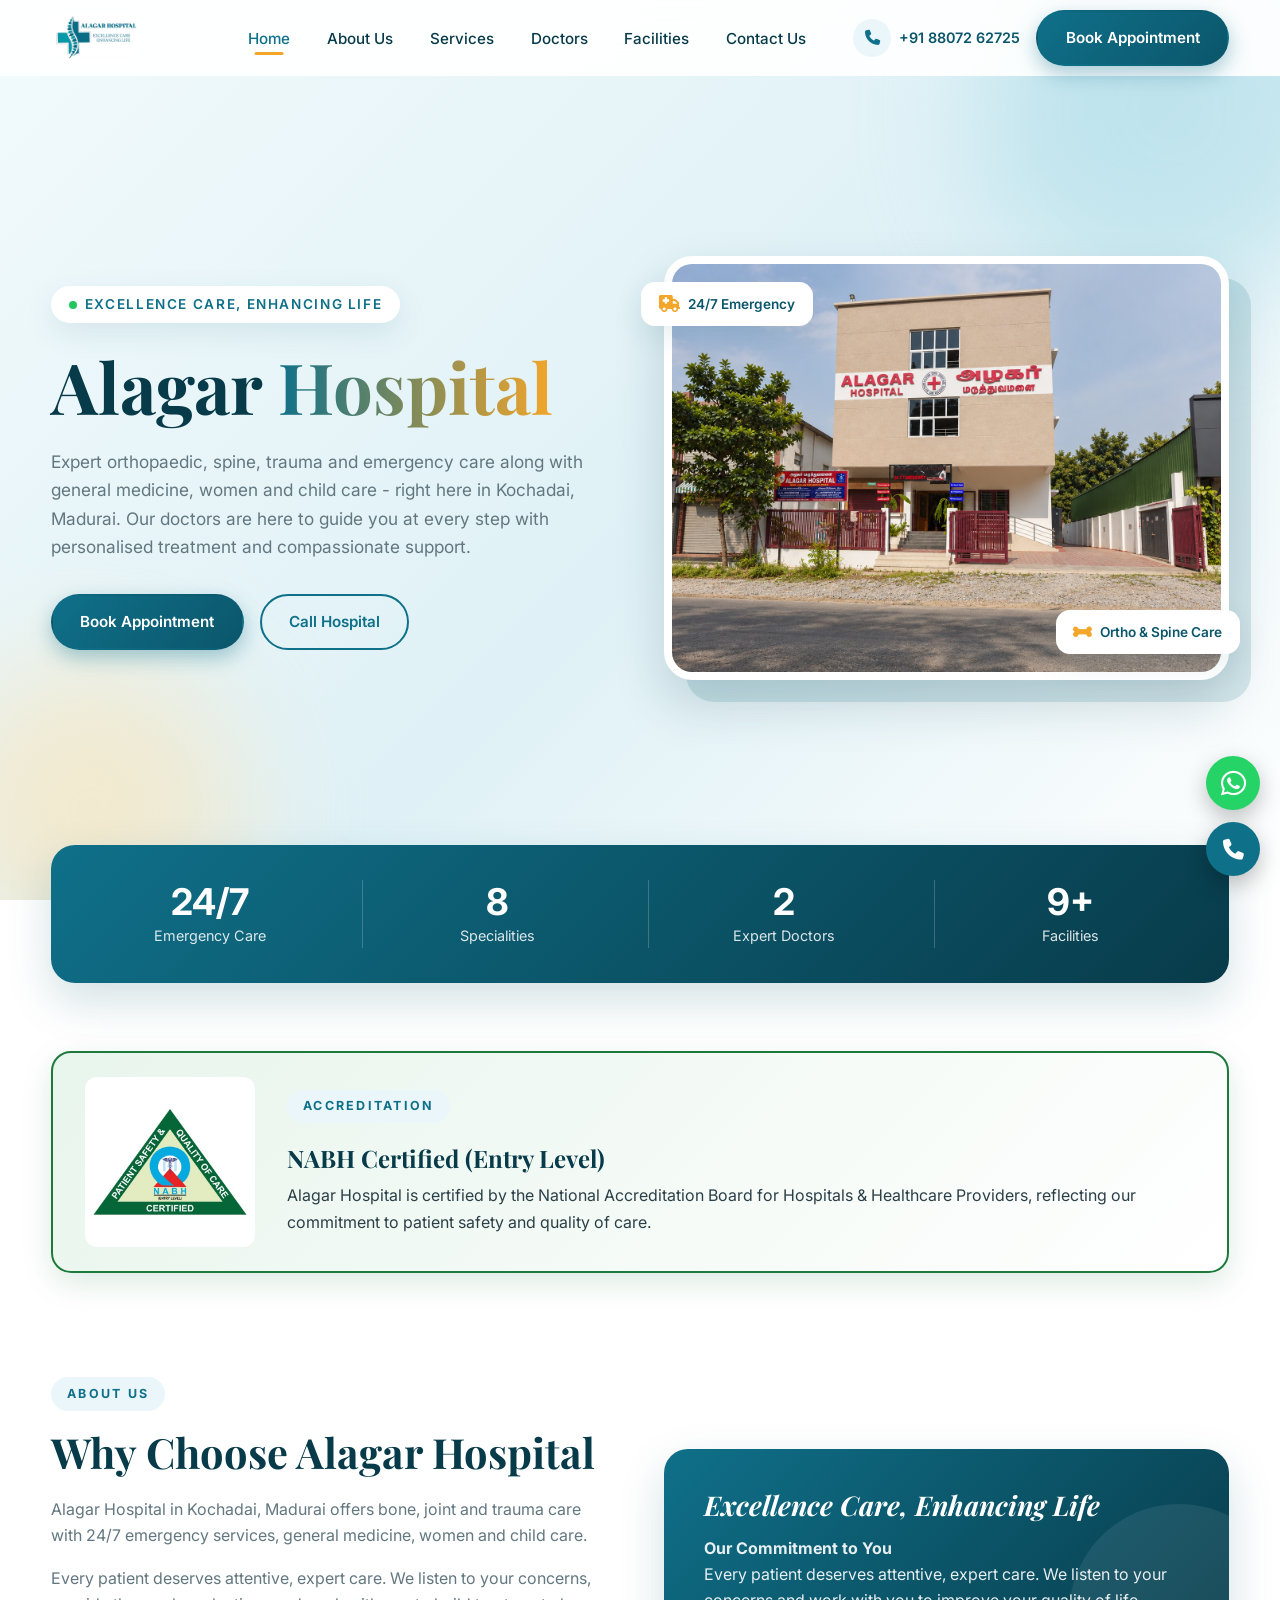
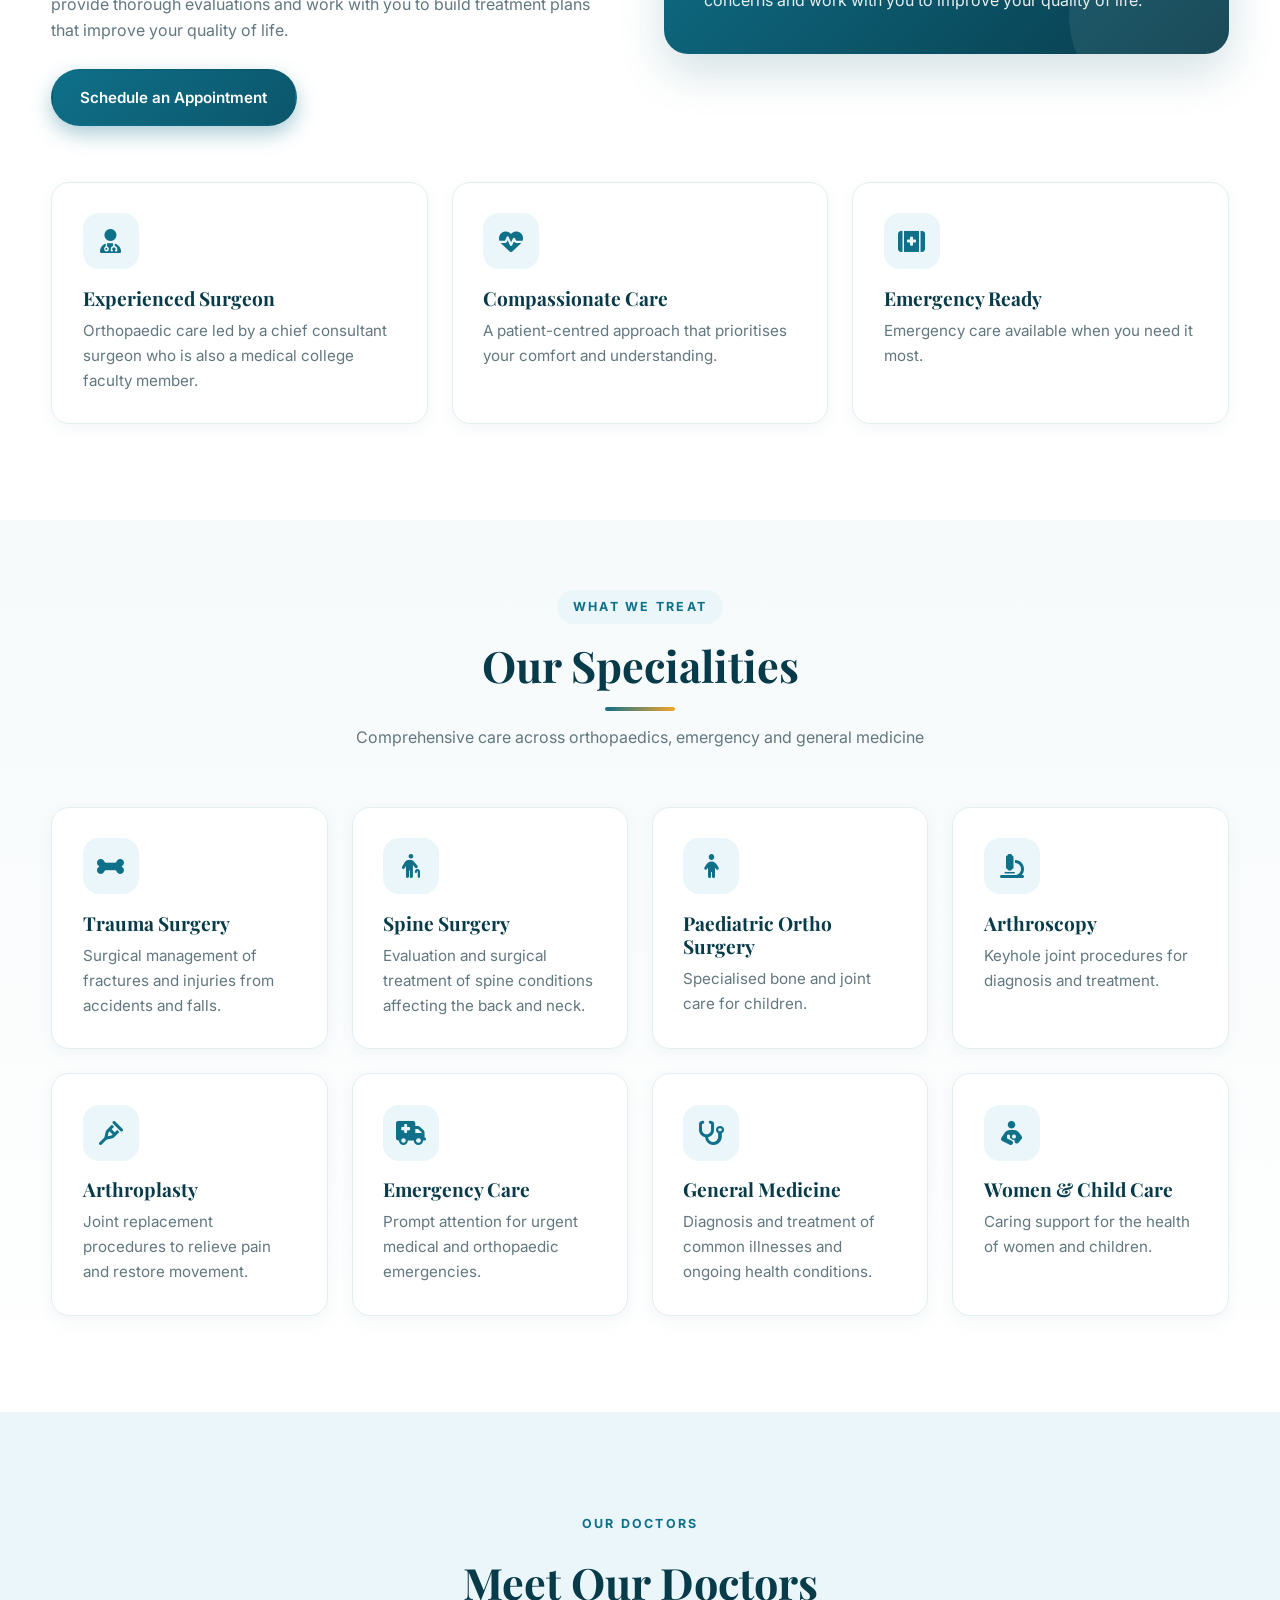
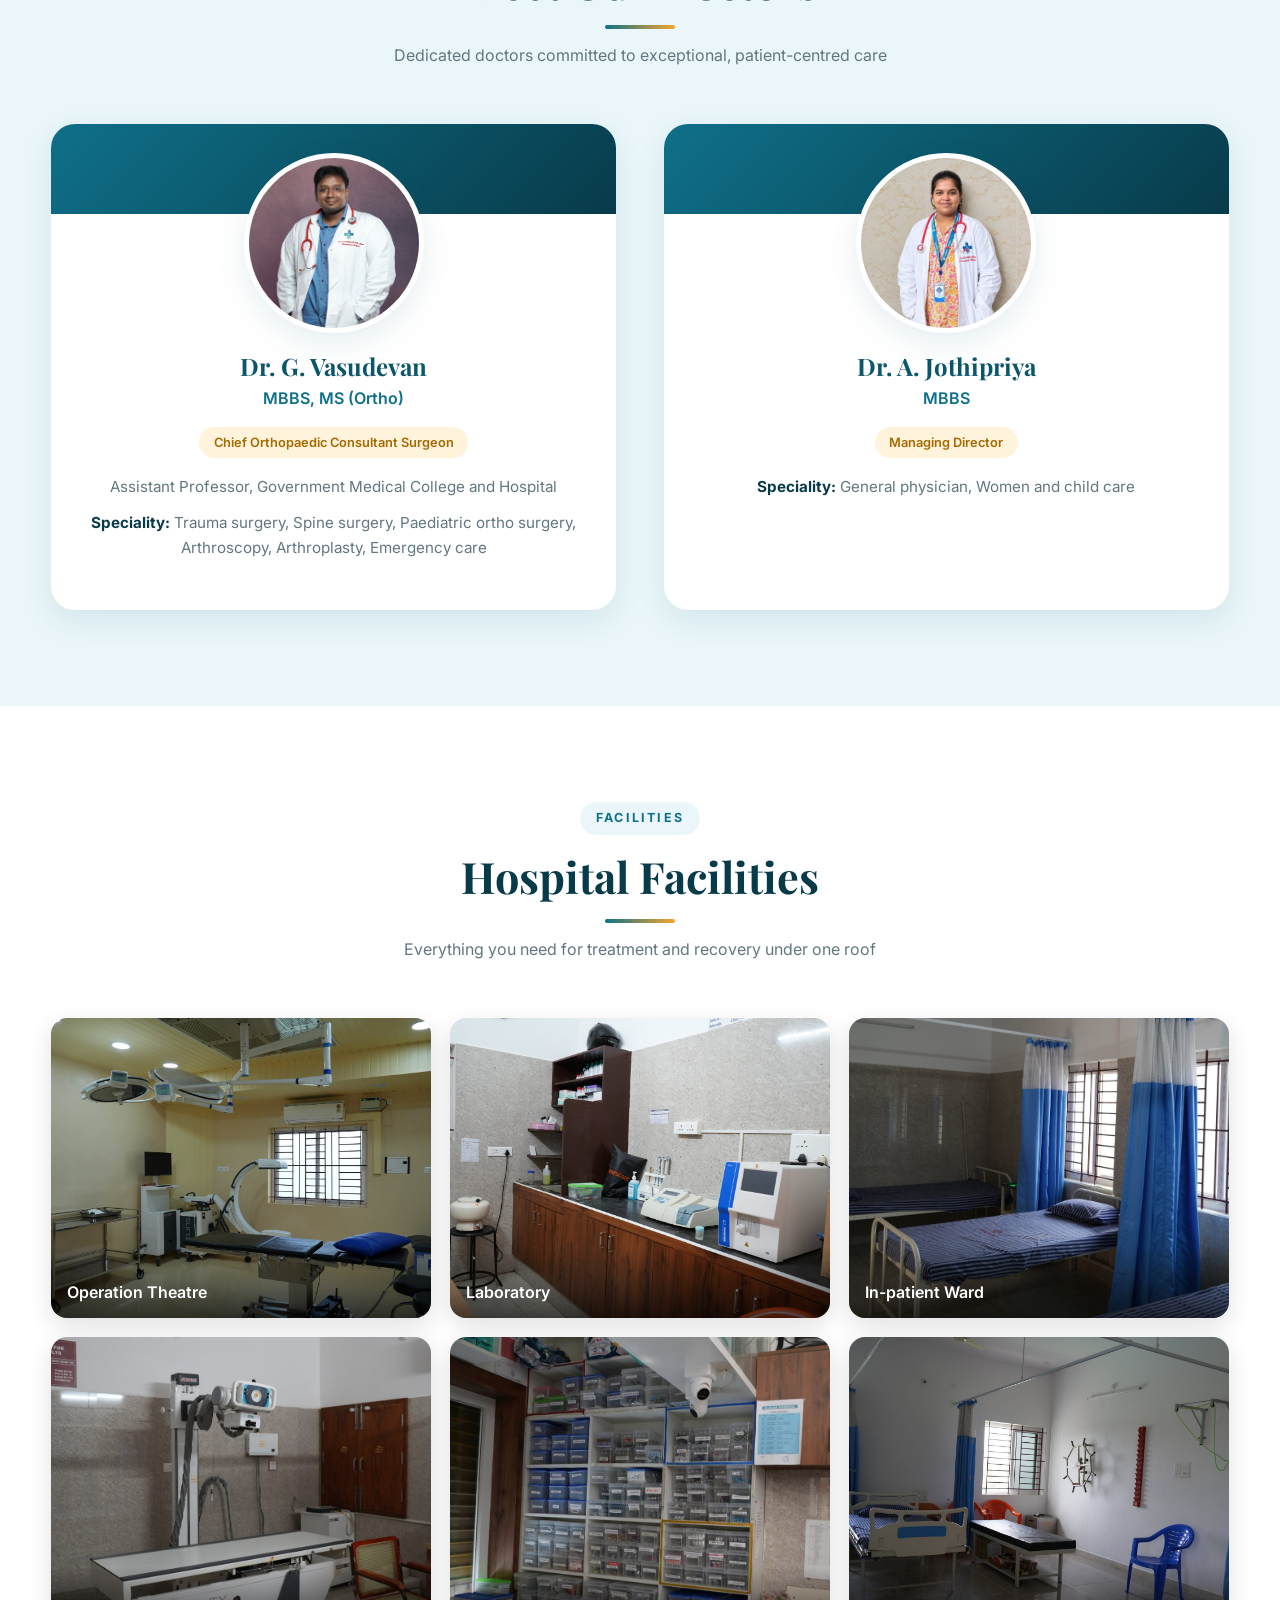
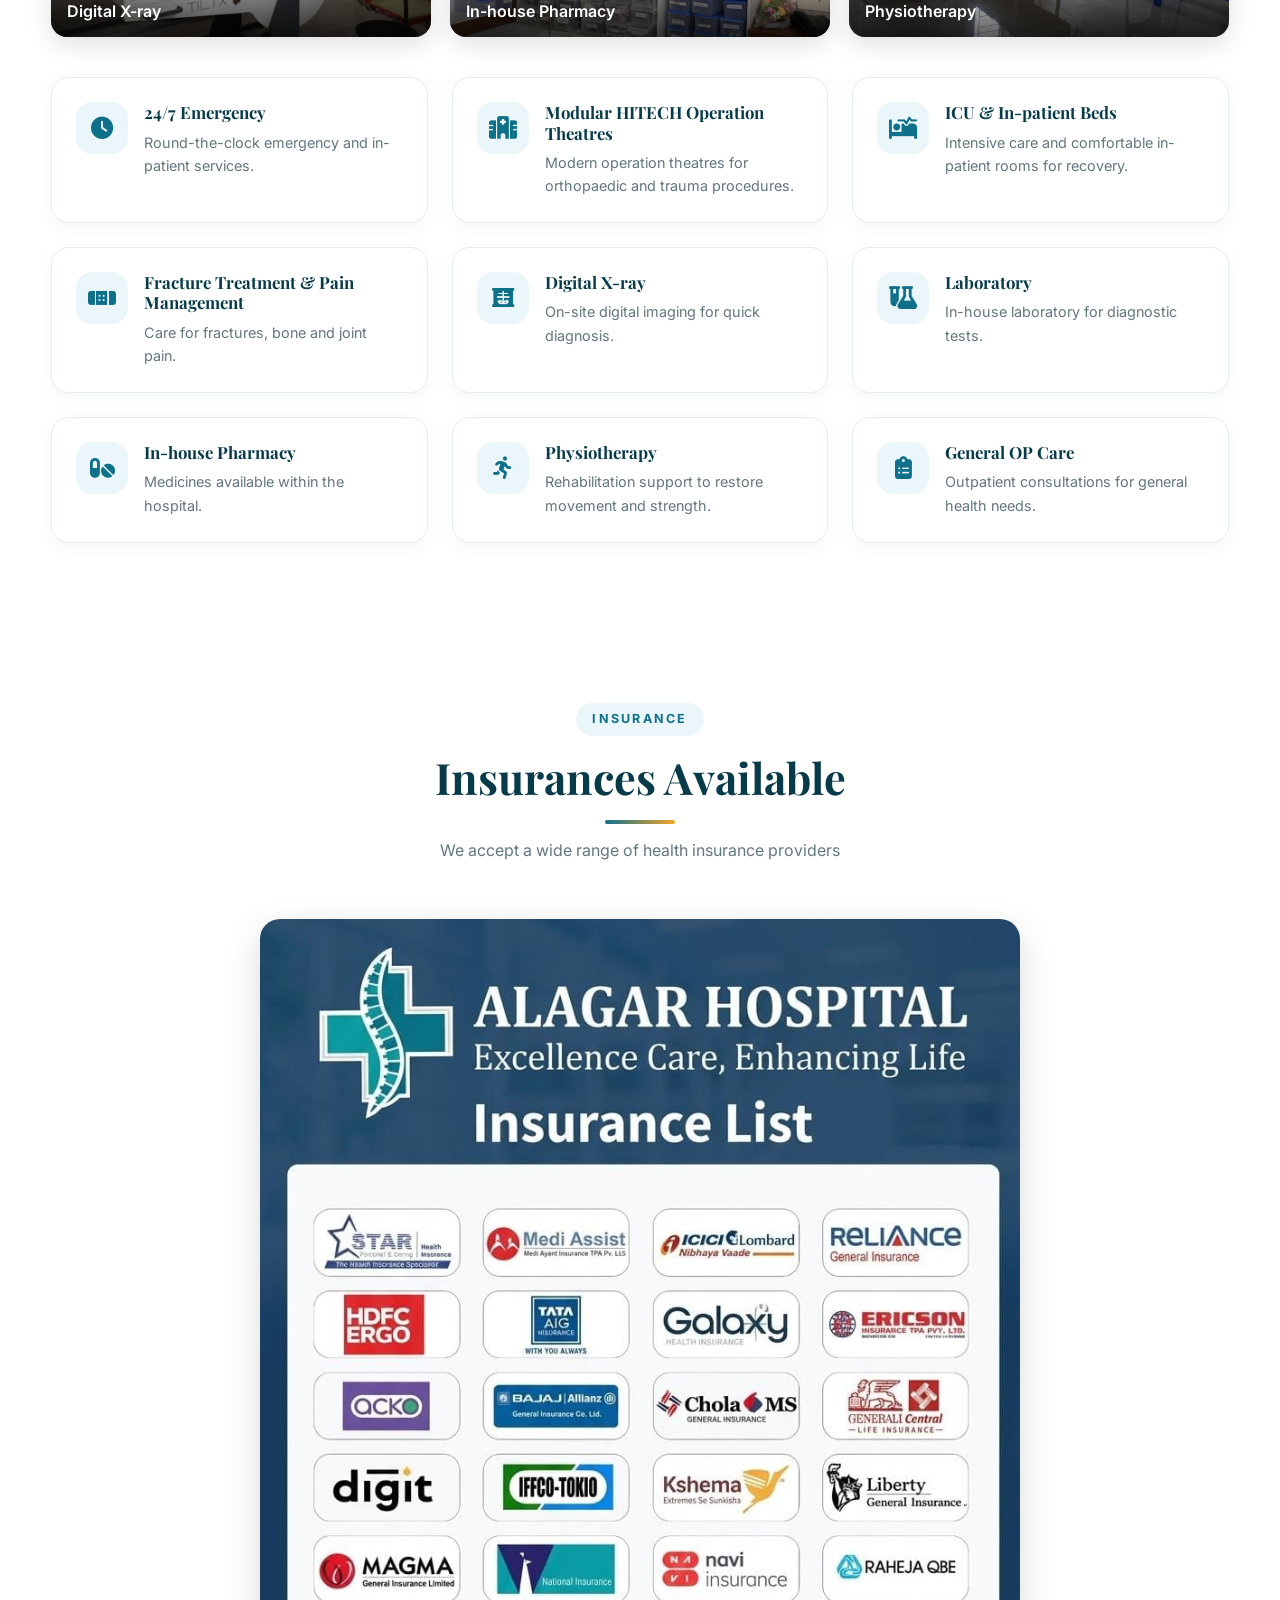
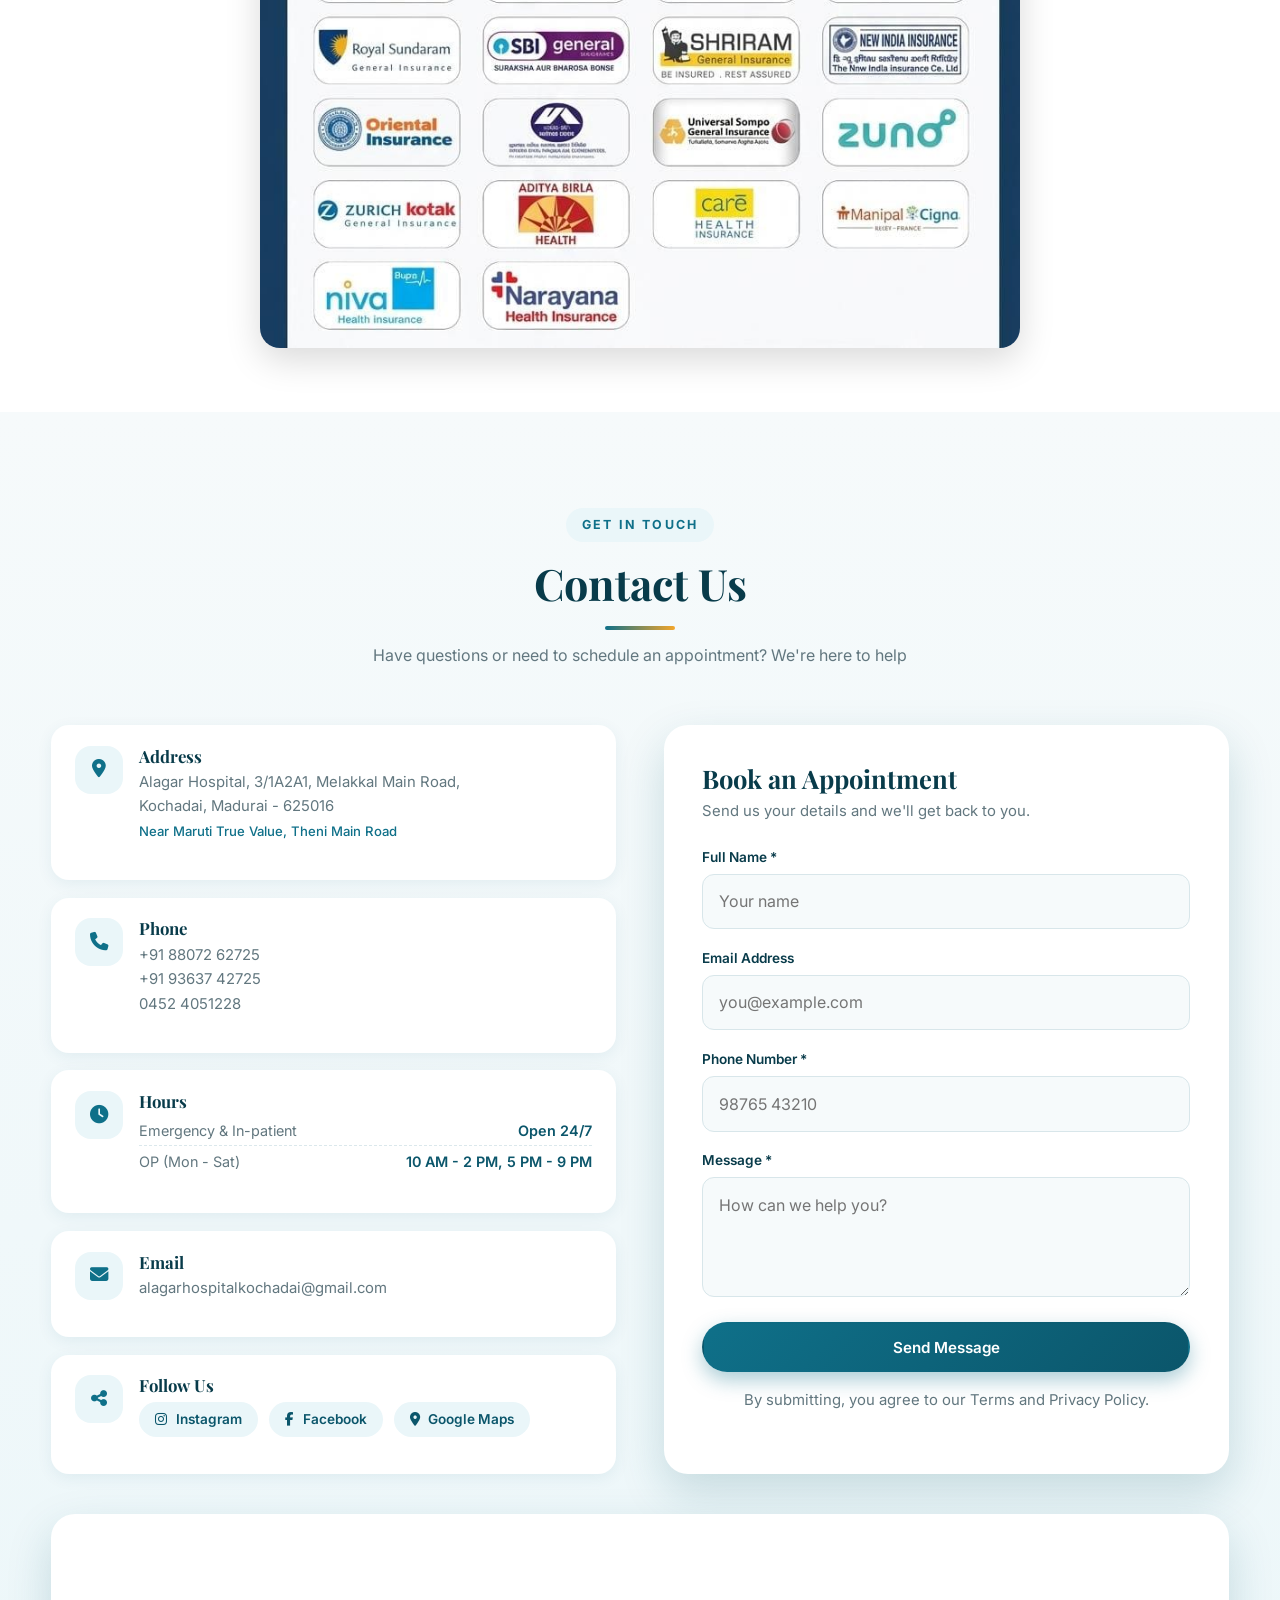
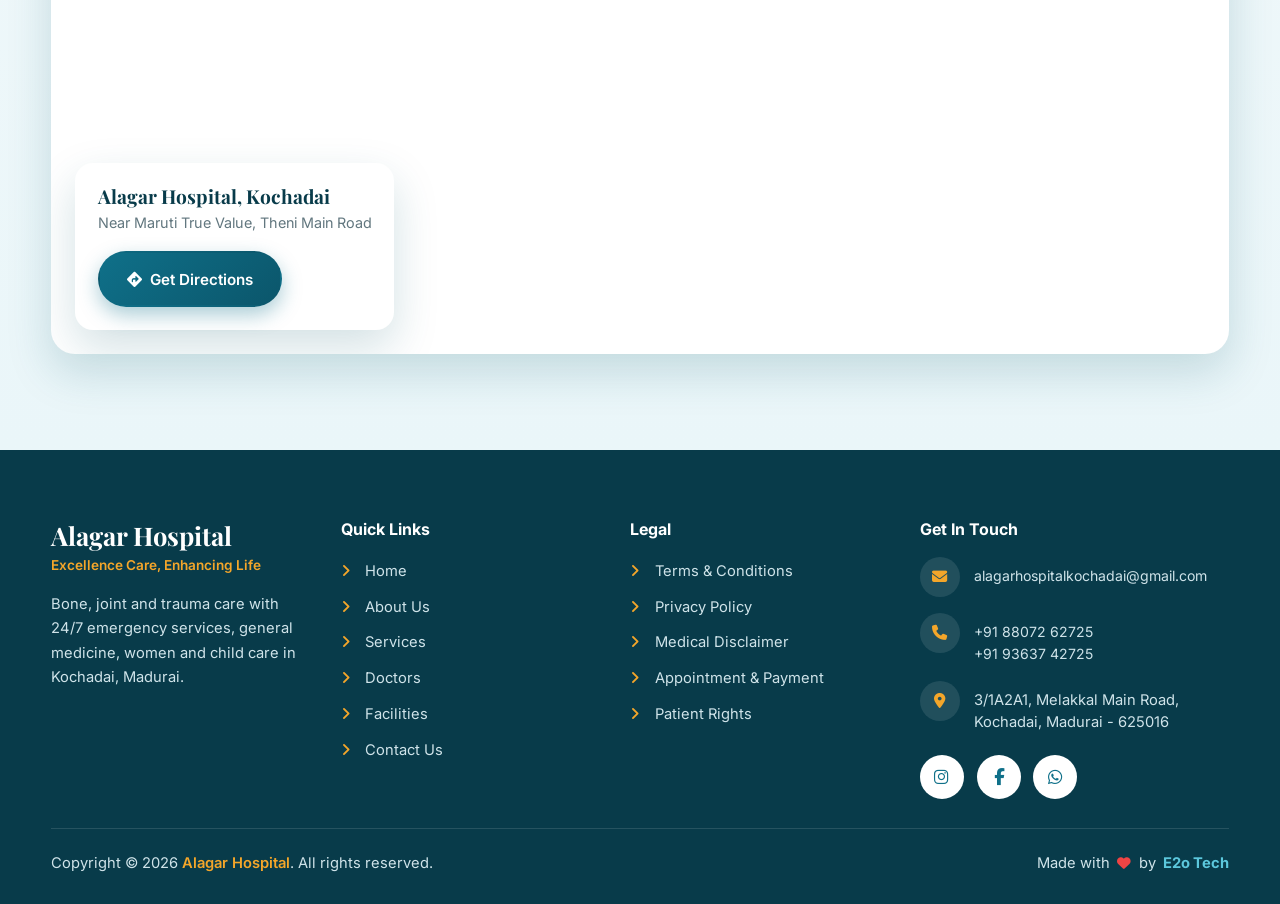
==== commit 2115d738: "UI corrections Updated" ====
--- a/index.html
+++ b/index.html
@@ -42,7 +42,7 @@
                 </div>
                 <div class="hero-image reveal zoom" style="--d:.2s">
                     <div class="hero-image-wrapper">
-                        <img src="assets/images/hospital-building.jpg" alt="Alagar Hospital building, Kochadai, Madurai">
+                        <img src="assets/images/Alagar Hospital Street View.png" alt="Alagar Hospital building, Kochadai, Madurai">
                     </div>
                     <div class="float-badge fb1"><i class="fa-solid fa-truck-medical"></i> 24/7 Emergency</div>
                     <div class="float-badge fb2"><i class="fa-solid fa-bone"></i> Ortho &amp; Spine Care</div>
@@ -148,23 +148,27 @@
                 </div>
 
                 <div class="grid-2" style="align-items: stretch;">
-                    <div class="doctor-card reveal left">
-                        <div class="doctor-avatar"><i class="fa-solid fa-user-doctor"></i></div>
-                        <h3>Dr. G. Vasudevan</h3>
-                        <span class="doctor-role">MBBS, MS (Ortho)</span>
-                        <span class="doctor-tag">Chief Orthopaedic Consultant Surgeon</span>
-                        <p>Assistant Professor, Government Medical College and Hospital</p>
-                        <p><strong>Speciality:</strong> Trauma surgery, Spine surgery, Paediatric ortho surgery, Arthroscopy, Arthroplasty, Emergency care</p>
-                    </div>
-
-                    <div class="doctor-card reveal right">
-                        <div class="doctor-avatar"><i class="fa-solid fa-user-doctor"></i></div>
-                        <h3>Dr. A. Jothipriya</h3>
-                        <span class="doctor-role">MBBS</span>
-                        <span class="doctor-tag">Managing Director</span>
-                        <p><strong>Speciality:</strong> General physician, Women and child care</p>
-                    </div>
-                </div>
+    <div class="doctor-card reveal left">
+        <div class="doctor-photo">
+            <img src="assets/images/dr-vasudevan.jpg" alt="Dr. G. Vasudevan, Orthopaedic Surgeon" loading="lazy">
+        </div>
+        <h3>Dr. G. Vasudevan</h3>
+        <span class="doctor-role">MBBS, MS (Ortho)</span>
+        <span class="doctor-tag">Chief Orthopaedic Consultant Surgeon</span>
+        <p>Assistant Professor, Government Medical College and Hospital</p>
+        <p><strong>Speciality:</strong> Trauma surgery, Spine surgery, Paediatric ortho surgery, Arthroscopy, Arthroplasty, Emergency care</p>
+    </div>
+
+    <div class="doctor-card reveal right">
+        <div class="doctor-photo">
+            <img src="assets/images/dr-jothipriya.jpg" alt="Dr. A. Jothipriya, Consultant Physician" loading="lazy">
+        </div>
+        <h3>Dr. A. Jothipriya</h3>
+        <span class="doctor-role">MBBS</span>
+        <span class="doctor-tag">Managing Director</span>
+        <p><strong>Speciality:</strong> General physician, Women and child care</p>
+    </div>
+</div>
             </div>
         </section>
 
@@ -178,12 +182,13 @@
                 </div>
 
                 <div class="photo-gallery">
-                    <figure class="photo reveal span-4" style="--d:.1s"><img src="assets/images/reception.jpg" alt="Hospital reception" style="object-position:center 48%" loading="lazy"><figcaption>Reception</figcaption></figure>
+                    <!-- <figure class="photo reveal span-4" style="--d:.1s"><img src="assets/images/reception.jpg" alt="Hospital reception" style="object-position:center 48%" loading="lazy"><figcaption>Reception</figcaption></figure> -->
     <figure class="photo reveal span-4"><img src="assets/images/operation-theatre.jpg" alt="Modular operation theatre" style="object-position:center 60%" loading="lazy"><figcaption>Operation Theatre</figcaption></figure>
 <figure class="photo reveal span-4" style="--d:.1s"><img src="assets/images/laboratory.jpg" alt="In-house laboratory" style="object-position:center 65%" loading="lazy"><figcaption>Laboratory</figcaption></figure>
 <figure class="photo reveal span-4"><img src="assets/images/inpatient-ward.jpg" alt="In-patient ward" style="object-position:center 70%" loading="lazy"><figcaption>In-patient Ward</figcaption></figure>
     <figure class="photo reveal span-4" style="--d:.1s"><img src="assets/images/xray-room.jpg" alt="Digital X-ray room" style="object-position:center 55%" loading="lazy"><figcaption>Digital X-ray</figcaption></figure>
     <figure class="photo reveal span-4" style="--d:.2s"><img src="assets/images/pharmacy.jpg" alt="In-house pharmacy" style="object-position:center 45%" loading="lazy"><figcaption>In-house Pharmacy</figcaption></figure>
+    <figure class="photo reveal span-4" style="--d:.1s"><img src="assets/images/physiotherapy.jpg" alt="Physiotherapy and rehabilitation room" style="object-position:center 55%" loading="lazy"><figcaption>Physiotherapy</figcaption></figure>
 </div>
 
                 <div class="grid-3">
--- a/css/style.css
+++ b/css/style.css
@@ -693,4 +693,26 @@
     .lb-prev { left: calc(50% - 60px); }
     .lb-next { right: calc(50% - 60px); }
     .lightbox-img { max-height: 70vh; }
+}
+.doctor-photo {
+    position: relative;      /* needed so z-index works */
+    z-index: 1;              /* sits above the teal banner */
+    width: 180px;
+    height: 180px;
+    margin: -10px auto 1.2rem; /* pulls the photo up so it straddles the banner edge */
+    border-radius: 50%;
+    overflow: hidden;
+    border: 5px solid #fff;
+    background: #fff;
+    box-shadow: var(--shadow);
+}
+.doctor-photo img {
+    width: 100%;
+    height: 100%;
+    object-fit: cover;
+    object-position: center 15%; /* keeps the face centered in the circle */
+    display: block;
+}
+@media (max-width: 600px) {
+    .doctor-photo { width: 150px; height: 150px; }
 }
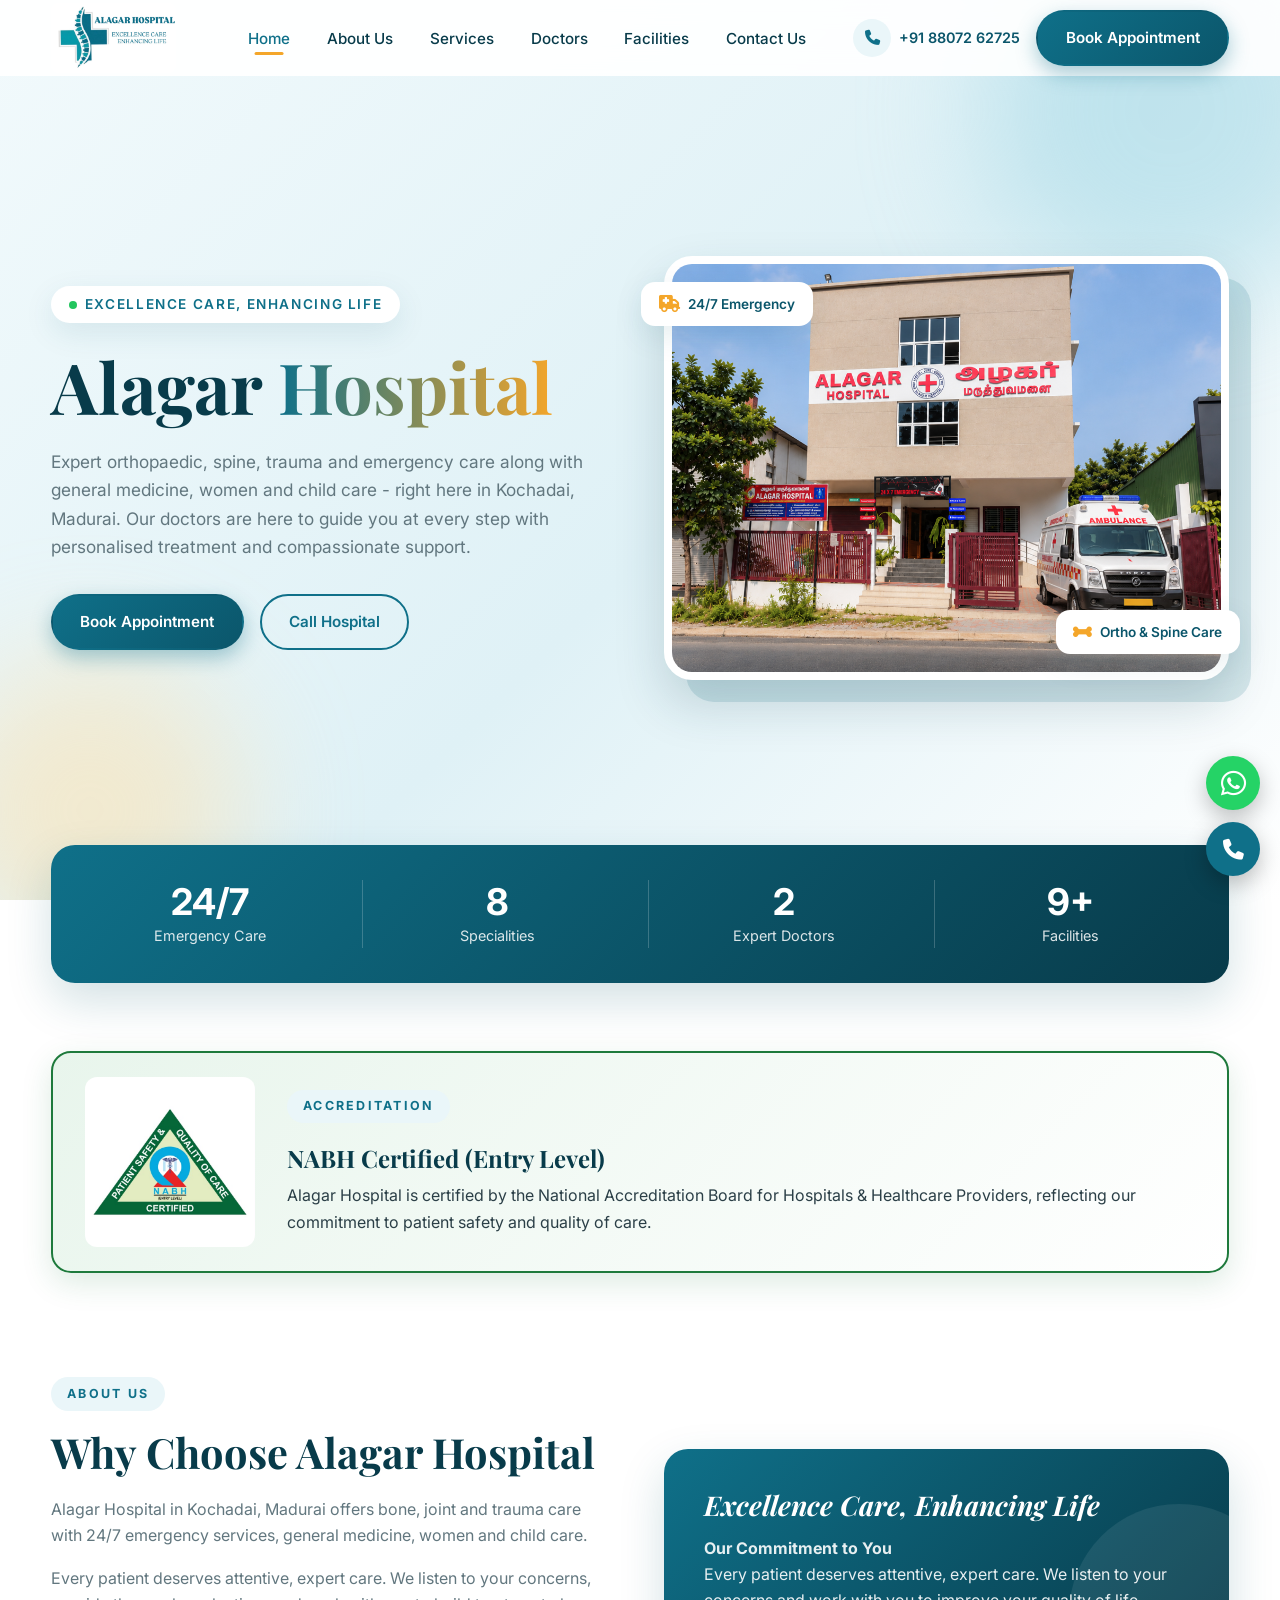
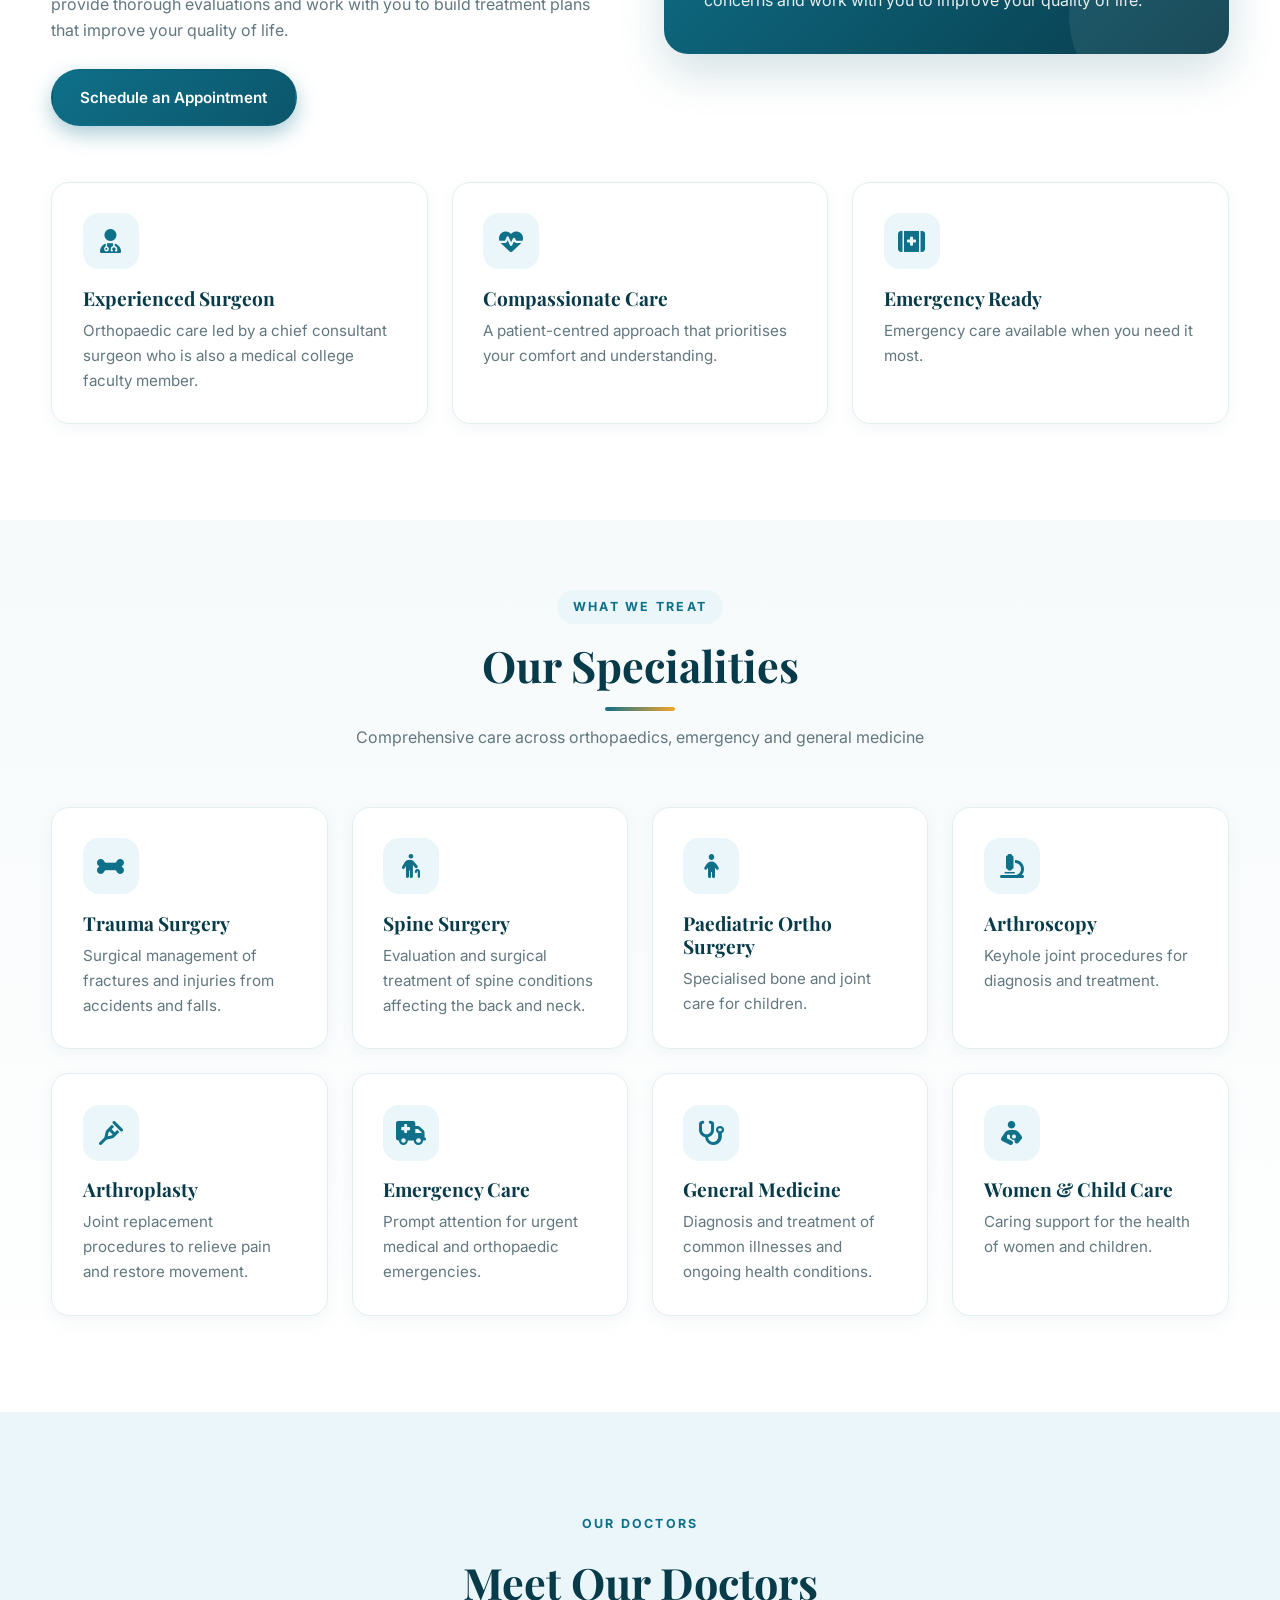
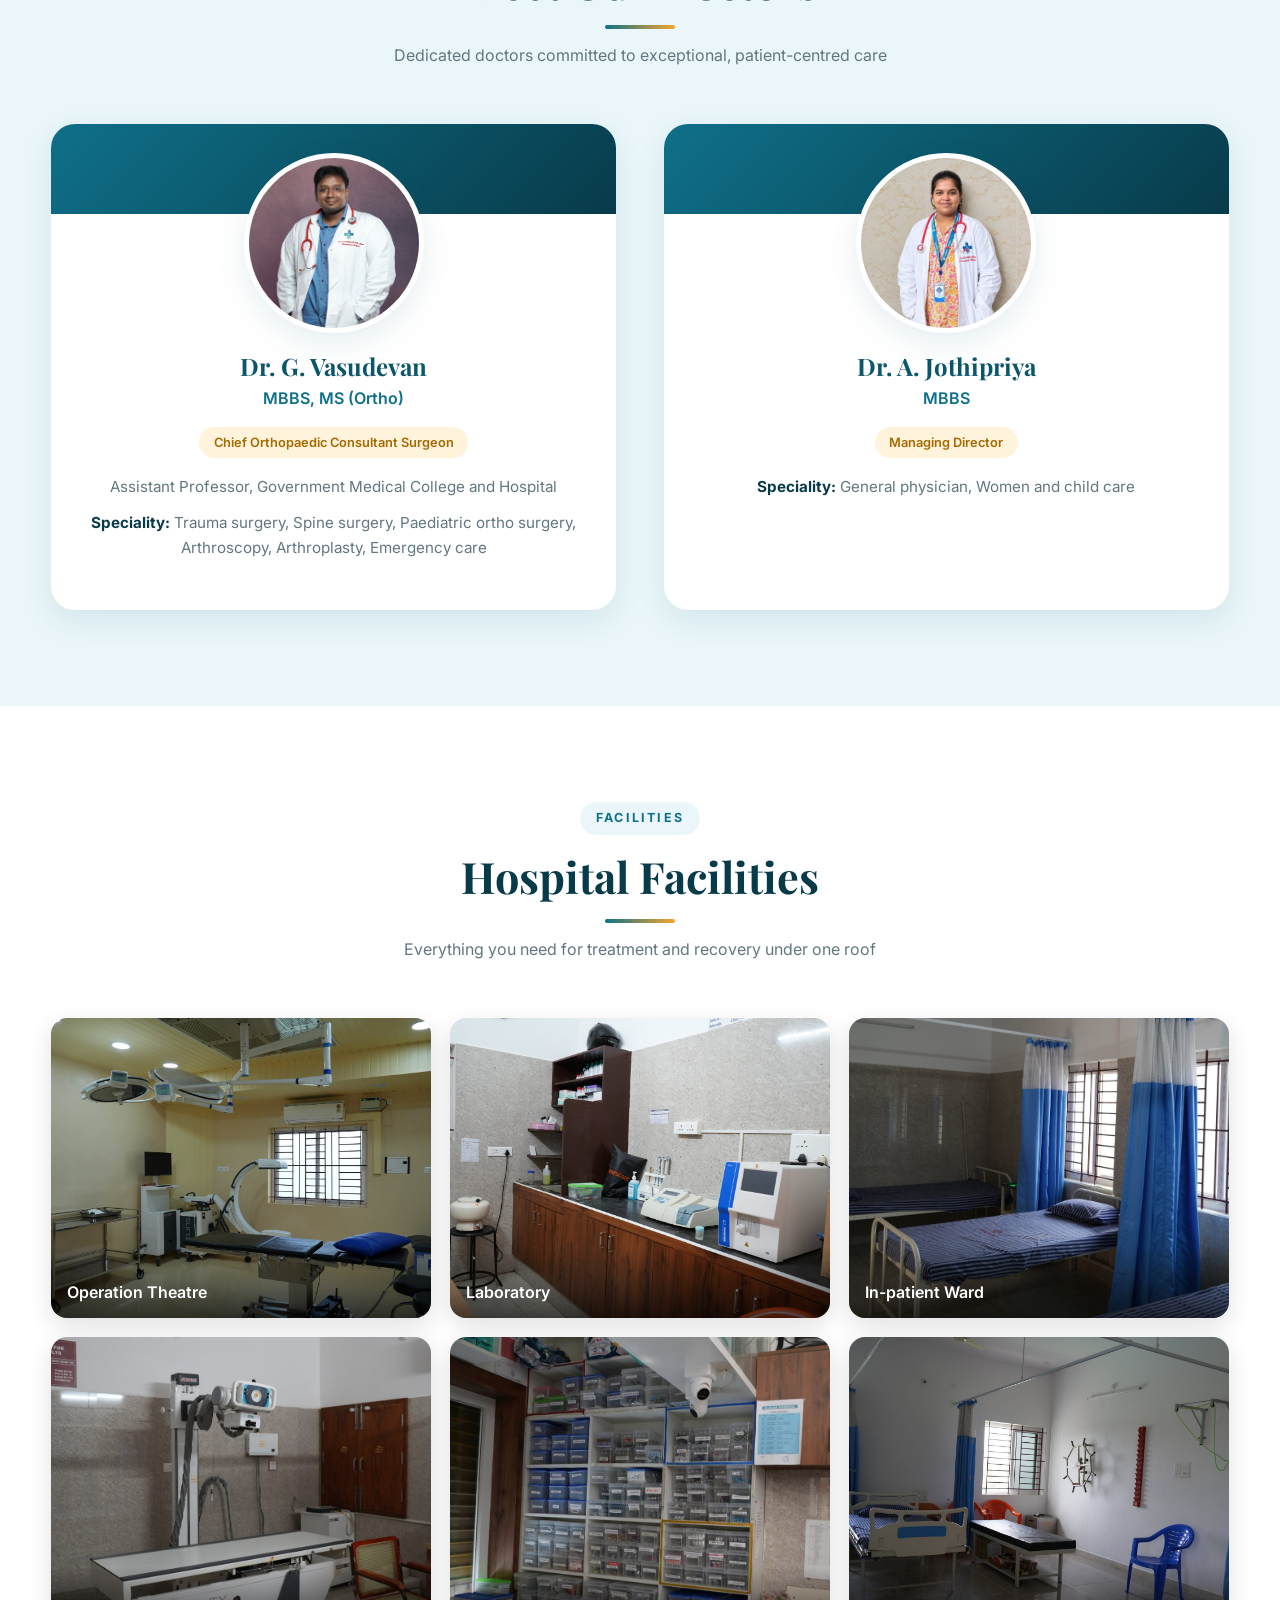
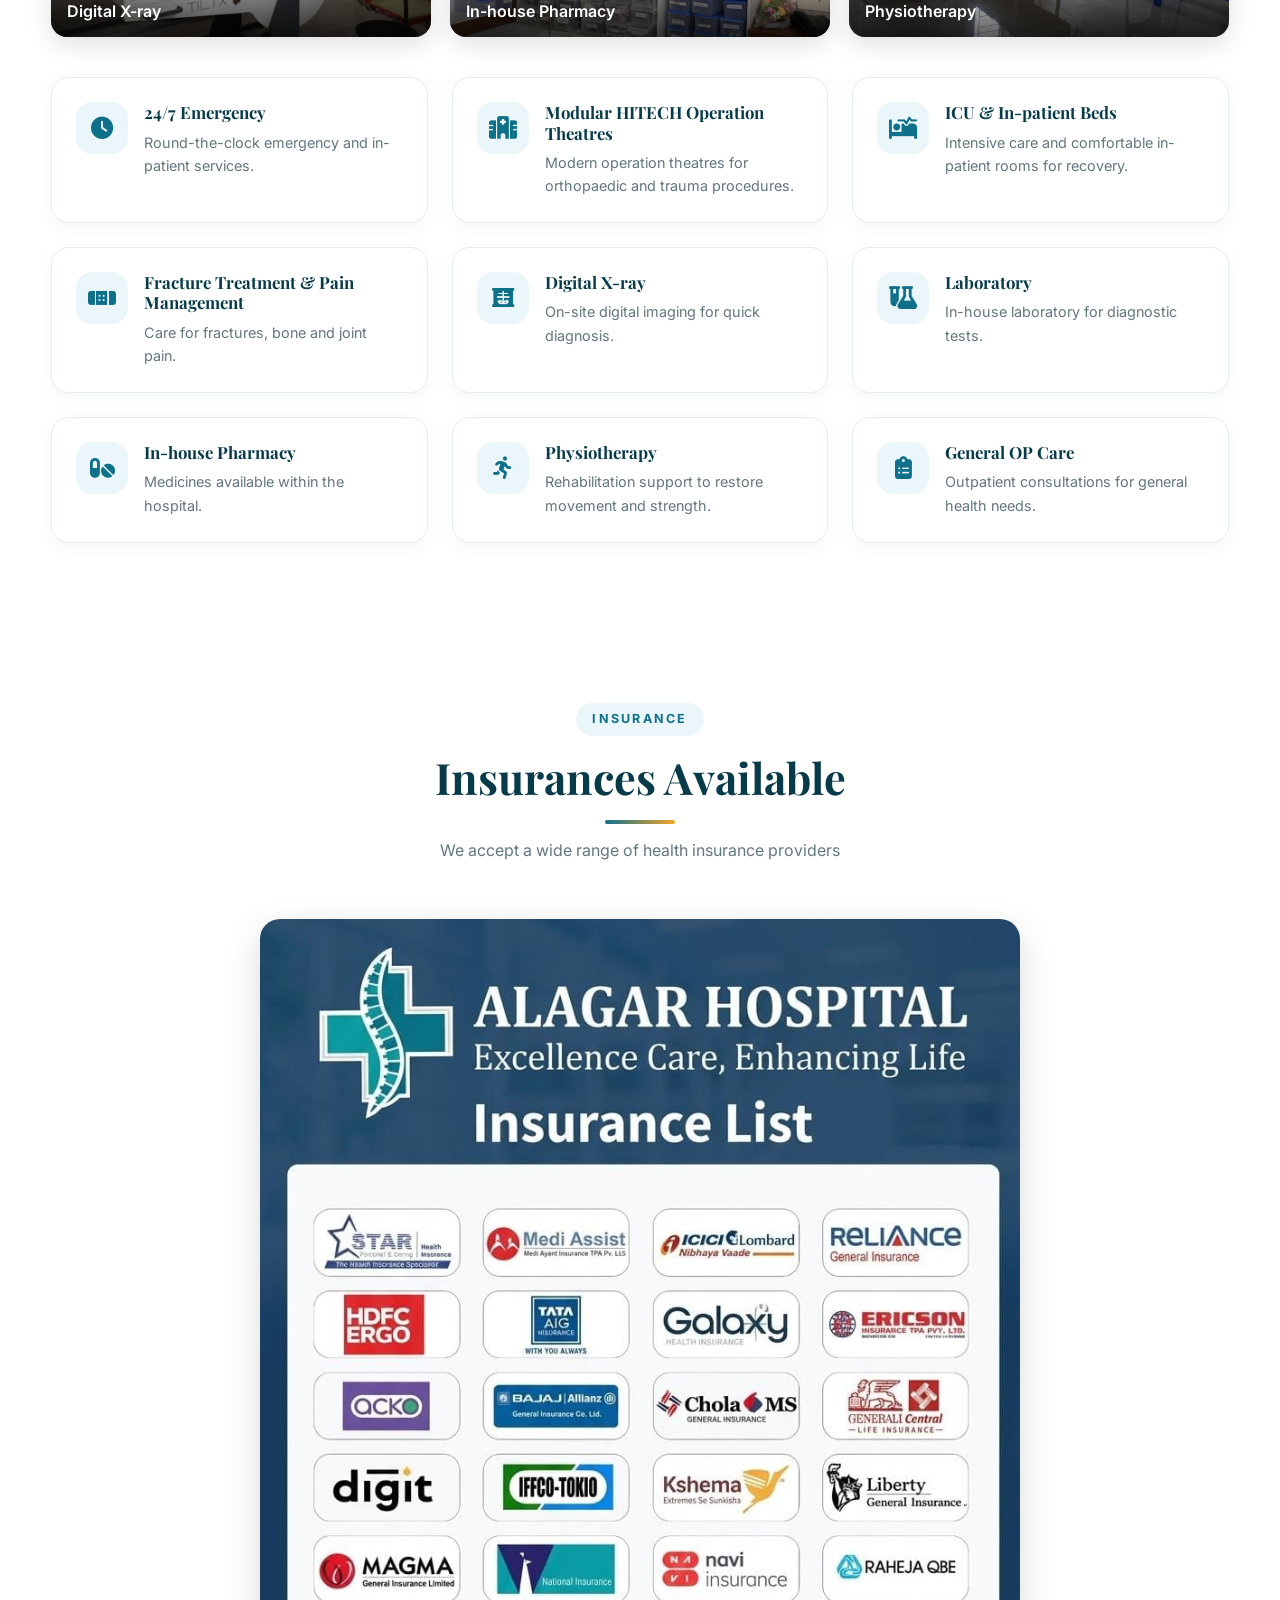
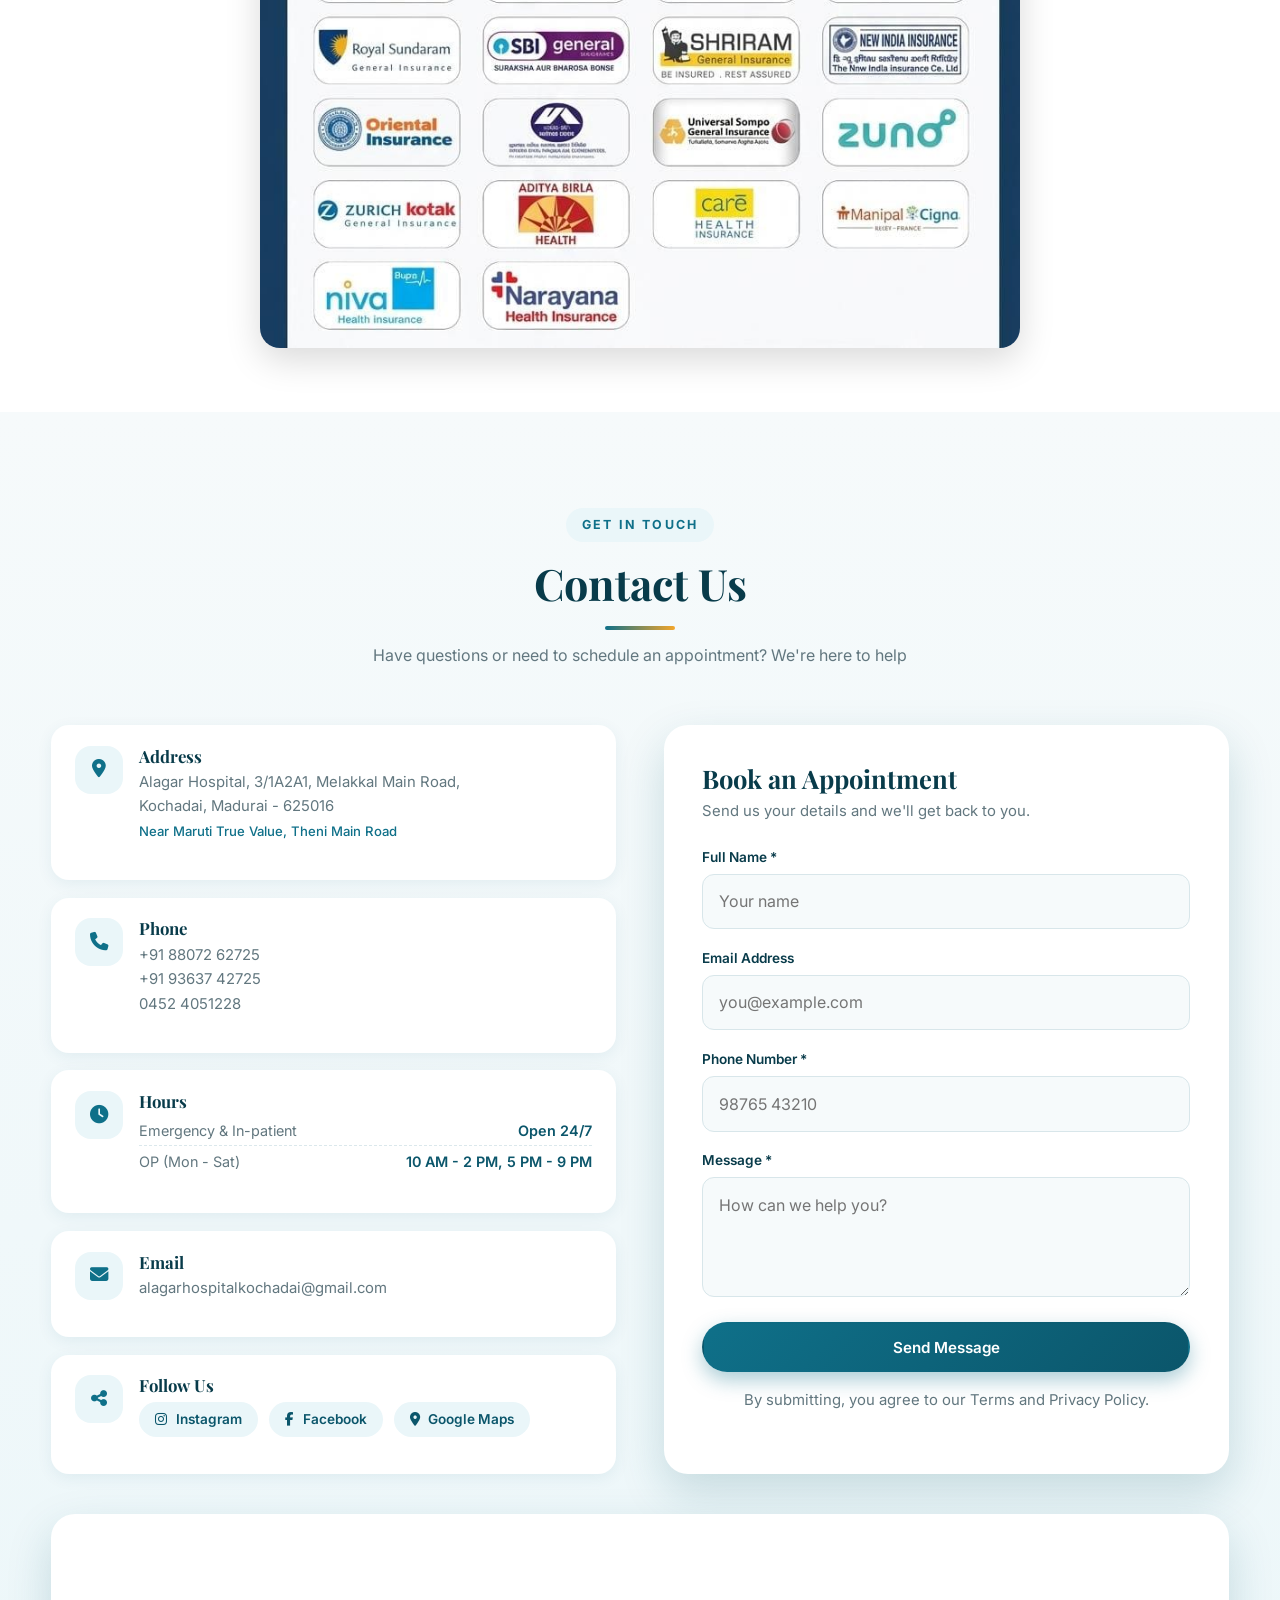
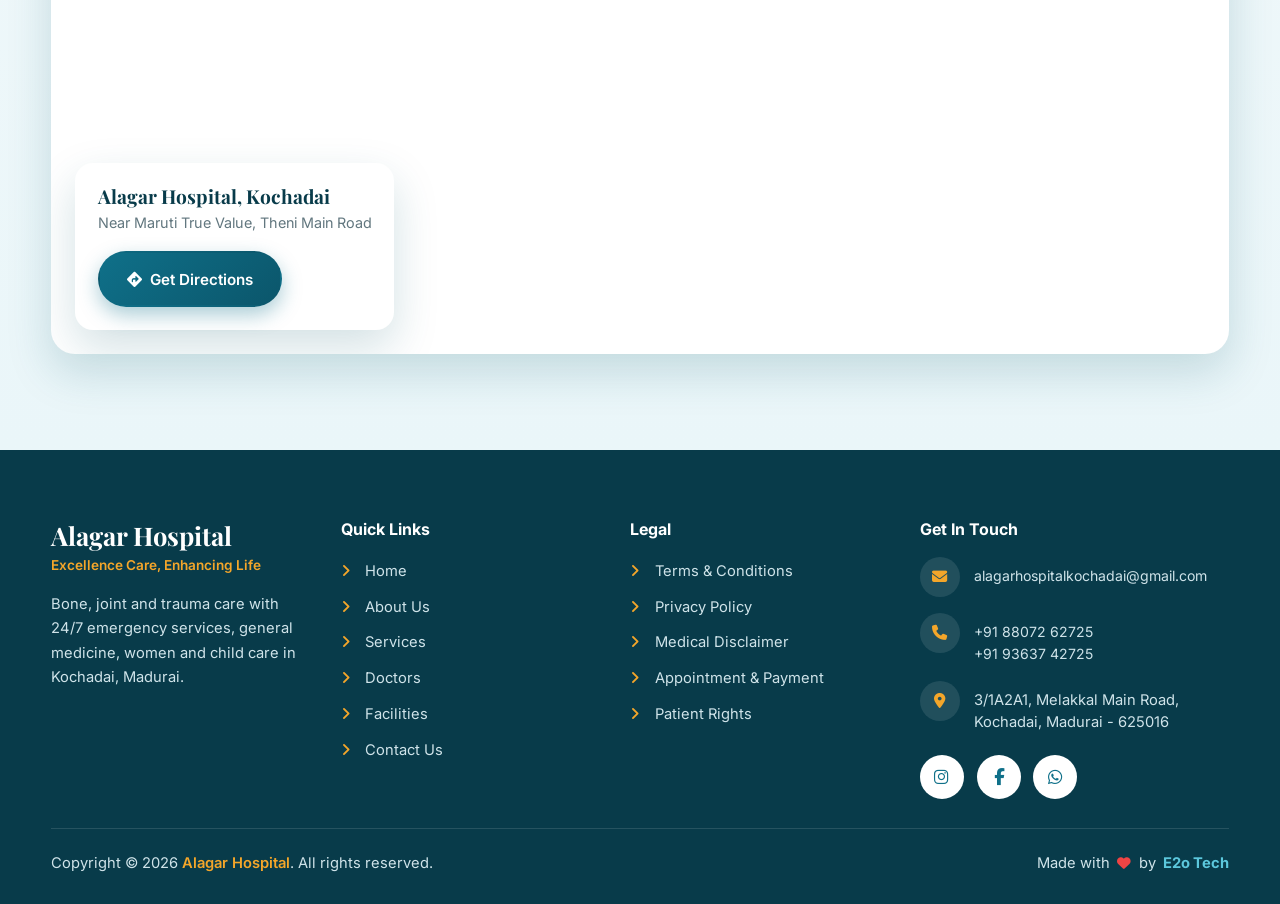
==== commit eafbe08f: "UI corrections Updated" ====
--- a/index.html
+++ b/index.html
@@ -42,7 +42,7 @@
                 </div>
                 <div class="hero-image reveal zoom" style="--d:.2s">
                     <div class="hero-image-wrapper">
-                        <img src="assets/images/Alagar Hospital Street View.png" alt="Alagar Hospital building, Kochadai, Madurai">
+                        <img src="assets/images/alagar hosp.jpg" alt="Alagar Hospital building, Kochadai, Madurai">
                     </div>
                     <div class="float-badge fb1"><i class="fa-solid fa-truck-medical"></i> 24/7 Emergency</div>
                     <div class="float-badge fb2"><i class="fa-solid fa-bone"></i> Ortho &amp; Spine Care</div>
--- a/css/style.css
+++ b/css/style.css
@@ -75,7 +75,7 @@
 .navbar.scrolled { box-shadow: 0 4px 25px rgba(11, 86, 107, .12); height: 68px; }
 .navbar.scrolled::before { opacity: 1; }
 .nav-container { height: 100%; display: flex; align-items: center; justify-content: space-between; gap: 1rem; }
-.logo-img { height: 48px; width: auto; border-radius: 8px; transition: transform .3s; }
+.logo-img { height: 70px; width: auto; border-radius: 8px; transition: transform .3s; }
 .logo:hover .logo-img { transform: scale(1.06); }
 .nav-menu { display: flex; align-items: center; gap: 2rem; }
 .nav-links { display: flex; gap: .4rem; }
